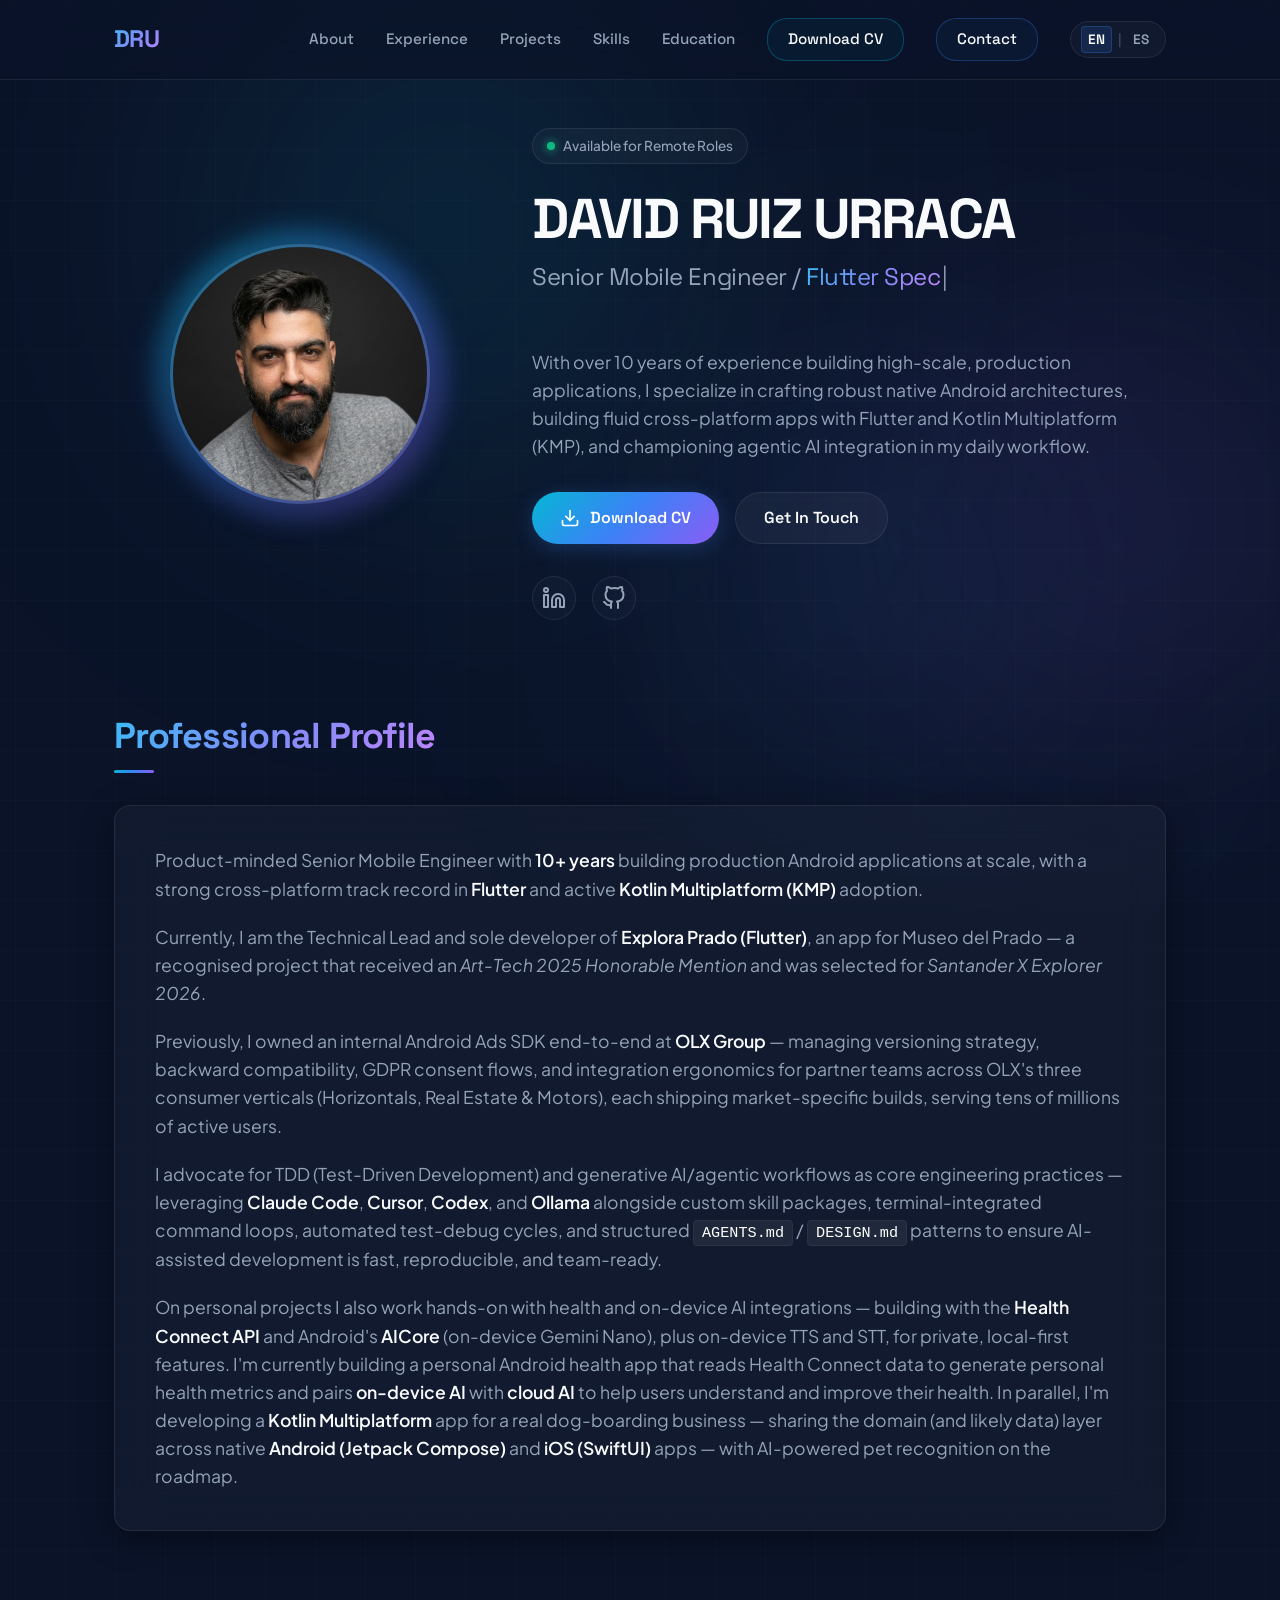
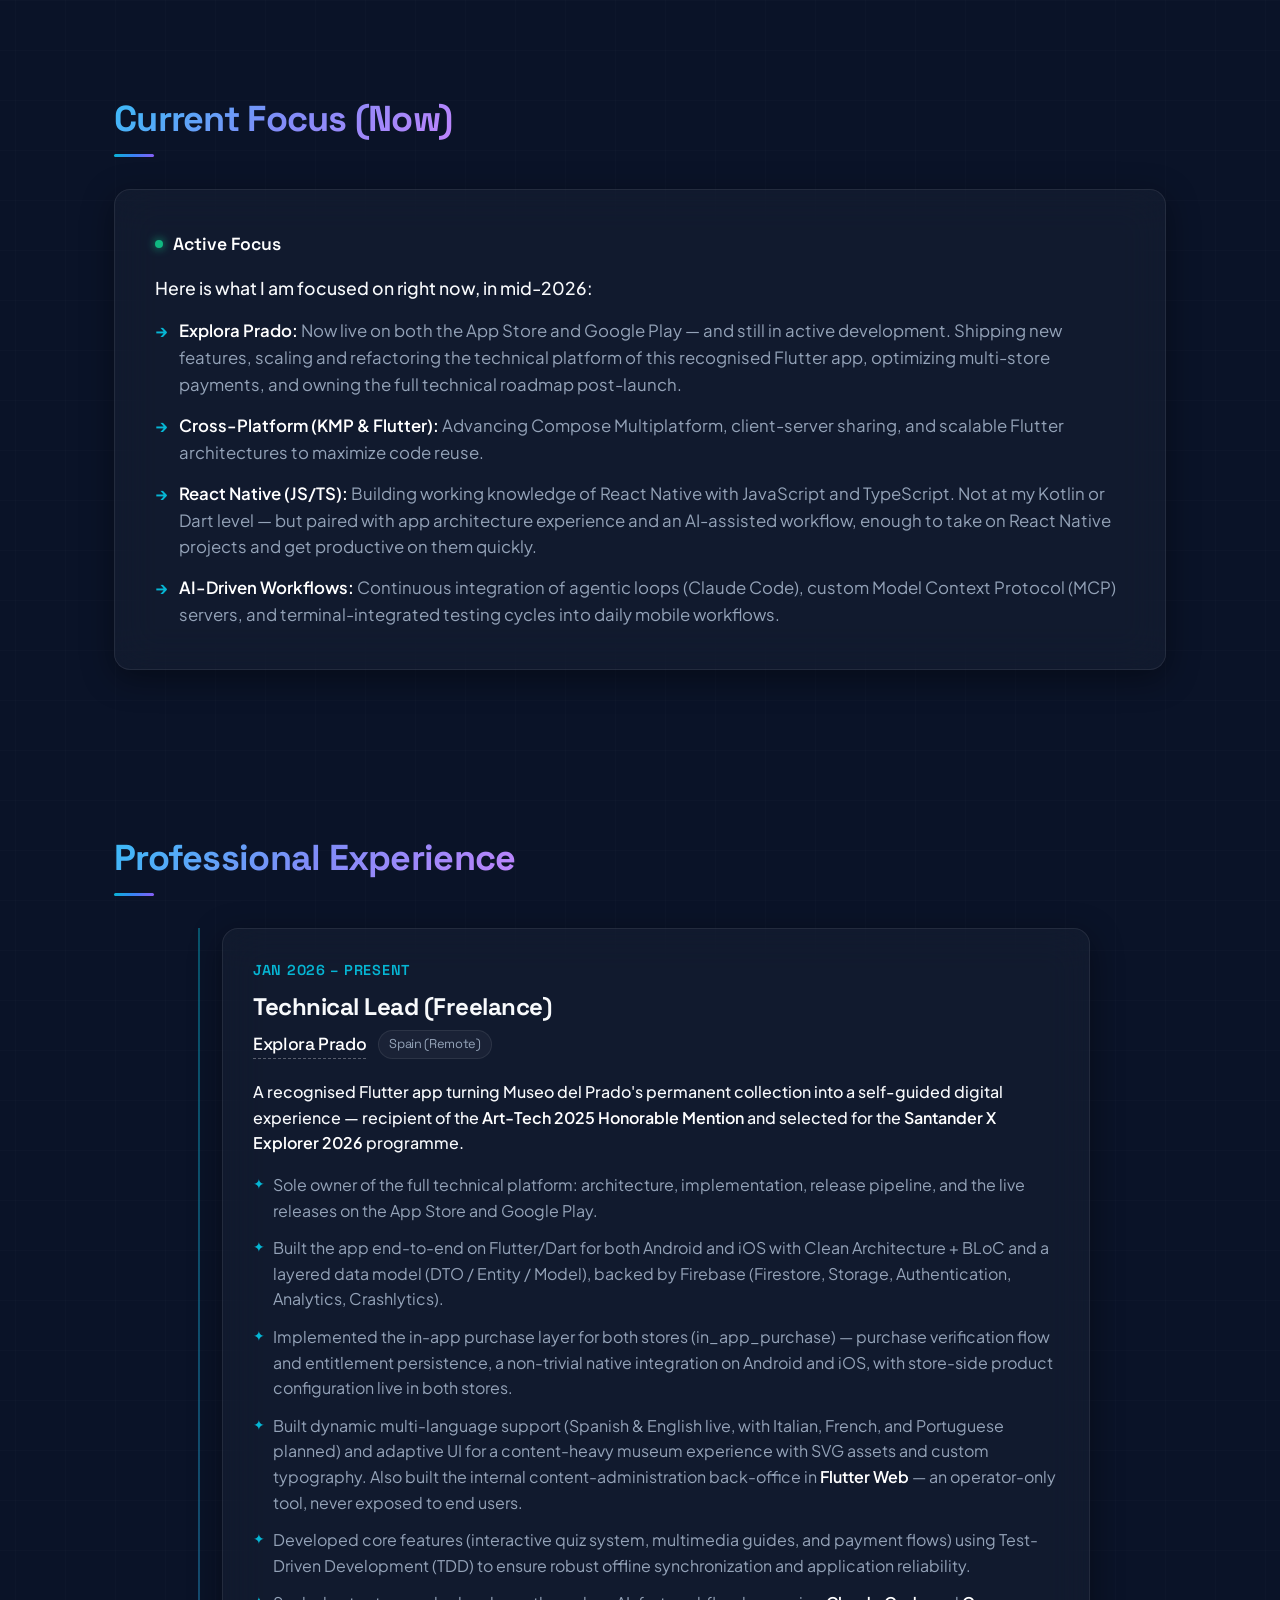
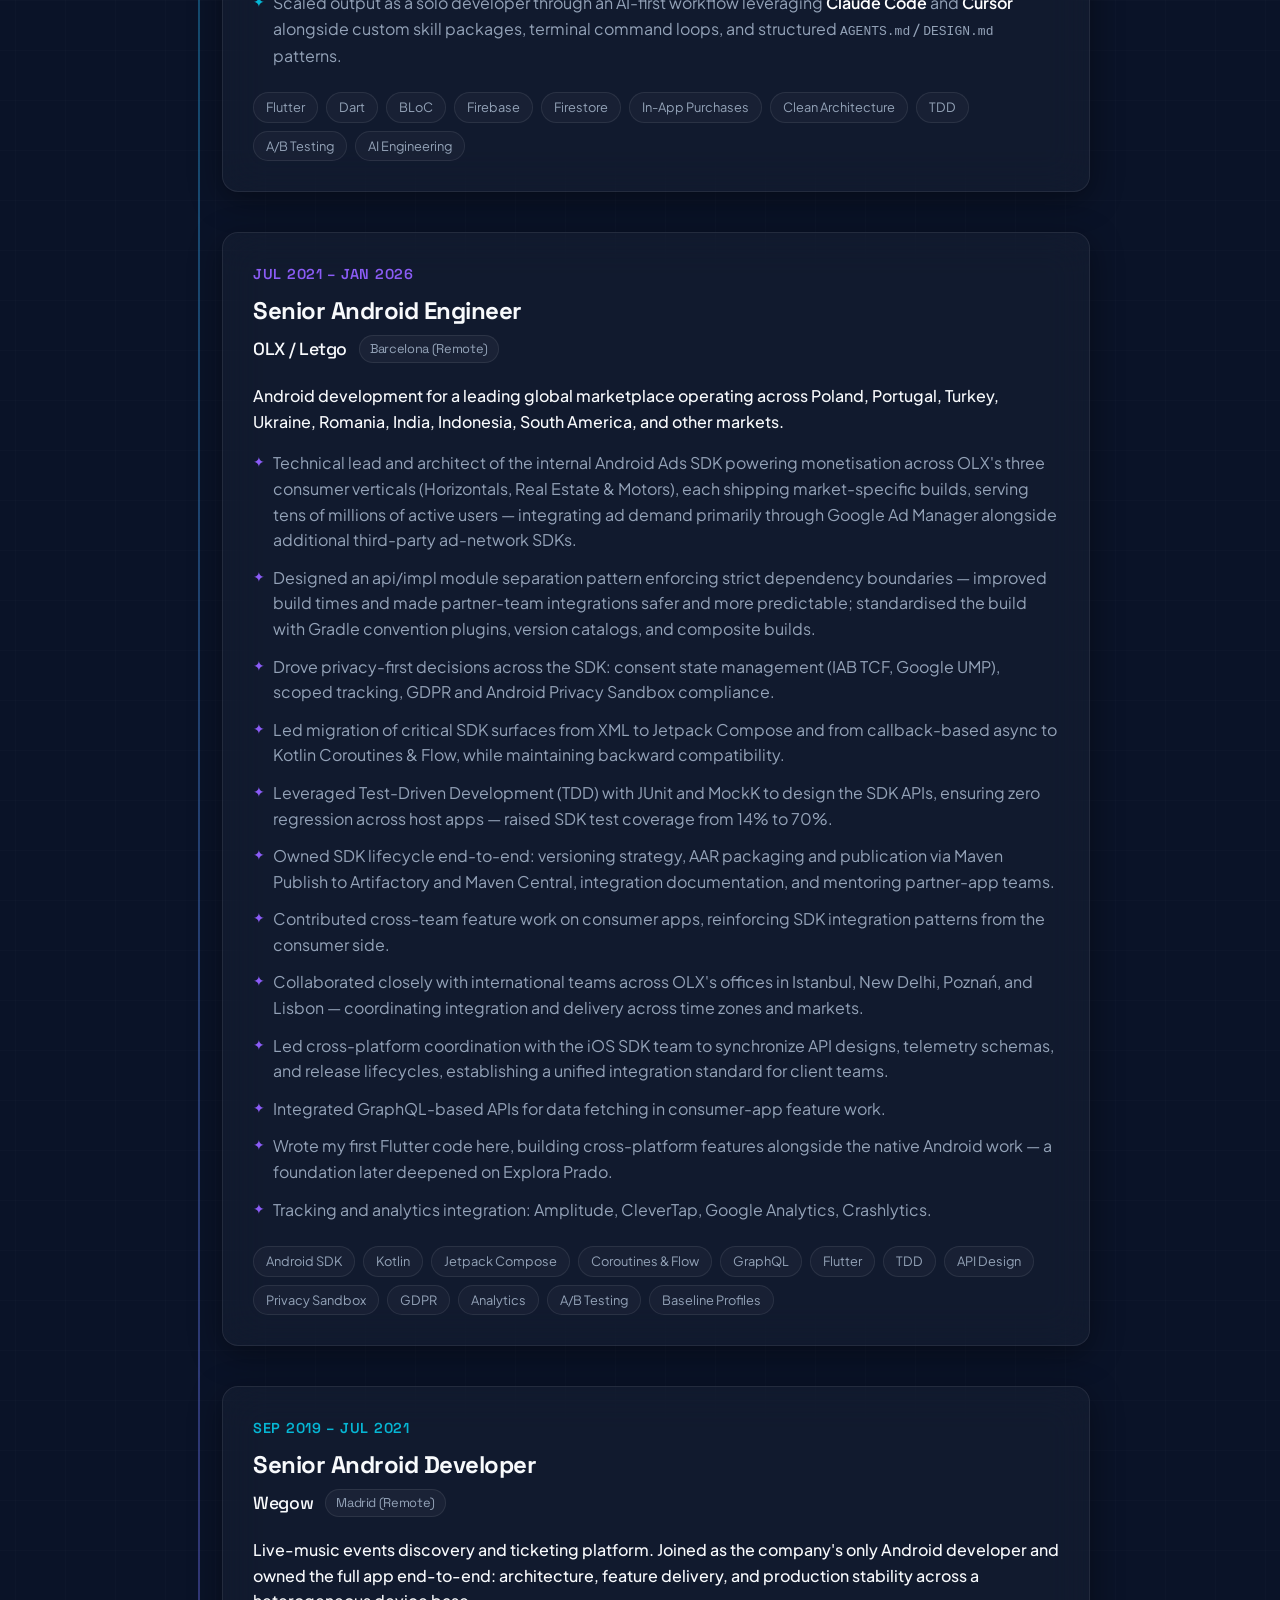
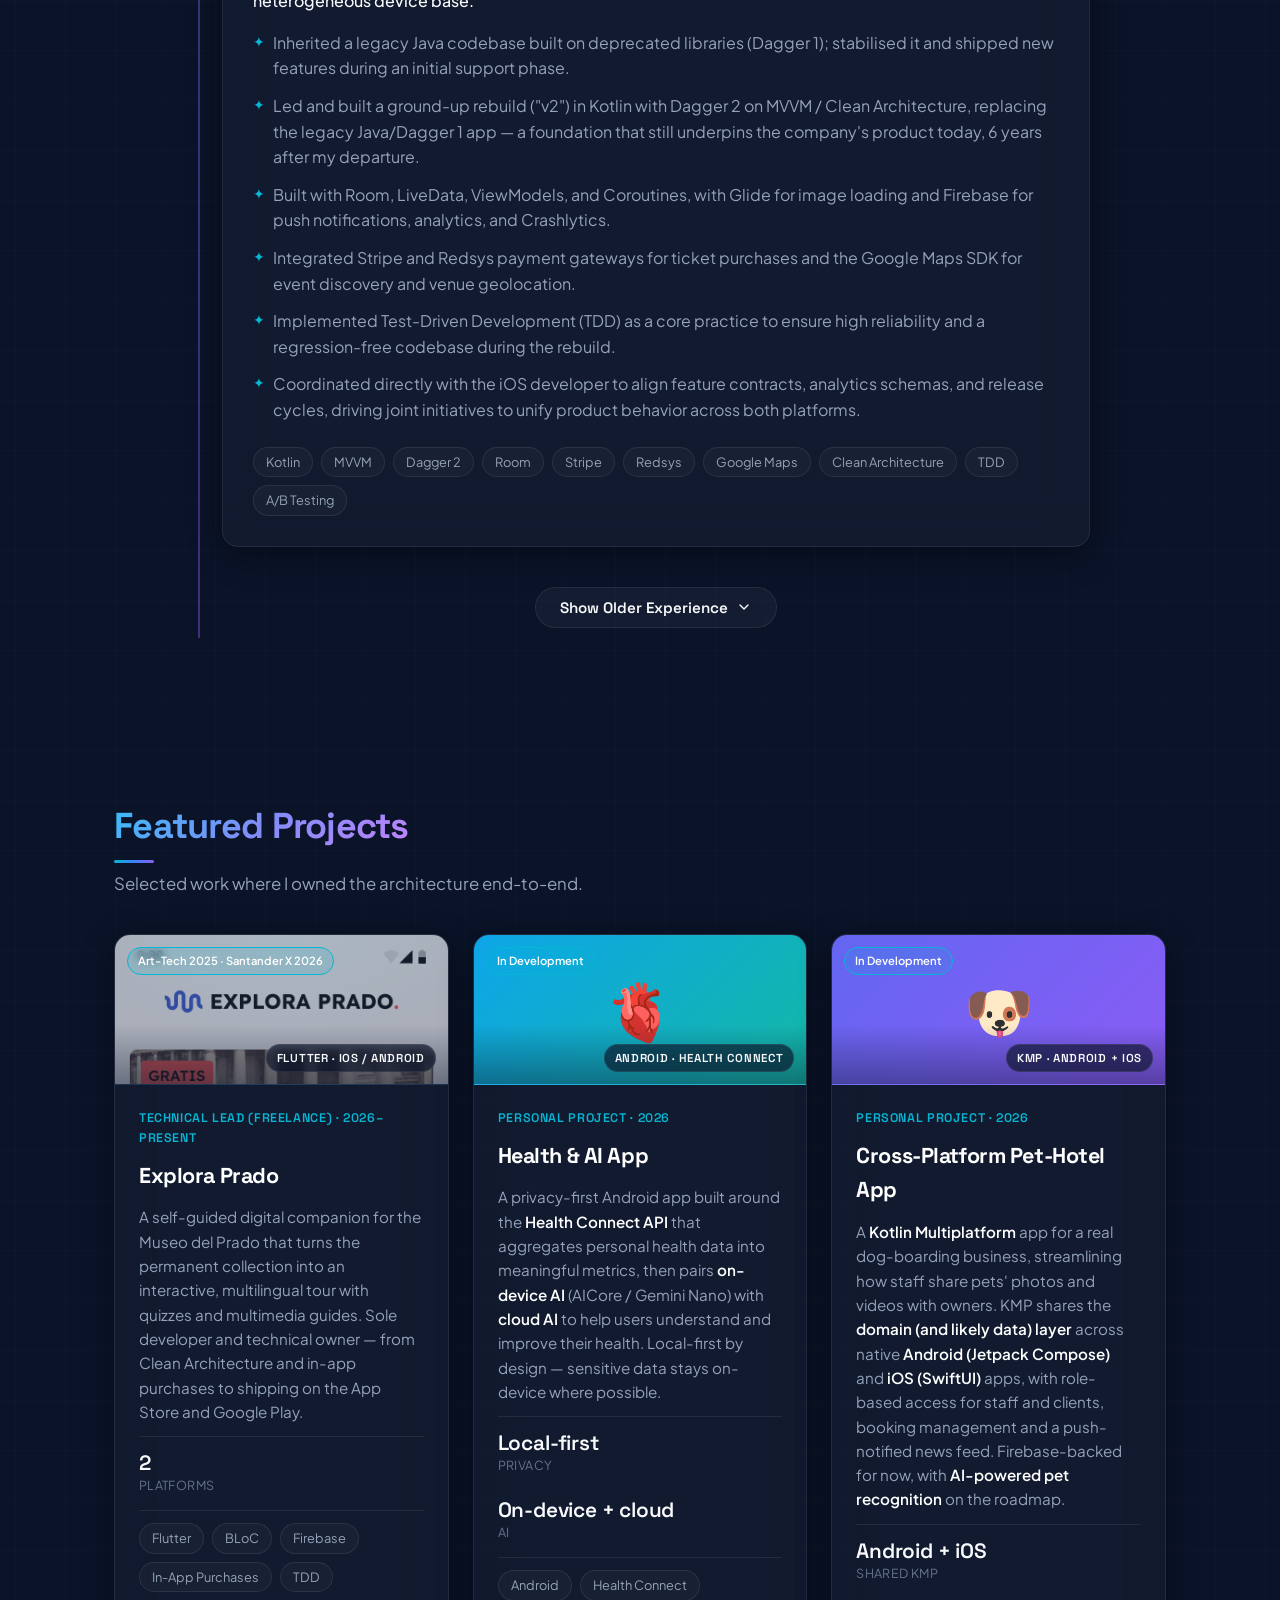
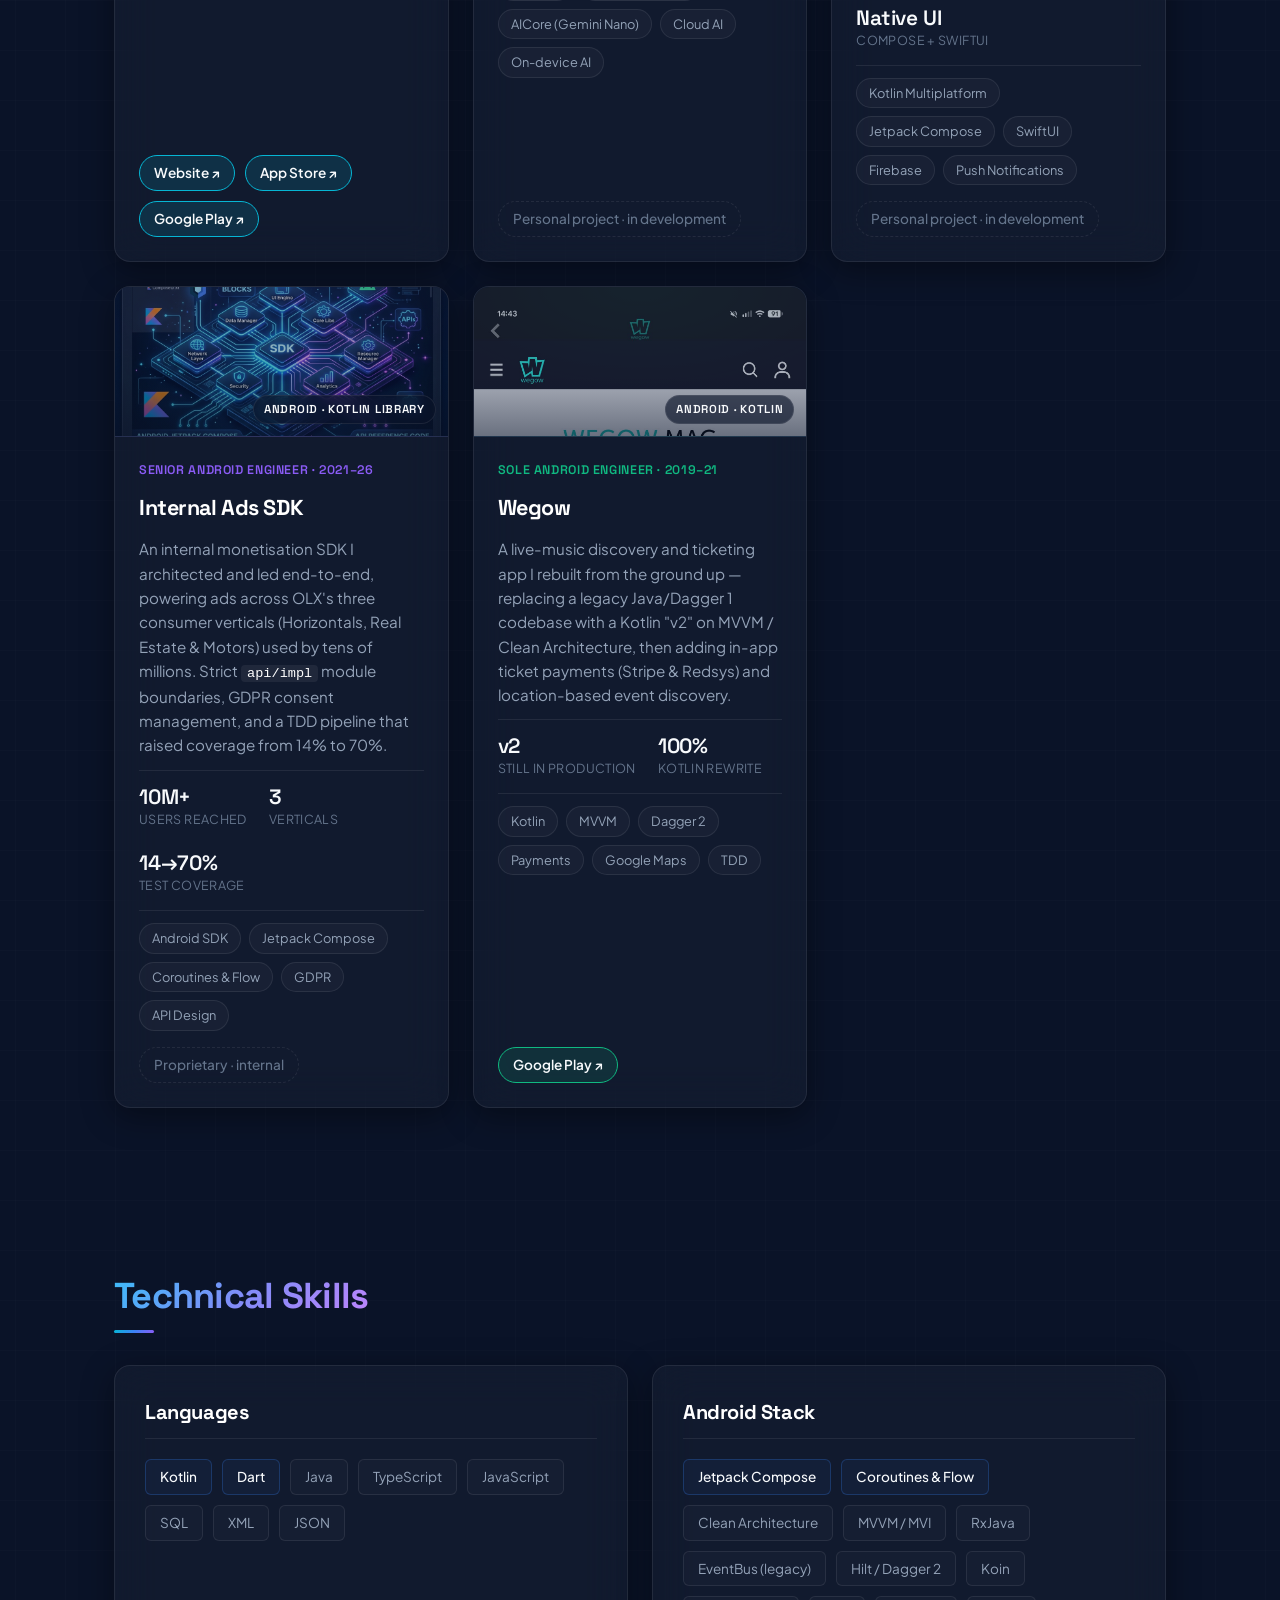
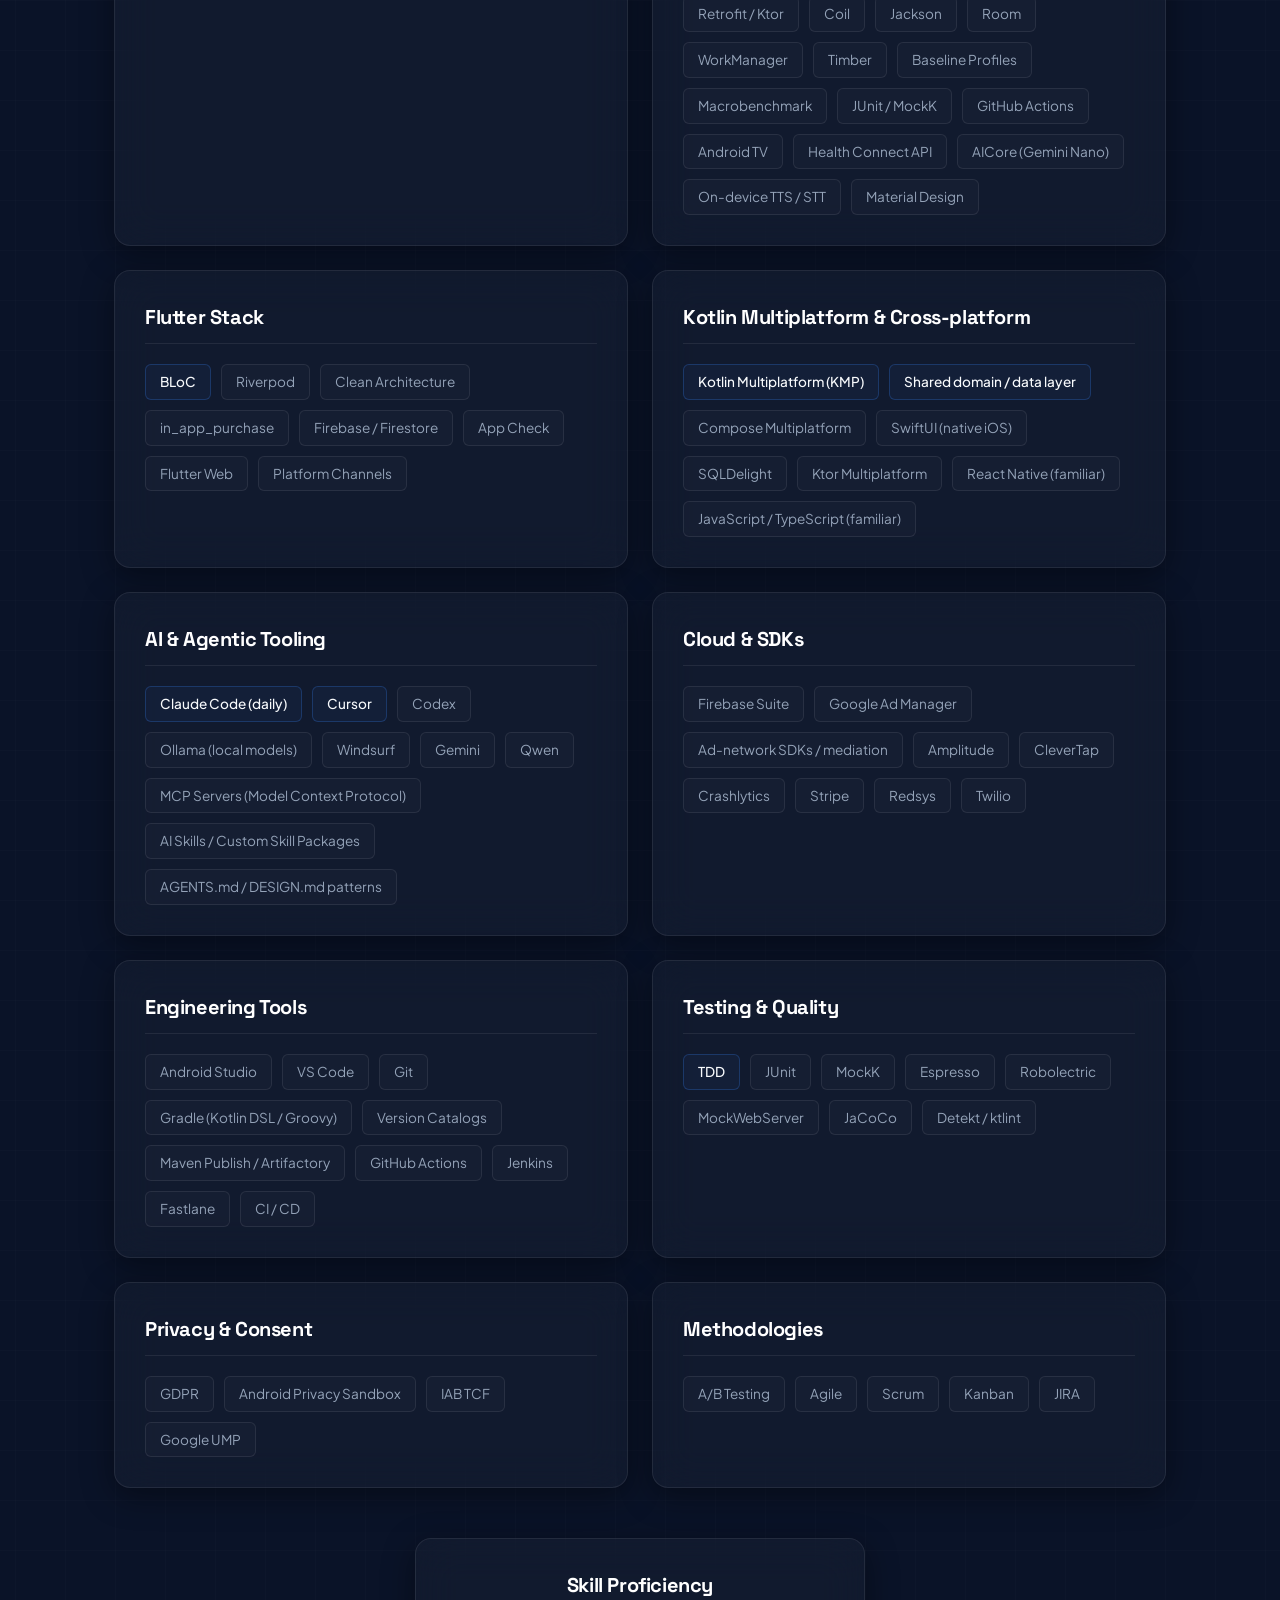
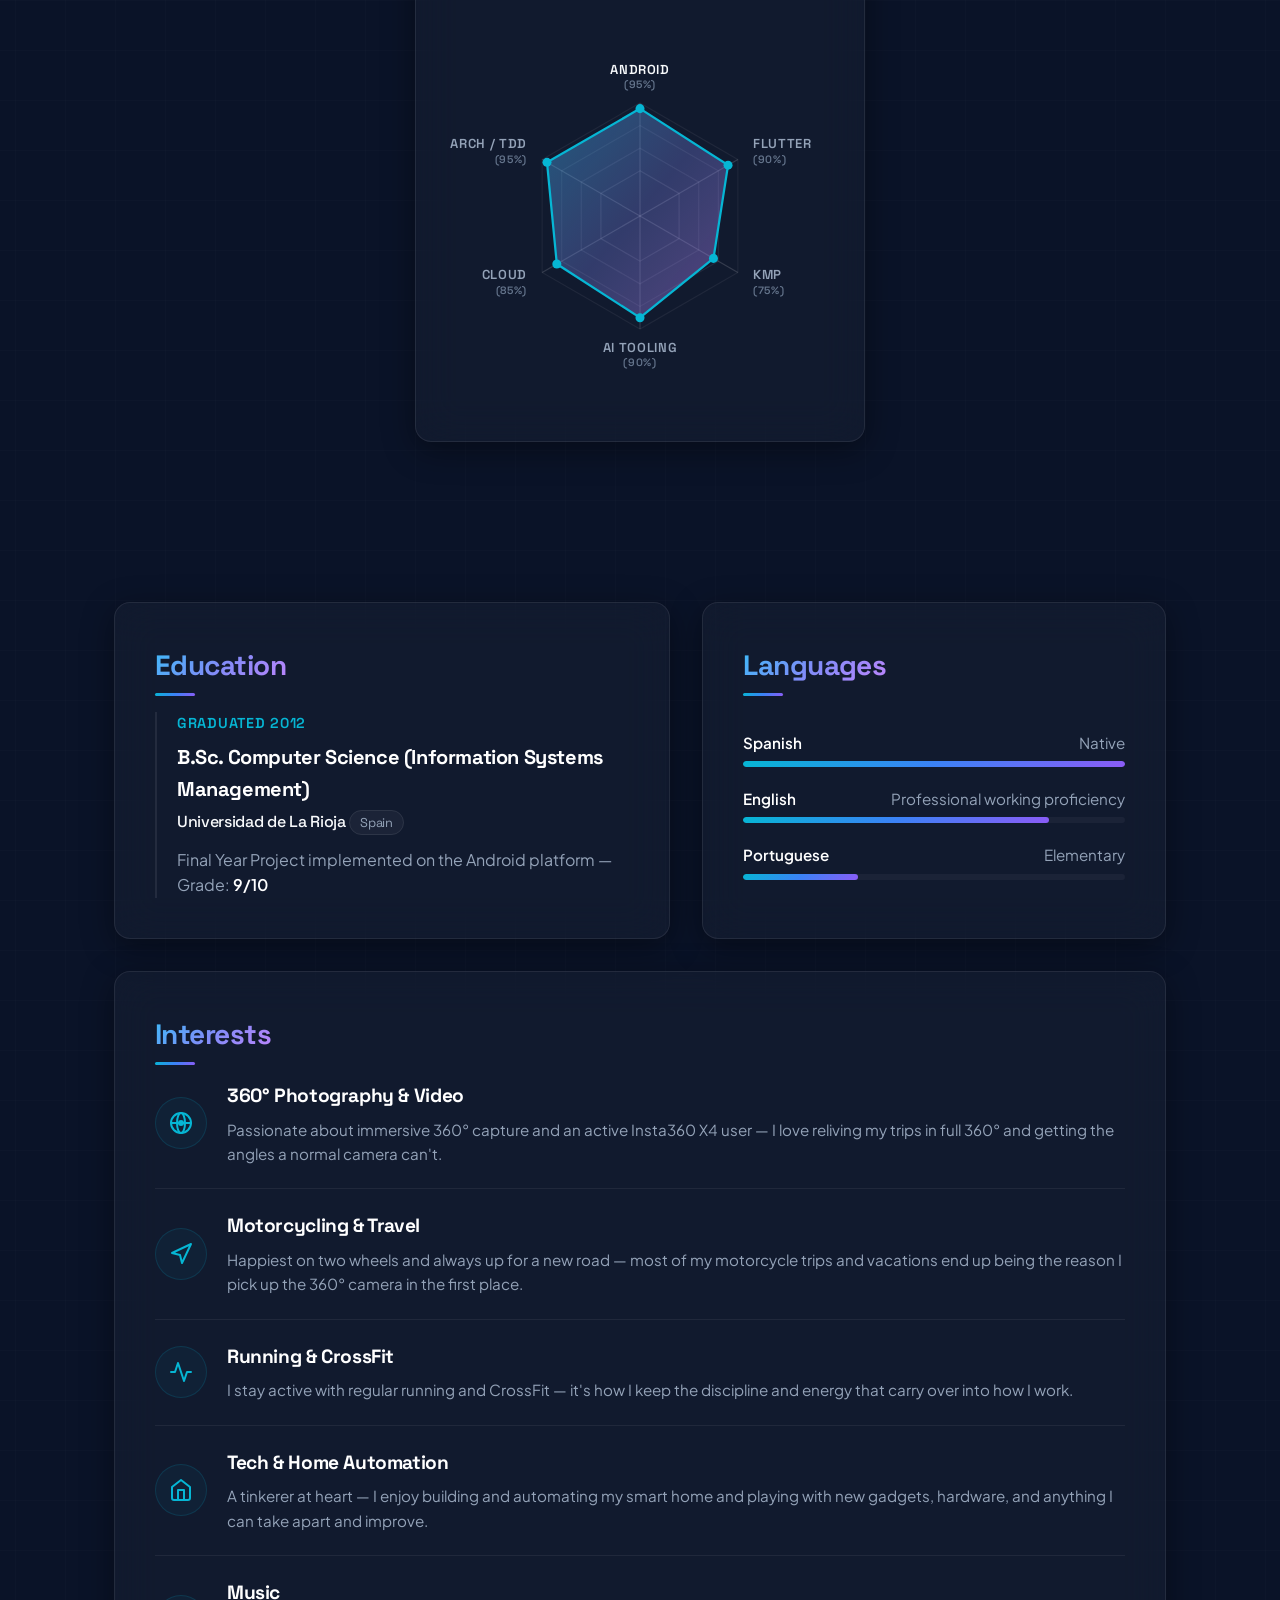
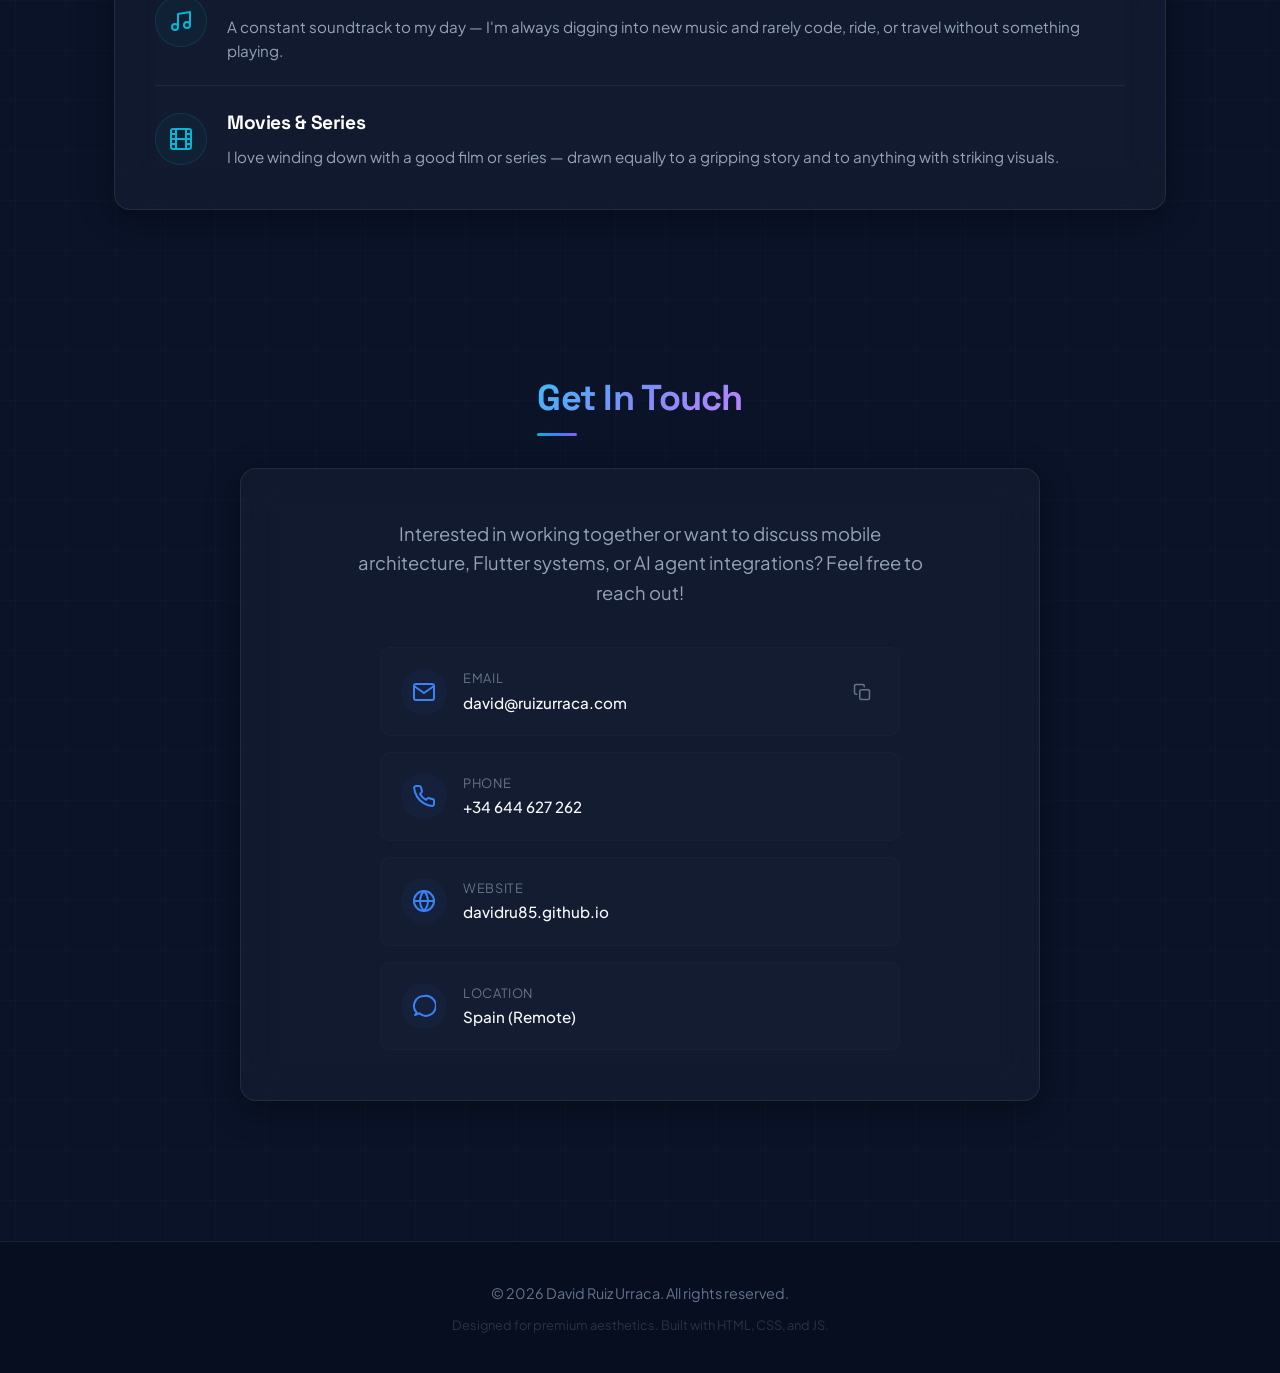
==== index.html @ b8439113 "docs(cv): mark Explora Prado Technical Lead role as freelance Add "(Freelance)" to the Explora Prado" ====
<!DOCTYPE html>
<html lang="en">
<head>
  <meta charset="UTF-8"/>
  <meta name="viewport" content="width=device-width, initial-scale=1.0"/>
  <meta name="theme-color" content="#0A1328"/>
  <meta name="color-scheme" content="dark"/>
  
  <!-- SEO Meta Tags -->
  <title>David Ruiz Urraca | Senior Mobile Engineer &amp; AI Product Builder (Android, Flutter, KMP)</title>
  <meta name="description" content="Professional portfolio and CV of David Ruiz Urraca, Senior Mobile Engineer specializing in Android, Flutter, Kotlin Multiplatform (KMP), and AI-driven development."/>
  <meta name="keywords" content="David Ruiz Urraca, Senior Mobile Engineer, Android Developer, Flutter Developer, Kotlin Multiplatform, KMP, Jetpack Compose, Mobile Architect"/>
  <meta name="author" content="David Ruiz Urraca"/>
  
  <!-- Open Graph / Facebook -->
  <meta property="og:type" content="website"/>
  <meta property="og:url" content="https://davidru85.github.io/"/>
  <meta property="og:title" content="David Ruiz Urraca | Senior Mobile Engineer"/>
  <meta property="og:description" content="10+ years of building production Android and cross-platform applications at scale. Check out my portfolio and professional history."/>
  <meta property="og:image" content="https://davidru85.github.io/assets/og/og_image.png"/>

  <!-- Twitter -->
  <meta property="twitter:card" content="summary_large_image"/>
  <meta property="twitter:url" content="https://davidru85.github.io/"/>
  <meta property="twitter:title" content="David Ruiz Urraca | Senior Mobile Engineer"/>
  <meta property="twitter:description" content="10+ years of building production Android and cross-platform applications at scale."/>
  <meta property="twitter:image" content="https://davidru85.github.io/assets/og/og_image.png"/>

  <!-- Canonical + Favicon -->
  <link rel="canonical" href="https://davidru85.github.io/"/>
  <link rel="icon" href="data:image/svg+xml,%3Csvg xmlns='http://www.w3.org/2000/svg' viewBox='0 0 100 100'%3E%3Cdefs%3E%3ClinearGradient id='g' x1='0' y1='0' x2='1' y2='1'%3E%3Cstop offset='0' stop-color='%2338BDF8'/%3E%3Cstop offset='0.5' stop-color='%23818CF8'/%3E%3Cstop offset='1' stop-color='%23C084FC'/%3E%3C/linearGradient%3E%3C/defs%3E%3Crect width='100' height='100' rx='22' fill='%230A1328'/%3E%3Ctext x='50' y='68' font-family='Space Grotesk, Arial, sans-serif' font-size='44' font-weight='700' text-anchor='middle' fill='url(%23g)'%3EDRU%3C/text%3E%3C/svg%3E"/>

  <!-- Fonts -->
  <link rel="preconnect" href="https://fonts.googleapis.com"/>
  <link rel="preconnect" href="https://fonts.gstatic.com" crossorigin/>
  <link href="https://fonts.googleapis.com/css2?family=Space+Grotesk:wght@300..700&amp;family=Plus+Jakarta+Sans:wght@300..700&amp;display=swap" rel="stylesheet"/>
  
  <!-- Main Stylesheet -->
  <link rel="stylesheet" href="style.css"/>

  <!-- Structured Data (Person) -->
  <script type="application/ld+json">
  {
    "@context": "https://schema.org",
    "@type": "Person",
    "name": "David Ruiz Urraca",
    "givenName": "David",
    "familyName": "Ruiz Urraca",
    "url": "https://davidru85.github.io/",
    "image": "https://davidru85.github.io/profile.png",
    "jobTitle": "Senior Mobile Engineer",
    "description": "Senior Mobile Engineer with 10+ years building production Android applications, with a strong cross-platform track record in Flutter and active Kotlin Multiplatform adoption.",
    "email": "mailto:david@ruizurraca.com",
    "telephone": "+34 644 627 262",
    "address": {
      "@type": "PostalAddress",
      "addressCountry": "ES"
    },
    "knowsLanguage": ["es", "en", "pt"],
    "knowsAbout": [
      "Android", "Kotlin", "Jetpack Compose", "Flutter", "Dart",
      "Kotlin Multiplatform", "Compose Multiplatform", "SwiftUI", "iOS", "Ktor Multiplatform", "SQLDelight", "React Native", "JavaScript", "TypeScript",
      "BLoC", "Riverpod", "Clean Architecture", "MVVM", "MVI", "Coroutines", "Flow",
      "Jetpack Hilt", "Dagger 2", "Retrofit", "Ktor", "GraphQL", "Room", "WorkManager",
      "Android TV", "Health Connect API", "AICore", "Gemini Nano", "On-device AI", "Cloud AI", "On-device TTS", "On-device STT", "Material Design",
      "Baseline Profiles", "Macrobenchmark", "App Startup Optimization",
      "Test-Driven Development", "API Design", "Privacy Sandbox", "GDPR",
      "Firebase", "Firestore", "App Check", "In-App Purchases", "Flutter Web",
      "Claude Code", "Cursor", "Ollama", "Model Context Protocol",
      "GitHub Actions", "Gradle", "CI/CD"
    ],
    "alumniOf": {
      "@type": "CollegeOrUniversity",
      "name": "Universidad de La Rioja",
      "address": {
        "@type": "PostalAddress",
        "addressCountry": "ES"
      }
    },
    "hasOccupation": {
      "@type": "Occupation",
      "name": "Technical Lead",
      "occupationLocation": {
        "@type": "Country",
        "name": "Spain"
      },
      "skills": [
        "Flutter", "Dart", "BLoC", "Clean Architecture", "Firebase", "Firestore",
        "In-App Purchases", "TDD", "A/B Testing", "AI Engineering"
      ]
    },
    "sameAs": [
      "https://linkedin.com/in/davidru85",
      "https://github.com/davidru85",
      "https://exploraprado.com"
    ]
  }
  </script>
</head>
<body>
  <a href="#main-content" class="skip-link">Skip to content</a>
  
  <!-- Background Animated Gradient Orbs -->
  <div class="bg-orb-container" aria-hidden="true">
    <div class="bg-orb orb-1"></div>
    <div class="bg-orb orb-2"></div>
    <div class="bg-orb orb-3"></div>
  </div>

  <!-- Header Section -->
  <header id="main-header" class="glass-header">
    <div class="header-container">
      <a href="#hero" class="logo" id="header-logo">
        <span class="gradient-text">DRU</span>
      </a>
      <nav id="nav-menu" class="nav-links">
        <a href="#about" class="nav-item">About</a>
        <a href="#experience" class="nav-item">Experience</a>
        <a href="#projects" class="nav-item">Projects</a>
        <a href="#skills" class="nav-item">Skills</a>
        <a href="#education" class="nav-item">Education</a>
        <a href="CV David Ruiz Urraca.pdf" download class="nav-item btn-contact btn-cv">Download CV</a>
        <a href="#contact" class="nav-item btn-contact">Contact</a>
        
        <!-- Language Switcher -->
        <div class="lang-switch-container">
          <a href="index.html" class="lang-switch-btn active" aria-label="Switch to English">EN</a>
          <span class="lang-switch-divider">|</span>
          <a href="es.html" class="lang-switch-btn" aria-label="Cambiar a Español">ES</a>
        </div>
      </nav>
      <button type="button" class="mobile-menu-toggle" id="menu-toggle" aria-label="Toggle Navigation Menu">
        <span class="menu-bar"></span>
        <span class="menu-bar"></span>
        <span class="menu-bar"></span>
      </button>
    </div>
  </header>

  <main class="main-content" id="main-content">
    
    <!-- Hero Section -->
    <section id="hero" class="hero-section">
      <div class="hero-container">
        <div class="hero-avatar-wrapper">
          <div class="avatar-glow"></div>
          <img src="profile.png" alt="David Ruiz Urraca profile picture" class="hero-avatar" id="avatar-img"/>
        </div>
        <div class="hero-text">
          <div class="status-badge">
            <span class="status-dot"></span>
            <span>Available for Remote Roles</span>
          </div>
          <h1 id="hero-title">DAVID RUIZ URRACA</h1>
          <h2 class="hero-subtitle">
            Senior Mobile Engineer / <span id="typing-text" class="gradient-text">Android Developer</span><span class="cursor">|</span>
          </h2>
          <p class="hero-lead">
            With over 10 years of experience building high-scale, production applications, I specialize in crafting robust native Android architectures, building fluid cross-platform apps with Flutter and Kotlin Multiplatform (KMP), and championing agentic AI integration in my daily workflow.
          </p>
          <div class="hero-actions">
            <a href="CV David Ruiz Urraca.pdf" download class="btn btn-primary" id="btn-download-pdf">
              <svg width="20" height="20" viewBox="0 0 24 24" fill="none" stroke="currentColor" stroke-width="2" stroke-linecap="round" stroke-linejoin="round" aria-hidden="true">
                <path d="M21 15v4a2 2 0 0 1-2 2H5a2 2 0 0 1-2-2v-4"></path>
                <polyline points="7 10 12 15 17 10"></polyline>
                <line x1="12" y1="15" x2="12" y2="3"></line>
              </svg>
              <span>Download CV</span>
            </a>
            <a href="#contact" class="btn btn-secondary" id="btn-hero-contact">Get In Touch</a>
          </div>
          <div class="social-links">
            <a href="https://linkedin.com/in/davidru85" target="_blank" rel="noopener noreferrer" aria-label="LinkedIn Profile">
              <svg width="24" height="24" viewBox="0 0 24 24" fill="none" stroke="currentColor" stroke-width="2" stroke-linecap="round" stroke-linejoin="round">
                <path d="M16 8a6 6 0 0 1 6 6v7h-4v-7a2 2 0 0 0-2-2 2 2 0 0 0-2 2v7h-4v-7a6 6 0 0 1 6-6z"></path>
                <rect x="2" y="9" width="4" height="12"></rect>
                <circle cx="4" cy="4" r="2"></circle>
              </svg>
            </a>
            <a href="https://github.com/davidru85" target="_blank" rel="noopener noreferrer" aria-label="GitHub Profile">
              <svg width="24" height="24" viewBox="0 0 24 24" fill="none" stroke="currentColor" stroke-width="2" stroke-linecap="round" stroke-linejoin="round">
                <path d="M9 19c-5 1.5-5-2.5-7-3m14 6v-3.87a3.37 3.37 0 0 0-.94-2.61c3.14-.35 6.44-1.54 6.44-7A5.44 5.44 0 0 0 20 4.77 5.07 5.07 0 0 0 19.91 1S18.73.65 16 2.48a13.38 13.38 0 0 0-7 0C6.27.65 5.09 1 5.09 1A5.07 5.07 0 0 0 5 4.77a5.44 5.44 0 0 0-1.5 3.78c0 5.42 3.3 6.61 6.44 7A3.37 3.37 0 0 0 9 18.13V22"></path>
              </svg>
            </a>
          </div>
        </div>
      </div>
    </section>

    <!-- About Section -->
    <section id="about" class="section-container scroll-offset">
      <h2 class="section-title"><span class="gradient-text">Professional Profile</span></h2>
      <div class="glass-card spotlight-card" id="about-card">
        <div class="profile-highlight">
          <p>
            Product-minded Senior Mobile Engineer with <strong>10+ years</strong> building production Android applications at scale, with a strong cross-platform track record in <strong>Flutter</strong> and active <strong>Kotlin Multiplatform (KMP)</strong> adoption.
          </p>
          <p>
            Currently, I am the Technical Lead and sole developer of <strong>Explora Prado (Flutter)</strong>, an app for Museo del Prado — a recognised project that received an <em>Art-Tech 2025 Honorable Mention</em> and was selected for <em>Santander X Explorer 2026</em>.
          </p>
          <p>
            Previously, I owned an internal Android Ads SDK end-to-end at <strong>OLX Group</strong> — managing versioning strategy, backward compatibility, GDPR consent flows, and integration ergonomics for partner teams across OLX's three consumer verticals (Horizontals, Real Estate &amp; Motors), each shipping market-specific builds, serving tens of millions of active users.
          </p>
          <p>
            I advocate for TDD (Test-Driven Development) and generative AI/agentic workflows as core engineering practices — leveraging <strong>Claude Code</strong>, <strong>Cursor</strong>, <strong>Codex</strong>, and <strong>Ollama</strong> alongside custom skill packages, terminal-integrated command loops, automated test-debug cycles, and structured <code>AGENTS.md</code> / <code>DESIGN.md</code> patterns to ensure AI-assisted development is fast, reproducible, and team-ready.
          </p>
          <p>
            On personal projects I also work hands-on with health and on-device AI integrations — building with the <strong>Health Connect API</strong> and Android's <strong>AICore</strong> (on-device Gemini Nano), plus on-device TTS and STT, for private, local-first features. I'm currently building a personal Android health app that reads Health Connect data to generate personal health metrics and pairs <strong>on-device AI</strong> with <strong>cloud AI</strong> to help users understand and improve their health. In parallel, I'm developing a <strong>Kotlin Multiplatform</strong> app for a real dog-boarding business — sharing the domain (and likely data) layer across native <strong>Android (Jetpack Compose)</strong> and <strong>iOS (SwiftUI)</strong> apps — with AI-powered pet recognition on the roadmap.
          </p>
        </div>
      </div>
    </section>

    <!-- Now Section -->
    <section id="now" class="section-container scroll-offset">
      <h2 class="section-title"><span class="gradient-text">Current Focus (Now)</span></h2>
      <div class="glass-card spotlight-card now-card">
        <div class="now-grid">
          <div class="now-status">
            <span class="status-dot"></span>
            <strong>Active Focus</strong>
          </div>
          <p class="now-lead">Here is what I am focused on right now, in mid-2026:</p>
          <ul class="now-list">
            <li>
              <strong>Explora Prado:</strong> Now live on both the App Store and Google Play — and still in active development. Shipping new features, scaling and refactoring the technical platform of this recognised Flutter app, optimizing multi-store payments, and owning the full technical roadmap post-launch.
            </li>
            <li>
              <strong>Cross-Platform (KMP &amp; Flutter):</strong> Advancing Compose Multiplatform, client-server sharing, and scalable Flutter architectures to maximize code reuse.
            </li>
            <li>
              <strong>React Native (JS/TS):</strong> Building working knowledge of React Native with JavaScript and TypeScript. Not at my Kotlin or Dart level — but paired with app architecture experience and an AI-assisted workflow, enough to take on React Native projects and get productive on them quickly.
            </li>
            <li>
              <strong>AI-Driven Workflows:</strong> Continuous integration of agentic loops (Claude Code), custom Model Context Protocol (MCP) servers, and terminal-integrated testing cycles into daily mobile workflows.
            </li>
          </ul>
        </div>
      </div>
    </section>

    <!-- Experience Section -->
    <section id="experience" class="section-container scroll-offset">
      <h2 class="section-title"><span class="gradient-text">Professional Experience</span></h2>
      
      <div class="timeline">
        
        <!-- Experience 1: Explora Prado -->
        <article class="timeline-item glass-card spotlight-card">
          <div class="timeline-header">
            <span class="timeline-duration">Jan 2026 – Present</span>
            <h3 class="role-title">Technical Lead (Freelance)</h3>
            <h4 class="company-name">
              <a href="https://exploraprado.com" target="_blank" rel="noopener noreferrer">Explora Prado</a>
              <span class="location-badge">Spain (Remote)</span>
            </h4>
          </div>
          <div class="timeline-body">
            <p class="role-desc">
              A recognised Flutter app turning Museo del Prado's permanent collection into a self-guided digital experience — recipient of the <strong>Art-Tech 2025 Honorable Mention</strong> and selected for the <strong>Santander X Explorer 2026</strong> programme.
            </p>
            <ul class="role-bullets">
              <li>Sole owner of the full technical platform: architecture, implementation, release pipeline, and the live releases on the <a href="https://apps.apple.com/app/id6758626429" target="_blank" rel="noopener noreferrer">App Store</a> and <a href="https://play.google.com/store/apps/details?id=com.explora.prado" target="_blank" rel="noopener noreferrer">Google Play</a>.</li>
              <li>Built the app end-to-end on Flutter/Dart for both Android and iOS with Clean Architecture + BLoC and a layered data model (DTO / Entity / Model), backed by Firebase (Firestore, Storage, Authentication, Analytics, Crashlytics).</li>
              <li>Implemented the in-app purchase layer for both stores (in_app_purchase) — purchase verification flow and entitlement persistence, a non-trivial native integration on Android and iOS, with store-side product configuration live in both stores.</li>
              <li>Built dynamic multi-language support (Spanish &amp; English live, with Italian, French, and Portuguese planned) and adaptive UI for a content-heavy museum experience with SVG assets and custom typography. Also built the internal content-administration back-office in <strong>Flutter Web</strong> — an operator-only tool, never exposed to end users.</li>
              <li>Developed core features (interactive quiz system, multimedia guides, and payment flows) using Test-Driven Development (TDD) to ensure robust offline synchronization and application reliability.</li>
              <li>Scaled output as a solo developer through an AI-first workflow leveraging <strong>Claude Code</strong> and <strong>Cursor</strong> alongside custom skill packages, terminal command loops, and structured <code>AGENTS.md</code> / <code>DESIGN.md</code> patterns.</li>
            </ul>
            <div class="tech-tags">
              <span>Flutter</span>
              <span>Dart</span>
              <span>BLoC</span>
              <span>Firebase</span>
              <span>Firestore</span>
              <span>In-App Purchases</span>
              <span>Clean Architecture</span>
              <span>TDD</span>
              <span>A/B Testing</span>
              <span>AI Engineering</span>
            </div>
          </div>
        </article>

        <!-- Experience 2: OLX / Letgo -->
        <article class="timeline-item glass-card spotlight-card">
          <div class="timeline-header">
            <span class="timeline-duration">Jul 2021 – Jan 2026</span>
            <h3 class="role-title">Senior Android Engineer</h3>
            <h4 class="company-name">OLX / Letgo <span class="location-badge">Barcelona (Remote)</span></h4>
          </div>
          <div class="timeline-body">
            <p class="role-desc">
              Android development for a leading global marketplace operating across Poland, Portugal, Turkey, Ukraine, Romania, India, Indonesia, South America, and other markets.
            </p>
            <ul class="role-bullets">
              <li>Technical lead and architect of the internal Android Ads SDK powering monetisation across OLX's three consumer verticals (Horizontals, Real Estate &amp; Motors), each shipping market-specific builds, serving tens of millions of active users — integrating ad demand primarily through Google Ad Manager alongside additional third-party ad-network SDKs.</li>
              <li>Designed an api/impl module separation pattern enforcing strict dependency boundaries — improved build times and made partner-team integrations safer and more predictable; standardised the build with Gradle convention plugins, version catalogs, and composite builds.</li>
              <li>Drove privacy-first decisions across the SDK: consent state management (IAB TCF, Google UMP), scoped tracking, GDPR and Android Privacy Sandbox compliance.</li>
              <li>Led migration of critical SDK surfaces from XML to Jetpack Compose and from callback-based async to Kotlin Coroutines &amp; Flow, while maintaining backward compatibility.</li>
              <li>Leveraged Test-Driven Development (TDD) with JUnit and MockK to design the SDK APIs, ensuring zero regression across host apps — raised SDK test coverage from 14% to 70%.</li>
              <li>Owned SDK lifecycle end-to-end: versioning strategy, AAR packaging and publication via Maven Publish to Artifactory and Maven Central, integration documentation, and mentoring partner-app teams.</li>
              <li>Contributed cross-team feature work on consumer apps, reinforcing SDK integration patterns from the consumer side.</li>
              <li>Collaborated closely with international teams across OLX's offices in Istanbul, New Delhi, Poznań, and Lisbon — coordinating integration and delivery across time zones and markets.</li>
              <li>Led cross-platform coordination with the iOS SDK team to synchronize API designs, telemetry schemas, and release lifecycles, establishing a unified integration standard for client teams.</li>
              <li>Integrated GraphQL-based APIs for data fetching in consumer-app feature work.</li>
              <li>Wrote my first Flutter code here, building cross-platform features alongside the native Android work — a foundation later deepened on Explora Prado.</li>
              <li>Tracking and analytics integration: Amplitude, CleverTap, Google Analytics, Crashlytics.</li>
            </ul>
            <div class="tech-tags">
              <span>Android SDK</span>
              <span>Kotlin</span>
              <span>Jetpack Compose</span>
              <span>Coroutines &amp; Flow</span>
              <span>GraphQL</span>
              <span>Flutter</span>
              <span>TDD</span>
              <span>API Design</span>
              <span>Privacy Sandbox</span>
              <span>GDPR</span>
              <span>Analytics</span>
              <span>A/B Testing</span>
              <span>Baseline Profiles</span>
            </div>
          </div>
        </article>

        <!-- Experience 3: Wegow -->
        <article class="timeline-item glass-card spotlight-card">
          <div class="timeline-header">
            <span class="timeline-duration">Sep 2019 – Jul 2021</span>
            <h3 class="role-title">Senior Android Developer</h3>
            <h4 class="company-name">Wegow <span class="location-badge">Madrid (Remote)</span></h4>
          </div>
          <div class="timeline-body">
            <p class="role-desc">
              Live-music events discovery and ticketing platform. Joined as the company's only Android developer and owned the full app end-to-end: architecture, feature delivery, and production stability across a heterogeneous device base.
            </p>
            <ul class="role-bullets">
              <li>Inherited a legacy Java codebase built on deprecated libraries (Dagger 1); stabilised it and shipped new features during an initial support phase.</li>
              <li>Led and built a ground-up rebuild ("v2") in Kotlin with Dagger 2 on MVVM / Clean Architecture, replacing the legacy Java/Dagger 1 app — a foundation that still underpins the company's product today, 6 years after my departure.</li>
              <li>Built with Room, LiveData, ViewModels, and Coroutines, with Glide for image loading and Firebase for push notifications, analytics, and Crashlytics.</li>
              <li>Integrated Stripe and Redsys payment gateways for ticket purchases and the Google Maps SDK for event discovery and venue geolocation.</li>
              <li>Implemented Test-Driven Development (TDD) as a core practice to ensure high reliability and a regression-free codebase during the rebuild.</li>
              <li>Coordinated directly with the iOS developer to align feature contracts, analytics schemas, and release cycles, driving joint initiatives to unify product behavior across both platforms.</li>
            </ul>
            <div class="tech-tags">
              <span>Kotlin</span>
              <span>MVVM</span>
              <span>Dagger 2</span>
              <span>Room</span>
              <span>Stripe</span>
              <span>Redsys</span>
              <span>Google Maps</span>
              <span>Clean Architecture</span>
              <span>TDD</span>
              <span>A/B Testing</span>
            </div>
          </div>
        </article>

        <!-- Collapsible Older Experiences Button -->
        <div class="collapse-trigger-container">
          <button type="button" id="toggle-older-exp" class="btn btn-secondary btn-collapse">
            <span>Show Older Experience</span>
            <svg width="16" height="16" viewBox="0 0 24 24" fill="none" stroke="currentColor" stroke-width="2" stroke-linecap="round" stroke-linejoin="round" class="arrow-icon">
              <polyline points="6 9 12 15 18 9"></polyline>
            </svg>
          </button>
        </div>

        <div id="older-experiences" class="collapsed-experience">
          
          <!-- Experience 4: Instantgo -->
          <article class="timeline-item glass-card spotlight-card older-exp-item">
            <div class="timeline-header">
              <span class="timeline-duration">Jul 2018 – Sep 2019</span>
              <h3 class="role-title">Android Developer</h3>
              <h4 class="company-name">Instantgo <span class="location-badge">Madrid (Remote)</span></h4>
            </div>
            <div class="timeline-body">
              <p class="role-desc">
                On-demand services marketplace where independent professionals offered paid sessions at an hourly rate — most delivered online via 1:1 video call, with support for in-person services too. User base concentrated in California, available across many countries.
              </p>
              <ul class="role-bullets">
                <li>Built the Android app from scratch and brought it to feature parity with the existing iOS app.</li>
                <li>Integrated paid 1:1 video calls with Twilio, managing session and connection lifecycle.</li>
                <li>Implemented the in-app payment flow with Stripe for booking paid sessions.</li>
                <li>Integrated the Firebase ecosystem (Authentication, push notifications, analytics, Crashlytics, Realtime Database, Storage, Cloud Functions, and App Distribution for build delivery) with Dagger 2 for dependency injection.</li>
                <li>Sole Android developer — built the app from scratch with full technical autonomy in a fast-paced startup, using Kotlin + MVVM / Clean Architecture with Retrofit, Room, LiveData, and Glide.</li>
              </ul>
              <div class="tech-tags">
                <span>Kotlin</span>
                <span>MVVM</span>
                <span>Clean Architecture</span>
                <span>Dagger 2</span>
                <span>Firebase</span>
                <span>Twilio</span>
                <span>Stripe</span>
                <span>Retrofit</span>
                <span>Room</span>
                <span>A/B Testing</span>
              </div>
            </div>
          </article>

          <!-- Experience 5: Telefónica -->
          <article class="timeline-item glass-card spotlight-card older-exp-item">
            <div class="timeline-header">
              <span class="timeline-duration">Mar 2018 – Jul 2018</span>
              <h3 class="role-title">Android Developer</h3>
              <h4 class="company-name">Telefónica <span class="location-badge">Madrid</span></h4>
            </div>
            <div class="timeline-body">
              <p class="role-desc">
                Android TV development for Movistar TV, Telefónica's IPTV / streaming platform.
              </p>
              <ul class="role-bullets">
                <li>Developed features for the Movistar TV Android TV surface with D-pad navigation and Leanback UI components.</li>
                <li>Worked with ExoPlayer for video playback and integrated custom JavaScript components into the Android TV surface.</li>
                <li>Worked in a Scrum team applying MVP and Kotlin within a large-organization delivery process.</li>
              </ul>
              <div class="tech-tags">
                <span>Android TV</span>
                <span>Leanback UI</span>
                <span>D-pad Navigation</span>
                <span>ExoPlayer</span>
                <span>Kotlin</span>
                <span>MVP</span>
                <span>Scrum</span>
                <span>A/B Testing</span>
              </div>
            </div>
          </article>

          <!-- Experience 6: UXSmobile -->
          <article class="timeline-item glass-card spotlight-card older-exp-item">
            <div class="timeline-header">
              <span class="timeline-duration">Dec 2017 – Mar 2018</span>
              <h3 class="role-title">Android Developer</h3>
              <h4 class="company-name">UXSmobile <span class="location-badge">Madrid</span></h4>
            </div>
            <div class="timeline-body">
              <ul class="role-bullets">
                <li>Built new modules for the BMI – Evo Banco app with Clean Architecture + MVP in Kotlin.</li>
                <li>Implemented secure REST integrations with Retrofit and local persistence with Room.</li>
                <li>Worked under banking-sector quality and security standards.</li>
              </ul>
              <div class="tech-tags">
                <span>Kotlin</span>
                <span>MVP</span>
                <span>Retrofit</span>
                <span>Room</span>
                <span>Fintech</span>
              </div>
            </div>
          </article>

          <!-- Experience 7: Mobile One2One -->
          <article class="timeline-item glass-card spotlight-card older-exp-item">
            <div class="timeline-header">
              <span class="timeline-duration">Nov 2016 – Dec 2017</span>
              <h3 class="role-title">Android Developer</h3>
              <h4 class="company-name">Mobile One2One <span class="location-badge">Madrid</span></h4>
            </div>
            <div class="timeline-body">
              <ul class="role-bullets">
                <li>Delivered native Android apps for enterprise clients in retail, transport, and hospitality (Carrefour, Alsa, Iberostar, Baleària, Meliá).</li>
                <li>Built features end-to-end with MVP / Clean Architecture, primarily in Java while taking my first steps with Kotlin.</li>
                <li>Integrated REST APIs (Retrofit) and offline persistence (Realm), implementing custom UI designs.</li>
                <li>Adapted to differing requirements and codebases per client within an agency delivery model.</li>
              </ul>
              <div class="tech-tags">
                <span>Java</span>
                <span>Kotlin</span>
                <span>Custom UI</span>
                <span>MVP</span>
                <span>Clean Architecture</span>
                <span>Retrofit</span>
                <span>Realm</span>
                <span>Enterprise Apps</span>
              </div>
            </div>
          </article>

          <!-- Experience 8: AvantGarde IT Services -->
          <article class="timeline-item glass-card spotlight-card older-exp-item">
            <div class="timeline-header">
              <span class="timeline-duration">Sep 2015 – Nov 2016</span>
              <h3 class="role-title">Android Developer</h3>
              <h4 class="company-name">AvantGarde IT Services <span class="location-badge">Madrid</span></h4>
            </div>
            <div class="timeline-body">
              <ul class="role-bullets">
                <li>Built and shipped client-facing Android apps in Java for public-sector and enterprise clients (Indra, DGT, Atenzia, Brightstar).</li>
                <li>Developed in Java using mainly AsyncTasks, starting to incorporate libraries such as Retrofit, ButterKnife, EventBus, and an early version of Dagger.</li>
                <li>Built UIs in XML and contributed across the full feature lifecycle.</li>
              </ul>
              <div class="tech-tags">
                <span>Java</span>
                <span>XML</span>
                <span>AsyncTasks</span>
                <span>Retrofit</span>
                <span>ButterKnife</span>
                <span>EventBus</span>
                <span>Dagger</span>
              </div>
            </div>
          </article>
        </div>

      </div>
    </section>

    <!-- Projects / Apps Section -->
    <!--
      ============================================================
      NOTE (David): the two in-development side projects still use gradient
      placeholder thumbs. To give one a real screenshot, drop an image in
      screenshots/ and replace its <div class="project-thumb">…</div> block with:
        <img src="screenshots/your-app.png" alt="App name" class="project-thumb-img"/>
      Shipped apps (Explora Prado, Wegow) link straight to their live store
      listings — never add download or rating figures unless they are real.
      Per-card accent is set by the project-card--{cyan,purple,green} class.
      ============================================================
    -->
    <section id="projects" class="section-container scroll-offset">
      <h2 class="section-title"><span class="gradient-text">Featured Projects</span></h2>
      <p class="section-lead">Selected work where I owned the architecture end-to-end.</p>
      <div class="projects-grid">

        <!-- Explora Prado -->
        <article class="glass-card spotlight-card project-card project-card--cyan">
          <div class="project-thumb" aria-hidden="true">
            <img src="screenshots/explora_prado.png" alt="Explora Prado App Screen" class="project-thumb-img"/>
            <span class="project-ribbon">Art-Tech 2025 · Santander X 2026</span>
            <span class="project-thumb-platform">Flutter · iOS / Android</span>
          </div>
          <div class="project-body">
            <span class="project-meta">Technical Lead (Freelance) · 2026–present</span>
            <h3 class="project-title">Explora Prado</h3>
            <p class="project-desc">
              A self-guided digital companion for the Museo del Prado that turns the permanent collection into an
              interactive, multilingual tour with quizzes and multimedia guides. Sole developer and technical
              owner — from Clean Architecture and in-app purchases to shipping on the App Store and Google Play.
            </p>
            <div class="project-metrics">
              <span class="project-metric"><strong>2</strong>platforms</span>
            </div>
            <div class="tech-tags">
              <span>Flutter</span>
              <span>BLoC</span>
              <span>Firebase</span>
              <span>In-App Purchases</span>
              <span>TDD</span>
            </div>
            <div class="project-links">
              <a href="https://exploraprado.com" target="_blank" rel="noopener noreferrer" class="project-link">Website ↗</a>
              <a href="https://apps.apple.com/app/id6758626429" target="_blank" rel="noopener noreferrer" class="project-link">App Store ↗</a>
              <a href="https://play.google.com/store/apps/details?id=com.explora.prado" target="_blank" rel="noopener noreferrer" class="project-link" title="Android app on Google Play">Google Play ↗</a>
            </div>
          </div>
        </article>

        <!-- Personal Health App -->
        <article class="glass-card spotlight-card project-card project-card--cyan">
          <div class="project-thumb project-thumb--placeholder" aria-hidden="true" style="background:linear-gradient(135deg,#0ea5e9,#14b8a6);display:flex;align-items:center;justify-content:center;font-size:3.5rem;">
            🫀
            <span class="project-ribbon">In Development</span>
            <span class="project-thumb-platform">Android · Health Connect</span>
          </div>
          <div class="project-body">
            <span class="project-meta">Personal Project · 2026</span>
            <h3 class="project-title">Health &amp; AI App</h3>
            <p class="project-desc">
              A privacy-first Android app built around the <strong>Health Connect API</strong> that aggregates personal
              health data into meaningful metrics, then pairs <strong>on-device AI</strong> (AICore / Gemini Nano) with
              <strong>cloud AI</strong> to help users understand and improve their health. Local-first by design — sensitive
              data stays on-device where possible.
            </p>
            <div class="project-metrics">
              <span class="project-metric"><strong>Local-first</strong>privacy</span>
              <span class="project-metric"><strong>On-device + cloud</strong>AI</span>
            </div>
            <div class="tech-tags">
              <span>Android</span>
              <span>Health Connect</span>
              <span>AICore (Gemini Nano)</span>
              <span>Cloud AI</span>
              <span>On-device AI</span>
            </div>
            <div class="project-links">
              <span class="project-link project-link--note">Personal project · in development</span>
            </div>
          </div>
        </article>

        <!-- Pet-Hotel App (KMP) -->
        <article class="glass-card spotlight-card project-card project-card--cyan">
          <div class="project-thumb project-thumb--placeholder" aria-hidden="true" style="background:linear-gradient(135deg,#6366f1,#8b5cf6);display:flex;align-items:center;justify-content:center;font-size:3.5rem;">
            🐶
            <span class="project-ribbon">In Development</span>
            <span class="project-thumb-platform">KMP · Android + iOS</span>
          </div>
          <div class="project-body">
            <span class="project-meta">Personal Project · 2026</span>
            <h3 class="project-title">Cross-Platform Pet-Hotel App</h3>
            <p class="project-desc">
              A <strong>Kotlin Multiplatform</strong> app for a real dog-boarding business, streamlining how staff share
              pets' photos and videos with owners. KMP shares the <strong>domain (and likely data) layer</strong> across
              native <strong>Android (Jetpack Compose)</strong> and <strong>iOS (SwiftUI)</strong> apps, with role-based
              access for staff and clients, booking management and a push-notified news feed. Firebase-backed for now,
              with <strong>AI-powered pet recognition</strong> on the roadmap.
            </p>
            <div class="project-metrics">
              <span class="project-metric"><strong>Android + iOS</strong>shared KMP</span>
              <span class="project-metric"><strong>Native UI</strong>Compose + SwiftUI</span>
            </div>
            <div class="tech-tags">
              <span>Kotlin Multiplatform</span>
              <span>Jetpack Compose</span>
              <span>SwiftUI</span>
              <span>Firebase</span>
              <span>Push Notifications</span>
            </div>
            <div class="project-links">
              <span class="project-link project-link--note">Personal project · in development</span>
            </div>
          </div>
        </article>

        <!-- OLX Ads SDK -->
        <article class="glass-card spotlight-card project-card project-card--purple">
          <div class="project-thumb" aria-hidden="true">
            <img src="screenshots/olx_ads_sdk.png" alt="OLX Ads SDK Diagram" class="project-thumb-img"/>
            <span class="project-thumb-platform">Android · Kotlin Library</span>
          </div>
          <div class="project-body">
            <span class="project-meta">Senior Android Engineer · 2021–26</span>
            <h3 class="project-title">Internal Ads SDK</h3>
            <p class="project-desc">
              An internal monetisation SDK I architected and led end-to-end, powering ads across OLX's three
              consumer verticals (Horizontals, Real Estate &amp; Motors) used by tens of millions. Strict <code>api/impl</code>
              module boundaries, GDPR consent management, and a TDD pipeline that raised coverage from 14% to 70%.
            </p>
            <div class="project-metrics">
              <span class="project-metric"><strong>10M+</strong>users reached</span>
              <span class="project-metric"><strong>3</strong>verticals</span>
              <span class="project-metric"><strong>14→70%</strong>test coverage</span>
            </div>
            <div class="tech-tags">
              <span>Android SDK</span>
              <span>Jetpack Compose</span>
              <span>Coroutines &amp; Flow</span>
              <span>GDPR</span>
              <span>API Design</span>
            </div>
            <div class="project-links">
              <span class="project-link project-link--note">Proprietary · internal</span>
            </div>
          </div>
        </article>

        <!-- Wegow -->
        <article class="glass-card spotlight-card project-card project-card--green">
          <div class="project-thumb" aria-hidden="true">
            <img src="screenshots/wegow.jpg" alt="Wegow App Screenshot" class="project-thumb-img"/>
            <span class="project-thumb-platform">Android · Kotlin</span>
          </div>
          <div class="project-body">
            <span class="project-meta">Sole Android Engineer · 2019–21</span>
            <h3 class="project-title">Wegow</h3>
            <p class="project-desc">
              A live-music discovery and ticketing app I rebuilt from the ground up — replacing a legacy Java/Dagger 1
              codebase with a Kotlin "v2" on MVVM / Clean Architecture, then adding in-app ticket payments
              (Stripe &amp; Redsys) and location-based event discovery.
            </p>
            <div class="project-metrics">
              <span class="project-metric"><strong>v2</strong>still in production</span>
              <span class="project-metric"><strong>100%</strong>Kotlin rewrite</span>
            </div>
            <div class="tech-tags">
              <span>Kotlin</span>
              <span>MVVM</span>
              <span>Dagger 2</span>
              <span>Payments</span>
              <span>Google Maps</span>
              <span>TDD</span>
            </div>
            <div class="project-links">
              <a href="https://play.google.com/store/apps/details?id=com.wegow.wegow" target="_blank" rel="noopener noreferrer" class="project-link">Google Play ↗</a>
            </div>
          </div>
        </article>

      </div>
    </section>

    <!-- Testimonials Section -->
    <section id="testimonials" class="section-container scroll-offset" style="display: none;">
      <h2 class="section-title"><span class="gradient-text">Kind Words</span></h2>
      <p class="section-lead">Testimonials from tech leads, product managers, and advisors.</p>
      <div class="testimonials-grid">
        
        <!-- Testimonial 1 (OLX/Letgo) -->
        <article class="glass-card spotlight-card testimonial-card">
          <div class="testimonial-stars" aria-label="5 stars rating">★★★★★</div>
          <blockquote class="testimonial-quote">
            "David is an outstanding engineer who single-handedly brought structure to our internal Android Ads SDK. His commitment to Clean Architecture and Test-Driven Development meant we shipped SDK updates to tens of millions of users with zero integration regressions. A true advocate for developer ergonomics."
          </blockquote>
          <div class="testimonial-author">
            <div class="author-info">
              <strong class="author-name">Technical Lead</strong>
              <span class="author-company">OLX Group</span>
            </div>
          </div>
        </article>

        <!-- Testimonial 2 (Explora Prado) -->
        <article class="glass-card spotlight-card testimonial-card">
          <div class="testimonial-stars" aria-label="5 stars rating">★★★★★</div>
          <blockquote class="testimonial-quote">
            "Working with David on Explora Prado has been eye-opening. As a solo mobile developer, his productivity is unmatched. By mastering modern AI agentic workflows alongside a strict TDD structure, he designed, built, and published an award-winning multi-platform app in record time. Excellent communication and architecture skills."
          </blockquote>
          <div class="testimonial-author">
            <div class="author-info">
              <strong class="author-name">Product Manager</strong>
              <span class="author-company">Explora Prado</span>
            </div>
          </div>
        </article>

      </div>
    </section>

    <!-- Skills Section -->
    <section id="skills" class="section-container scroll-offset">
      <h2 class="section-title"><span class="gradient-text">Technical Skills</span></h2>

      <!-- Skills Grid (Categories) -->
      <div class="skills-grid-wrapper">
          <div class="skills-grid">
            
            <!-- Languages -->
            <div class="glass-card spotlight-card skill-category-card">
              <h3 class="skill-category-title">Languages</h3>
              <div class="skill-tags">
                <span class="skill-badge highlight">Kotlin</span>
                <span class="skill-badge highlight">Dart</span>
                <span class="skill-badge">Java</span>
                <span class="skill-badge">TypeScript</span>
                <span class="skill-badge">JavaScript</span>
                <span class="skill-badge">SQL</span>
                <span class="skill-badge">XML</span>
                <span class="skill-badge">JSON</span>
              </div>
            </div>

            <!-- Android -->
            <div class="glass-card spotlight-card skill-category-card">
              <h3 class="skill-category-title">Android Stack</h3>
              <div class="skill-tags">
                <span class="skill-badge highlight">Jetpack Compose</span>
                <span class="skill-badge highlight">Coroutines &amp; Flow</span>
                <span class="skill-badge">Clean Architecture</span>
                <span class="skill-badge">MVVM / MVI</span>
                <span class="skill-badge">RxJava</span>
                <span class="skill-badge">EventBus (legacy)</span>
                <span class="skill-badge">Hilt / Dagger 2</span>
                <span class="skill-badge">Koin</span>
                <span class="skill-badge">Retrofit / Ktor</span>
                <span class="skill-badge">Coil</span>
                <span class="skill-badge">Jackson</span>
                <span class="skill-badge">Room</span>
                <span class="skill-badge">WorkManager</span>
                <span class="skill-badge">Timber</span>
                <span class="skill-badge">Baseline Profiles</span>
                <span class="skill-badge">Macrobenchmark</span>
                <span class="skill-badge">JUnit / MockK</span>
                <span class="skill-badge">GitHub Actions</span>
                <span class="skill-badge">Android TV</span>
                <span class="skill-badge">Health Connect API</span>
                <span class="skill-badge">AICore (Gemini Nano)</span>
                <span class="skill-badge">On-device TTS / STT</span>
                <span class="skill-badge">Material Design</span>
              </div>
            </div>

            <!-- Flutter -->
            <div class="glass-card spotlight-card skill-category-card">
              <h3 class="skill-category-title">Flutter Stack</h3>
              <div class="skill-tags">
                <span class="skill-badge highlight">BLoC</span>
                <span class="skill-badge">Riverpod</span>
                <span class="skill-badge">Clean Architecture</span>
                <span class="skill-badge">in_app_purchase</span>
                <span class="skill-badge">Firebase / Firestore</span>
                <span class="skill-badge">App Check</span>
                <span class="skill-badge">Flutter Web</span>
                <span class="skill-badge">Platform Channels</span>
              </div>
            </div>

            <!-- Exploring -->
            <div class="glass-card spotlight-card skill-category-card">
              <h3 class="skill-category-title">Kotlin Multiplatform &amp; Cross-platform</h3>
              <div class="skill-tags">
                <span class="skill-badge highlight">Kotlin Multiplatform (KMP)</span>
                <span class="skill-badge highlight">Shared domain / data layer</span>
                <span class="skill-badge">Compose Multiplatform</span>
                <span class="skill-badge">SwiftUI (native iOS)</span>
                <span class="skill-badge">SQLDelight</span>
                <span class="skill-badge">Ktor Multiplatform</span>
                <span class="skill-badge">React Native (familiar)</span>
                <span class="skill-badge">JavaScript / TypeScript (familiar)</span>
              </div>
            </div>

            <!-- AI Tooling -->
            <div class="glass-card spotlight-card skill-category-card">
              <h3 class="skill-category-title">AI &amp; Agentic Tooling</h3>
              <div class="skill-tags">
                <span class="skill-badge highlight">Claude Code (daily)</span>
                <span class="skill-badge highlight">Cursor</span>
                <span class="skill-badge">Codex</span>
                <span class="skill-badge">Ollama (local models)</span>
                <span class="skill-badge">Windsurf</span>
                <span class="skill-badge">Gemini</span>
                <span class="skill-badge">Qwen</span>
                <span class="skill-badge">MCP Servers (Model Context Protocol)</span>
                <span class="skill-badge">AI Skills / Custom Skill Packages</span>
                <span class="skill-badge">AGENTS.md / DESIGN.md patterns</span>
              </div>
            </div>

            <!-- Cloud &amp; Analytics -->
            <div class="glass-card spotlight-card skill-category-card">
              <h3 class="skill-category-title">Cloud &amp; SDKs</h3>
              <div class="skill-tags">
                <span class="skill-badge">Firebase Suite</span>
                <span class="skill-badge">Google Ad Manager</span>
                <span class="skill-badge">Ad-network SDKs / mediation</span>
                <span class="skill-badge">Amplitude</span>
                <span class="skill-badge">CleverTap</span>
                <span class="skill-badge">Crashlytics</span>
                <span class="skill-badge">Stripe</span>
                <span class="skill-badge">Redsys</span>
                <span class="skill-badge">Twilio</span>
              </div>
            </div>

            <!-- Tooling -->
            <div class="glass-card spotlight-card skill-category-card">
              <h3 class="skill-category-title">Engineering Tools</h3>
              <div class="skill-tags">
                <span class="skill-badge">Android Studio</span>
                <span class="skill-badge">VS Code</span>
                <span class="skill-badge">Git</span>
                <span class="skill-badge">Gradle (Kotlin DSL / Groovy)</span>
                <span class="skill-badge">Version Catalogs</span>
                <span class="skill-badge">Maven Publish / Artifactory</span>
                <span class="skill-badge">GitHub Actions</span>
                <span class="skill-badge">Jenkins</span>
                <span class="skill-badge">Fastlane</span>
                <span class="skill-badge">CI / CD</span>
              </div>
            </div>

            <!-- Testing & Quality -->
            <div class="glass-card spotlight-card skill-category-card">
              <h3 class="skill-category-title">Testing &amp; Quality</h3>
              <div class="skill-tags">
                <span class="skill-badge highlight">TDD</span>
                <span class="skill-badge">JUnit</span>
                <span class="skill-badge">MockK</span>
                <span class="skill-badge">Espresso</span>
                <span class="skill-badge">Robolectric</span>
                <span class="skill-badge">MockWebServer</span>
                <span class="skill-badge">JaCoCo</span>
                <span class="skill-badge">Detekt / ktlint</span>
              </div>
            </div>

            <!-- Privacy & Consent -->
            <div class="glass-card spotlight-card skill-category-card">
              <h3 class="skill-category-title">Privacy &amp; Consent</h3>
              <div class="skill-tags">
                <span class="skill-badge">GDPR</span>
                <span class="skill-badge">Android Privacy Sandbox</span>
                <span class="skill-badge">IAB TCF</span>
                <span class="skill-badge">Google UMP</span>
              </div>
            </div>

            <!-- Methodologies -->
            <div class="glass-card spotlight-card skill-category-card">
              <h3 class="skill-category-title">Methodologies</h3>
              <div class="skill-tags">
                <span class="skill-badge">A/B Testing</span>
                <span class="skill-badge">Agile</span>
                <span class="skill-badge">Scrum</span>
                <span class="skill-badge">Kanban</span>
                <span class="skill-badge">JIRA</span>
              </div>
            </div>
            
          </div>
        </div>

      <!-- Radar Chart Card -->
      <div class="glass-card spotlight-card radar-chart-container">
        <h3 class="skill-category-title text-center" style="border-bottom: none; margin-bottom: 10px; width: 100%; text-align: center;">Skill Proficiency</h3>
        <div class="radar-chart-wrapper">
          <svg viewBox="-11.67 -11.67 343.33 343.33" class="radar-chart-svg" aria-label="David's Core Skills Radar Chart" role="img">
            <defs>
              <radialGradient id="radar-glow" cx="50%" cy="50%" r="50%">
                <stop offset="0%" stop-color="var(--accent-cyan)" stop-opacity="0.3"/>
                <stop offset="70%" stop-color="var(--accent-color)" stop-opacity="0.15"/>
                <stop offset="100%" stop-color="transparent" stop-opacity="0"/>
              </radialGradient>
              <linearGradient id="radar-area" x1="0" y1="0" x2="1" y2="1">
                <stop offset="0%" stop-color="#38BDF8" stop-opacity="0.4"/>
                <stop offset="50%" stop-color="#818CF8" stop-opacity="0.3"/>
                <stop offset="100%" stop-color="#C084FC" stop-opacity="0.4"/>
              </linearGradient>
            </defs>
            
            <!-- Web grid lines (concentric hexagons) -->
            <polygon points="160,60 246.6,110 246.6,210 160,260 73.4,210 73.4,110" fill="none" stroke="rgba(255,255,255,0.06)" stroke-width="1"/>
            <polygon points="160,80 229.3,120 229.3,200 160,240 90.7,200 90.7,120" fill="none" stroke="rgba(255,255,255,0.07)" stroke-width="1"/>
            <polygon points="160,100 212,130 212,190 160,220 108,190 108,130" fill="none" stroke="rgba(255,255,255,0.08)" stroke-width="1"/>
            <polygon points="160,120 194.6,140 194.6,180 160,200 125.4,180 125.4,140" fill="none" stroke="rgba(255,255,255,0.1)" stroke-width="1"/>
            
            <!-- Axis lines -->
            <line x1="160" y1="160" x2="160" y2="60" stroke="rgba(255,255,255,0.15)" stroke-width="1"/>
            <line x1="160" y1="160" x2="246.6" y2="110" stroke="rgba(255,255,255,0.15)" stroke-width="1"/>
            <line x1="160" y1="160" x2="246.6" y2="210" stroke="rgba(255,255,255,0.15)" stroke-width="1"/>
            <line x1="160" y1="160" x2="160" y2="260" stroke="rgba(255,255,255,0.15)" stroke-width="1"/>
            <line x1="160" y1="160" x2="73.4" y2="210" stroke="rgba(255,255,255,0.15)" stroke-width="1"/>
            <line x1="160" y1="160" x2="73.4" y2="110" stroke="rgba(255,255,255,0.15)" stroke-width="1"/>
            
            <!-- Area Glow and Path -->
            <polygon points="160,65 237.9,115 225.0,197.5 160,250 86.4,202.5 77.7,112.5" fill="url(#radar-area)" stroke="var(--accent-cyan)" stroke-width="2" class="radar-polygon"/>
            
            <!-- Markers / Dots -->
            <circle cx="160" cy="65" r="4" fill="var(--accent-cyan)"/>
            <circle cx="237.9" cy="115" r="4" fill="var(--accent-cyan)"/>
            <circle cx="225.0" cy="197.5" r="4" fill="var(--accent-cyan)"/>
            <circle cx="160" cy="250" r="4" fill="var(--accent-cyan)"/>
            <circle cx="86.4" cy="202.5" r="4" fill="var(--accent-cyan)"/>
            <circle cx="77.7" cy="112.5" r="4" fill="var(--accent-cyan)"/>
            
            <!-- Labels (two-line: name + percentage, keeps the chart large within the same card) -->
            <text x="160" y="34" text-anchor="middle" class="radar-label radar-label--top">Android<tspan x="160" dy="13" class="radar-pct">(95%)</tspan></text>
            <text x="260" y="100" text-anchor="start" class="radar-label">Flutter<tspan x="260" dy="13" class="radar-pct">(90%)</tspan></text>
            <text x="260" y="216" text-anchor="start" class="radar-label">KMP<tspan x="260" dy="13" class="radar-pct">(75%)</tspan></text>
            <text x="160" y="280" text-anchor="middle" class="radar-label">AI Tooling<tspan x="160" dy="13" class="radar-pct">(90%)</tspan></text>
            <text x="60" y="216" text-anchor="end" class="radar-label">Cloud<tspan x="60" dy="13" class="radar-pct">(85%)</tspan></text>
            <text x="60" y="100" text-anchor="end" class="radar-label">Arch / TDD<tspan x="60" dy="13" class="radar-pct">(95%)</tspan></text>
          </svg>
        </div>
      </div>
    </section>

    <!-- Education &amp; Languages -->
    <section id="education" class="section-container scroll-offset">
      <div class="edu-lang-grid">
        
        <!-- Education Card -->
        <div class="glass-card spotlight-card edu-card">
          <h2 class="section-title compact"><span class="gradient-text">Education</span></h2>
          <div class="edu-item">
            <span class="timeline-duration">Graduated 2012</span>
            <h3 class="edu-degree">B.Sc. Computer Science (Information Systems Management)</h3>
            <h4 class="edu-school">Universidad de La Rioja <span class="location-badge">Spain</span></h4>
            <p class="edu-details">
              Final Year Project implemented on the Android platform — Grade: <strong>9/10</strong>
            </p>
          </div>
        </div>

        <!-- Languages Card -->
        <div class="glass-card spotlight-card lang-card">
          <h2 class="section-title compact"><span class="gradient-text">Languages</span></h2>
          <div class="lang-list">
            <div class="lang-item">
              <div class="lang-header">
                <span class="lang-name">Spanish</span>
                <span class="lang-level">Native</span>
              </div>
              <div class="lang-bar-container"><div class="lang-bar" style="width: 100%;"></div></div>
            </div>
            <div class="lang-item">
              <div class="lang-header">
                <span class="lang-name">English</span>
                <span class="lang-level">Professional working proficiency</span>
              </div>
              <div class="lang-bar-container"><div class="lang-bar" style="width: 80%;"></div></div>
            </div>
            <div class="lang-item">
              <div class="lang-header">
                <span class="lang-name">Portuguese</span>
                <span class="lang-level">Elementary</span>
              </div>
              <div class="lang-bar-container"><div class="lang-bar" style="width: 30%;"></div></div>
            </div>
          </div>
        </div>

      </div>

      <!-- Interests Card -->
      <div class="glass-card spotlight-card interests-card">
        <h2 class="section-title compact"><span class="gradient-text">Interests</span></h2>
        <div class="interests-list">

          <div class="interest-item">
            <div class="interest-icon">
              <svg width="24" height="24" viewBox="0 0 24 24" fill="none" stroke="currentColor" stroke-width="2" stroke-linecap="round" stroke-linejoin="round" aria-hidden="true">
                <circle cx="12" cy="12" r="10"></circle>
                <ellipse cx="12" cy="12" rx="4" ry="10"></ellipse>
                <path d="M2 12h20"></path>
                <circle cx="12" cy="12" r="3" fill="currentColor" stroke="none"></circle>
              </svg>
            </div>
            <div class="interest-body">
              <h3 class="interest-title">360° Photography &amp; Video</h3>
              <p class="interest-desc">
                Passionate about immersive 360° capture and an active Insta360 X4 user — I love reliving my trips in full 360° and getting the angles a normal camera can't.
              </p>
            </div>
          </div>

          <div class="interest-item">
            <div class="interest-icon">
              <svg width="24" height="24" viewBox="0 0 24 24" fill="none" stroke="currentColor" stroke-width="2" stroke-linecap="round" stroke-linejoin="round" aria-hidden="true">
                <polygon points="3 11 22 2 13 21 11 13 3 11"></polygon>
              </svg>
            </div>
            <div class="interest-body">
              <h3 class="interest-title">Motorcycling &amp; Travel</h3>
              <p class="interest-desc">
                Happiest on two wheels and always up for a new road — most of my motorcycle trips and vacations end up being the reason I pick up the 360° camera in the first place.
              </p>
            </div>
          </div>

          <div class="interest-item">
            <div class="interest-icon">
              <svg width="24" height="24" viewBox="0 0 24 24" fill="none" stroke="currentColor" stroke-width="2" stroke-linecap="round" stroke-linejoin="round" aria-hidden="true">
                <polyline points="22 12 18 12 15 21 9 3 6 12 2 12"></polyline>
              </svg>
            </div>
            <div class="interest-body">
              <h3 class="interest-title">Running &amp; CrossFit</h3>
              <p class="interest-desc">
                I stay active with regular running and CrossFit — it's how I keep the discipline and energy that carry over into how I work.
              </p>
            </div>
          </div>

          <div class="interest-item">
            <div class="interest-icon">
              <svg width="24" height="24" viewBox="0 0 24 24" fill="none" stroke="currentColor" stroke-width="2" stroke-linecap="round" stroke-linejoin="round" aria-hidden="true">
                <path d="M3 9l9-7 9 7v11a2 2 0 0 1-2 2H5a2 2 0 0 1-2-2z"></path>
                <polyline points="9 22 9 12 15 12 15 22"></polyline>
              </svg>
            </div>
            <div class="interest-body">
              <h3 class="interest-title">Tech &amp; Home Automation</h3>
              <p class="interest-desc">
                A tinkerer at heart — I enjoy building and automating my smart home and playing with new gadgets, hardware, and anything I can take apart and improve.
              </p>
            </div>
          </div>

          <div class="interest-item">
            <div class="interest-icon">
              <svg width="24" height="24" viewBox="0 0 24 24" fill="none" stroke="currentColor" stroke-width="2" stroke-linecap="round" stroke-linejoin="round" aria-hidden="true">
                <path d="M9 18V5l12-2v13"></path>
                <circle cx="6" cy="18" r="3"></circle>
                <circle cx="18" cy="16" r="3"></circle>
              </svg>
            </div>
            <div class="interest-body">
              <h3 class="interest-title">Music</h3>
              <p class="interest-desc">
                A constant soundtrack to my day — I'm always digging into new music and rarely code, ride, or travel without something playing.
              </p>
            </div>
          </div>

          <div class="interest-item">
            <div class="interest-icon">
              <svg width="24" height="24" viewBox="0 0 24 24" fill="none" stroke="currentColor" stroke-width="2" stroke-linecap="round" stroke-linejoin="round" aria-hidden="true">
                <rect x="2" y="2" width="20" height="20" rx="2.18" ry="2.18"></rect>
                <line x1="7" y1="2" x2="7" y2="22"></line>
                <line x1="17" y1="2" x2="17" y2="22"></line>
                <line x1="2" y1="12" x2="22" y2="12"></line>
                <line x1="2" y1="7" x2="7" y2="7"></line>
                <line x1="2" y1="17" x2="7" y2="17"></line>
                <line x1="17" y1="17" x2="22" y2="17"></line>
                <line x1="17" y1="7" x2="22" y2="7"></line>
              </svg>
            </div>
            <div class="interest-body">
              <h3 class="interest-title">Movies &amp; Series</h3>
              <p class="interest-desc">
                I love winding down with a good film or series — drawn equally to a gripping story and to anything with striking visuals.
              </p>
            </div>
          </div>

        </div>
      </div>
    </section>

    <!-- Speaking & Open Source Section -->
    <section id="contributions" class="section-container scroll-offset" style="display: none;">
      <h2 class="section-title"><span class="gradient-text">Speaking &amp; Open Source</span></h2>
      <p class="section-lead">Sharing knowledge and contributing back to the community.</p>
      <div class="contributions-grid">
        
        <!-- Item 1: Teaching -->
        <article class="glass-card spotlight-card contribution-card">
          <div class="contribution-icon">
            <svg width="24" height="24" viewBox="0 0 24 24" fill="none" stroke="currentColor" stroke-width="2" stroke-linecap="round" stroke-linejoin="round" aria-hidden="true">
              <path d="M4 19.5A2.5 2.5 0 0 1 6.5 17H20"></path>
              <path d="M6.5 2H20v20H6.5A2.5 2.5 0 0 1 4 19.5v-15A2.5 2.5 0 0 1 6.5 2z"></path>
            </svg>
          </div>
          <h3 class="contribution-title">Internal Talks &amp; Training</h3>
          <p class="contribution-desc">
            Delivered internal talks and hands-on training sessions at several companies I've worked for, sharing knowledge with engineering colleagues on Kotlin adoption, clean architecture, and modern Jetpack libraries.
          </p>
        </article>

        <!-- Item 2: Open Source -->
        <article class="glass-card spotlight-card contribution-card">
          <div class="contribution-icon">
            <svg width="24" height="24" viewBox="0 0 24 24" fill="none" stroke="currentColor" stroke-width="2" stroke-linecap="round" stroke-linejoin="round" aria-hidden="true">
              <path d="M9 19c-5 1.5-5-2.5-7-3m14 6v-3.87a3.37 3.37 0 0 0-.94-2.61c3.14-.35 6.44-1.54 6.44-7A5.44 5.44 0 0 0 20 4.77 5.07 5.07 0 0 0 19.91 1S18.73.65 16 2.48a13.38 13.38 0 0 0-7 0C6.27.65 5.09 1 5.09 1A5.07 5.07 0 0 0 5 4.77a5.44 5.44 0 0 0-1.5 3.78c0 5.42 3.3 6.61 6.44 7A3.37 3.37 0 0 0 9 18.13V22"></path>
            </svg>
          </div>
          <h3 class="contribution-title">Open Source Work</h3>
          <p class="contribution-desc">
            Small contributions to open-source projects — reviewing pull requests, helping with translations, and acting as a tester.
          </p>
        </article>

        <!-- Item 3: Writing -->
        <article class="glass-card spotlight-card contribution-card">
          <div class="contribution-icon">
            <svg width="24" height="24" viewBox="0 0 24 24" fill="none" stroke="currentColor" stroke-width="2" stroke-linecap="round" stroke-linejoin="round" aria-hidden="true">
              <path d="M12 20h9"></path>
              <path d="M16.5 3.5a2.121 2.121 0 0 1 3 3L7 19l-4 1 1-4L16.5 3.5z"></path>
            </svg>
          </div>
          <h3 class="contribution-title">Internal SDK Guidelines &amp; Documentation</h3>
          <p class="contribution-desc">
            Authored internal company playbooks for SDK integration, GDPR consent management, and modular library architecture, used by partner teams within the organisation.
          </p>
        </article>

      </div>
    </section>

    <!-- Contact Section -->
    <section id="contact" class="section-container scroll-offset contact-section">
      <h2 class="section-title"><span class="gradient-text">Get In Touch</span></h2>
      <div class="glass-card spotlight-card contact-card">
        <p class="contact-prompt">
          Interested in working together or want to discuss mobile architecture, Flutter systems, or AI agent integrations? Feel free to reach out!
        </p>
        
        <div class="contact-details">
          
          <div class="contact-item">
            <div class="contact-icon">
              <svg width="24" height="24" viewBox="0 0 24 24" fill="none" stroke="currentColor" stroke-width="2" stroke-linecap="round" stroke-linejoin="round">
                <path d="M4 4h16c1.1 0 2 .9 2 2v12c0 1.1-.9 2-2 2H4c-1.1 0-2-.9-2-2V6c0-1.1.9-2 2-2z"></path>
                <polyline points="22,6 12,13 2,6"></polyline>
              </svg>
            </div>
            <div class="contact-info">
              <span class="contact-label">Email</span>
              <a href="mailto:david@ruizurraca.com" class="contact-value" id="email-link">david@ruizurraca.com</a>
            </div>
            <button type="button" class="btn-copy" id="btn-copy-email" aria-label="Copy email to clipboard">
              <span id="copy-tooltip">Copy</span>
              <svg width="18" height="18" viewBox="0 0 24 24" fill="none" stroke="currentColor" stroke-width="2" stroke-linecap="round" stroke-linejoin="round">
                <rect x="9" y="9" width="13" height="13" rx="2" ry="2"></rect>
                <path d="M5 15H4a2 2 0 0 1-2-2V4a2 2 0 0 1 2-2h9a2 2 0 0 1 2 2v1"></path>
              </svg>
            </button>
          </div>

          <div class="contact-item">
            <div class="contact-icon">
              <svg width="24" height="24" viewBox="0 0 24 24" fill="none" stroke="currentColor" stroke-width="2" stroke-linecap="round" stroke-linejoin="round">
                <path d="M22 16.92v3a2 2 0 0 1-2.18 2 19.79 19.79 0 0 1-8.63-3.07 19.5 19.5 0 0 1-6-6 19.79 19.79 0 0 1-3.07-8.67A2 2 0 0 1 4.11 2h3a2 2 0 0 1 2 1.72 12.84 12.84 0 0 0 .7 2.81 2 2 0 0 1-.45 2.11L8.09 9.91a16 16 0 0 0 6 6l1.27-1.27a2 2 0 0 1 2.11-.45 12.84 12.84 0 0 0 2.81.7A2 2 0 0 1 22 16.92z"></path>
              </svg>
            </div>
            <div class="contact-info">
              <span class="contact-label">Phone</span>
              <a href="tel:+34644627262" class="contact-value">+34&nbsp;644&nbsp;627&nbsp;262</a>
            </div>
          </div>

          <div class="contact-item">
            <div class="contact-icon">
              <svg width="24" height="24" viewBox="0 0 24 24" fill="none" stroke="currentColor" stroke-width="2" stroke-linecap="round" stroke-linejoin="round">
                <circle cx="12" cy="12" r="10"></circle>
                <line x1="2" y1="12" x2="22" y2="12"></line>
                <path d="M12 2a15.3 15.3 0 0 1 4 10 15.3 15.3 0 0 1-4 10 15.3 15.3 0 0 1-4-10 15.3 15.3 0 0 1 4-10z"></path>
              </svg>
            </div>
            <div class="contact-info">
              <span class="contact-label">Website</span>
              <a href="https://davidru85.github.io/" target="_blank" rel="noopener noreferrer" class="contact-value">davidru85.github.io</a>
            </div>
          </div>

          <div class="contact-item">
            <div class="contact-icon">
              <svg width="24" height="24" viewBox="0 0 24 24" fill="none" stroke="currentColor" stroke-width="2" stroke-linecap="round" stroke-linejoin="round">
                <path d="M12 2a10 10 0 0 0-7.36 16.76L3 21l4.24-1.64A10 10 0 1 0 12 2z"></path>
              </svg>
            </div>
            <div class="contact-info">
              <span class="contact-label">Location</span>
              <span class="contact-value text-muted">Spain (Remote)</span>
            </div>
          </div>
          
        </div>
      </div>
    </section>

  </main>

  <footer class="footer">
    <div class="footer-container">
      <p>&copy; 2026 David Ruiz Urraca. All rights reserved.</p>
      <p class="footer-meta">Designed for premium aesthetics. Built with HTML, CSS, and JS.</p>
    </div>
  </footer>

  <!-- Main JavaScript File -->
  <script src="script.js"></script>
</body>
</html>
---- style.css ----
/* CSS Design System for David Ruiz Urraca CV website */

/* -----------------------------------------
   1. Theme Variables & Reset
   ----------------------------------------- */
:root {
  /* Colors */
  --bg-primary: #0A1328;
  --bg-secondary: #0D1A39;
  --text-primary: #F8FAFC;
  --text-secondary: #94A3B8;
  --text-muted: #64748B;
  
  /* Accents & Gradients */
  --accent-color: #3B82F6; /* Electric Blue */
  --accent-secondary: #8B5CF6; /* Kotlin Purple */
  --accent-green: #10B981; /* Android Green */
  --accent-cyan: #06B6D4; /* Flutter Cyan */
  
  /* Gradient Blends (Flutter + Kotlin / Android) */
  --gradient-primary: linear-gradient(135deg, var(--accent-cyan) 0%, var(--accent-color) 50%, var(--accent-secondary) 100%);
  --gradient-text: linear-gradient(135deg, #38BDF8 0%, #818CF8 50%, #C084FC 100%);
  --gradient-glow: radial-gradient(circle, rgba(59, 130, 246, 0.15) 0%, transparent 70%);

  /* Glassmorphism Configuration */
  --bg-glass: rgba(255, 255, 255, 0.03);
  --bg-glass-hover: rgba(255, 255, 255, 0.05);
  --border-glass: rgba(255, 255, 255, 0.08);
  --border-glass-hover: rgba(255, 255, 255, 0.18);
  --glass-shadow: 0 8px 32px 0 rgba(0, 0, 0, 0.4);
  --glass-blur: blur(20px);
  
  /* Typography */
  --font-title: 'Space Grotesk', sans-serif;
  --font-body: 'Plus Jakarta Sans', sans-serif;
  
  /* Transitions */
  --transition-smooth: all 0.35s cubic-bezier(0.25, 0.8, 0.25, 1);
  --transition-fast: all 0.15s ease;
  
  /* Spacing & Sizes */
  --header-height: 80px;
  --border-radius-lg: 16px;
  --border-radius-md: 10px;
  --max-width: 1100px;
}

* {
  box-sizing: border-box;
  margin: 0;
  padding: 0;
}

html {
  scroll-behavior: smooth;
  scroll-padding-top: calc(var(--header-height) + 20px);
  overflow-x: hidden;
}

body {
  background-color: var(--bg-primary);
  background-image: 
    linear-gradient(rgba(255, 255, 255, 0.012) 1px, transparent 1px),
    linear-gradient(90deg, rgba(255, 255, 255, 0.012) 1px, transparent 1px);
  background-size: 50px 50px;
  background-position: center top;
  color: var(--text-primary);
  font-family: var(--font-body);
  line-height: 1.6;
  overflow-x: hidden;
  -webkit-font-smoothing: antialiased;
  -moz-osx-font-smoothing: grayscale;
}

/* Custom Scrollbar */
::-webkit-scrollbar {
  width: 10px;
}

::-webkit-scrollbar-track {
  background: var(--bg-primary);
}

::-webkit-scrollbar-thumb {
  background: rgba(255, 255, 255, 0.1);
  border-radius: 5px;
  border: 2px solid var(--bg-primary);
}

::-webkit-scrollbar-thumb:hover {
  background: var(--accent-color);
}

/* -----------------------------------------
   2. Background Animated Orbs
   ----------------------------------------- */
.bg-orb-container {
  position: fixed;
  top: 0;
  left: 0;
  width: 100vw;
  height: 100vh;
  z-index: -100;
  overflow: hidden;
  pointer-events: none;
}

.bg-orb {
  position: absolute;
  border-radius: 50%;
  filter: blur(120px);
  opacity: 0.15;
  mix-blend-mode: screen;
}

.orb-1 {
  top: -10%;
  left: 10%;
  width: 50vw;
  height: 50vw;
  background: radial-gradient(circle, var(--accent-cyan) 0%, transparent 80%);
  animation: floatOrb 25s infinite alternate ease-in-out;
}

.orb-2 {
  bottom: 10%;
  right: -10%;
  width: 45vw;
  height: 45vw;
  background: radial-gradient(circle, var(--accent-secondary) 0%, transparent 80%);
  animation: floatOrb 30s infinite alternate-reverse ease-in-out 2s;
}

.orb-3 {
  top: 40%;
  left: 50%;
  width: 35vw;
  height: 35vw;
  background: radial-gradient(circle, var(--accent-color) 0%, transparent 80%);
  animation: floatOrb 20s infinite alternate ease-in-out 4s;
}

@keyframes floatOrb {
  0% {
    transform: translate(0, 0) scale(1);
  }
  50% {
    transform: translate(5%, 10%) scale(1.1);
  }
  100% {
    transform: translate(-5%, -5%) scale(0.95);
  }
}

/* -----------------------------------------
   3. Typography & Utility Styles
   ----------------------------------------- */
h1, h2, h3, h4 {
  font-family: var(--font-title);
  font-weight: 700;
  letter-spacing: -0.02em;
}

a {
  color: inherit;
  text-decoration: none;
  transition: var(--transition-fast);
}

strong {
  color: #fff;
  font-weight: 600;
}

.gradient-text {
  background: var(--gradient-text);
  -webkit-background-clip: text;
  background-clip: text;
  -webkit-text-fill-color: transparent;
  color: transparent;
  display: inline-block;
}

.text-muted {
  color: var(--text-secondary);
}

.section-container {
  max-width: var(--max-width);
  margin: 0 auto;
  padding: 80px 24px;
}

.section-title {
  font-size: 2.25rem;
  margin-bottom: 40px;
  position: relative;
  display: inline-block;
}

.section-title::after {
  content: '';
  position: absolute;
  left: 0;
  bottom: -8px;
  width: 40px;
  height: 3px;
  background: var(--gradient-primary);
  border-radius: 2px;
}

.section-title.compact {
  font-size: 1.75rem;
  margin-bottom: 24px;
}

.scroll-offset {
  scroll-margin-top: var(--header-height);
}

/* -----------------------------------------
   4. Glassmorphism System & Cards
   ----------------------------------------- */
.glass-card {
  background: var(--bg-glass);
  backdrop-filter: var(--glass-blur);
  -webkit-backdrop-filter: var(--glass-blur);
  border: 1px solid var(--border-glass);
  border-radius: var(--border-radius-lg);
  box-shadow: var(--glass-shadow);
  transition: var(--transition-smooth);
  position: relative;
  overflow: hidden;
}

.glass-card:hover {
  background: var(--bg-glass-hover);
  border-color: var(--border-glass-hover);
  transform: translateY(-2px);
}

/* Spotlight Hover Effect */
.spotlight-card::before {
  content: '';
  position: absolute;
  top: 0;
  left: 0;
  right: 0;
  bottom: 0;
  border-radius: inherit;
  padding: 1px;
  background: radial-gradient(
    600px circle at var(--mouse-x, 0px) var(--mouse-y, 0px),
    rgba(255, 255, 255, 0.12),
    transparent 40%
  );
  -webkit-mask: linear-gradient(#fff 0 0) content-box, linear-gradient(#fff 0 0);
  mask: linear-gradient(#fff 0 0) content-box, linear-gradient(#fff 0 0);
  -webkit-mask-composite: xor;
  mask-composite: exclude;
  pointer-events: none;
  opacity: 0;
  transition: opacity 0.5s ease;
  z-index: 2;
}

/* Background Card Glow */
.spotlight-card::after {
  content: '';
  position: absolute;
  top: 0;
  left: 0;
  right: 0;
  bottom: 0;
  border-radius: inherit;
  background: radial-gradient(
    400px circle at var(--mouse-x, 0px) var(--mouse-y, 0px),
    rgba(59, 130, 246, 0.04),
    transparent 50%
  );
  pointer-events: none;
  opacity: 0;
  transition: opacity 0.5s ease;
  z-index: 1;
}

@media (hover: hover) {
  .spotlight-card:hover::before {
    opacity: 1;
  }
  .spotlight-card:hover::after {
    opacity: 1;
  }
}

/* -----------------------------------------
   5. Buttons & Controls
   ----------------------------------------- */
.btn {
  display: inline-flex;
  align-items: center;
  justify-content: center;
  gap: 10px;
  padding: 12px 28px;
  font-family: var(--font-title);
  font-size: 1rem;
  font-weight: 600;
  border-radius: 30px;
  cursor: pointer;
  transition: var(--transition-smooth);
}

.btn-primary {
  background: var(--gradient-primary);
  color: #fff;
  border: none;
  box-shadow: 0 4px 20px rgba(59, 130, 246, 0.25);
}

.btn-primary:hover {
  transform: translateY(-2px) scale(1.02);
  box-shadow: 0 8px 25px rgba(59, 130, 246, 0.4);
}

.btn-secondary {
  background: rgba(255, 255, 255, 0.04);
  color: var(--text-primary);
  border: 1px solid var(--border-glass);
}

.btn-secondary:hover {
  background: rgba(255, 255, 255, 0.08);
  border-color: rgba(255, 255, 255, 0.2);
  transform: translateY(-2px);
}

/* Skip Link (Accessibility) */
.skip-link {
  position: absolute;
  top: -100px;
  left: 20px;
  background: var(--gradient-primary);
  color: #fff;
  padding: 12px 24px;
  border-radius: 0 0 var(--border-radius-md) var(--border-radius-md);
  font-family: var(--font-title);
  font-weight: 600;
  z-index: 9999;
  transition: top 0.3s ease;
  box-shadow: var(--glass-shadow);
}

.skip-link:focus {
  top: 0;
  outline: none;
}

/* Focus Visible Styles (Keyboard Navigation) */
a:focus, button:focus, [tabindex]:focus {
  outline: none;
}

a:focus-visible, button:focus-visible, [tabindex]:focus-visible {
  outline: 2px solid var(--accent-cyan);
  outline-offset: 4px;
  box-shadow: 0 0 15px rgba(6, 182, 212, 0.5);
}

/* Language Switcher Styles */
.lang-switch-container {
  display: flex;
  align-items: center;
  gap: 6px;
  font-family: var(--font-title);
  font-size: 0.85rem;
  font-weight: 600;
  color: var(--text-secondary);
  background: rgba(255, 255, 255, 0.03);
  border: 1px solid var(--border-glass);
  padding: 4px 10px;
  border-radius: 20px;
}

.lang-switch-btn {
  color: var(--text-secondary);
  transition: var(--transition-fast);
  padding: 2px 6px;
  border-radius: 4px;
}

.lang-switch-btn:hover {
  color: var(--text-primary);
}

.lang-switch-btn.active {
  color: var(--text-primary);
  background: rgba(59, 130, 246, 0.15);
  border: 1px solid rgba(59, 130, 246, 0.25);
}

.lang-switch-divider {
  opacity: 0.3;
}

/* -----------------------------------------
   6. Header & Navbar
   ----------------------------------------- */
.glass-header {
  position: fixed;
  top: 0;
  left: 0;
  width: 100%;
  height: var(--header-height);
  z-index: 1000;
  background: rgba(10, 19, 40, 0.7);
  backdrop-filter: var(--glass-blur);
  -webkit-backdrop-filter: var(--glass-blur);
  border-bottom: 1px solid var(--border-glass);
  transition: var(--transition-smooth);
}

.glass-header.scrolled {
  height: 65px;
  background: rgba(10, 19, 40, 0.85);
  box-shadow: 0 4px 30px rgba(0, 0, 0, 0.1);
}

.header-container {
  max-width: var(--max-width);
  height: 100%;
  margin: 0 auto;
  padding: 0 24px;
  display: flex;
  justify-content: space-between;
  align-items: center;
}

.logo {
  font-family: var(--font-title);
  font-weight: 700;
  font-size: 1.5rem;
  letter-spacing: -0.03em;
  display: flex;
  align-items: center;
  gap: 8px;
}

.logo .gradient-text {
  font-weight: 800;
}

.nav-links {
  display: flex;
  align-items: center;
  gap: 32px;
}

.nav-item {
  font-family: var(--font-title);
  font-size: 0.95rem;
  font-weight: 500;
  color: var(--text-secondary);
  position: relative;
  padding: 6px 0;
}

.nav-item:hover, .nav-item.active {
  color: var(--text-primary);
}

.nav-item::after {
  content: '';
  position: absolute;
  bottom: 0;
  left: 0;
  width: 0;
  height: 2px;
  background: var(--gradient-primary);
  transition: var(--transition-fast);
  border-radius: 1px;
}

.nav-item:hover::after, .nav-item.active::after {
  width: 100%;
}

.btn-contact {
  padding: 8px 20px;
  border-radius: 20px;
  border: 1px solid rgba(59, 130, 246, 0.3);
  color: var(--text-primary);
  background: rgba(59, 130, 246, 0.05);
}

.btn-contact:hover {
  background: rgba(59, 130, 246, 0.15);
  border-color: rgba(59, 130, 246, 0.6);
}

.btn-contact::after {
  display: none;
}

.btn-cv {
  border-color: rgba(6, 182, 212, 0.3) !important;
  background: rgba(6, 182, 212, 0.05) !important;
}

.btn-cv:hover {
  background: rgba(6, 182, 212, 0.15) !important;
  border-color: rgba(6, 182, 212, 0.6) !important;
}

/* Mobile Menu Button */
.mobile-menu-toggle {
  display: none;
  flex-direction: column;
  justify-content: space-between;
  width: 24px;
  height: 18px;
  background: transparent;
  border: none;
  cursor: pointer;
  z-index: 1001;
}

.menu-bar {
  width: 100%;
  height: 2px;
  background-color: var(--text-primary);
  border-radius: 2px;
  transition: var(--transition-fast);
}

/* -----------------------------------------
   7. Hero Section
   ----------------------------------------- */
.hero-section {
  min-height: auto;
  display: flex;
  align-items: center;
  padding-top: calc(var(--header-height) + 48px);
  padding-bottom: 56px;
  position: relative;
}

/* First section after the hero sits closer to it */
#about.section-container {
  padding-top: 32px;
}

.hero-container {
  max-width: var(--max-width);
  margin: 0 auto;
  padding: 0 24px;
  display: grid;
  grid-template-columns: 1fr 1.8fr;
  gap: 60px;
  align-items: center;
}

.hero-avatar-wrapper {
  position: relative;
  width: 260px;
  height: 260px;
  margin: 0 auto;
}

.hero-avatar {
  width: 100%;
  height: 100%;
  border-radius: 50%;
  object-fit: cover;
  border: 3px solid rgba(255, 255, 255, 0.1);
  box-shadow: var(--glass-shadow);
  z-index: 2;
  position: relative;
}

.avatar-glow {
  position: absolute;
  top: -10px;
  left: -10px;
  right: -10px;
  bottom: -10px;
  background: var(--gradient-primary);
  border-radius: 50%;
  z-index: 1;
  filter: blur(15px);
  opacity: 0.6;
  animation: pulseGlow 8s infinite alternate ease-in-out;
}

@keyframes pulseGlow {
  0% {
    transform: scale(0.98);
    opacity: 0.4;
  }
  100% {
    transform: scale(1.02);
    opacity: 0.7;
  }
}

.hero-text {
  display: flex;
  flex-direction: column;
  align-items: flex-start;
}

.status-badge {
  display: inline-flex;
  align-items: center;
  gap: 8px;
  padding: 6px 14px;
  border-radius: 20px;
  background: rgba(255, 255, 255, 0.03);
  border: 1px solid var(--border-glass);
  font-size: 0.85rem;
  font-weight: 500;
  margin-bottom: 24px;
  color: var(--text-secondary);
}

.status-dot {
  width: 8px;
  height: 8px;
  background-color: var(--accent-green);
  border-radius: 50%;
  box-shadow: 0 0 10px var(--accent-green);
  animation: pulseDot 2s infinite;
}

@keyframes pulseDot {
  0% {
    transform: scale(0.95);
    box-shadow: 0 0 0 0 rgba(16, 185, 129, 0.7);
  }
  70% {
    transform: scale(1);
    box-shadow: 0 0 0 6px rgba(16, 185, 129, 0);
  }
  100% {
    transform: scale(0.95);
    box-shadow: 0 0 0 0 rgba(16, 185, 129, 0);
  }
}

#hero-title {
  font-size: 3.5rem;
  line-height: 1.1;
  margin-bottom: 12px;
  letter-spacing: -0.04em;
}

.hero-subtitle {
  font-size: 1.5rem;
  font-weight: 400;
  color: var(--text-secondary);
  margin-bottom: 24px;
  line-height: 1.3;
  /* Reserve space for up to 2 lines so a long dynamic role wrapping
     to a second line never shifts the rest of the page down. */
  min-height: calc(2 * 1.5rem * 1.3);
}

.cursor {
  animation: blinkCursor 0.8s infinite;
  font-weight: 300;
  margin-left: 2px;
}

@keyframes blinkCursor {
  0%, 100% { opacity: 1; }
  50% { opacity: 0; }
}

.hero-lead {
  font-size: 1.1rem;
  color: var(--text-secondary);
  margin-bottom: 32px;
  max-width: 620px;
}

.hero-actions {
  display: flex;
  gap: 16px;
  margin-bottom: 32px;
  flex-wrap: wrap;
}

.social-links {
  display: flex;
  gap: 16px;
}

.social-links a {
  display: flex;
  align-items: center;
  justify-content: center;
  width: 44px;
  height: 44px;
  border-radius: 50%;
  background: rgba(255, 255, 255, 0.02);
  border: 1px solid var(--border-glass);
  color: var(--text-secondary);
}

.social-links a:hover {
  color: var(--text-primary);
  background: rgba(255, 255, 255, 0.08);
  border-color: rgba(255, 255, 255, 0.2);
  transform: translateY(-3px);
  box-shadow: 0 5px 15px rgba(0, 0, 0, 0.2);
}

/* -----------------------------------------
   8. About / Professional Profile
   ----------------------------------------- */
#about-card {
  padding: 40px;
}

.profile-highlight {
  display: flex;
  flex-direction: column;
  gap: 20px;
  font-size: 1.1rem;
  color: var(--text-secondary);
}

.profile-highlight p strong {
  color: var(--text-primary);
}

.profile-highlight code {
  background: rgba(255, 255, 255, 0.06);
  padding: 3px 8px;
  border-radius: 4px;
  font-family: monospace;
  font-size: 0.95rem;
  color: #fff;
  border: 1px solid rgba(255, 255, 255, 0.05);
}

/* -----------------------------------------
   9. Experience Timeline
   ----------------------------------------- */
.timeline {
  position: relative;
  max-width: 900px;
  margin: 0 auto;
  padding-left: 32px;
}

/* Vertical timeline line */
.timeline::before {
  content: '';
  position: absolute;
  top: 0;
  bottom: 0;
  left: 8px;
  width: 2px;
  background: linear-gradient(to bottom, var(--accent-cyan) 0%, var(--accent-secondary) 100%);
  opacity: 0.4;
}

.timeline-item {
  margin-bottom: 40px;
  padding: 30px;
  position: relative;
}

/* Timeline dot indicator */
.timeline-item::before {
  content: '';
  position: absolute;
  top: 36px;
  left: -32px;
  width: 16px;
  height: 16px;
  border-radius: 50%;
  background: var(--bg-primary);
  border: 3px solid var(--accent-cyan);
  z-index: 5;
  box-shadow: 0 0 0 4px rgba(6, 182, 212, 0.15);
  transition: var(--transition-smooth);
}

.timeline-item:hover::before {
  background: var(--accent-cyan);
  box-shadow: 0 0 12px var(--accent-cyan);
  transform: scale(1.15);
}

/* Specific accent matching on timeline items */
.timeline-item:nth-child(even)::before {
  border-color: var(--accent-secondary);
}
.timeline-item:nth-child(even):hover::before {
  background: var(--accent-secondary);
  box-shadow: 0 0 12px var(--accent-secondary);
}

.timeline-header {
  margin-bottom: 20px;
}

.timeline-duration {
  font-family: var(--font-title);
  font-size: 0.9rem;
  font-weight: 600;
  color: var(--accent-cyan);
  text-transform: uppercase;
  letter-spacing: 0.05em;
  display: block;
  margin-bottom: 6px;
}

.timeline-item:nth-child(even) .timeline-duration {
  color: var(--accent-secondary);
}

.role-title {
  font-size: 1.5rem;
  margin-bottom: 4px;
}

.company-name {
  font-size: 1.1rem;
  font-weight: 500;
  color: var(--text-primary);
  display: flex;
  align-items: center;
  gap: 12px;
  flex-wrap: wrap;
}

.company-name a {
  color: #fff;
  border-bottom: 1px dashed rgba(255,255,255,0.3);
}

.company-name a:hover {
  color: var(--accent-cyan);
  border-color: var(--accent-cyan);
}

.location-badge {
  font-size: 0.8rem;
  font-weight: 400;
  color: var(--text-secondary);
  padding: 3px 10px;
  border-radius: 20px;
  background: rgba(255, 255, 255, 0.04);
  border: 1px solid var(--border-glass);
}

.role-desc {
  color: var(--text-primary);
  margin-bottom: 16px;
  font-weight: 500;
}

.role-bullets {
  list-style: none;
  padding: 0;
  margin-bottom: 24px;
}

.role-bullets li {
  position: relative;
  padding-left: 20px;
  margin-bottom: 12px;
  color: var(--text-secondary);
}

.role-bullets li::before {
  content: '✦';
  position: absolute;
  left: 0;
  top: 1px;
  color: var(--accent-cyan);
  font-size: 0.85rem;
}

.timeline-item:nth-child(even) .role-bullets li::before {
  color: var(--accent-secondary);
}

.tech-tags {
  display: flex;
  flex-wrap: wrap;
  gap: 8px;
}

.tech-tags span {
  font-size: 0.8rem;
  padding: 4px 12px;
  border-radius: 20px;
  background: rgba(255, 255, 255, 0.03);
  border: 1px solid var(--border-glass);
  color: var(--text-secondary);
  transition: var(--transition-fast);
}

.tech-tags span:hover {
  background: rgba(255, 255, 255, 0.06);
  color: var(--text-primary);
  border-color: rgba(255, 255, 255, 0.15);
}

/* Older Experiences Collapsible styles */
.collapse-trigger-container {
  display: flex;
  justify-content: center;
  margin: 30px 0 10px 0;
}

.btn-collapse {
  display: inline-flex;
  align-items: center;
  gap: 8px;
  padding: 10px 24px;
  font-size: 0.95rem;
}

.arrow-icon {
  transition: transform 0.35s ease;
}

.btn-collapse.active .arrow-icon {
  transform: rotate(180deg);
}

.collapsed-experience {
  max-height: 0;
  overflow: hidden;
  transition: max-height 0.5s cubic-bezier(0, 1, 0, 1);
}

.collapsed-experience.expanded {
  max-height: 2000px; /* arbitrary large value */
  transition: max-height 0.8s cubic-bezier(1, 0, 1, 0);
}

/* -----------------------------------------
   10. Projects Section
   ----------------------------------------- */
.section-lead {
  color: var(--text-secondary);
  font-size: 1.05rem;
  margin: -24px 0 36px 0;
  max-width: 620px;
}

.projects-grid {
  display: grid;
  grid-template-columns: repeat(auto-fit, minmax(300px, 1fr));
  gap: 24px;
  align-items: stretch;
}

.project-card {
  /* Per-card accent, overridden by modifier classes below */
  --proj-accent: var(--accent-color);
  --proj-accent-soft: rgba(59, 130, 246, 0.12);
  display: flex;
  flex-direction: column;
  overflow: hidden;
  padding: 0;
}

.project-card--cyan {
  --proj-accent: var(--accent-cyan);
  --proj-accent-soft: rgba(6, 182, 212, 0.14);
}

.project-card--purple {
  --proj-accent: var(--accent-secondary);
  --proj-accent-soft: rgba(139, 92, 246, 0.14);
}

.project-card--green {
  --proj-accent: var(--accent-green);
  --proj-accent-soft: rgba(16, 185, 129, 0.14);
}

/* Branded thumbnail (placeholder until a real screenshot is dropped in) */
.project-thumb {
  position: relative;
  height: 150px;
  display: flex;
  flex-direction: column;
  align-items: center;
  justify-content: center;
  gap: 6px;
  background:
    radial-gradient(120% 120% at 50% 0%, var(--proj-accent-soft) 0%, transparent 60%),
    var(--bg-secondary);
  border-bottom: 1px solid var(--border-glass);
  overflow: hidden;
}

.project-thumb::after {
  content: '';
  position: absolute;
  inset: 0;
  background: linear-gradient(180deg, transparent 60%, rgba(10, 19, 40, 0.4) 100%);
  pointer-events: none;
}

img.project-thumb {
  display: block;
  width: 100%;
  height: 180px;
  object-fit: cover;
}

.project-monogram {
  font-family: var(--font-title);
  font-size: 2.6rem;
  font-weight: 800;
  letter-spacing: -0.03em;
  color: var(--proj-accent);
  text-shadow: 0 0 24px var(--proj-accent-soft);
  line-height: 1;
}

.project-thumb-platform {
  position: absolute;
  bottom: 12px;
  right: 12px;
  font-family: var(--font-title);
  font-size: 0.72rem;
  font-weight: 600;
  text-transform: uppercase;
  letter-spacing: 0.06em;
  color: var(--text-primary);
  background: rgba(10, 19, 40, 0.65);
  backdrop-filter: blur(4px);
  -webkit-backdrop-filter: blur(4px);
  padding: 4px 10px;
  border-radius: 20px;
  border: 1px solid var(--border-glass);
  z-index: 2;
  transition: var(--transition-fast);
}

.project-thumb-img {
  position: absolute;
  inset: 0;
  width: 100%;
  height: 100%;
  object-fit: cover;
  opacity: 0.65;
  transition: var(--transition-smooth);
}

.project-card--cyan .project-thumb-img,
.project-card--green .project-thumb-img {
  object-position: top;
}

.project-card:hover .project-thumb-img {
  opacity: 0.85;
  transform: scale(1.03);
}

.project-ribbon {
  position: absolute;
  top: 12px;
  left: 12px;
  z-index: 2;
  font-size: 0.7rem;
  font-weight: 600;
  padding: 4px 10px;
  border-radius: 20px;
  color: #fff;
  background: var(--proj-accent-soft);
  border: 1px solid var(--proj-accent);
  backdrop-filter: blur(4px);
  -webkit-backdrop-filter: blur(4px);
}

.project-body {
  padding: 24px;
  display: flex;
  flex-direction: column;
  gap: 12px;
  flex: 1;
}

.project-meta {
  font-family: var(--font-title);
  font-size: 0.78rem;
  font-weight: 600;
  text-transform: uppercase;
  letter-spacing: 0.05em;
  color: var(--proj-accent);
}

.project-title {
  font-size: 1.35rem;
  color: #fff;
  margin-top: -2px;
}

.project-desc {
  color: var(--text-secondary);
  font-size: 0.95rem;
}

.project-desc code {
  background: rgba(255, 255, 255, 0.06);
  padding: 1px 6px;
  border-radius: 4px;
  font-family: monospace;
  font-size: 0.85rem;
  color: #fff;
}

.project-metrics {
  display: flex;
  flex-wrap: wrap;
  gap: 22px;
  padding: 4px 0;
  border-top: 1px solid var(--border-glass);
  border-bottom: 1px solid var(--border-glass);
  padding: 14px 0;
}

.project-metric {
  font-size: 0.78rem;
  color: var(--text-muted);
  text-transform: uppercase;
  letter-spacing: 0.03em;
}

.project-metric strong {
  display: block;
  font-family: var(--font-title);
  font-size: 1.3rem;
  color: var(--text-primary);
  line-height: 1.2;
  text-transform: none;
  letter-spacing: -0.01em;
}

.project-links {
  display: flex;
  flex-wrap: wrap;
  gap: 10px;
  margin-top: auto;
  padding-top: 4px;
}

.project-link {
  font-size: 0.85rem;
  font-weight: 600;
  padding: 6px 14px;
  border-radius: 20px;
  background: var(--proj-accent-soft);
  border: 1px solid var(--proj-accent);
  color: var(--text-primary);
}

.project-link:hover {
  filter: brightness(1.25);
  transform: translateY(-1px);
}

.project-link[aria-disabled="true"] {
  opacity: 0.4;
  pointer-events: none;
  background: rgba(255, 255, 255, 0.03);
  border-color: var(--border-glass);
  border-style: dashed;
}

.project-link--note {
  background: transparent;
  border: 1px dashed var(--border-glass);
  color: var(--text-muted);
  font-weight: 500;
}

/* -----------------------------------------
   11. Skills Section
   ----------------------------------------- */
.skills-grid {
  display: grid;
  grid-template-columns: repeat(2, 1fr);
  gap: 24px;
}

@media (max-width: 600px) {
  .skills-grid {
    grid-template-columns: 1fr;
  }
}


.skill-category-card {
  padding: 30px;
}

.skill-category-title {
  font-size: 1.25rem;
  margin-bottom: 20px;
  border-bottom: 1px solid var(--border-glass);
  padding-bottom: 10px;
  color: #fff;
}

.skill-tags {
  display: flex;
  flex-wrap: wrap;
  gap: 10px;
}

.skill-badge {
  font-size: 0.85rem;
  padding: 6px 14px;
  border-radius: 6px;
  background: rgba(255, 255, 255, 0.02);
  border: 1px solid var(--border-glass);
  color: var(--text-secondary);
  transition: var(--transition-fast);
}

.skill-badge:hover {
  background: rgba(255, 255, 255, 0.06);
  border-color: rgba(255, 255, 255, 0.15);
  color: var(--text-primary);
  transform: translateY(-2px);
}

.skill-badge.highlight {
  background: rgba(59, 130, 246, 0.05);
  border-color: rgba(59, 130, 246, 0.25);
  color: var(--text-primary);
  font-weight: 500;
}

.skill-badge.highlight:hover {
  background: rgba(59, 130, 246, 0.12);
  border-color: rgba(59, 130, 246, 0.5);
  box-shadow: 0 0 10px rgba(59, 130, 246, 0.15);
}

/* -----------------------------------------
   12. Education & Languages Section
   ----------------------------------------- */
.edu-lang-grid {
  display: grid;
  grid-template-columns: 1.2fr 1fr;
  gap: 32px;
}

.edu-card, .lang-card {
  padding: 40px;
  display: flex;
  flex-direction: column;
}

.edu-item {
  position: relative;
  padding-left: 20px;
  border-left: 2px solid rgba(255, 255, 255, 0.08);
}

.edu-degree {
  font-size: 1.25rem;
  margin: 6px 0 4px 0;
  color: #fff;
}

.edu-school {
  font-size: 1rem;
  font-weight: 500;
  color: var(--text-primary);
  margin-bottom: 12px;
}

.edu-details {
  color: var(--text-secondary);
}

/* Languages List & Level Indicators */
.lang-list {
  display: flex;
  flex-direction: column;
  gap: 20px;
  justify-content: center;
  height: 100%;
}

.lang-item {
  display: flex;
  flex-direction: column;
  gap: 6px;
}

.lang-header {
  display: flex;
  justify-content: space-between;
  font-size: 0.95rem;
}

.lang-name {
  font-weight: 600;
  color: #fff;
}

.lang-level {
  color: var(--text-secondary);
}

.lang-bar-container {
  width: 100%;
  height: 6px;
  background: rgba(255, 255, 255, 0.04);
  border-radius: 3px;
  overflow: hidden;
}

.lang-bar {
  height: 100%;
  background: var(--gradient-primary);
  border-radius: 3px;
}

/* -----------------------------------------
   Now Section Styles
   ----------------------------------------- */
.now-card {
  padding: 40px;
}

.now-grid {
  display: flex;
  flex-direction: column;
  gap: 16px;
}

.now-status {
  display: inline-flex;
  align-items: center;
  gap: 10px;
  color: var(--text-primary);
  font-family: var(--font-title);
  font-size: 1.1rem;
}

.now-lead {
  font-size: 1.1rem;
  color: var(--text-primary);
  font-weight: 500;
}

.now-list {
  list-style: none;
  padding: 0;
  display: flex;
  flex-direction: column;
  gap: 14px;
}

.now-list li {
  position: relative;
  padding-left: 24px;
  color: var(--text-secondary);
  font-size: 1.05rem;
}

.now-list li::before {
  content: '→';
  position: absolute;
  left: 0;
  top: 0;
  color: var(--accent-cyan);
  font-weight: bold;
}

/* -----------------------------------------
   Testimonials Section Styles
   ----------------------------------------- */
.testimonials-grid {
  display: grid;
  grid-template-columns: repeat(auto-fit, minmax(320px, 1fr));
  gap: 24px;
}

.testimonial-card {
  padding: 36px;
  display: flex;
  flex-direction: column;
  gap: 20px;
}

.testimonial-stars {
  color: #FBBF24;
  font-size: 1.1rem;
  letter-spacing: 2px;
}

.testimonial-quote {
  font-size: 1.05rem;
  line-height: 1.6;
  color: var(--text-secondary);
  font-style: italic;
  position: relative;
}

.testimonial-author {
  margin-top: auto;
  display: flex;
  align-items: center;
  gap: 12px;
  border-top: 1px solid var(--border-glass);
  padding-top: 16px;
}

.author-name {
  color: #fff;
  display: block;
}

.author-company {
  font-size: 0.85rem;
  color: var(--text-muted);
}

/* -----------------------------------------
   Speaking, Writing & Open Source Section Styles
   ----------------------------------------- */
.contributions-grid {
  display: grid;
  grid-template-columns: repeat(auto-fit, minmax(280px, 1fr));
  gap: 24px;
}

.contribution-card {
  padding: 30px;
  display: flex;
  flex-direction: column;
  gap: 16px;
}

.contribution-icon {
  width: 44px;
  height: 44px;
  border-radius: 50%;
  background: rgba(6, 182, 212, 0.05);
  color: var(--accent-cyan);
  display: flex;
  align-items: center;
  justify-content: center;
  border: 1px solid rgba(6, 182, 212, 0.15);
  flex-shrink: 0;
}

.contribution-card:nth-child(2) .contribution-icon {
  background: rgba(139, 92, 246, 0.05);
  color: var(--accent-secondary);
  border-color: rgba(139, 92, 246, 0.15);
}

.contribution-card:nth-child(3) .contribution-icon {
  background: rgba(16, 185, 129, 0.05);
  color: var(--accent-green);
  border-color: rgba(16, 185, 129, 0.15);
}

.contribution-title {
  font-size: 1.2rem;
  color: #fff;
}

.contribution-desc {
  color: var(--text-secondary);
  font-size: 0.95rem;
}

/* -----------------------------------------
   Interests Card
   ----------------------------------------- */
.interests-card {
  margin-top: 32px;
  padding: 40px;
}

.interests-list {
  display: flex;
  flex-direction: column;
}

.interest-item {
  display: flex;
  align-items: center;
  gap: 20px;
}

.interests-list .interest-item + .interest-item {
  margin-top: 22px;
  padding-top: 22px;
  border-top: 1px solid rgba(255, 255, 255, 0.06);
}

.interest-icon {
  width: 52px;
  height: 52px;
  border-radius: 50%;
  background: rgba(6, 182, 212, 0.05);
  color: var(--accent-cyan);
  display: flex;
  align-items: center;
  justify-content: center;
  border: 1px solid rgba(6, 182, 212, 0.15);
  flex-shrink: 0;
}

.interest-body {
  flex: 1;
}

.interest-title {
  font-size: 1.2rem;
  color: #fff;
  margin: 0 0 6px 0;
}

.interest-desc {
  color: var(--text-secondary);
  font-size: 0.95rem;
  margin: 0;
}

@media (max-width: 600px) {
  .interest-item {
    flex-direction: column;
    align-items: flex-start;
    gap: 14px;
  }
}

/* -----------------------------------------
   Skills Radar Chart Layout Styles
   ----------------------------------------- */
.radar-chart-container {
  padding: 30px;
  display: flex;
  flex-direction: column;
  align-items: center;
  max-width: 450px;
  margin: 50px auto 0 auto;
  width: 100%;
}

.radar-chart-wrapper {
  width: 100%;
  max-width: 390px;
  aspect-ratio: 1;
}

.radar-chart-svg {
  width: 100%;
  height: 100%;
  overflow: visible;
}

.radar-label {
  fill: var(--text-secondary);
  font-family: var(--font-title);
  font-size: 0.72rem;
  font-weight: 600;
  text-transform: uppercase;
  letter-spacing: 0.05em;
}

.radar-label--top {
  fill: var(--text-primary);
}

.radar-pct {
  font-size: 0.82em;
  fill: var(--text-muted);
}

.radar-polygon {
  animation: radarPulse 6s infinite ease-in-out;
  transform-origin: 160px 160px;
}

@keyframes radarPulse {
  0%, 100% {
    filter: drop-shadow(0 0 2px rgba(6, 182, 212, 0.2));
  }
  50% {
    filter: drop-shadow(0 0 10px rgba(6, 182, 212, 0.5));
  }
}


/* -----------------------------------------
   13. Contact Section
   ----------------------------------------- */
.contact-section {
  text-align: center;
}

.contact-card {
  padding: 50px 40px;
  max-width: 800px;
  margin: 0 auto;
}

.contact-prompt {
  font-size: 1.15rem;
  color: var(--text-secondary);
  margin-bottom: 40px;
  max-width: 580px;
  margin-left: auto;
  margin-right: auto;
}

.contact-details {
  display: grid;
  grid-template-columns: 1fr;
  gap: 16px;
  text-align: left;
  max-width: 520px;
  margin: 0 auto;
}

.contact-item {
  display: flex;
  align-items: center;
  gap: 16px;
  padding: 20px;
  border-radius: var(--border-radius-md);
  background: rgba(255, 255, 255, 0.01);
  border: 1px solid rgba(255, 255, 255, 0.02);
  transition: var(--transition-smooth);
  position: relative;
}

.contact-item:hover {
  background: rgba(255, 255, 255, 0.03);
  border-color: var(--border-glass);
}

.contact-icon {
  display: flex;
  align-items: center;
  justify-content: center;
  width: 46px;
  height: 46px;
  border-radius: 50%;
  background: rgba(59, 130, 246, 0.05);
  color: var(--accent-color);
  flex-shrink: 0;
}

.contact-info {
  display: flex;
  flex-direction: column;
  gap: 2px;
  min-width: 0;
}

.contact-label {
  font-size: 0.8rem;
  color: var(--text-muted);
  text-transform: uppercase;
  letter-spacing: 0.05em;
}

.contact-value {
  font-size: 0.95rem;
  font-weight: 500;
  color: var(--text-primary);
  white-space: nowrap;
}

.contact-value:hover {
  color: var(--accent-color);
}

.btn-copy {
  background: transparent;
  border: none;
  color: var(--text-muted);
  cursor: pointer;
  padding: 8px;
  border-radius: 4px;
  display: flex;
  align-items: center;
  justify-content: center;
  transition: var(--transition-fast);
  margin-left: auto;
}

.btn-copy:hover {
  color: var(--text-primary);
  background: rgba(255, 255, 255, 0.05);
}

.btn-copy.copied {
  color: var(--accent-green);
}

#copy-tooltip {
  position: absolute;
  top: -30px;
  right: 15px;
  background: var(--bg-secondary);
  border: 1px solid var(--border-glass);
  color: #fff;
  font-size: 0.75rem;
  padding: 4px 8px;
  border-radius: 4px;
  opacity: 0;
  pointer-events: none;
  transition: opacity 0.2s ease;
}

.btn-copy:hover #copy-tooltip {
  opacity: 1;
}

/* -----------------------------------------
   14. Footer Section
   ----------------------------------------- */
.footer {
  border-top: 1px solid var(--border-glass);
  padding: 40px 24px;
  margin-top: 60px;
  text-align: center;
  background: rgba(5, 10, 25, 0.5);
  backdrop-filter: var(--glass-blur);
  -webkit-backdrop-filter: var(--glass-blur);
}

.footer-container {
  max-width: var(--max-width);
  margin: 0 auto;
  display: flex;
  flex-direction: column;
  gap: 10px;
  font-size: 0.9rem;
  color: var(--text-muted);
}

.footer-meta {
  font-size: 0.8rem;
  color: rgba(255, 255, 255, 0.15);
}

/* -----------------------------------------
   15. Responsive Layouts
   ----------------------------------------- */
@media (max-width: 900px) {
  .hero-container {
    grid-template-columns: 1fr;
    gap: 40px;
    text-align: center;
  }
  
  .hero-text {
    align-items: center;
  }
  
  .hero-actions {
    justify-content: center;
  }
  
  .edu-lang-grid {
    grid-template-columns: 1fr;
    gap: 24px;
  }
  
  #hero-title {
    font-size: 2.75rem;
  }
  
  .section-title {
    font-size: 1.85rem;
  }
}

@media (max-width: 768px) {
  :root {
    --header-height: 70px;
  }
  
  .section-container {
    padding: 60px 20px;
  }
  
  /* Mobile Hamburger Nav Menu */
  .mobile-menu-toggle {
    display: flex;
  }
  
  .nav-links {
    position: fixed;
    top: var(--header-height);
    left: 0;
    width: 100%;
    height: calc(100vh - var(--header-height));
    background: rgba(10, 19, 40, 0.95);
    backdrop-filter: blur(20px);
    -webkit-backdrop-filter: blur(20px);
    border-top: 1px solid var(--border-glass);
    flex-direction: column;
    padding: 50px 24px;
    gap: 30px;
    transform: translateY(-100%);
    opacity: 0;
    transition: transform 0.4s ease, opacity 0.3s ease;
    pointer-events: none;
    z-index: 999;
  }
  
  .nav-links.mobile-open {
    transform: translateY(0);
    opacity: 1;
    pointer-events: auto;
  }
  
  .nav-item {
    font-size: 1.25rem;
    width: 100%;
    text-align: center;
    padding: 10px 0;
  }
  
  .btn-contact {
    width: 80%;
    margin: 0 auto;
  }
  
  /* Hamburger menu animations */
  .mobile-menu-toggle.active .menu-bar:nth-child(1) {
    transform: translateY(8px) rotate(45deg);
  }
  
  .mobile-menu-toggle.active .menu-bar:nth-child(2) {
    opacity: 0;
  }
  
  .mobile-menu-toggle.active .menu-bar:nth-child(3) {
    transform: translateY(-8px) rotate(-45deg);
  }
  
  /* Timeline lines modifications */
  .timeline {
    padding-left: 20px;
  }
  
  .timeline::before {
    left: 4px;
  }
  
  .timeline-item {
    padding: 20px;
  }
  
  .timeline-item::before {
    left: -24px;
    width: 12px;
    height: 12px;
    top: 24px;
  }
  
  .contact-details {
    grid-template-columns: 1fr;
    gap: 15px;
  }
  
  #about-card, .edu-card, .lang-card {
    padding: 24px;
  }
}

@media (max-width: 480px) {
  #hero-title {
    font-size: 2.25rem;
  }

  .hero-subtitle {
    font-size: 1.15rem;
    min-height: 64px; /* Accommodates 2-line wraps without pushing content */
  }

  .hero-actions .btn {
    width: 100%;
  }
}

/* -----------------------------------------
   16. Reduced Motion Preferences
   ----------------------------------------- */
@media (prefers-reduced-motion: reduce) {
  *,
  *::before,
  *::after {
    animation-duration: 0.001ms !important;
    animation-iteration-count: 1 !important;
    transition-duration: 0.001ms !important;
    scroll-behavior: auto !important;
  }

  .bg-orb,
  .avatar-glow,
  .status-dot,
  .cursor {
    animation: none !important;
  }

  .cursor {
    opacity: 1;
  }
}

/* -----------------------------------------
   16b. Reduced Data Preferences
   ----------------------------------------- */
@media (prefers-reduced-data: reduce) {
  .bg-orb-container,
  .avatar-glow,
  .bg-orb {
    display: none !important;
    animation: none !important;
  }
}

/* -----------------------------------------
   17. Print Stylesheet
   ----------------------------------------- */
@media print {
  :root {
    --text-primary: #111827;
    --text-secondary: #374151;
    --text-muted: #4b5563;
  }

  body {
    background: #ffffff !important;
    color: #111827 !important;
    -webkit-print-color-adjust: exact;
    print-color-adjust: exact;
  }

  /* Hide chrome and decoration */
  .bg-orb-container,
  .glass-header,
  .mobile-menu-toggle,
  .avatar-glow,
  .hero-actions,
  .social-links,
  .status-badge,
  .collapse-trigger-container,
  .btn-copy,
  .footer-meta {
    display: none !important;
  }

  main.main-content,
  .section-container,
  .hero-section {
    padding: 12px 0 !important;
    min-height: auto !important;
  }

  .hero-section {
    padding-top: 0 !important;
  }

  .hero-container {
    grid-template-columns: 200px 1fr !important;
    gap: 24px !important;
  }

  .hero-avatar-wrapper {
    width: 160px;
    height: 160px;
  }

  /* Flatten glass effects for ink-friendly output */
  .glass-card,
  .glass-header,
  .contact-item {
    background: #ffffff !important;
    border: 1px solid #d1d5db !important;
    box-shadow: none !important;
    backdrop-filter: none !important;
    -webkit-backdrop-filter: none !important;
    break-inside: avoid;
  }

  .gradient-text {
    -webkit-text-fill-color: #1d4ed8 !important;
    color: #1d4ed8 !important;
  }

  .skill-badge,
  .tech-tags span,
  .location-badge {
    background: #f3f4f6 !important;
    border: 1px solid #d1d5db !important;
    color: #374151 !important;
  }

  /* Always show older experience when printing */
  .collapsed-experience {
    max-height: none !important;
    overflow: visible !important;
  }

  a {
    color: #1d4ed8 !important;
  }

  .timeline-item {
    break-inside: avoid;
  }
}
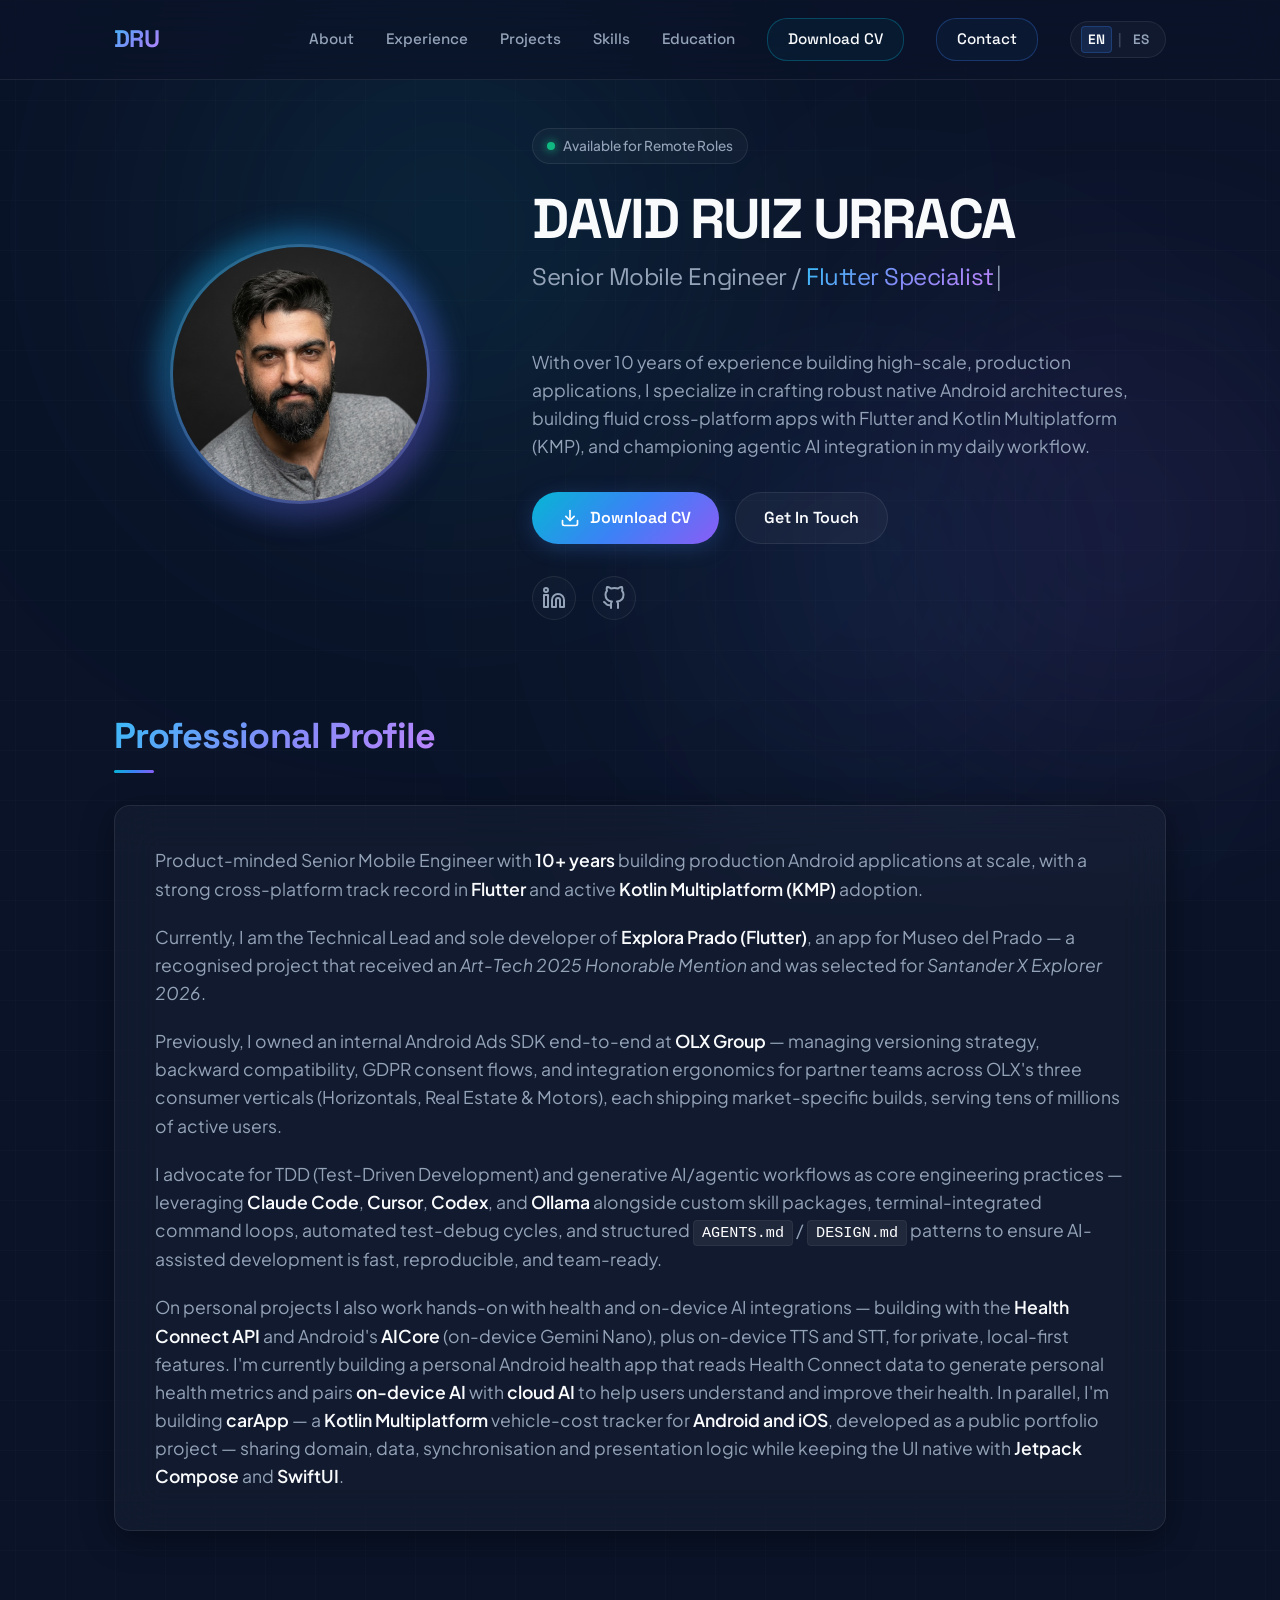
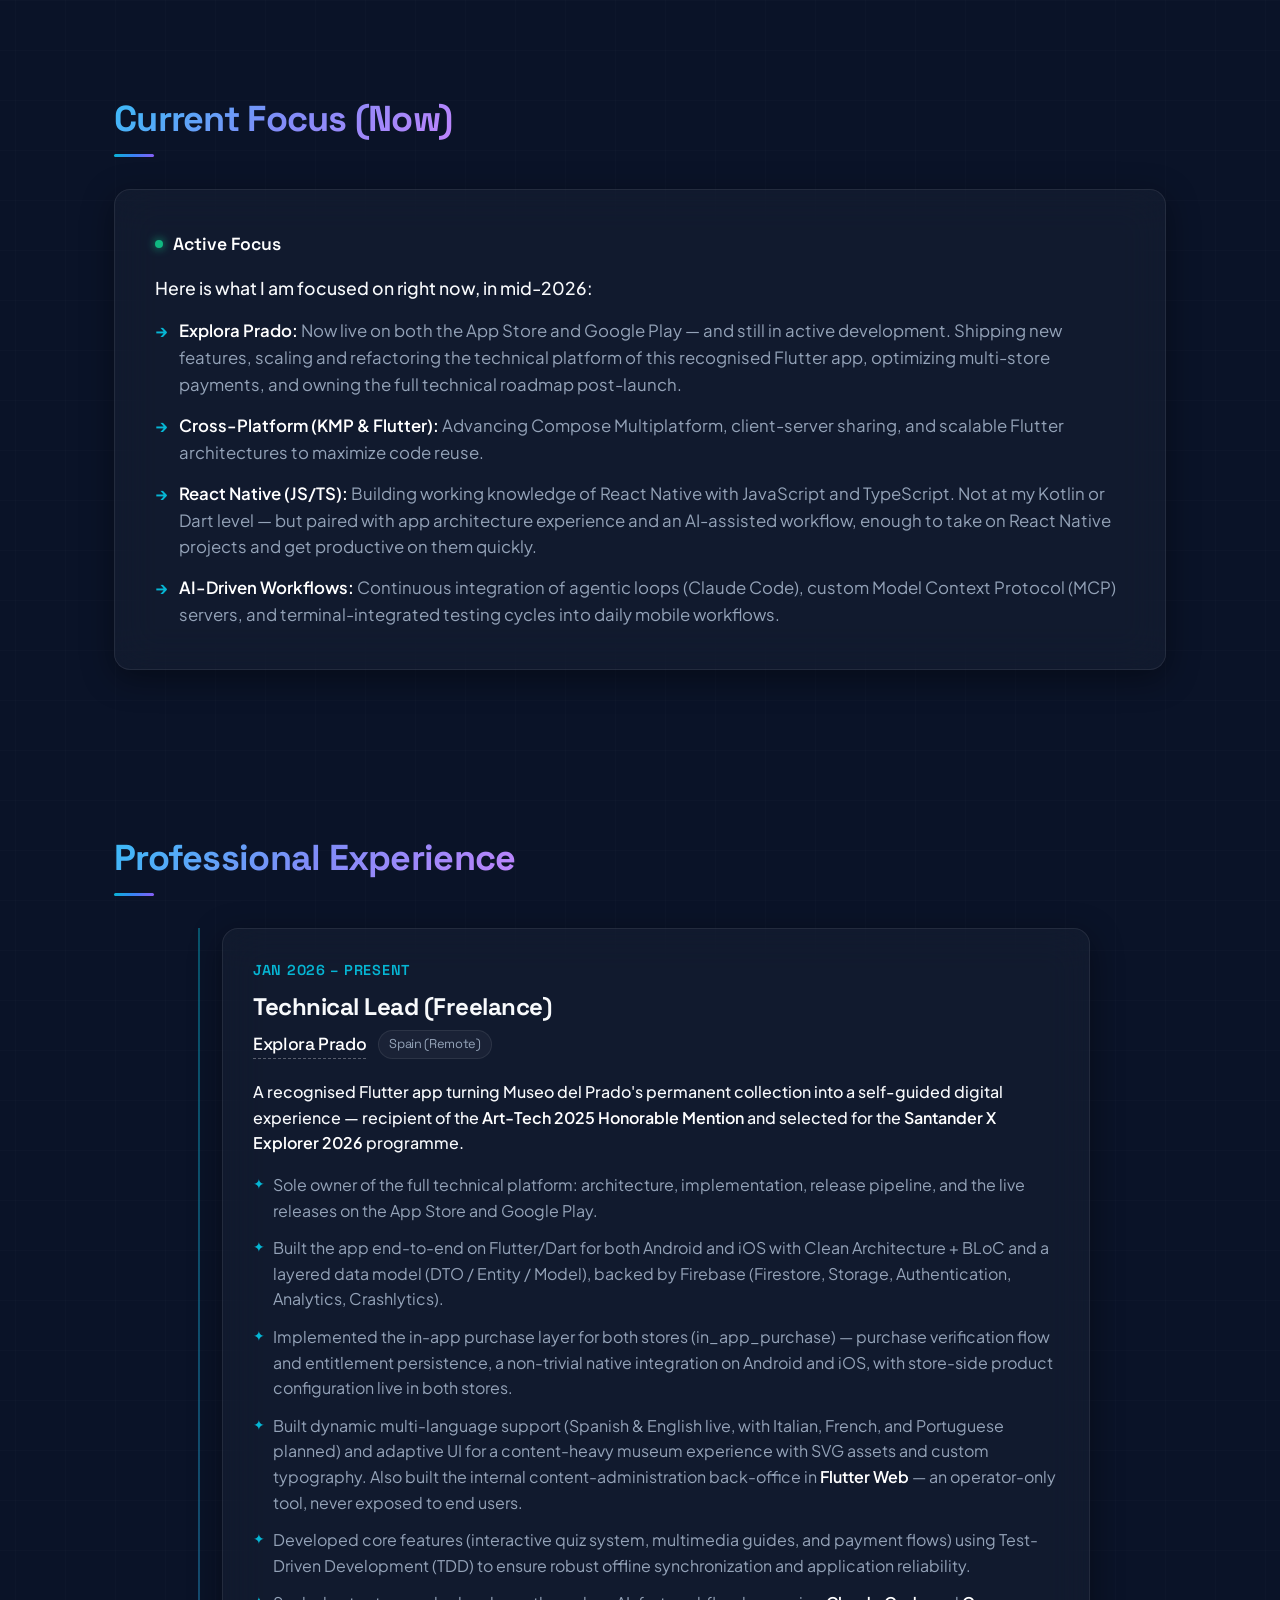
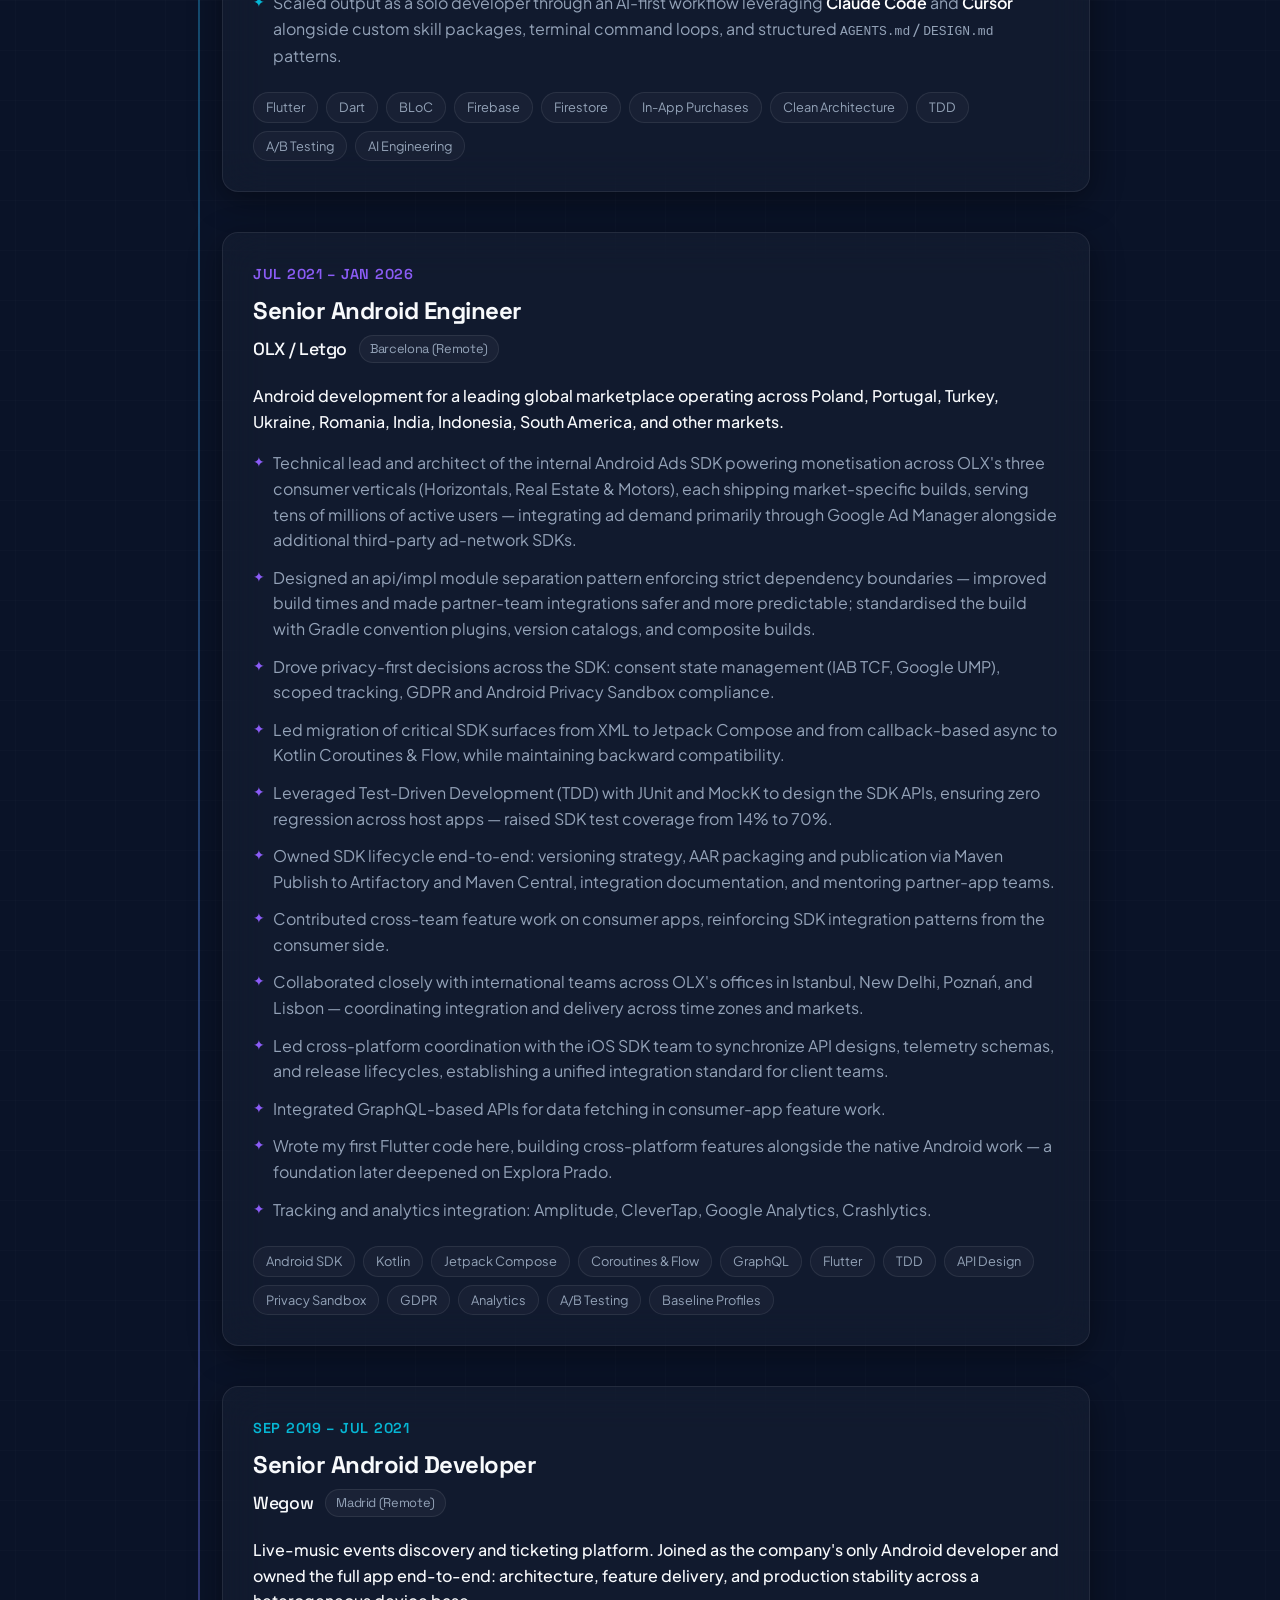
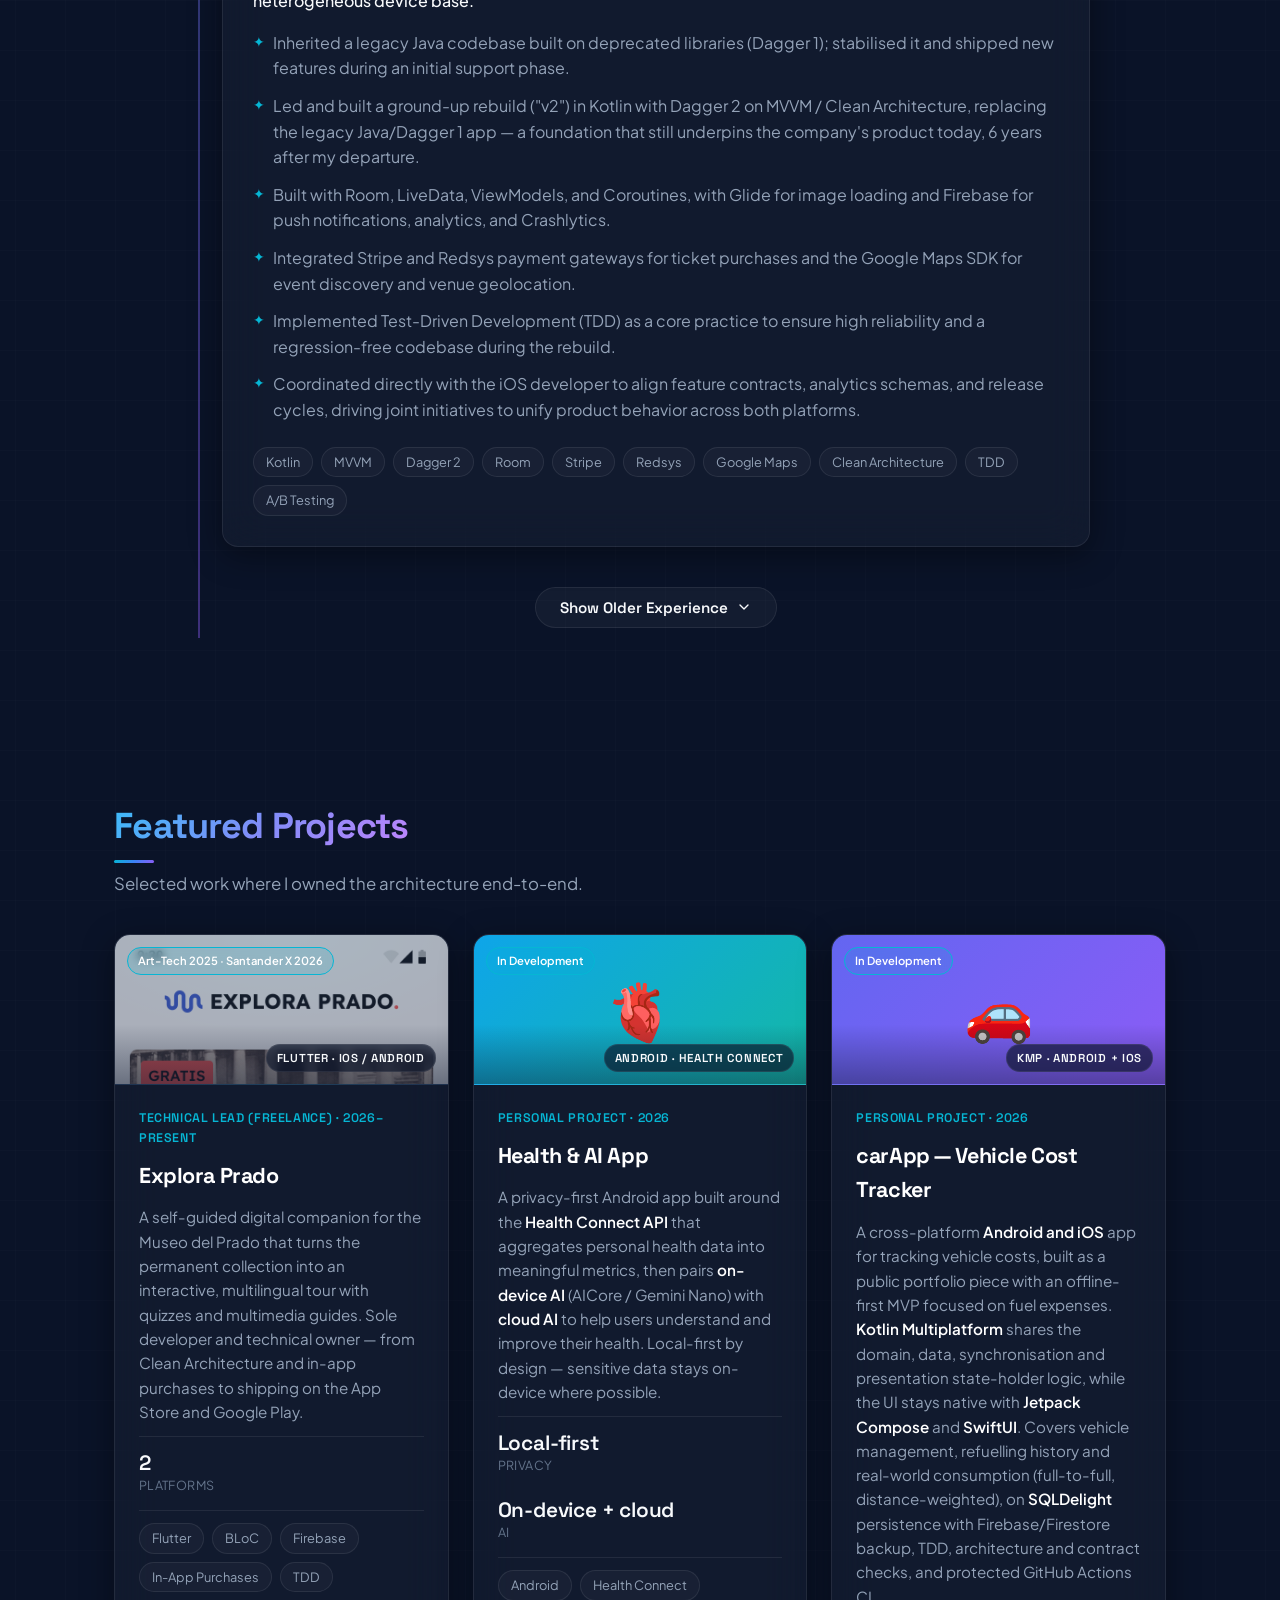
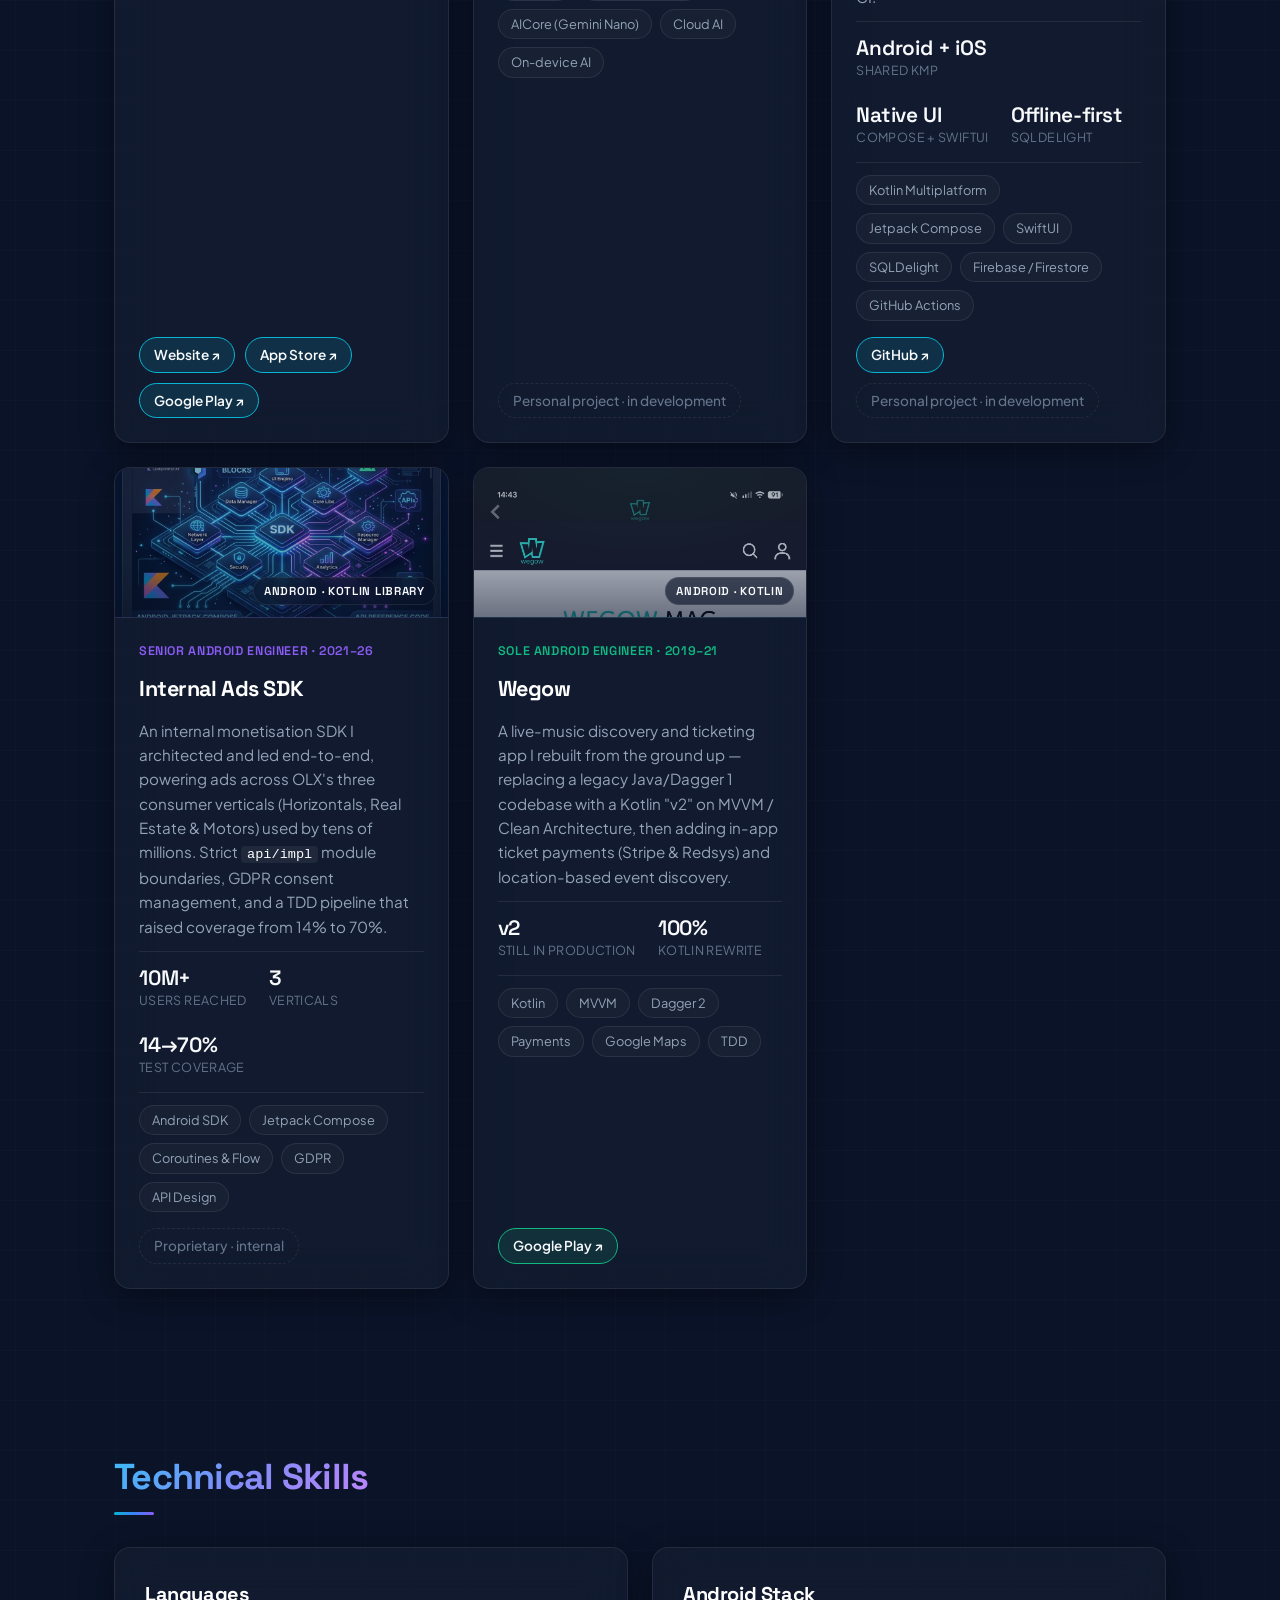
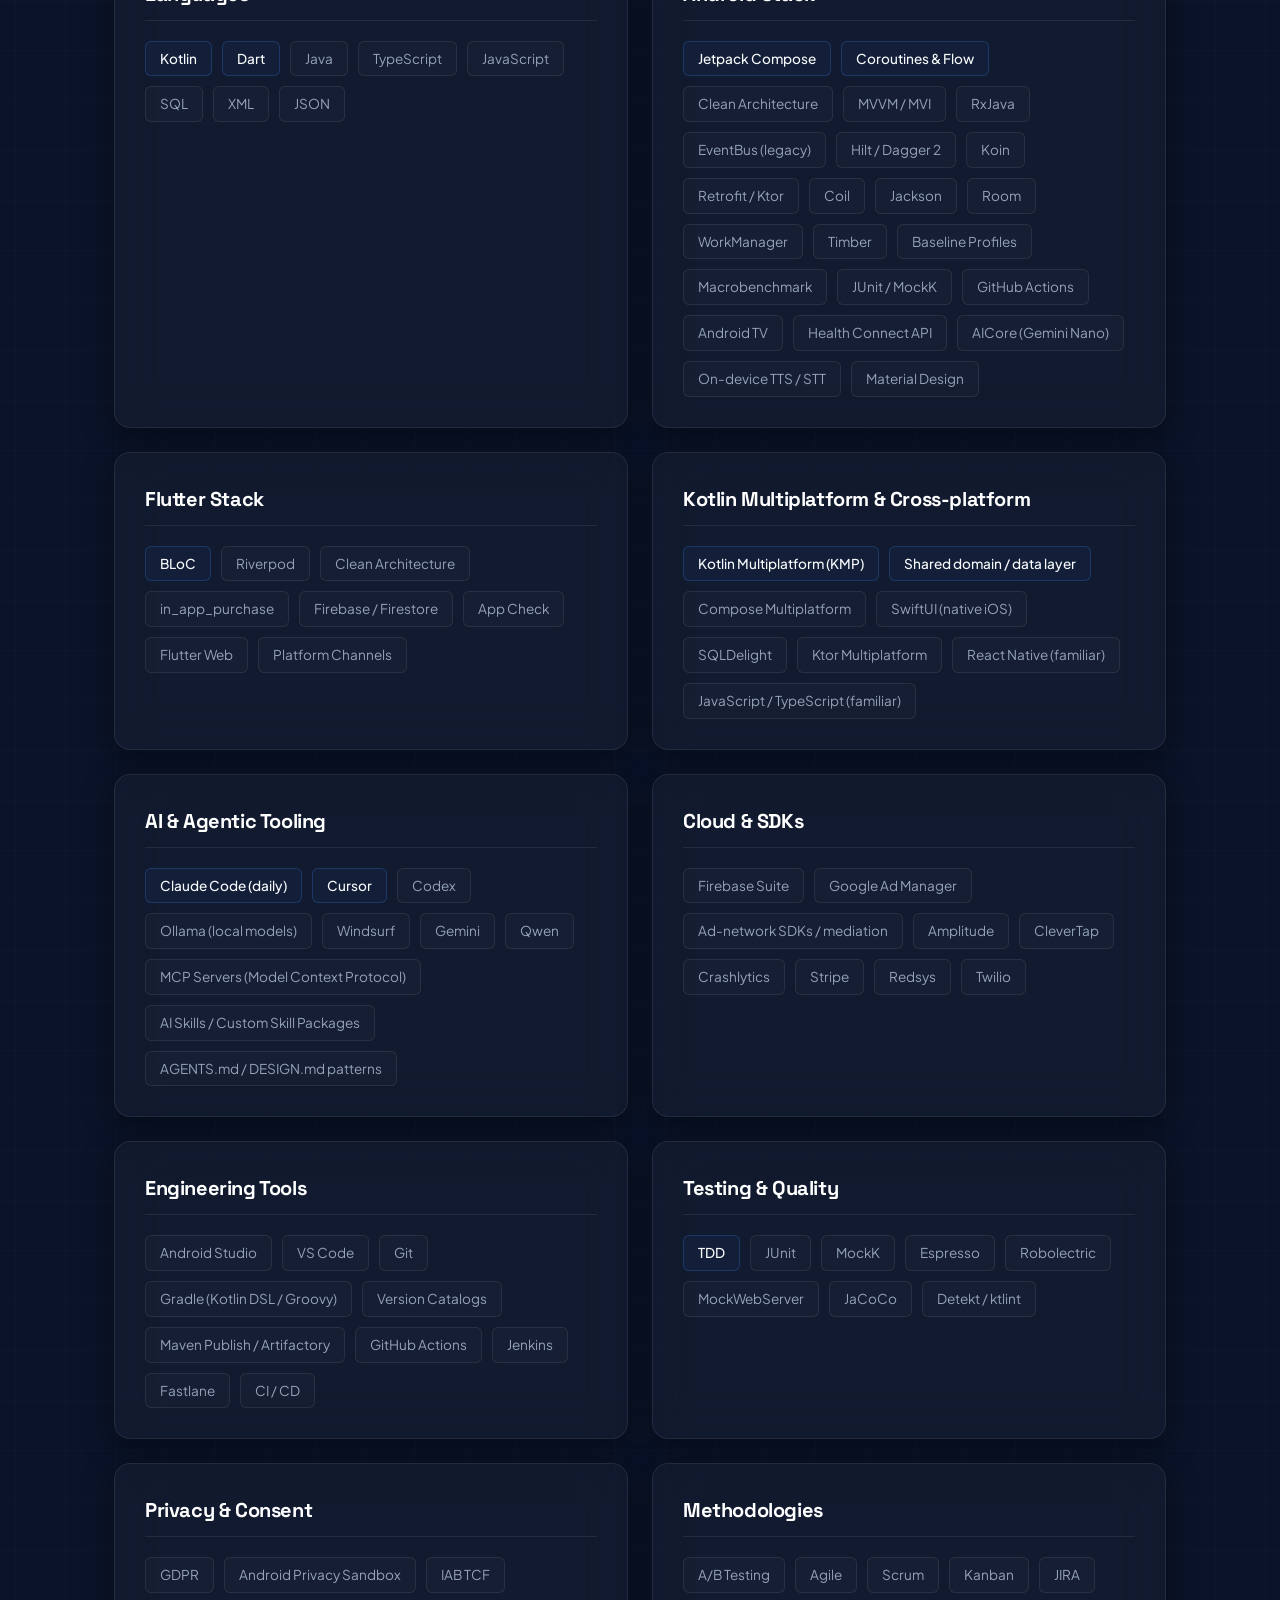
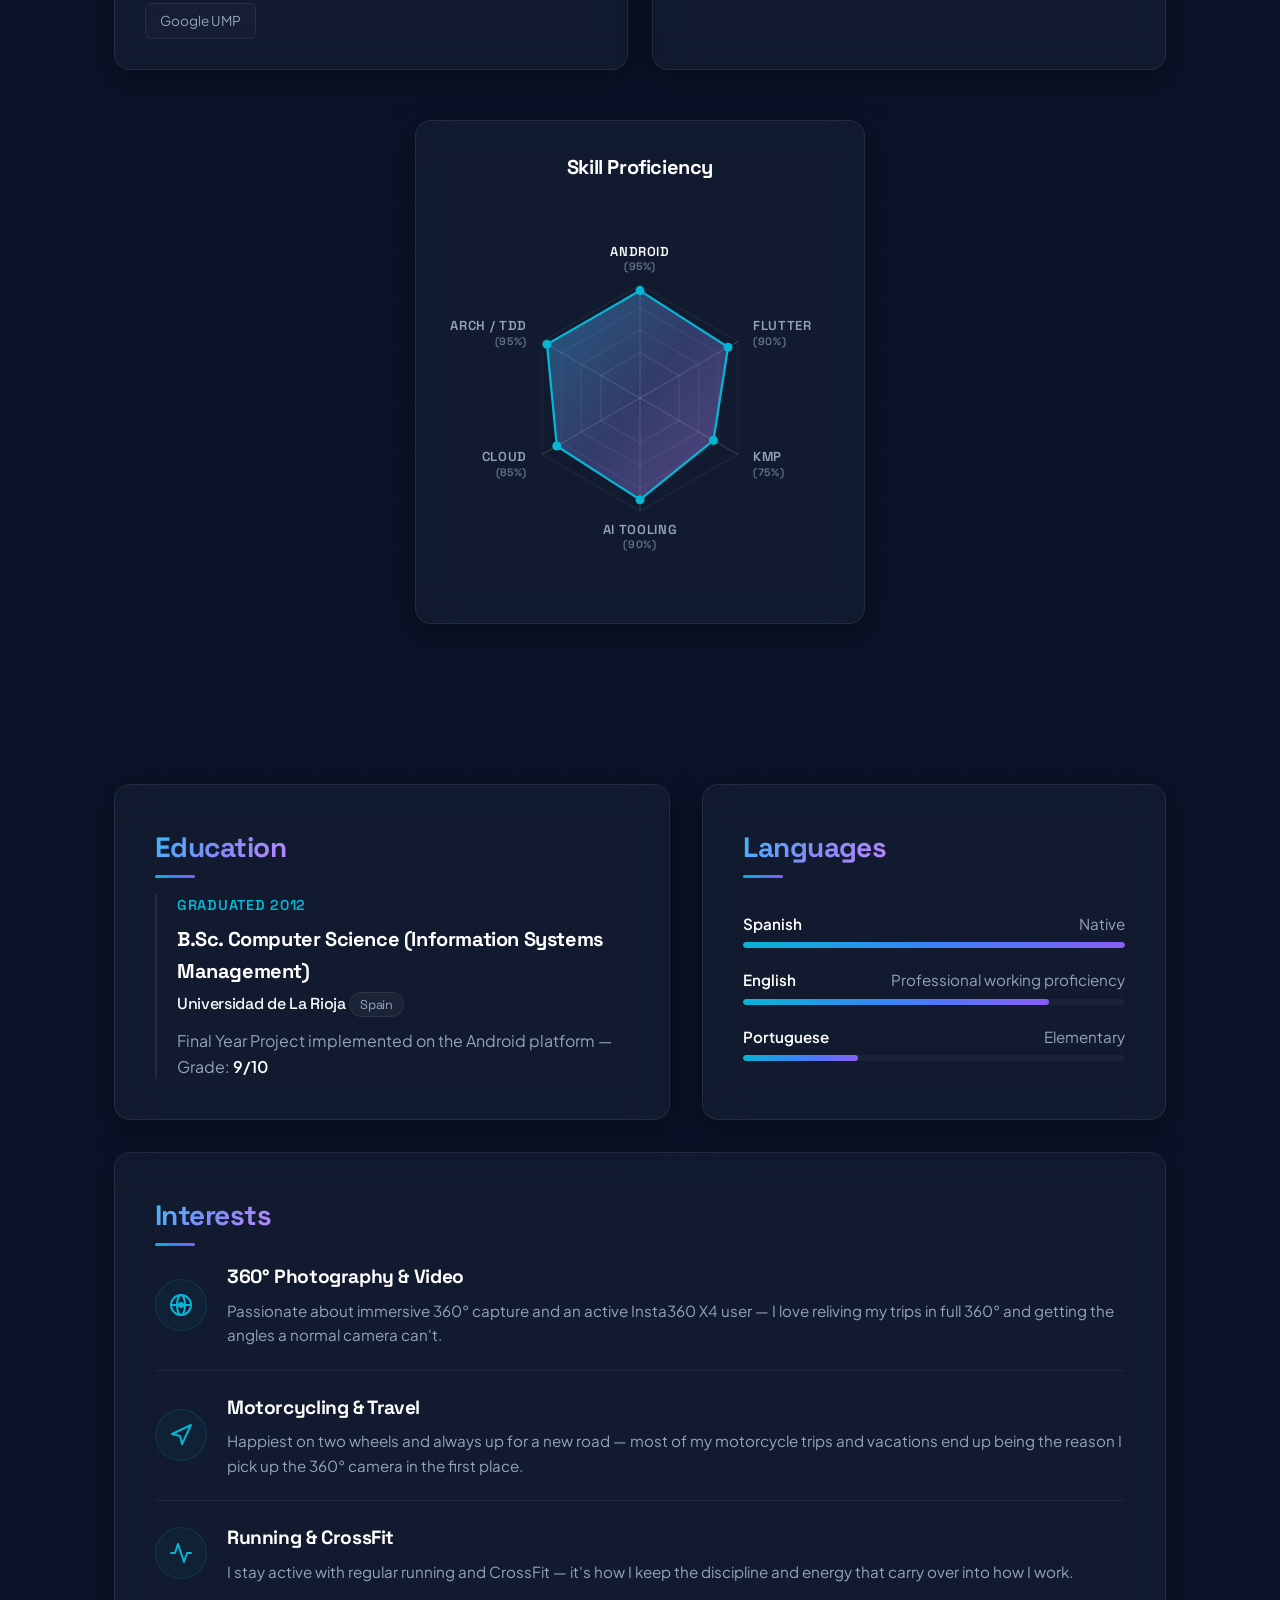
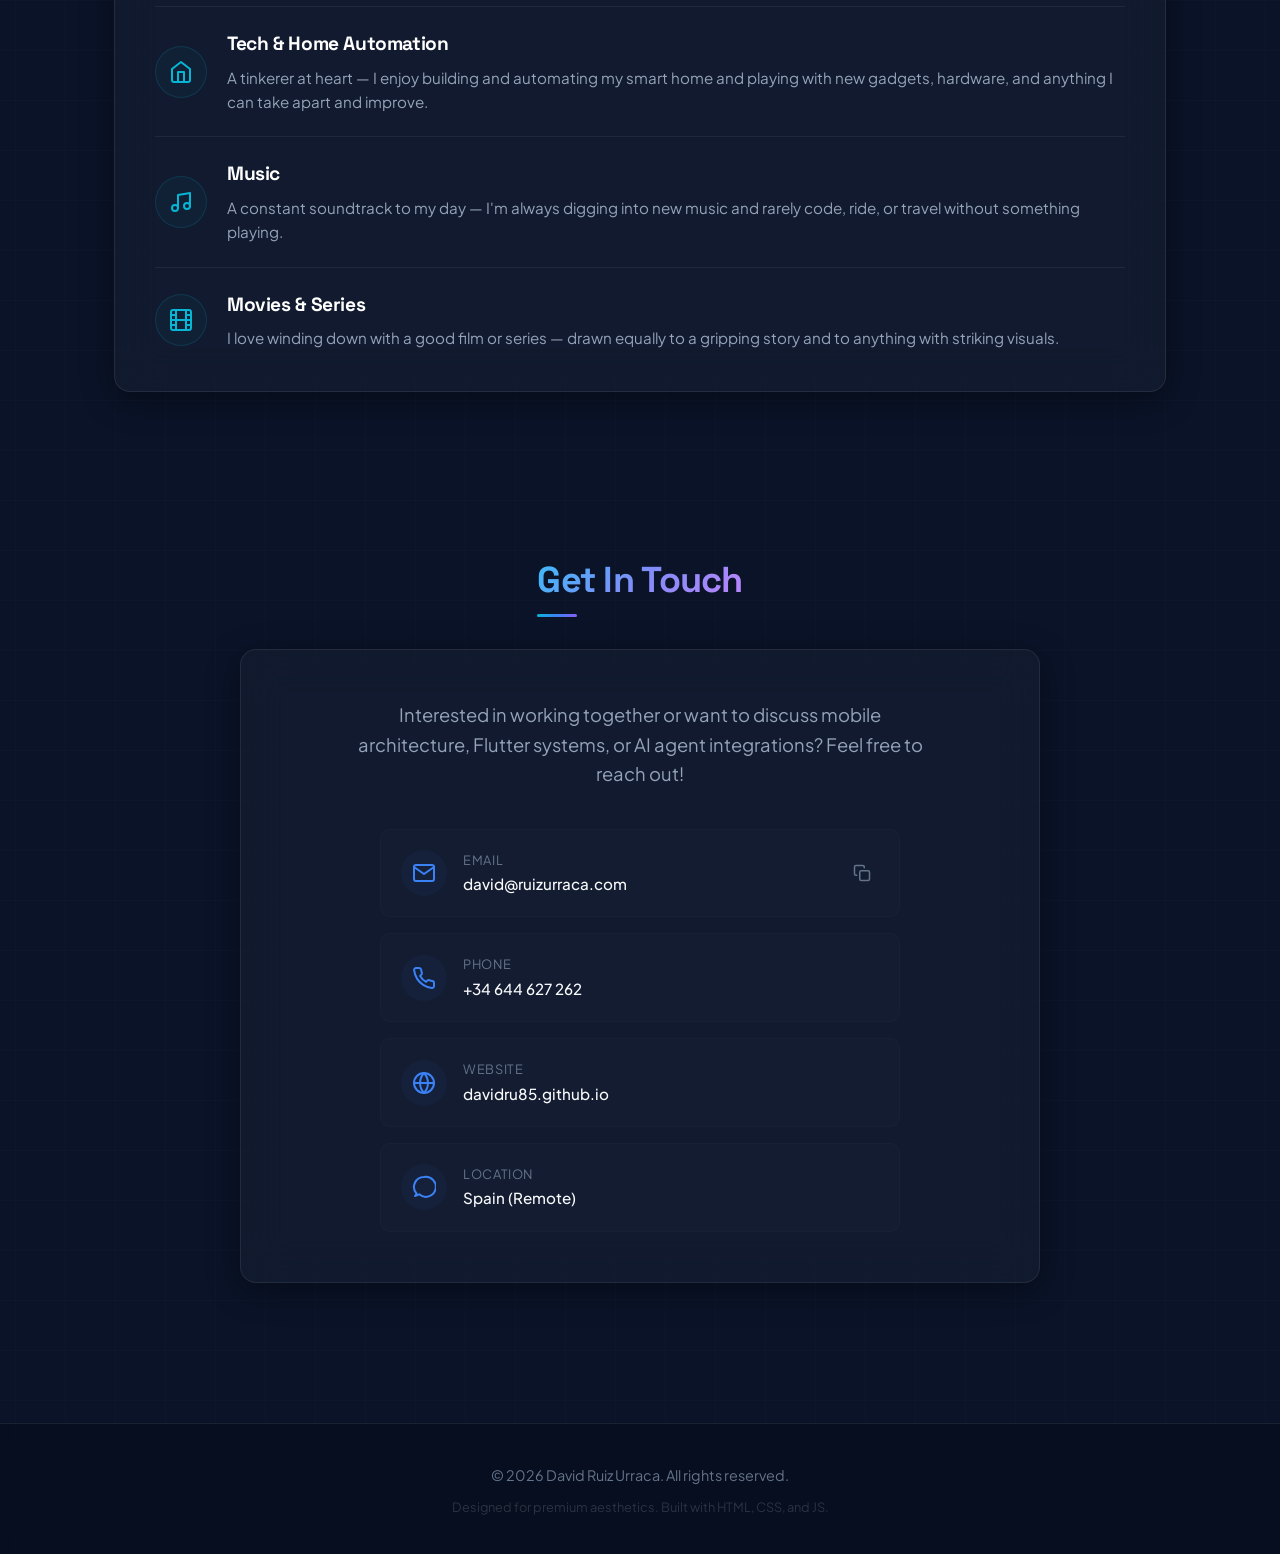
==== commit bee94bd2: "docs(cv): update project details and rename pet-hotel app to carApp" ====
--- a/index.html
+++ b/index.html
@@ -205,7 +205,7 @@
             I advocate for TDD (Test-Driven Development) and generative AI/agentic workflows as core engineering practices — leveraging <strong>Claude Code</strong>, <strong>Cursor</strong>, <strong>Codex</strong>, and <strong>Ollama</strong> alongside custom skill packages, terminal-integrated command loops, automated test-debug cycles, and structured <code>AGENTS.md</code> / <code>DESIGN.md</code> patterns to ensure AI-assisted development is fast, reproducible, and team-ready.
           </p>
           <p>
-            On personal projects I also work hands-on with health and on-device AI integrations — building with the <strong>Health Connect API</strong> and Android's <strong>AICore</strong> (on-device Gemini Nano), plus on-device TTS and STT, for private, local-first features. I'm currently building a personal Android health app that reads Health Connect data to generate personal health metrics and pairs <strong>on-device AI</strong> with <strong>cloud AI</strong> to help users understand and improve their health. In parallel, I'm developing a <strong>Kotlin Multiplatform</strong> app for a real dog-boarding business — sharing the domain (and likely data) layer across native <strong>Android (Jetpack Compose)</strong> and <strong>iOS (SwiftUI)</strong> apps — with AI-powered pet recognition on the roadmap.
+            On personal projects I also work hands-on with health and on-device AI integrations — building with the <strong>Health Connect API</strong> and Android's <strong>AICore</strong> (on-device Gemini Nano), plus on-device TTS and STT, for private, local-first features. I'm currently building a personal Android health app that reads Health Connect data to generate personal health metrics and pairs <strong>on-device AI</strong> with <strong>cloud AI</strong> to help users understand and improve their health. In parallel, I'm building <strong>carApp</strong> — a <strong>Kotlin Multiplatform</strong> vehicle-cost tracker for <strong>Android and iOS</strong>, developed as a public portfolio project — sharing domain, data, synchronisation and presentation logic while keeping the UI native with <strong>Jetpack Compose</strong> and <strong>SwiftUI</strong>.
           </p>
         </div>
       </div>
@@ -595,35 +595,39 @@
           </div>
         </article>
 
-        <!-- Pet-Hotel App (KMP) -->
+        <!-- carApp (KMP) -->
         <article class="glass-card spotlight-card project-card project-card--cyan">
           <div class="project-thumb project-thumb--placeholder" aria-hidden="true" style="background:linear-gradient(135deg,#6366f1,#8b5cf6);display:flex;align-items:center;justify-content:center;font-size:3.5rem;">
-            🐶
+            🚗
             <span class="project-ribbon">In Development</span>
             <span class="project-thumb-platform">KMP · Android + iOS</span>
           </div>
           <div class="project-body">
             <span class="project-meta">Personal Project · 2026</span>
-            <h3 class="project-title">Cross-Platform Pet-Hotel App</h3>
+            <h3 class="project-title">carApp — Vehicle Cost Tracker</h3>
             <p class="project-desc">
-              A <strong>Kotlin Multiplatform</strong> app for a real dog-boarding business, streamlining how staff share
-              pets' photos and videos with owners. KMP shares the <strong>domain (and likely data) layer</strong> across
-              native <strong>Android (Jetpack Compose)</strong> and <strong>iOS (SwiftUI)</strong> apps, with role-based
-              access for staff and clients, booking management and a push-notified news feed. Firebase-backed for now,
-              with <strong>AI-powered pet recognition</strong> on the roadmap.
+              A cross-platform <strong>Android and iOS</strong> app for tracking vehicle costs, built as a public
+              portfolio piece with an offline-first MVP focused on fuel expenses. <strong>Kotlin Multiplatform</strong>
+              shares the domain, data, synchronisation and presentation state-holder logic, while the UI stays native with
+              <strong>Jetpack Compose</strong> and <strong>SwiftUI</strong>. Covers vehicle management, refuelling history
+              and real-world consumption (full-to-full, distance-weighted), on <strong>SQLDelight</strong> persistence with
+              Firebase/Firestore backup, TDD, architecture and contract checks, and protected GitHub Actions CI.
             </p>
             <div class="project-metrics">
               <span class="project-metric"><strong>Android + iOS</strong>shared KMP</span>
               <span class="project-metric"><strong>Native UI</strong>Compose + SwiftUI</span>
+              <span class="project-metric"><strong>Offline-first</strong>SQLDelight</span>
             </div>
             <div class="tech-tags">
               <span>Kotlin Multiplatform</span>
               <span>Jetpack Compose</span>
               <span>SwiftUI</span>
-              <span>Firebase</span>
-              <span>Push Notifications</span>
+              <span>SQLDelight</span>
+              <span>Firebase / Firestore</span>
+              <span>GitHub Actions</span>
             </div>
             <div class="project-links">
+              <a href="https://github.com/davidru85/carApp" target="_blank" rel="noopener noreferrer" class="project-link" title="carApp source code on GitHub">GitHub ↗</a>
               <span class="project-link project-link--note">Personal project · in development</span>
             </div>
           </div>
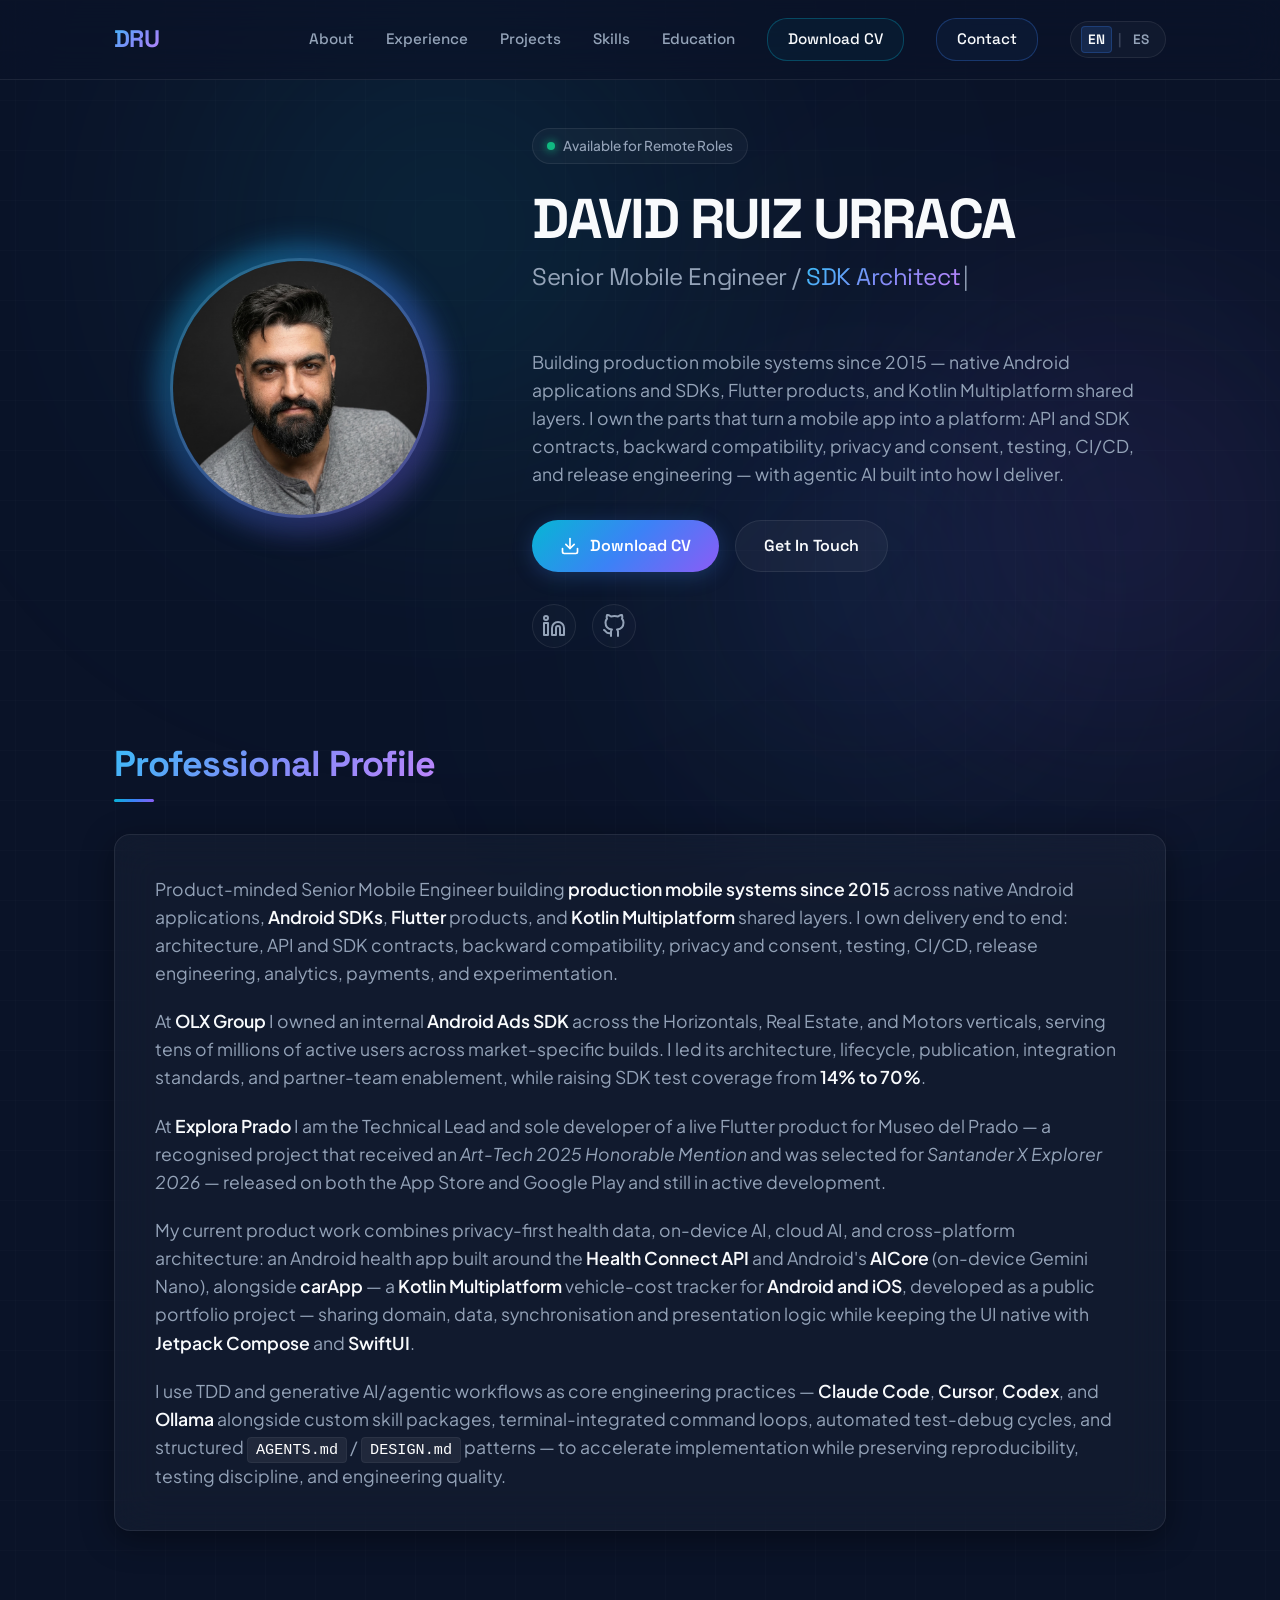
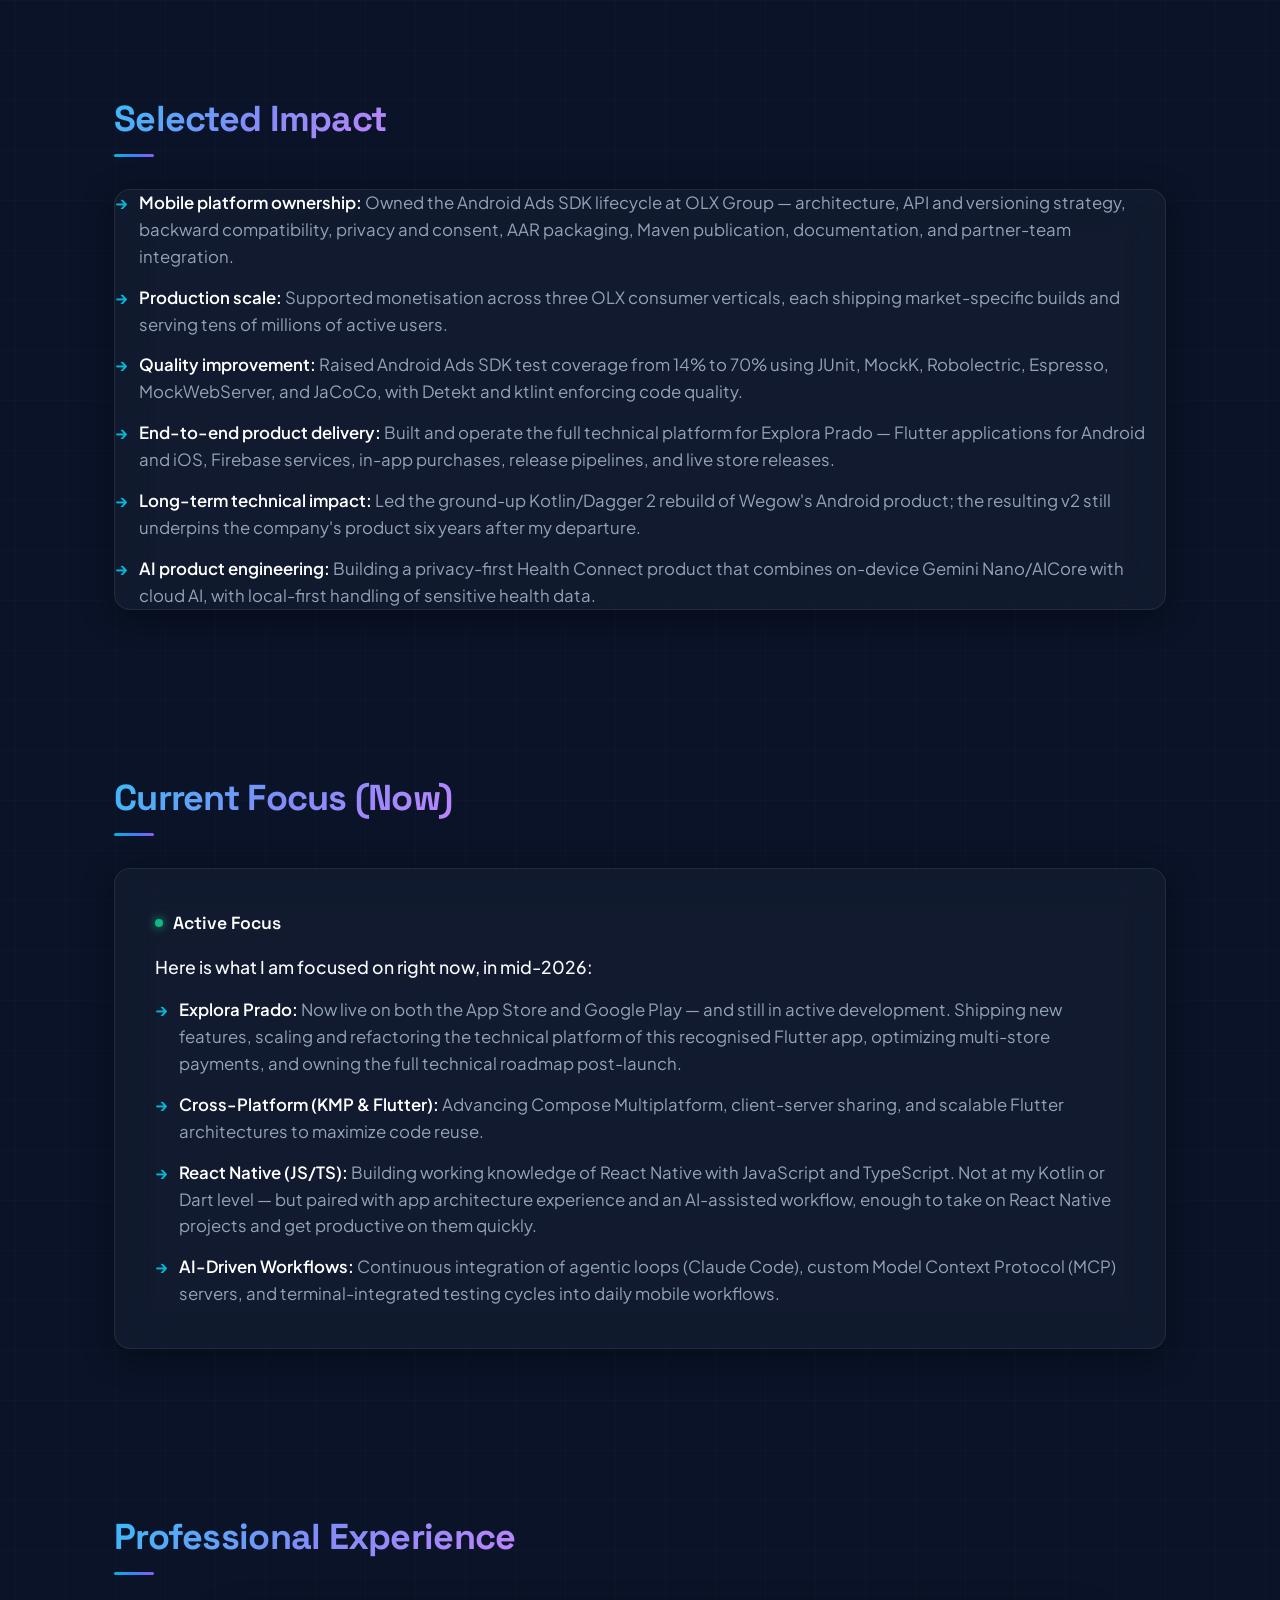
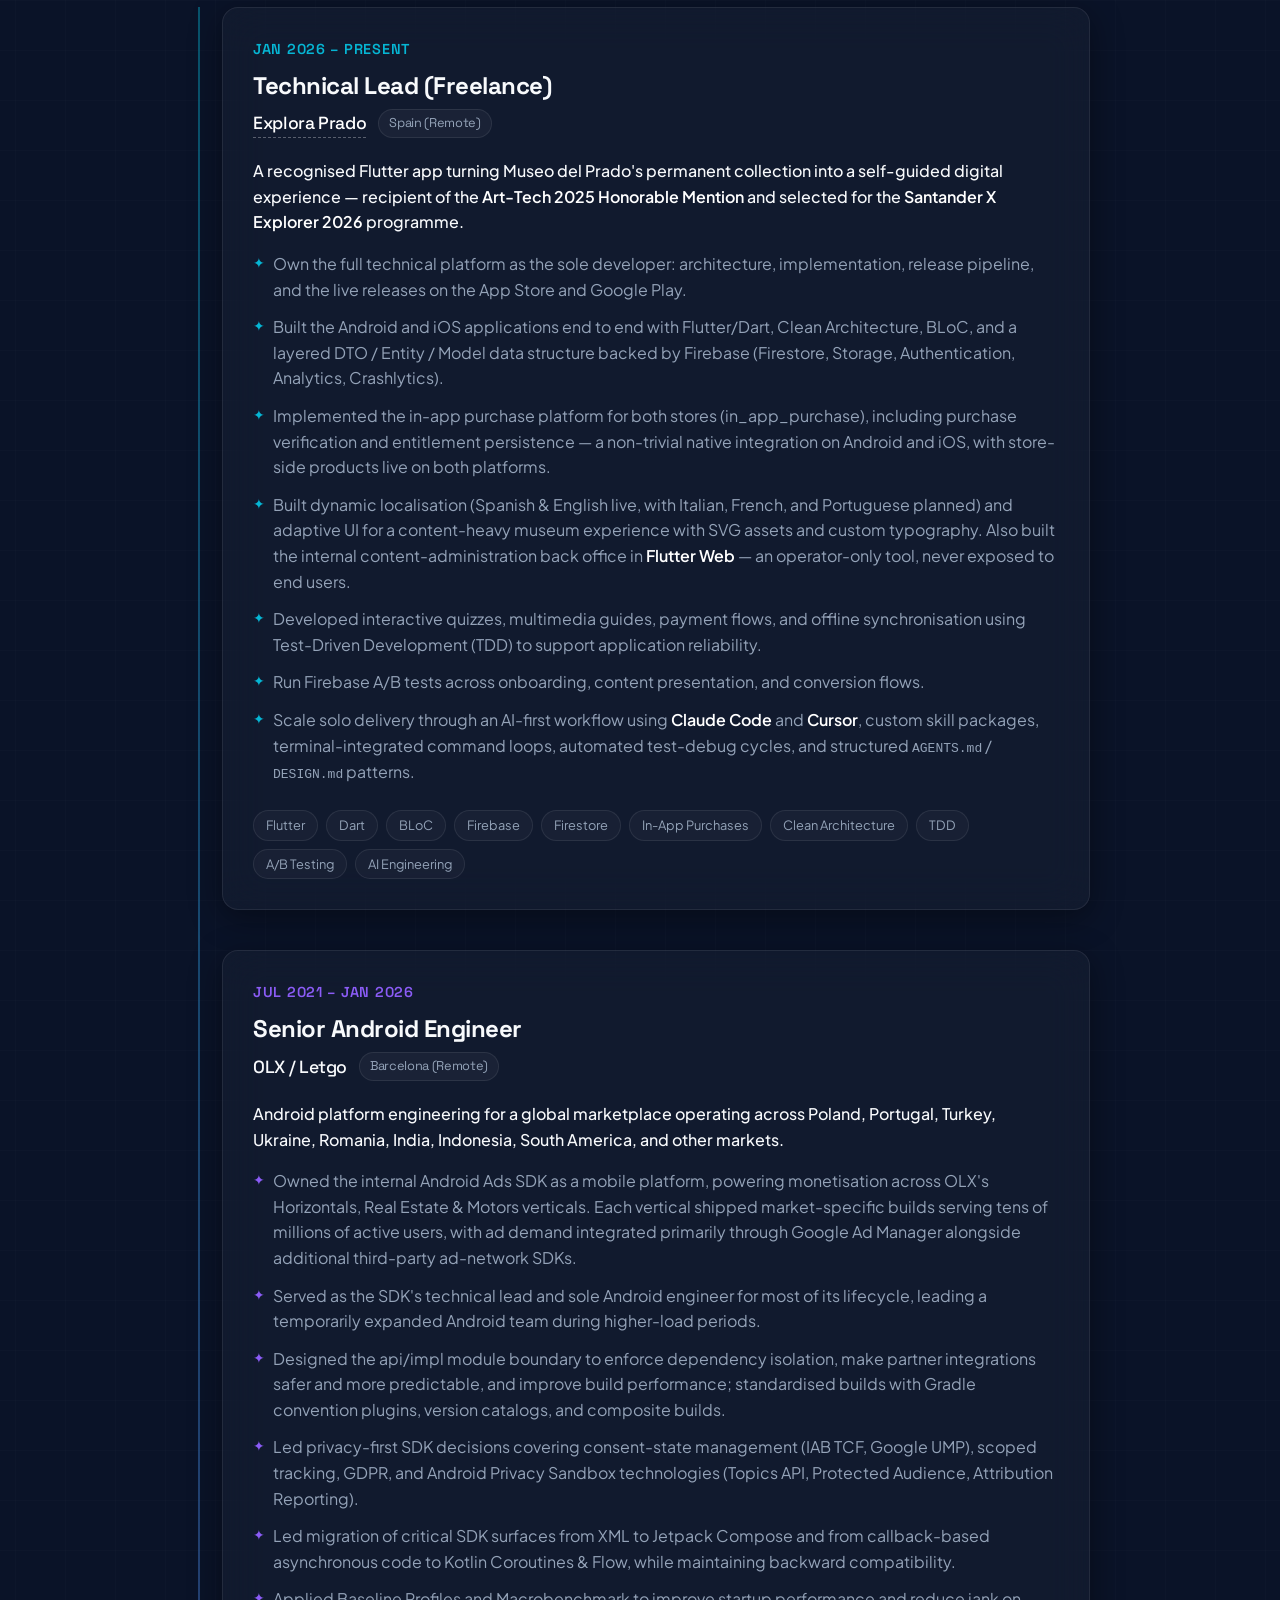
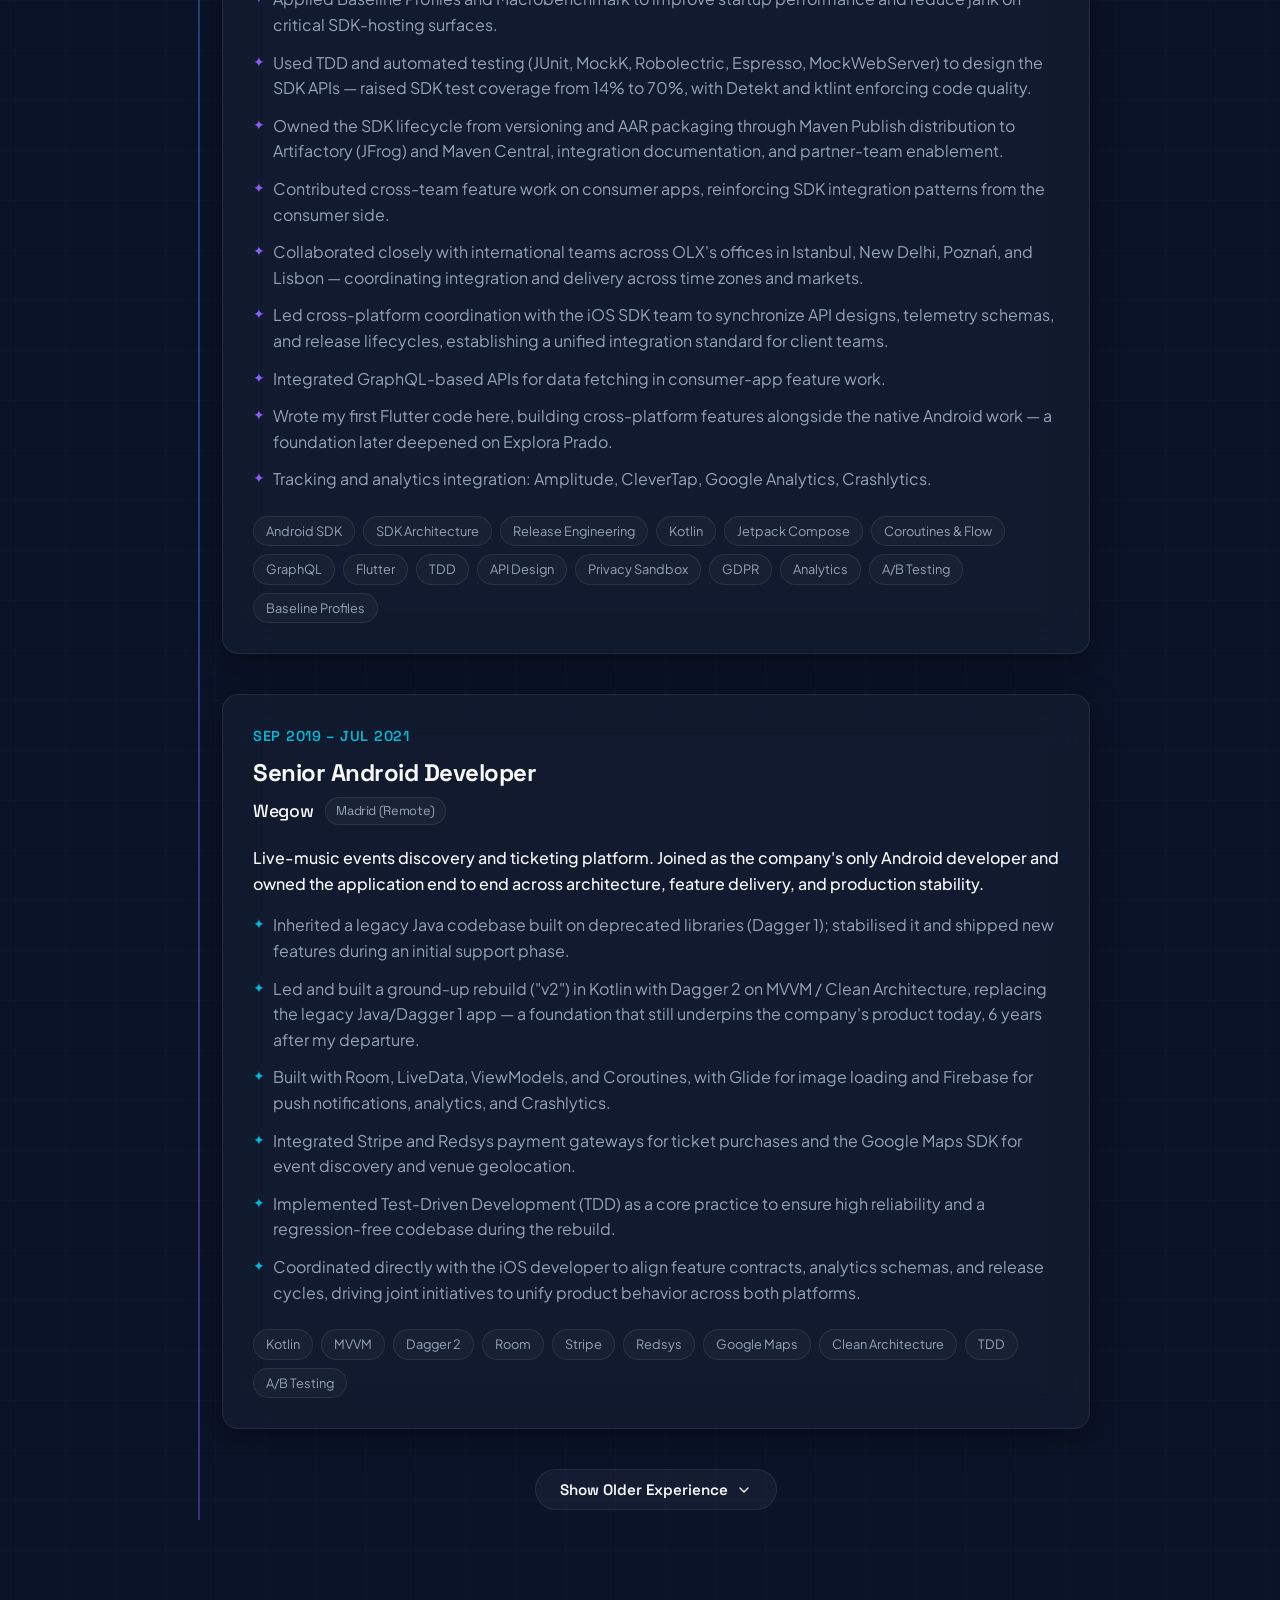
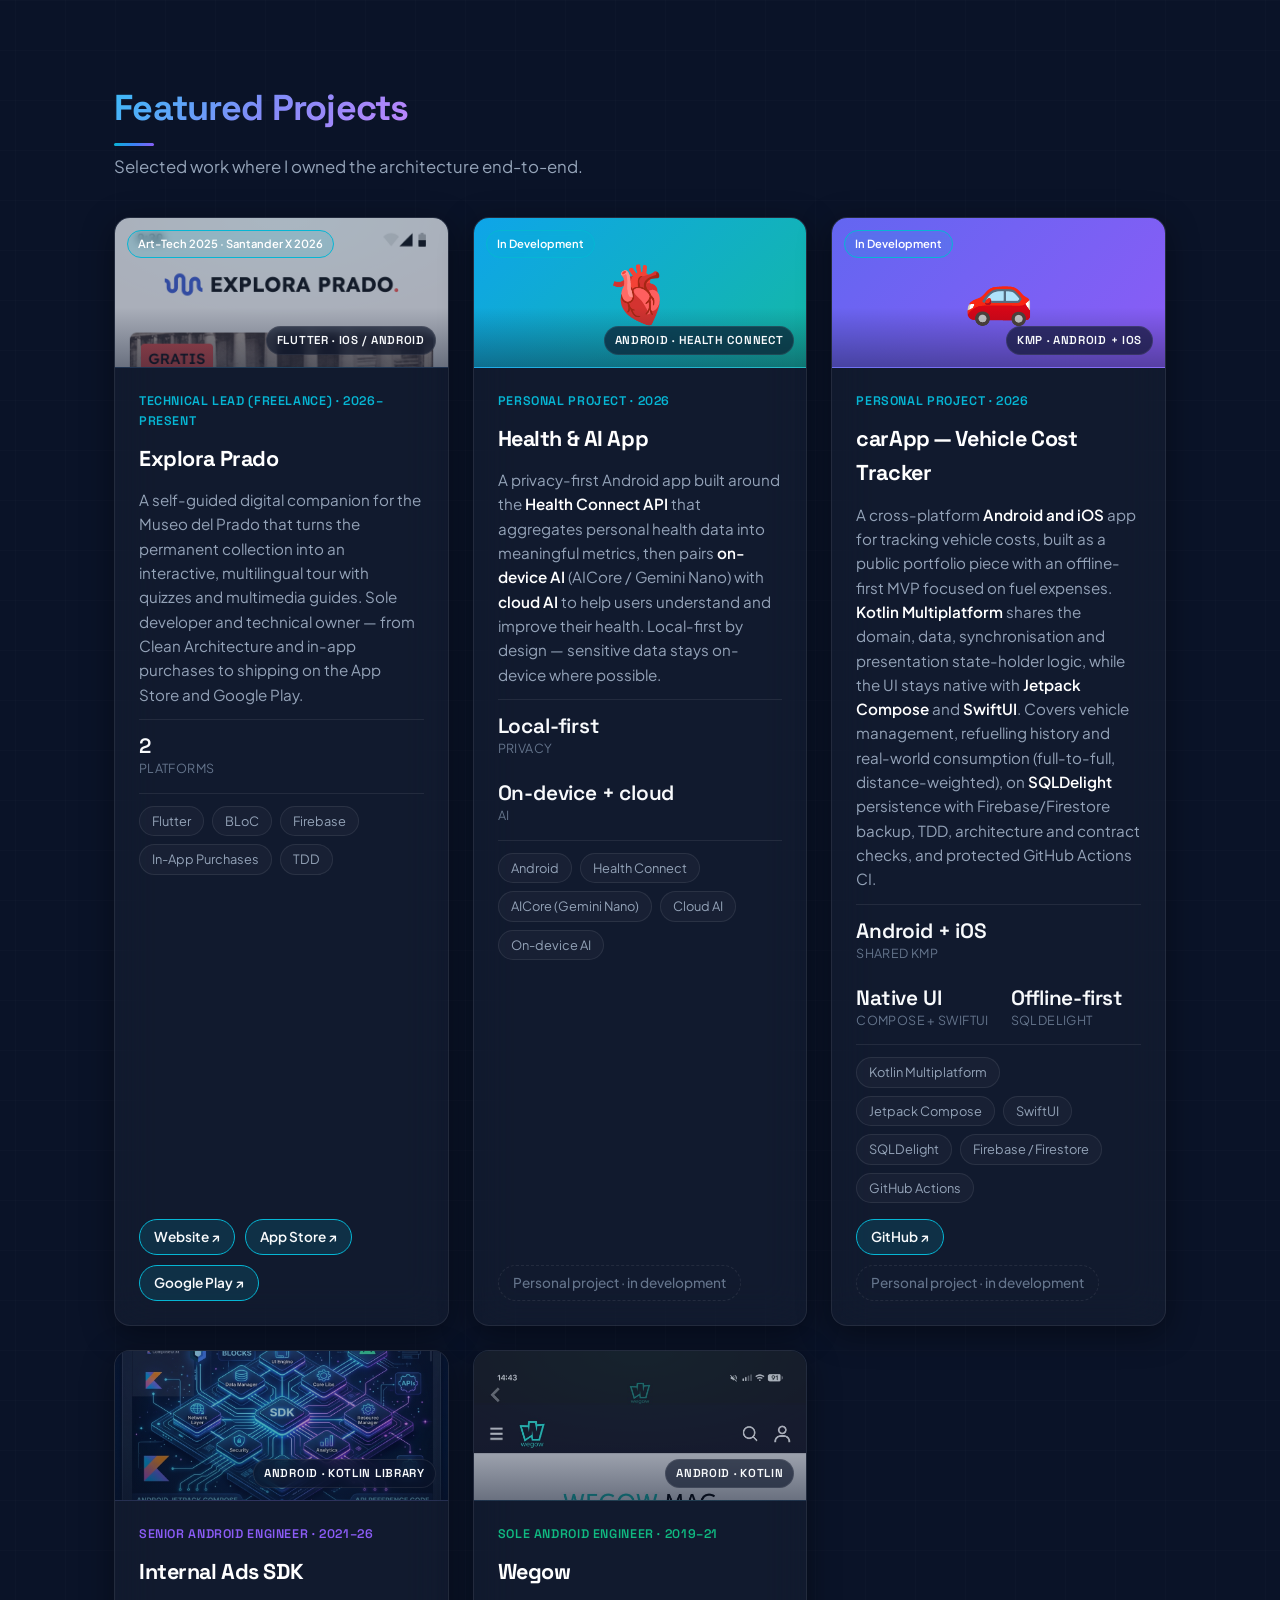
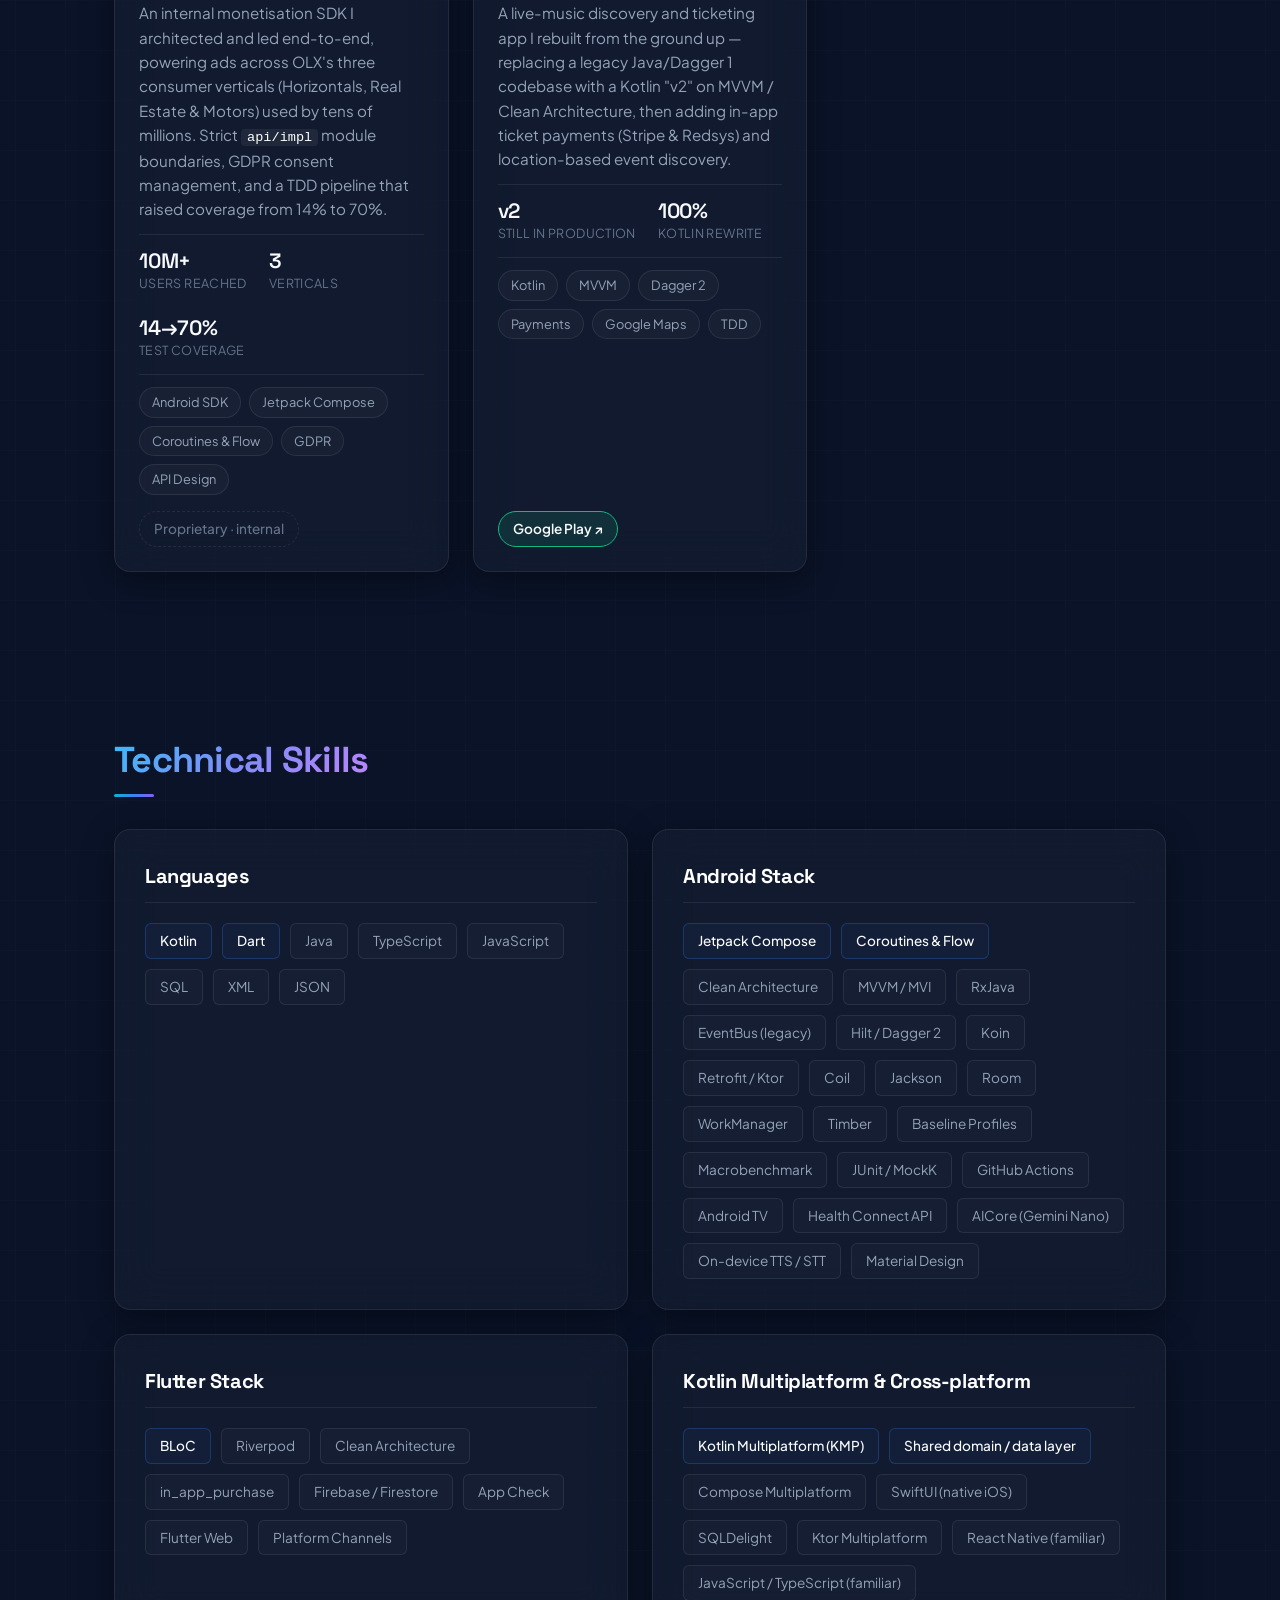
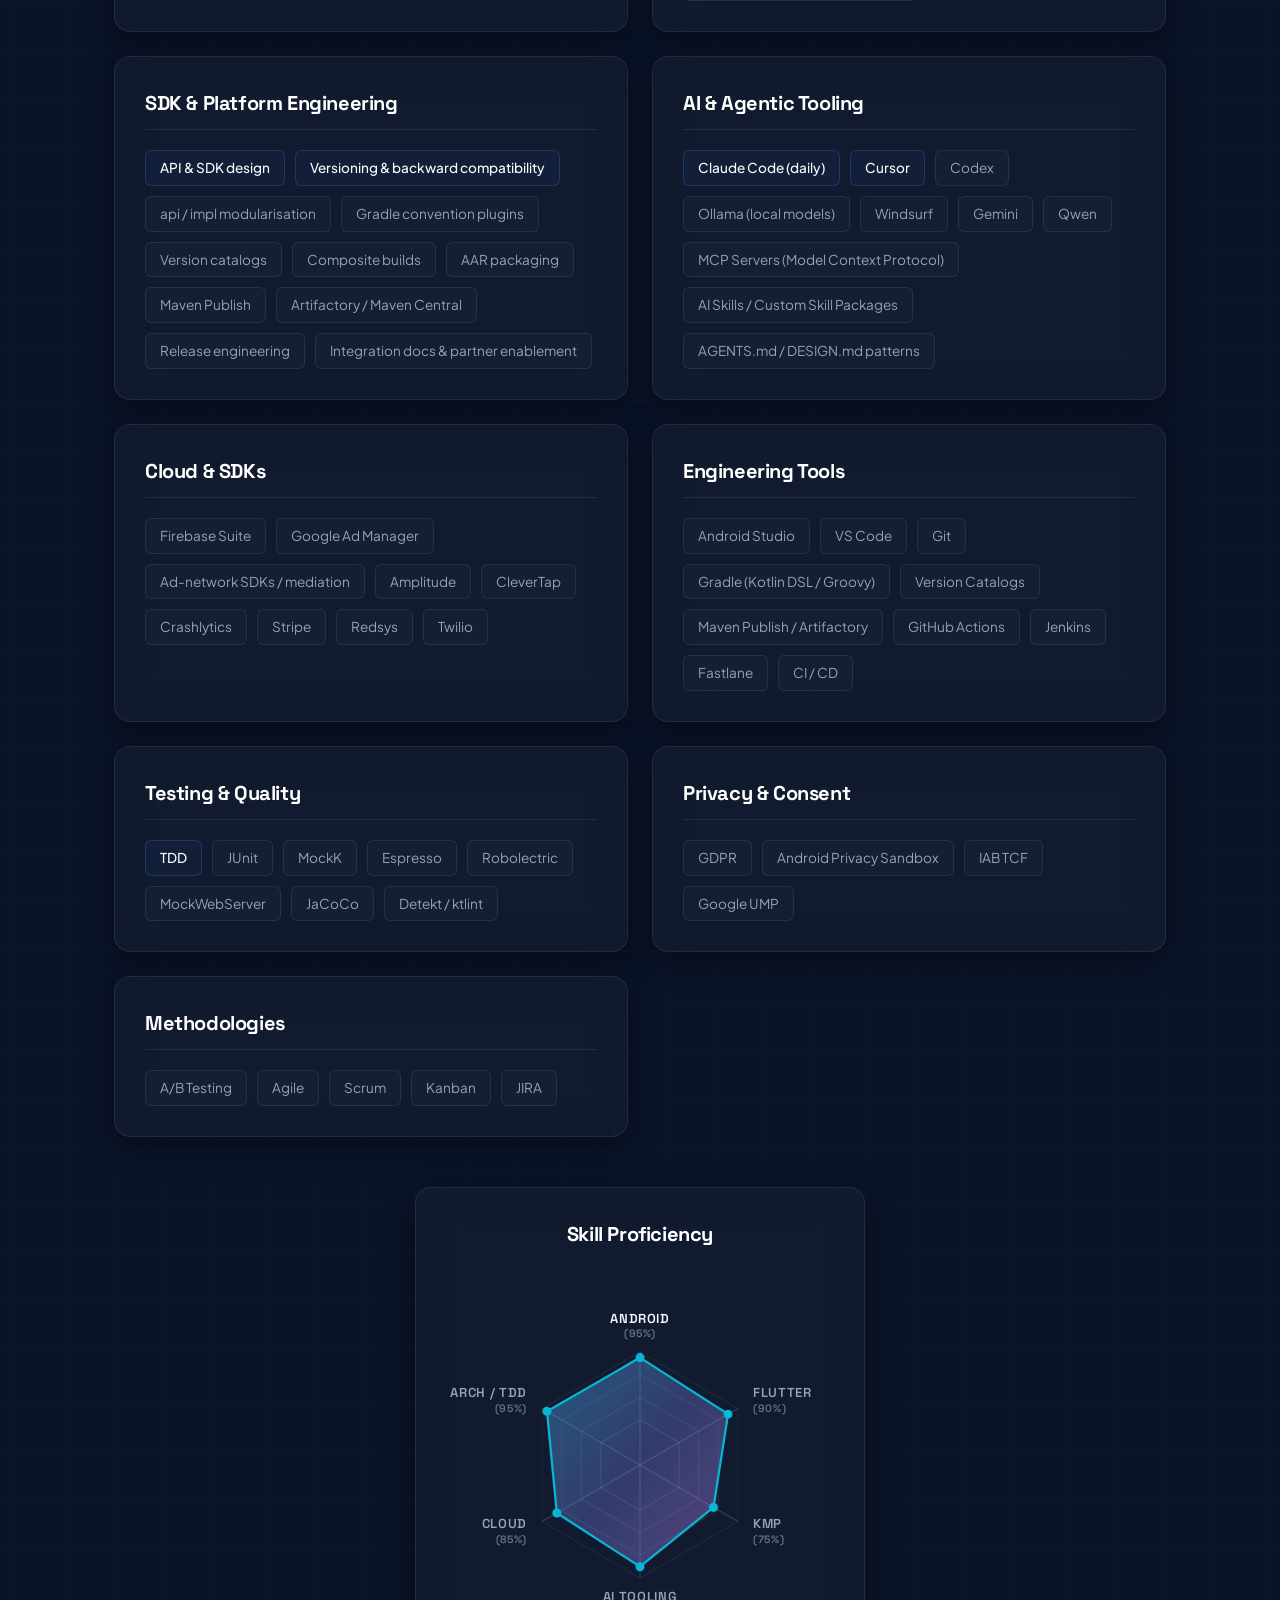
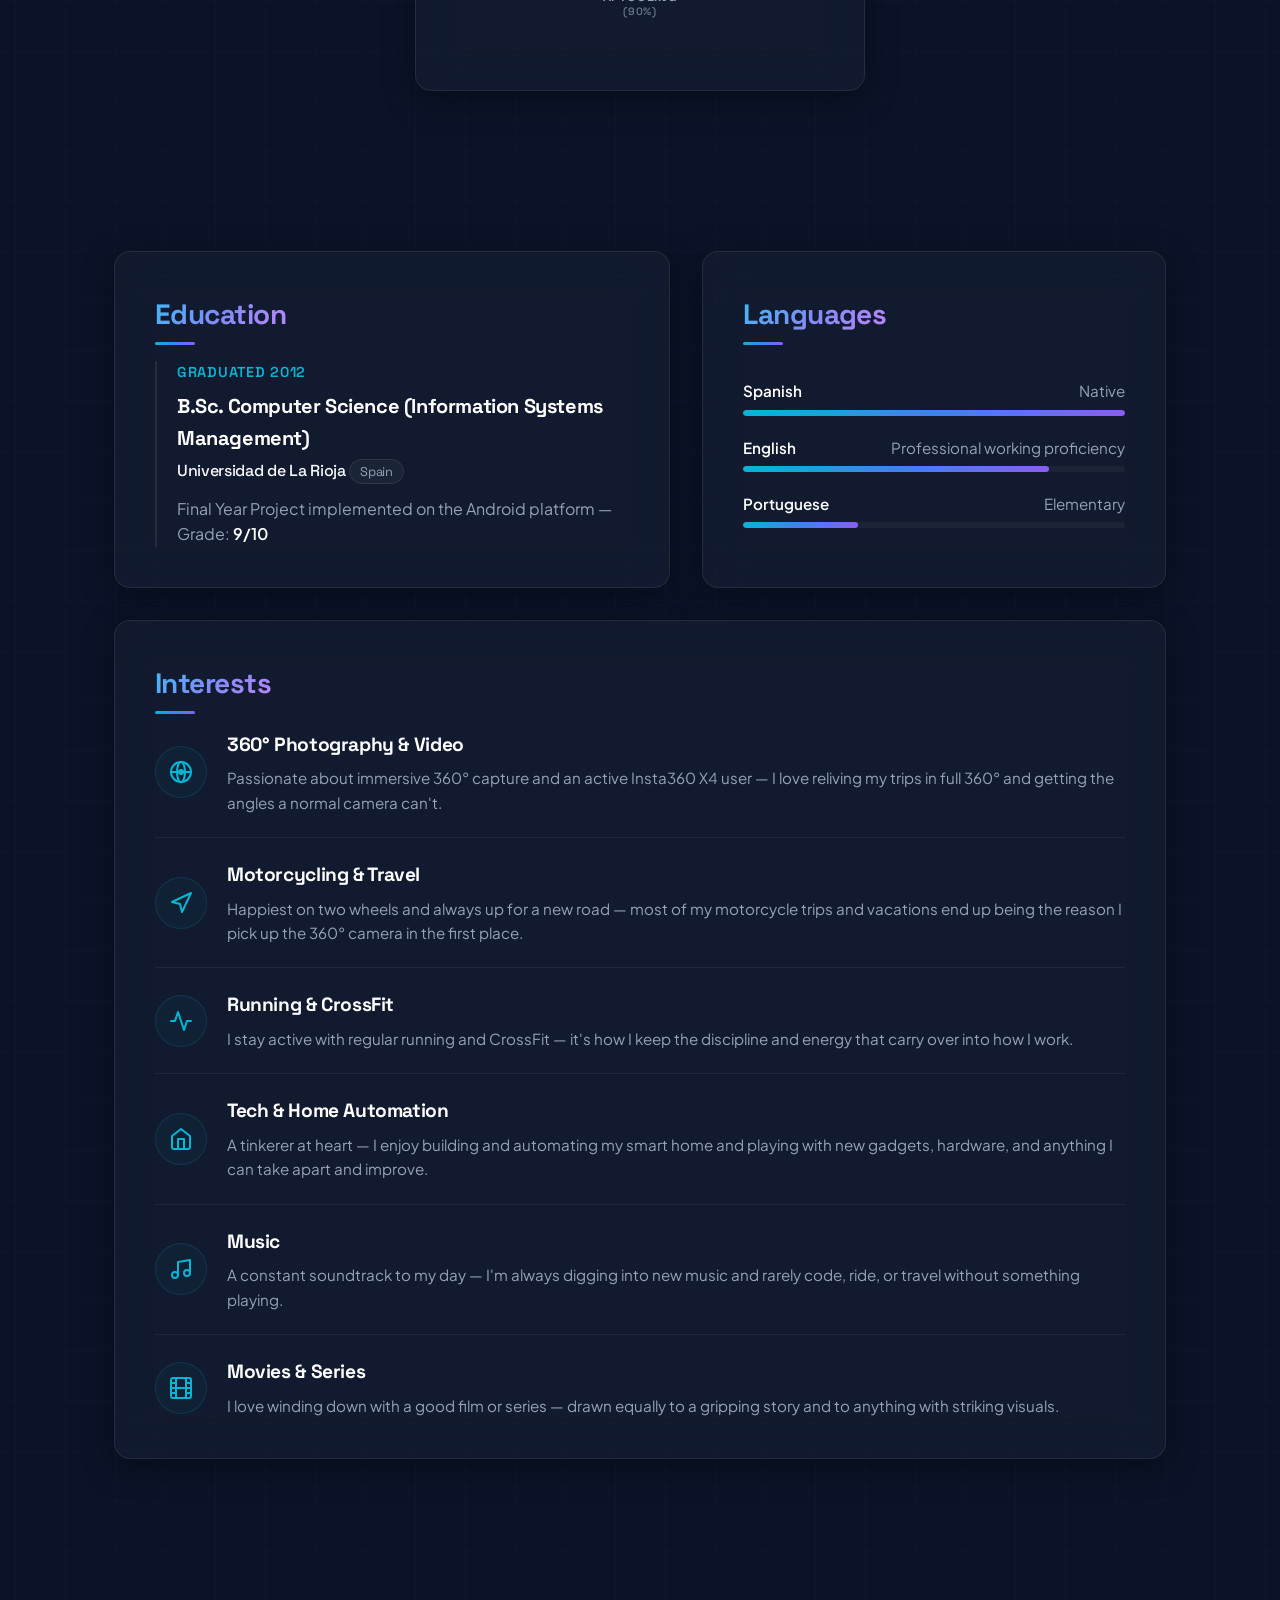
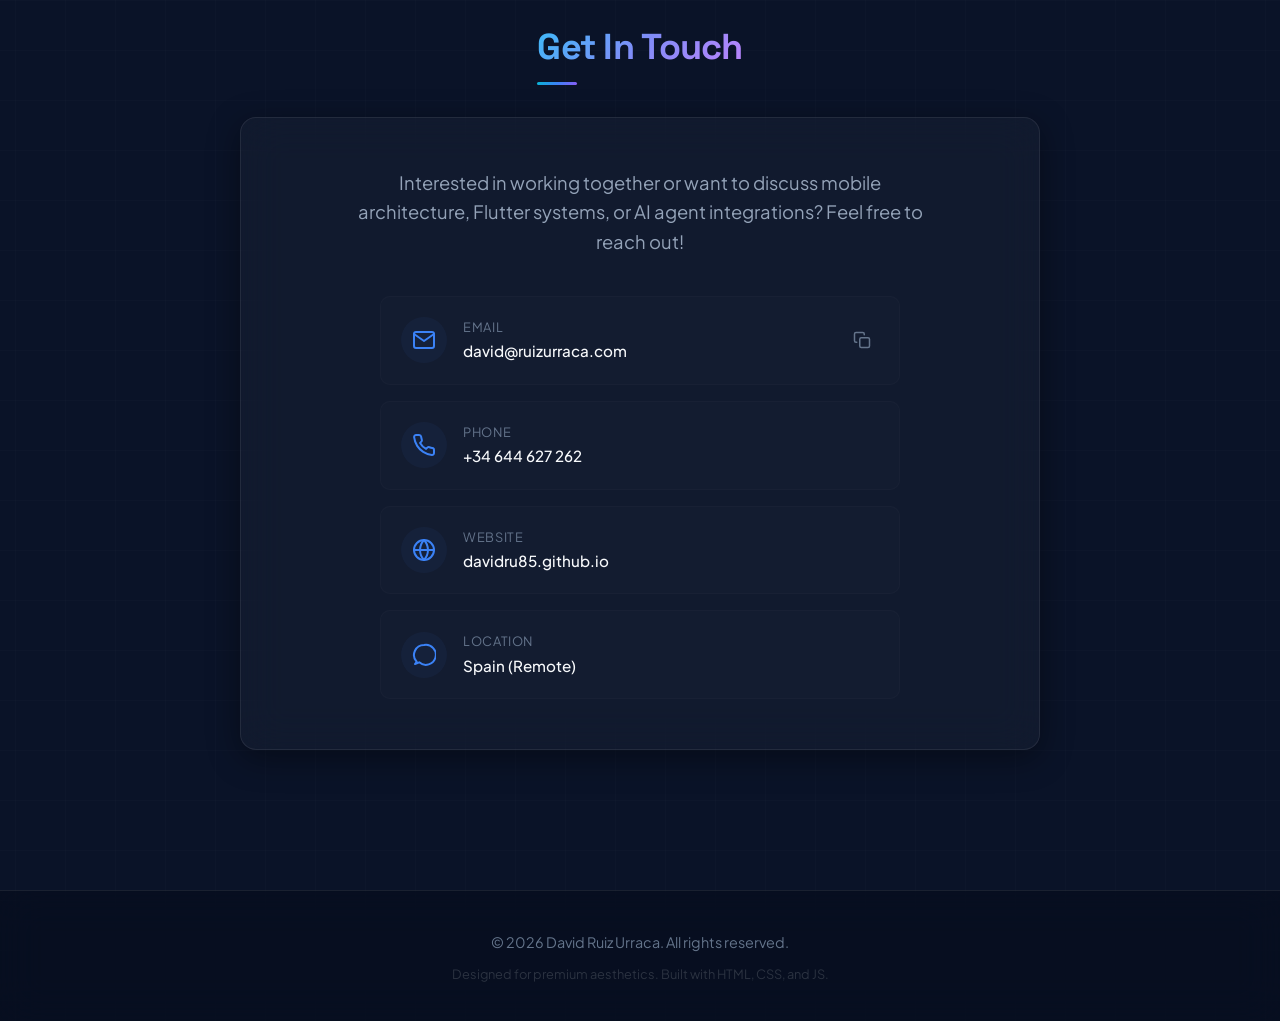
==== commit 22ee9fcb: "Refactor SEO and content for portfolio site; update meta tags, descriptions, and keywords for enhanc" ====
--- a/index.html
+++ b/index.html
@@ -7,23 +7,23 @@
   <meta name="color-scheme" content="dark"/>
   
   <!-- SEO Meta Tags -->
-  <title>David Ruiz Urraca | Senior Mobile Engineer &amp; AI Product Builder (Android, Flutter, KMP)</title>
-  <meta name="description" content="Professional portfolio and CV of David Ruiz Urraca, Senior Mobile Engineer specializing in Android, Flutter, Kotlin Multiplatform (KMP), and AI-driven development."/>
-  <meta name="keywords" content="David Ruiz Urraca, Senior Mobile Engineer, Android Developer, Flutter Developer, Kotlin Multiplatform, KMP, Jetpack Compose, Mobile Architect"/>
+  <title>David Ruiz Urraca | Senior Mobile Engineer — SDK &amp; Platform Architecture</title>
+  <meta name="description" content="Portfolio and CV of David Ruiz Urraca, Senior Mobile Engineer building production mobile systems since 2015: native Android applications and SDKs, Flutter products, and Kotlin Multiplatform shared layers — from API contracts to release engineering."/>
+  <meta name="keywords" content="David Ruiz Urraca, Senior Mobile Engineer, Mobile Platform Engineer, Android SDK, SDK Architecture, API Design, Release Engineering, Android Developer, Flutter Developer, Kotlin Multiplatform, KMP, Jetpack Compose, Mobile Architect"/>
   <meta name="author" content="David Ruiz Urraca"/>
   
   <!-- Open Graph / Facebook -->
   <meta property="og:type" content="website"/>
   <meta property="og:url" content="https://davidru85.github.io/"/>
-  <meta property="og:title" content="David Ruiz Urraca | Senior Mobile Engineer"/>
-  <meta property="og:description" content="10+ years of building production Android and cross-platform applications at scale. Check out my portfolio and professional history."/>
+  <meta property="og:title" content="David Ruiz Urraca | Senior Mobile Engineer — SDK &amp; Platform Architecture"/>
+  <meta property="og:description" content="Production mobile systems since 2015 — Android applications and SDKs, Flutter, and Kotlin Multiplatform. Platform ownership from API contracts to release engineering."/>
   <meta property="og:image" content="https://davidru85.github.io/assets/og/og_image.png"/>
 
   <!-- Twitter -->
   <meta property="twitter:card" content="summary_large_image"/>
   <meta property="twitter:url" content="https://davidru85.github.io/"/>
-  <meta property="twitter:title" content="David Ruiz Urraca | Senior Mobile Engineer"/>
-  <meta property="twitter:description" content="10+ years of building production Android and cross-platform applications at scale."/>
+  <meta property="twitter:title" content="David Ruiz Urraca | Senior Mobile Engineer — SDK &amp; Platform Architecture"/>
+  <meta property="twitter:description" content="Production mobile systems since 2015 — Android applications and SDKs, Flutter, and Kotlin Multiplatform."/>
   <meta property="twitter:image" content="https://davidru85.github.io/assets/og/og_image.png"/>
 
   <!-- Canonical + Favicon -->
@@ -49,7 +49,7 @@
     "url": "https://davidru85.github.io/",
     "image": "https://davidru85.github.io/profile.png",
     "jobTitle": "Senior Mobile Engineer",
-    "description": "Senior Mobile Engineer with 10+ years building production Android applications, with a strong cross-platform track record in Flutter and active Kotlin Multiplatform adoption.",
+    "description": "Senior Mobile Engineer building production mobile systems since 2015 across native Android applications, Android SDKs, Flutter products, and Kotlin Multiplatform shared layers — owning architecture, API and SDK contracts, privacy and consent, testing, CI/CD, and release engineering.",
     "email": "mailto:david@ruizurraca.com",
     "telephone": "+34 644 627 262",
     "address": {
@@ -58,6 +58,7 @@
     },
     "knowsLanguage": ["es", "en", "pt"],
     "knowsAbout": [
+      "Mobile Platform Engineering", "SDK Architecture", "Android SDK Development", "API Design", "Backward Compatibility", "Release Engineering", "Maven Publish", "Gradle Convention Plugins",
       "Android", "Kotlin", "Jetpack Compose", "Flutter", "Dart",
       "Kotlin Multiplatform", "Compose Multiplatform", "SwiftUI", "iOS", "Ktor Multiplatform", "SQLDelight", "React Native", "JavaScript", "TypeScript",
       "BLoC", "Riverpod", "Clean Architecture", "MVVM", "MVI", "Coroutines", "Flow",
@@ -156,7 +157,7 @@
             Senior Mobile Engineer / <span id="typing-text" class="gradient-text">Android Developer</span><span class="cursor">|</span>
           </h2>
           <p class="hero-lead">
-            With over 10 years of experience building high-scale, production applications, I specialize in crafting robust native Android architectures, building fluid cross-platform apps with Flutter and Kotlin Multiplatform (KMP), and championing agentic AI integration in my daily workflow.
+            Building production mobile systems since 2015 — native Android applications and SDKs, Flutter products, and Kotlin Multiplatform shared layers. I own the parts that turn a mobile app into a platform: API and SDK contracts, backward compatibility, privacy and consent, testing, CI/CD, and release engineering — with agentic AI built into how I deliver.
           </p>
           <div class="hero-actions">
             <a href="CV David Ruiz Urraca.pdf" download class="btn btn-primary" id="btn-download-pdf">
@@ -193,21 +194,36 @@
       <div class="glass-card spotlight-card" id="about-card">
         <div class="profile-highlight">
           <p>
-            Product-minded Senior Mobile Engineer with <strong>10+ years</strong> building production Android applications at scale, with a strong cross-platform track record in <strong>Flutter</strong> and active <strong>Kotlin Multiplatform (KMP)</strong> adoption.
+            Product-minded Senior Mobile Engineer building <strong>production mobile systems since 2015</strong> across native Android applications, <strong>Android SDKs</strong>, <strong>Flutter</strong> products, and <strong>Kotlin Multiplatform</strong> shared layers. I own delivery end to end: architecture, API and SDK contracts, backward compatibility, privacy and consent, testing, CI/CD, release engineering, analytics, payments, and experimentation.
           </p>
           <p>
-            Currently, I am the Technical Lead and sole developer of <strong>Explora Prado (Flutter)</strong>, an app for Museo del Prado — a recognised project that received an <em>Art-Tech 2025 Honorable Mention</em> and was selected for <em>Santander X Explorer 2026</em>.
+            At <strong>OLX Group</strong> I owned an internal <strong>Android Ads SDK</strong> across the Horizontals, Real Estate, and Motors verticals, serving tens of millions of active users across market-specific builds. I led its architecture, lifecycle, publication, integration standards, and partner-team enablement, while raising SDK test coverage from <strong>14% to 70%</strong>.
           </p>
           <p>
-            Previously, I owned an internal Android Ads SDK end-to-end at <strong>OLX Group</strong> — managing versioning strategy, backward compatibility, GDPR consent flows, and integration ergonomics for partner teams across OLX's three consumer verticals (Horizontals, Real Estate &amp; Motors), each shipping market-specific builds, serving tens of millions of active users.
+            At <strong>Explora Prado</strong> I am the Technical Lead and sole developer of a live Flutter product for Museo del Prado — a recognised project that received an <em>Art-Tech 2025 Honorable Mention</em> and was selected for <em>Santander X Explorer 2026</em> — released on both the App Store and Google Play and still in active development.
           </p>
           <p>
-            I advocate for TDD (Test-Driven Development) and generative AI/agentic workflows as core engineering practices — leveraging <strong>Claude Code</strong>, <strong>Cursor</strong>, <strong>Codex</strong>, and <strong>Ollama</strong> alongside custom skill packages, terminal-integrated command loops, automated test-debug cycles, and structured <code>AGENTS.md</code> / <code>DESIGN.md</code> patterns to ensure AI-assisted development is fast, reproducible, and team-ready.
+            My current product work combines privacy-first health data, on-device AI, cloud AI, and cross-platform architecture: an Android health app built around the <strong>Health Connect API</strong> and Android's <strong>AICore</strong> (on-device Gemini Nano), alongside <strong>carApp</strong> — a <strong>Kotlin Multiplatform</strong> vehicle-cost tracker for <strong>Android and iOS</strong>, developed as a public portfolio project — sharing domain, data, synchronisation and presentation logic while keeping the UI native with <strong>Jetpack Compose</strong> and <strong>SwiftUI</strong>.
           </p>
           <p>
-            On personal projects I also work hands-on with health and on-device AI integrations — building with the <strong>Health Connect API</strong> and Android's <strong>AICore</strong> (on-device Gemini Nano), plus on-device TTS and STT, for private, local-first features. I'm currently building a personal Android health app that reads Health Connect data to generate personal health metrics and pairs <strong>on-device AI</strong> with <strong>cloud AI</strong> to help users understand and improve their health. In parallel, I'm building <strong>carApp</strong> — a <strong>Kotlin Multiplatform</strong> vehicle-cost tracker for <strong>Android and iOS</strong>, developed as a public portfolio project — sharing domain, data, synchronisation and presentation logic while keeping the UI native with <strong>Jetpack Compose</strong> and <strong>SwiftUI</strong>.
+            I use TDD and generative AI/agentic workflows as core engineering practices — <strong>Claude Code</strong>, <strong>Cursor</strong>, <strong>Codex</strong>, and <strong>Ollama</strong> alongside custom skill packages, terminal-integrated command loops, automated test-debug cycles, and structured <code>AGENTS.md</code> / <code>DESIGN.md</code> patterns — to accelerate implementation while preserving reproducibility, testing discipline, and engineering quality.
           </p>
         </div>
+      </div>
+    </section>
+
+    <!-- Selected Impact Section -->
+    <section id="impact" class="section-container scroll-offset">
+      <h2 class="section-title"><span class="gradient-text">Selected Impact</span></h2>
+      <div class="glass-card spotlight-card">
+        <ul class="now-list">
+          <li><strong>Mobile platform ownership:</strong> Owned the Android Ads SDK lifecycle at OLX Group — architecture, API and versioning strategy, backward compatibility, privacy and consent, AAR packaging, Maven publication, documentation, and partner-team integration.</li>
+          <li><strong>Production scale:</strong> Supported monetisation across three OLX consumer verticals, each shipping market-specific builds and serving tens of millions of active users.</li>
+          <li><strong>Quality improvement:</strong> Raised Android Ads SDK test coverage from 14% to 70% using JUnit, MockK, Robolectric, Espresso, MockWebServer, and JaCoCo, with Detekt and ktlint enforcing code quality.</li>
+          <li><strong>End-to-end product delivery:</strong> Built and operate the full technical platform for Explora Prado — Flutter applications for Android and iOS, Firebase services, in-app purchases, release pipelines, and live store releases.</li>
+          <li><strong>Long-term technical impact:</strong> Led the ground-up Kotlin/Dagger 2 rebuild of Wegow's Android product; the resulting v2 still underpins the company's product six years after my departure.</li>
+          <li><strong>AI product engineering:</strong> Building a privacy-first Health Connect product that combines on-device Gemini Nano/AICore with cloud AI, with local-first handling of sensitive health data.</li>
+        </ul>
       </div>
     </section>
 
@@ -260,12 +276,13 @@
               A recognised Flutter app turning Museo del Prado's permanent collection into a self-guided digital experience — recipient of the <strong>Art-Tech 2025 Honorable Mention</strong> and selected for the <strong>Santander X Explorer 2026</strong> programme.
             </p>
             <ul class="role-bullets">
-              <li>Sole owner of the full technical platform: architecture, implementation, release pipeline, and the live releases on the <a href="https://apps.apple.com/app/id6758626429" target="_blank" rel="noopener noreferrer">App Store</a> and <a href="https://play.google.com/store/apps/details?id=com.explora.prado" target="_blank" rel="noopener noreferrer">Google Play</a>.</li>
-              <li>Built the app end-to-end on Flutter/Dart for both Android and iOS with Clean Architecture + BLoC and a layered data model (DTO / Entity / Model), backed by Firebase (Firestore, Storage, Authentication, Analytics, Crashlytics).</li>
-              <li>Implemented the in-app purchase layer for both stores (in_app_purchase) — purchase verification flow and entitlement persistence, a non-trivial native integration on Android and iOS, with store-side product configuration live in both stores.</li>
-              <li>Built dynamic multi-language support (Spanish &amp; English live, with Italian, French, and Portuguese planned) and adaptive UI for a content-heavy museum experience with SVG assets and custom typography. Also built the internal content-administration back-office in <strong>Flutter Web</strong> — an operator-only tool, never exposed to end users.</li>
-              <li>Developed core features (interactive quiz system, multimedia guides, and payment flows) using Test-Driven Development (TDD) to ensure robust offline synchronization and application reliability.</li>
-              <li>Scaled output as a solo developer through an AI-first workflow leveraging <strong>Claude Code</strong> and <strong>Cursor</strong> alongside custom skill packages, terminal command loops, and structured <code>AGENTS.md</code> / <code>DESIGN.md</code> patterns.</li>
+              <li>Own the full technical platform as the sole developer: architecture, implementation, release pipeline, and the live releases on the <a href="https://apps.apple.com/app/id6758626429" target="_blank" rel="noopener noreferrer">App Store</a> and <a href="https://play.google.com/store/apps/details?id=com.explora.prado" target="_blank" rel="noopener noreferrer">Google Play</a>.</li>
+              <li>Built the Android and iOS applications end to end with Flutter/Dart, Clean Architecture, BLoC, and a layered DTO / Entity / Model data structure backed by Firebase (Firestore, Storage, Authentication, Analytics, Crashlytics).</li>
+              <li>Implemented the in-app purchase platform for both stores (in_app_purchase), including purchase verification and entitlement persistence — a non-trivial native integration on Android and iOS, with store-side products live on both platforms.</li>
+              <li>Built dynamic localisation (Spanish &amp; English live, with Italian, French, and Portuguese planned) and adaptive UI for a content-heavy museum experience with SVG assets and custom typography. Also built the internal content-administration back office in <strong>Flutter Web</strong> — an operator-only tool, never exposed to end users.</li>
+              <li>Developed interactive quizzes, multimedia guides, payment flows, and offline synchronisation using Test-Driven Development (TDD) to support application reliability.</li>
+              <li>Run Firebase A/B tests across onboarding, content presentation, and conversion flows.</li>
+              <li>Scale solo delivery through an AI-first workflow using <strong>Claude Code</strong> and <strong>Cursor</strong>, custom skill packages, terminal-integrated command loops, automated test-debug cycles, and structured <code>AGENTS.md</code> / <code>DESIGN.md</code> patterns.</li>
             </ul>
             <div class="tech-tags">
               <span>Flutter</span>
@@ -291,15 +308,17 @@
           </div>
           <div class="timeline-body">
             <p class="role-desc">
-              Android development for a leading global marketplace operating across Poland, Portugal, Turkey, Ukraine, Romania, India, Indonesia, South America, and other markets.
+              Android platform engineering for a global marketplace operating across Poland, Portugal, Turkey, Ukraine, Romania, India, Indonesia, South America, and other markets.
             </p>
             <ul class="role-bullets">
-              <li>Technical lead and architect of the internal Android Ads SDK powering monetisation across OLX's three consumer verticals (Horizontals, Real Estate &amp; Motors), each shipping market-specific builds, serving tens of millions of active users — integrating ad demand primarily through Google Ad Manager alongside additional third-party ad-network SDKs.</li>
-              <li>Designed an api/impl module separation pattern enforcing strict dependency boundaries — improved build times and made partner-team integrations safer and more predictable; standardised the build with Gradle convention plugins, version catalogs, and composite builds.</li>
-              <li>Drove privacy-first decisions across the SDK: consent state management (IAB TCF, Google UMP), scoped tracking, GDPR and Android Privacy Sandbox compliance.</li>
-              <li>Led migration of critical SDK surfaces from XML to Jetpack Compose and from callback-based async to Kotlin Coroutines &amp; Flow, while maintaining backward compatibility.</li>
-              <li>Leveraged Test-Driven Development (TDD) with JUnit and MockK to design the SDK APIs, ensuring zero regression across host apps — raised SDK test coverage from 14% to 70%.</li>
-              <li>Owned SDK lifecycle end-to-end: versioning strategy, AAR packaging and publication via Maven Publish to Artifactory and Maven Central, integration documentation, and mentoring partner-app teams.</li>
+              <li>Owned the internal Android Ads SDK as a mobile platform, powering monetisation across OLX's Horizontals, Real Estate &amp; Motors verticals. Each vertical shipped market-specific builds serving tens of millions of active users, with ad demand integrated primarily through Google Ad Manager alongside additional third-party ad-network SDKs.</li>
+              <li>Served as the SDK's technical lead and sole Android engineer for most of its lifecycle, leading a temporarily expanded Android team during higher-load periods.</li>
+              <li>Designed the api/impl module boundary to enforce dependency isolation, make partner integrations safer and more predictable, and improve build performance; standardised builds with Gradle convention plugins, version catalogs, and composite builds.</li>
+              <li>Led privacy-first SDK decisions covering consent-state management (IAB TCF, Google UMP), scoped tracking, GDPR, and Android Privacy Sandbox technologies (Topics API, Protected Audience, Attribution Reporting).</li>
+              <li>Led migration of critical SDK surfaces from XML to Jetpack Compose and from callback-based asynchronous code to Kotlin Coroutines &amp; Flow, while maintaining backward compatibility.</li>
+              <li>Applied Baseline Profiles and Macrobenchmark to improve startup performance and reduce jank on critical SDK-hosting surfaces.</li>
+              <li>Used TDD and automated testing (JUnit, MockK, Robolectric, Espresso, MockWebServer) to design the SDK APIs — raised SDK test coverage from 14% to 70%, with Detekt and ktlint enforcing code quality.</li>
+              <li>Owned the SDK lifecycle from versioning and AAR packaging through Maven Publish distribution to Artifactory (JFrog) and Maven Central, integration documentation, and partner-team enablement.</li>
               <li>Contributed cross-team feature work on consumer apps, reinforcing SDK integration patterns from the consumer side.</li>
               <li>Collaborated closely with international teams across OLX's offices in Istanbul, New Delhi, Poznań, and Lisbon — coordinating integration and delivery across time zones and markets.</li>
               <li>Led cross-platform coordination with the iOS SDK team to synchronize API designs, telemetry schemas, and release lifecycles, establishing a unified integration standard for client teams.</li>
@@ -309,6 +328,8 @@
             </ul>
             <div class="tech-tags">
               <span>Android SDK</span>
+              <span>SDK Architecture</span>
+              <span>Release Engineering</span>
               <span>Kotlin</span>
               <span>Jetpack Compose</span>
               <span>Coroutines &amp; Flow</span>
@@ -334,7 +355,7 @@
           </div>
           <div class="timeline-body">
             <p class="role-desc">
-              Live-music events discovery and ticketing platform. Joined as the company's only Android developer and owned the full app end-to-end: architecture, feature delivery, and production stability across a heterogeneous device base.
+              Live-music events discovery and ticketing platform. Joined as the company's only Android developer and owned the application end to end across architecture, feature delivery, and production stability.
             </p>
             <ul class="role-bullets">
               <li>Inherited a legacy Java codebase built on deprecated libraries (Dagger 1); stabilised it and shipped new features during an initial support phase.</li>
@@ -817,6 +838,24 @@
                 <span class="skill-badge">Ktor Multiplatform</span>
                 <span class="skill-badge">React Native (familiar)</span>
                 <span class="skill-badge">JavaScript / TypeScript (familiar)</span>
+              </div>
+            </div>
+
+            <!-- SDK &amp; Platform Engineering -->
+            <div class="glass-card spotlight-card skill-category-card">
+              <h3 class="skill-category-title">SDK &amp; Platform Engineering</h3>
+              <div class="skill-tags">
+                <span class="skill-badge highlight">API &amp; SDK design</span>
+                <span class="skill-badge highlight">Versioning &amp; backward compatibility</span>
+                <span class="skill-badge">api / impl modularisation</span>
+                <span class="skill-badge">Gradle convention plugins</span>
+                <span class="skill-badge">Version catalogs</span>
+                <span class="skill-badge">Composite builds</span>
+                <span class="skill-badge">AAR packaging</span>
+                <span class="skill-badge">Maven Publish</span>
+                <span class="skill-badge">Artifactory / Maven Central</span>
+                <span class="skill-badge">Release engineering</span>
+                <span class="skill-badge">Integration docs &amp; partner enablement</span>
               </div>
             </div>
 
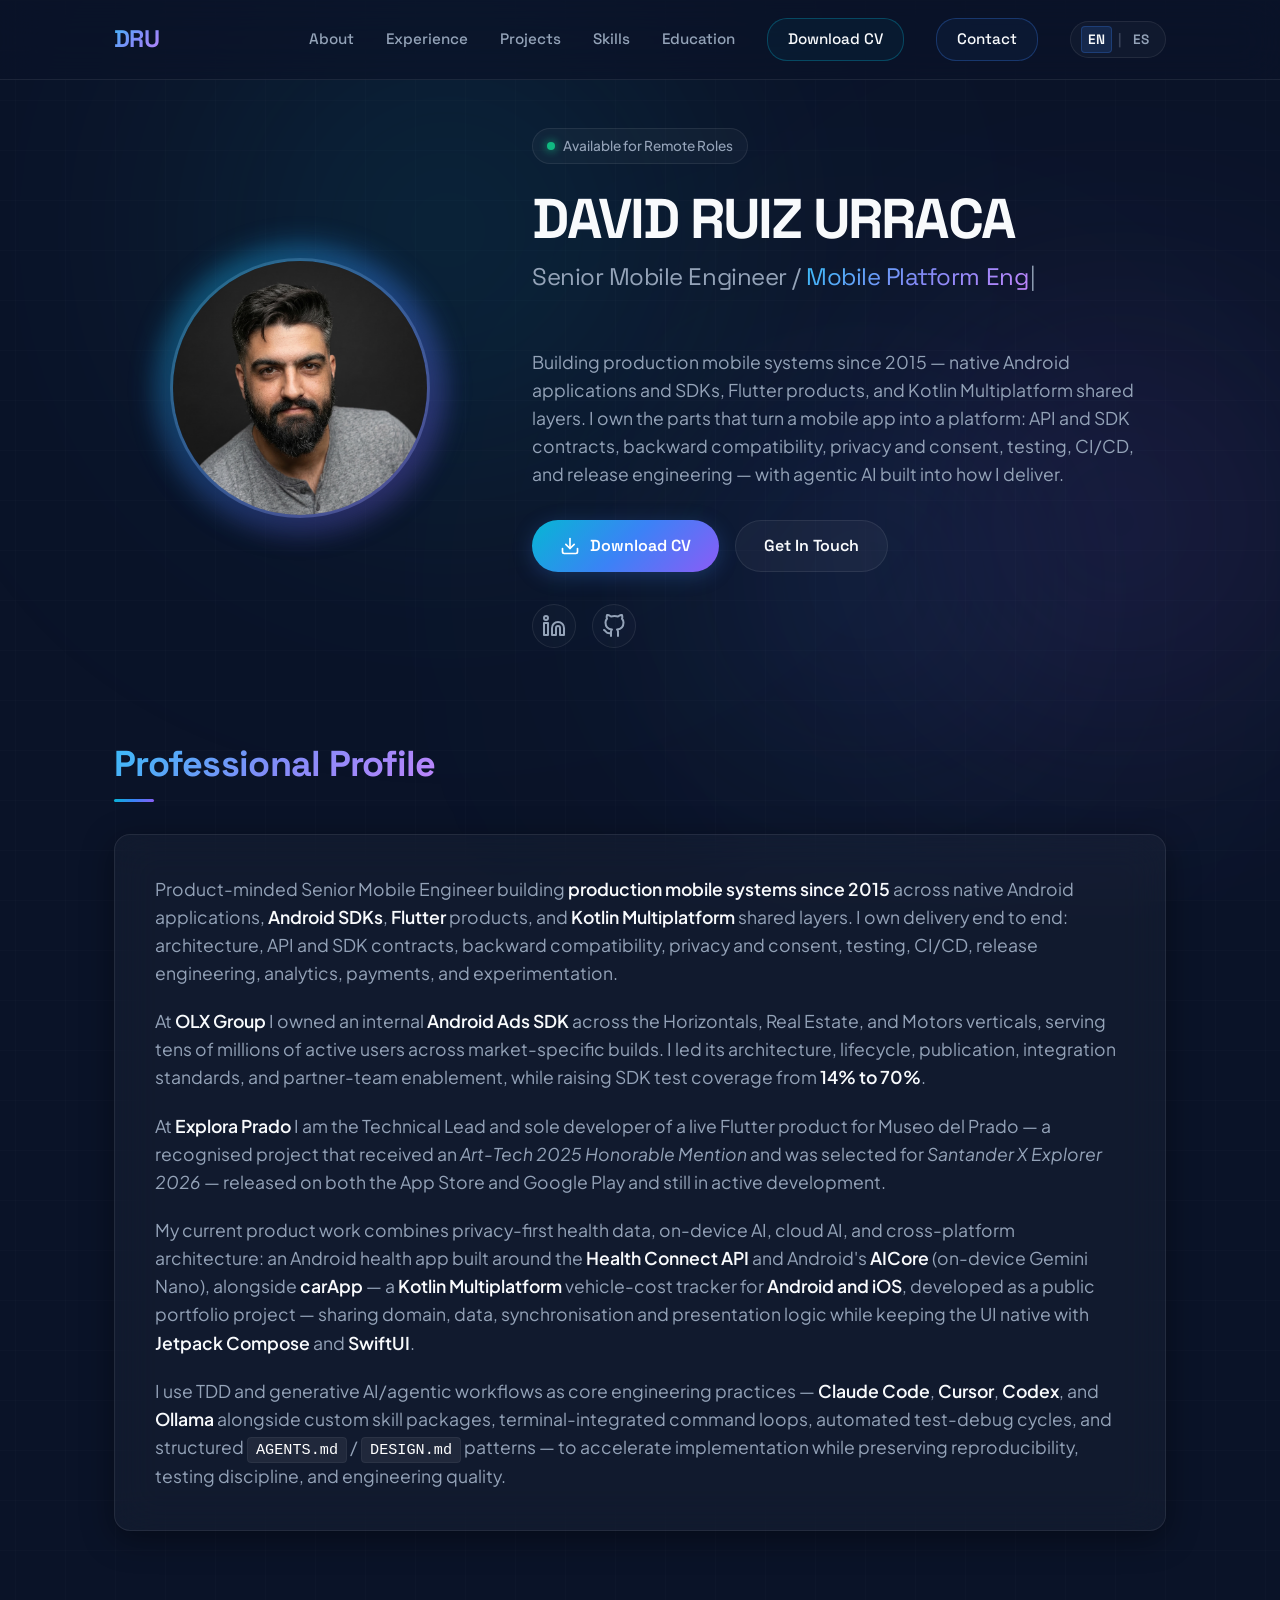
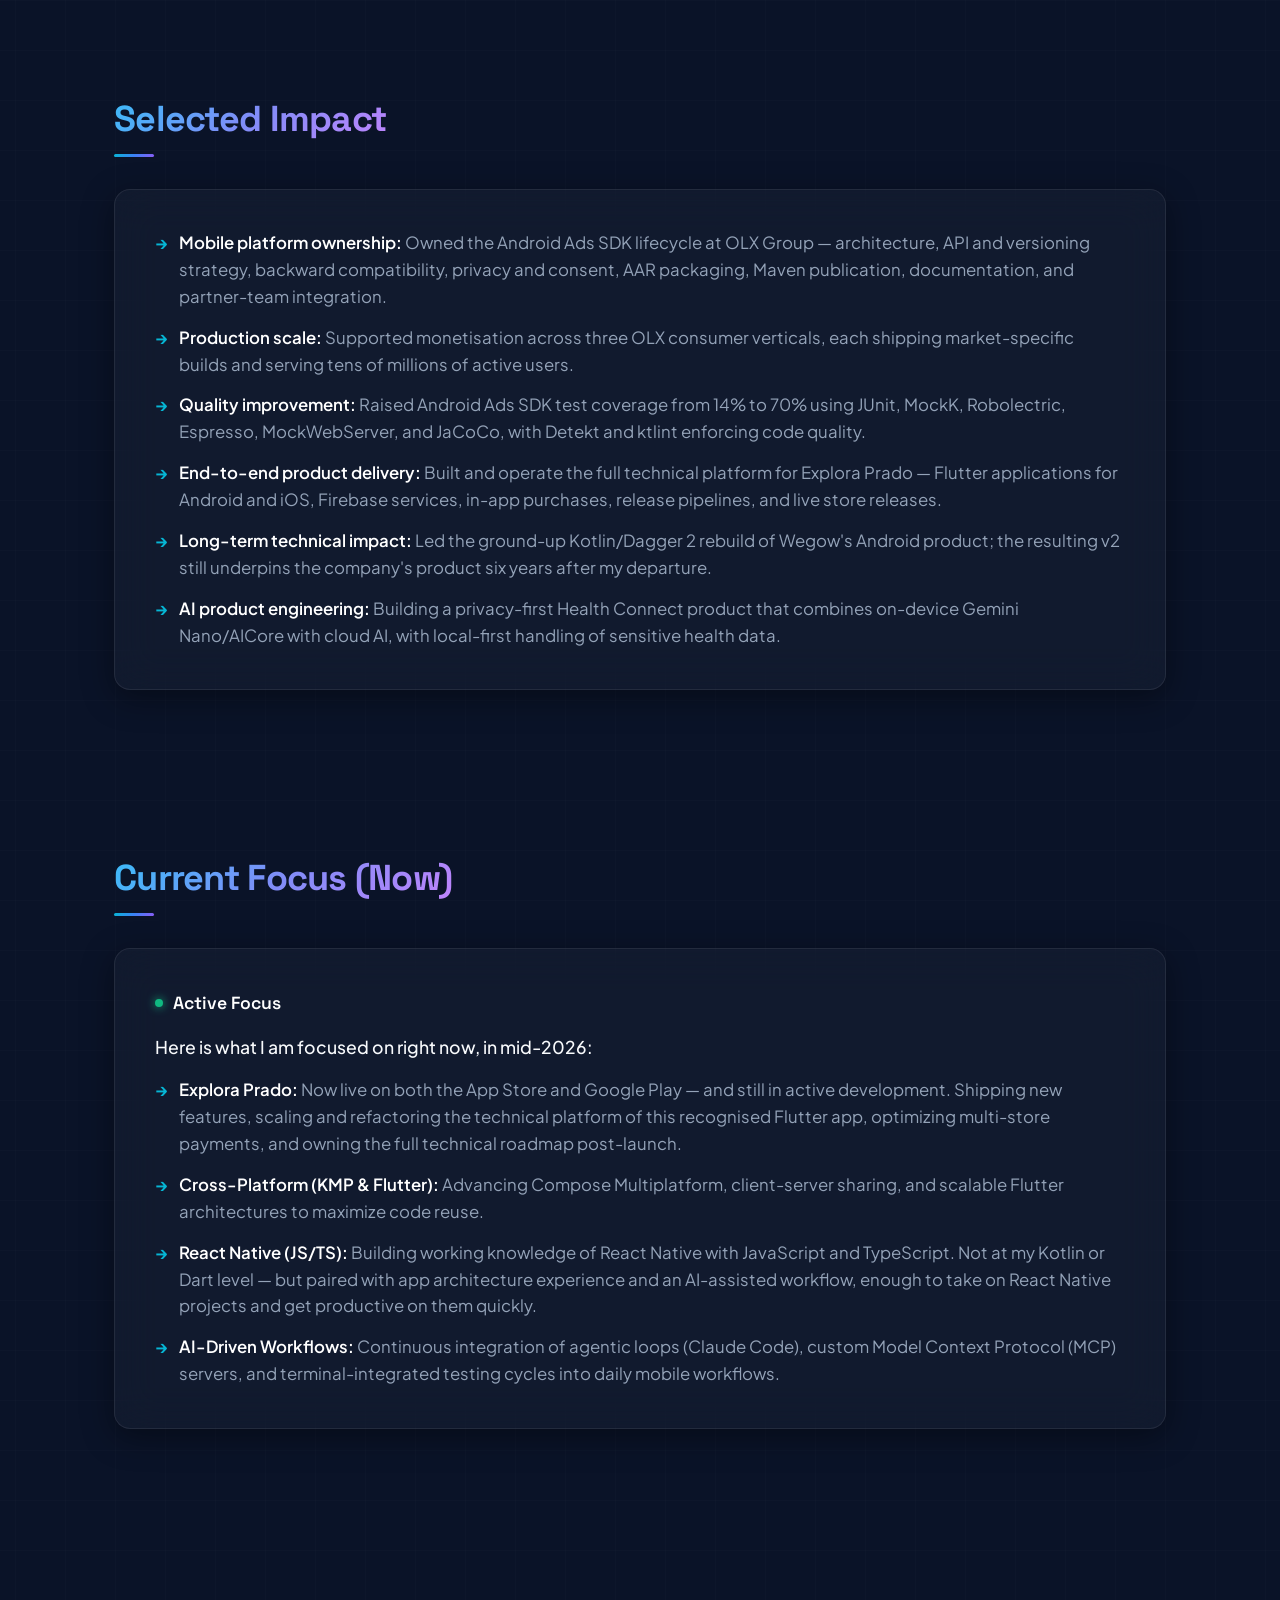
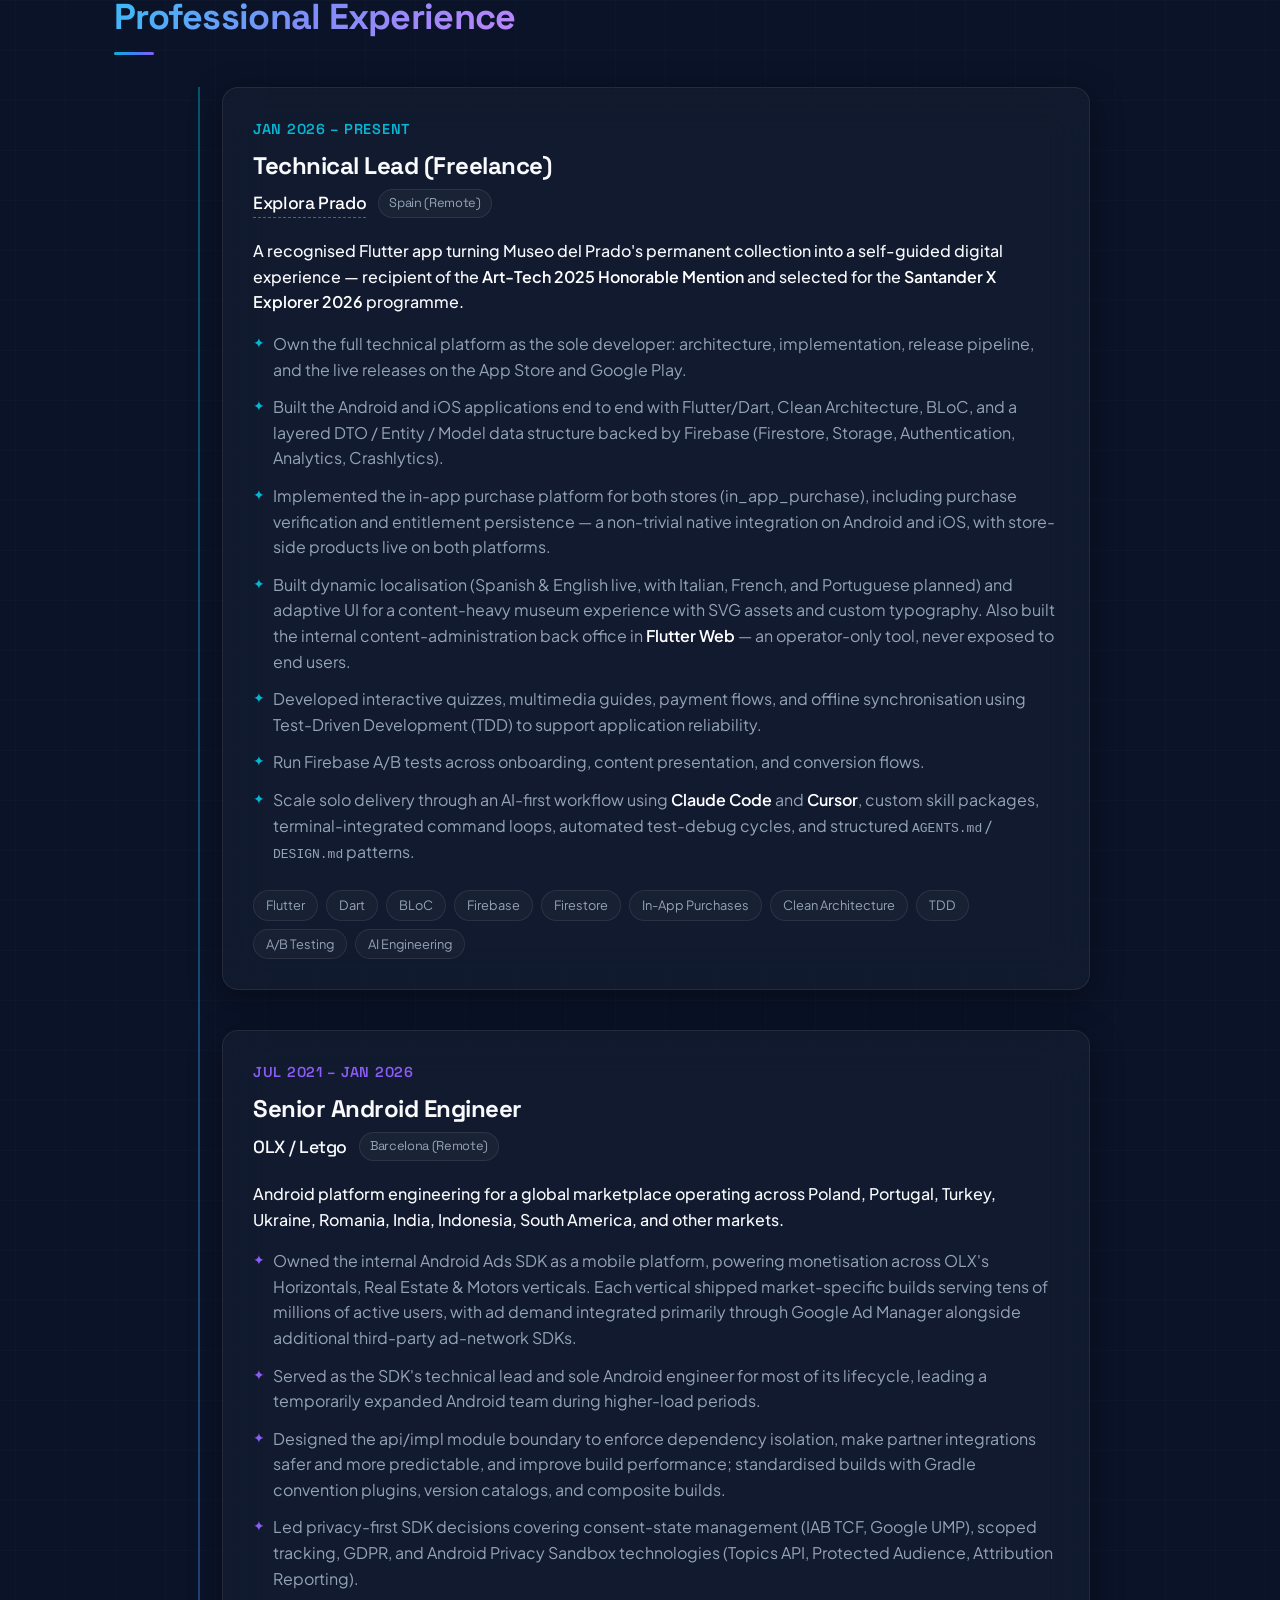
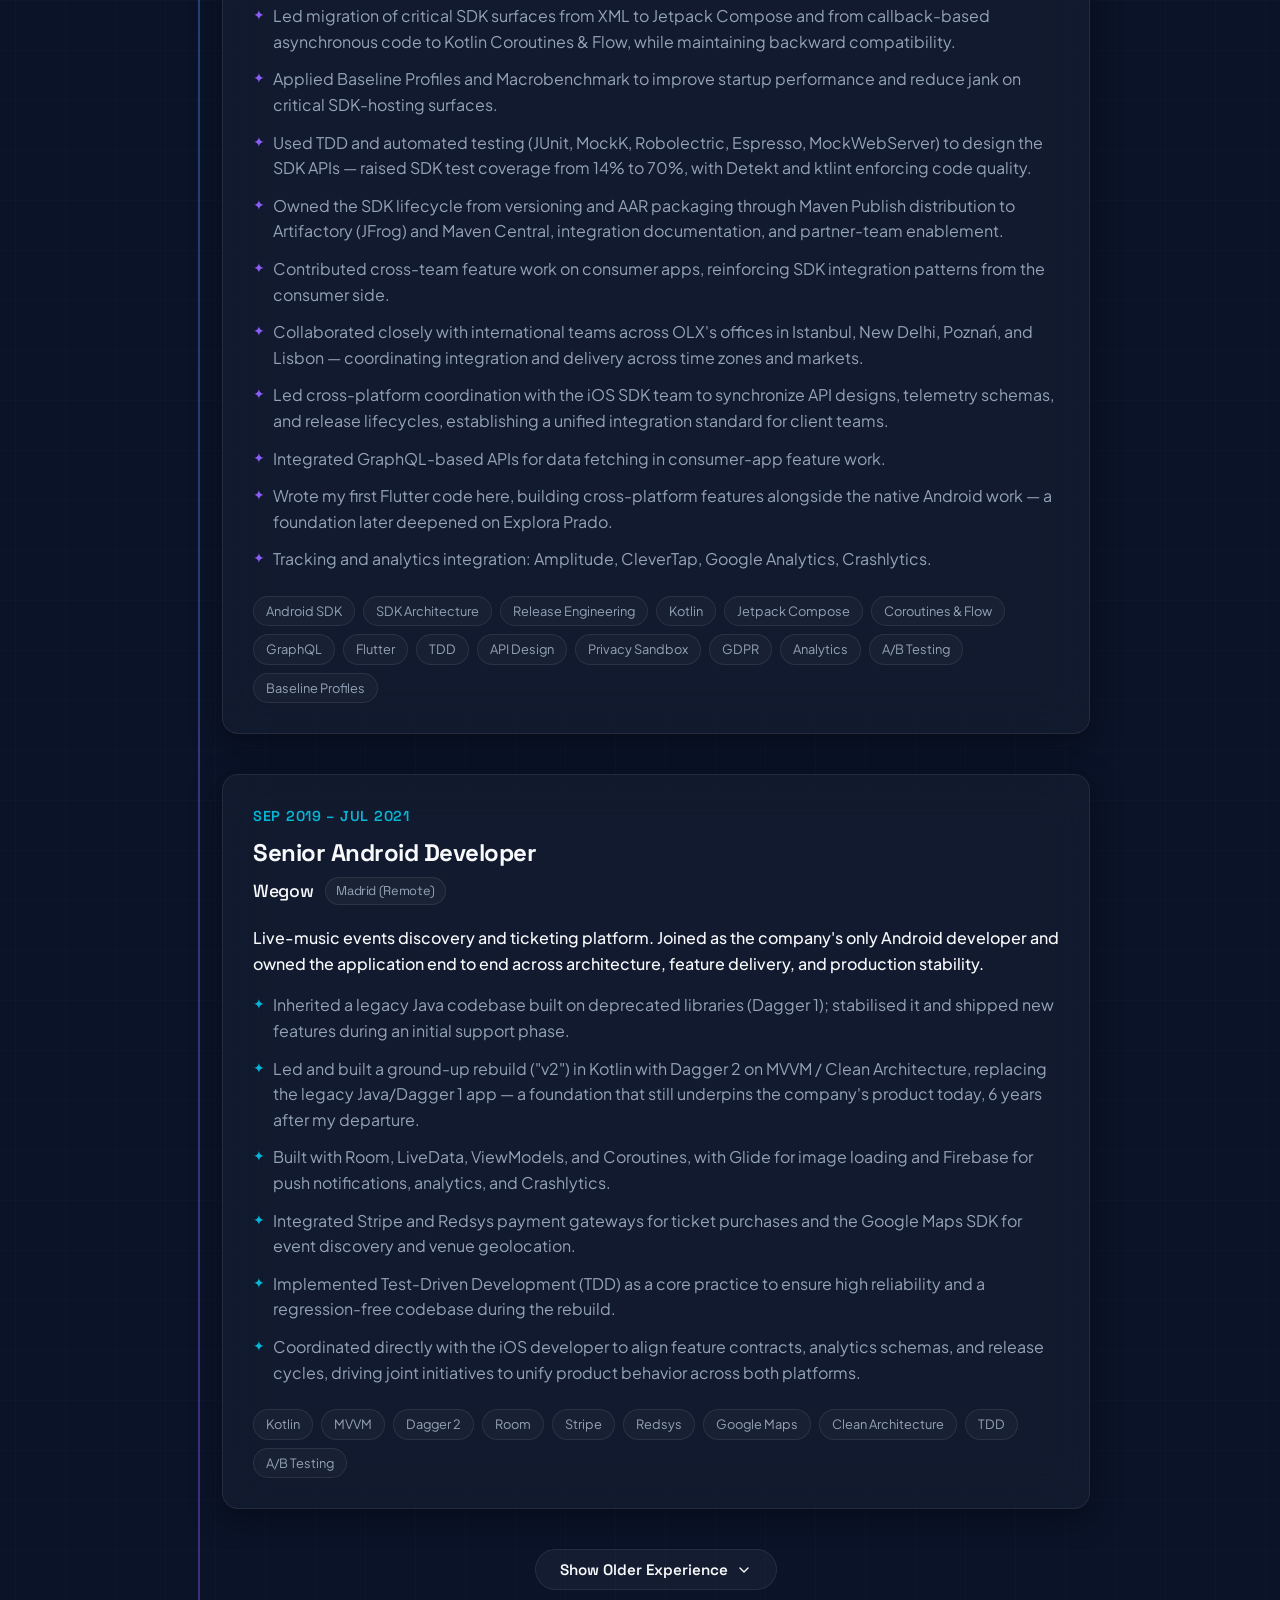
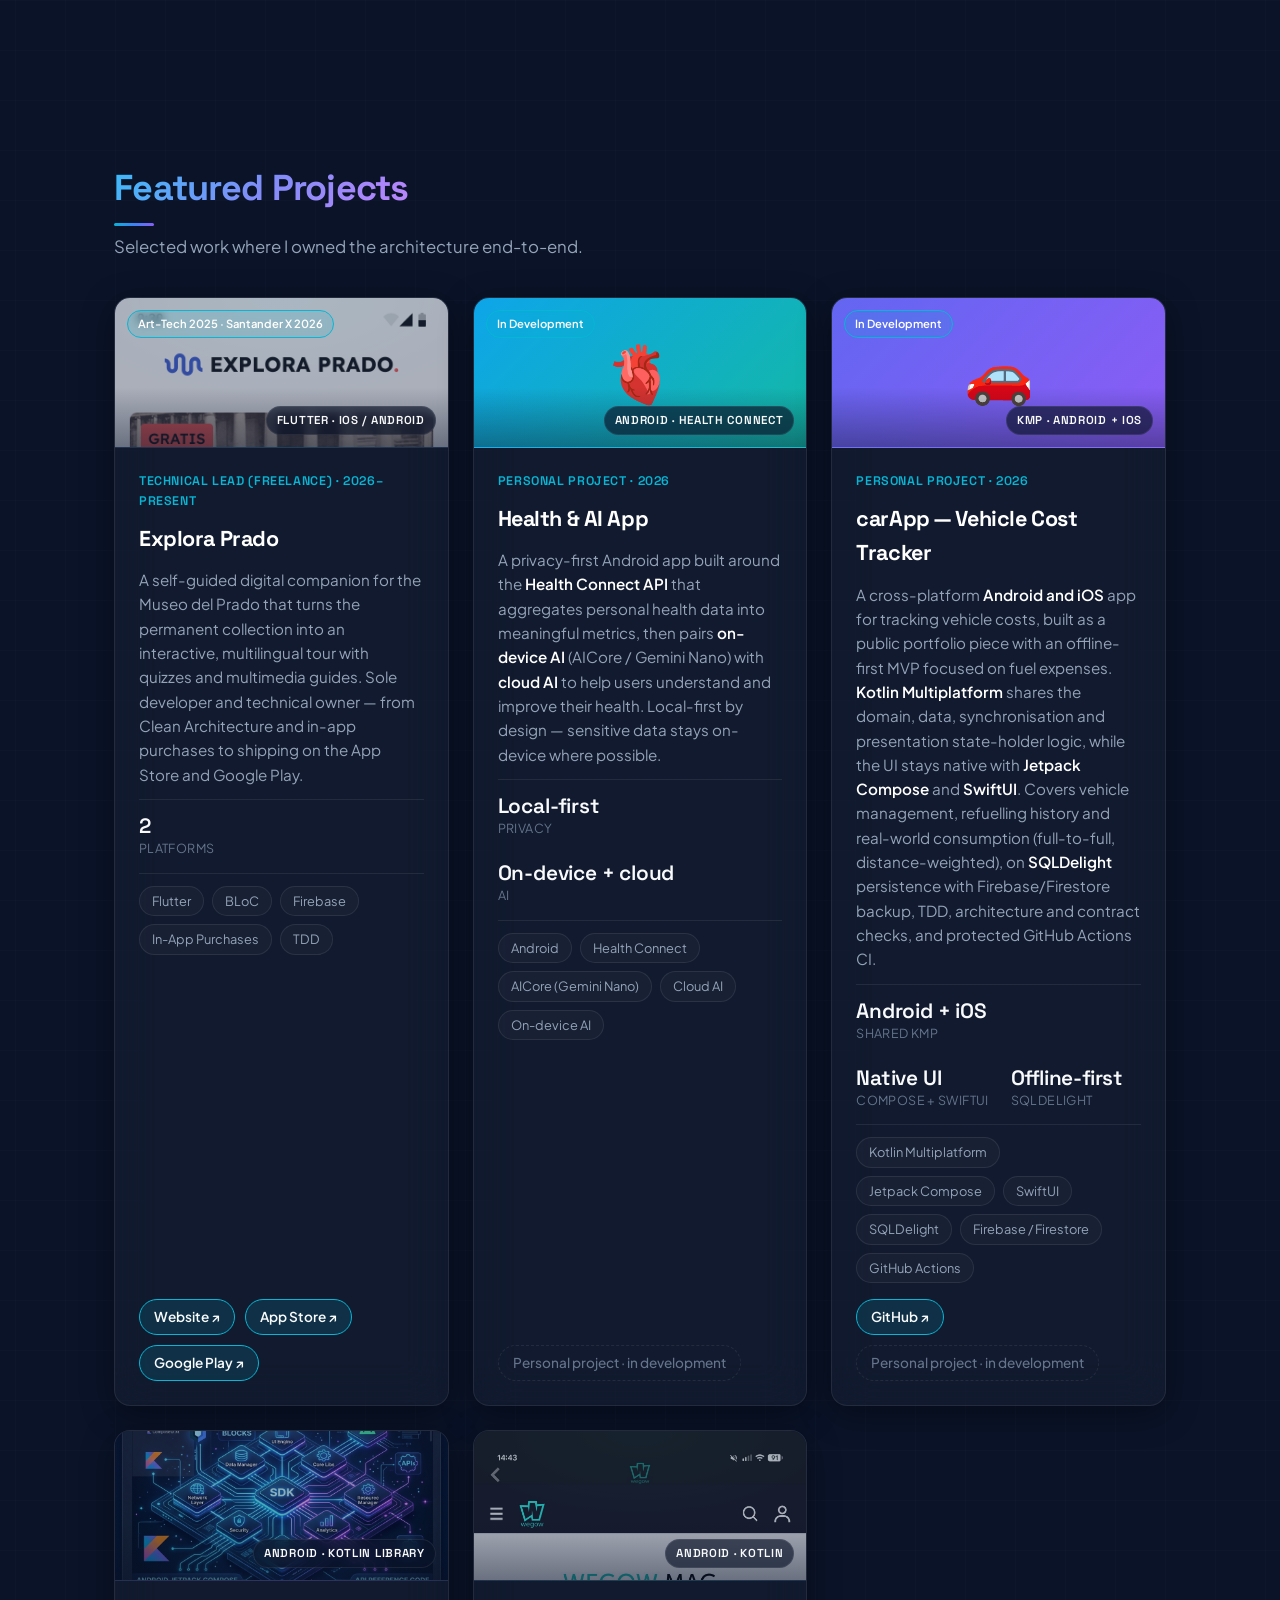
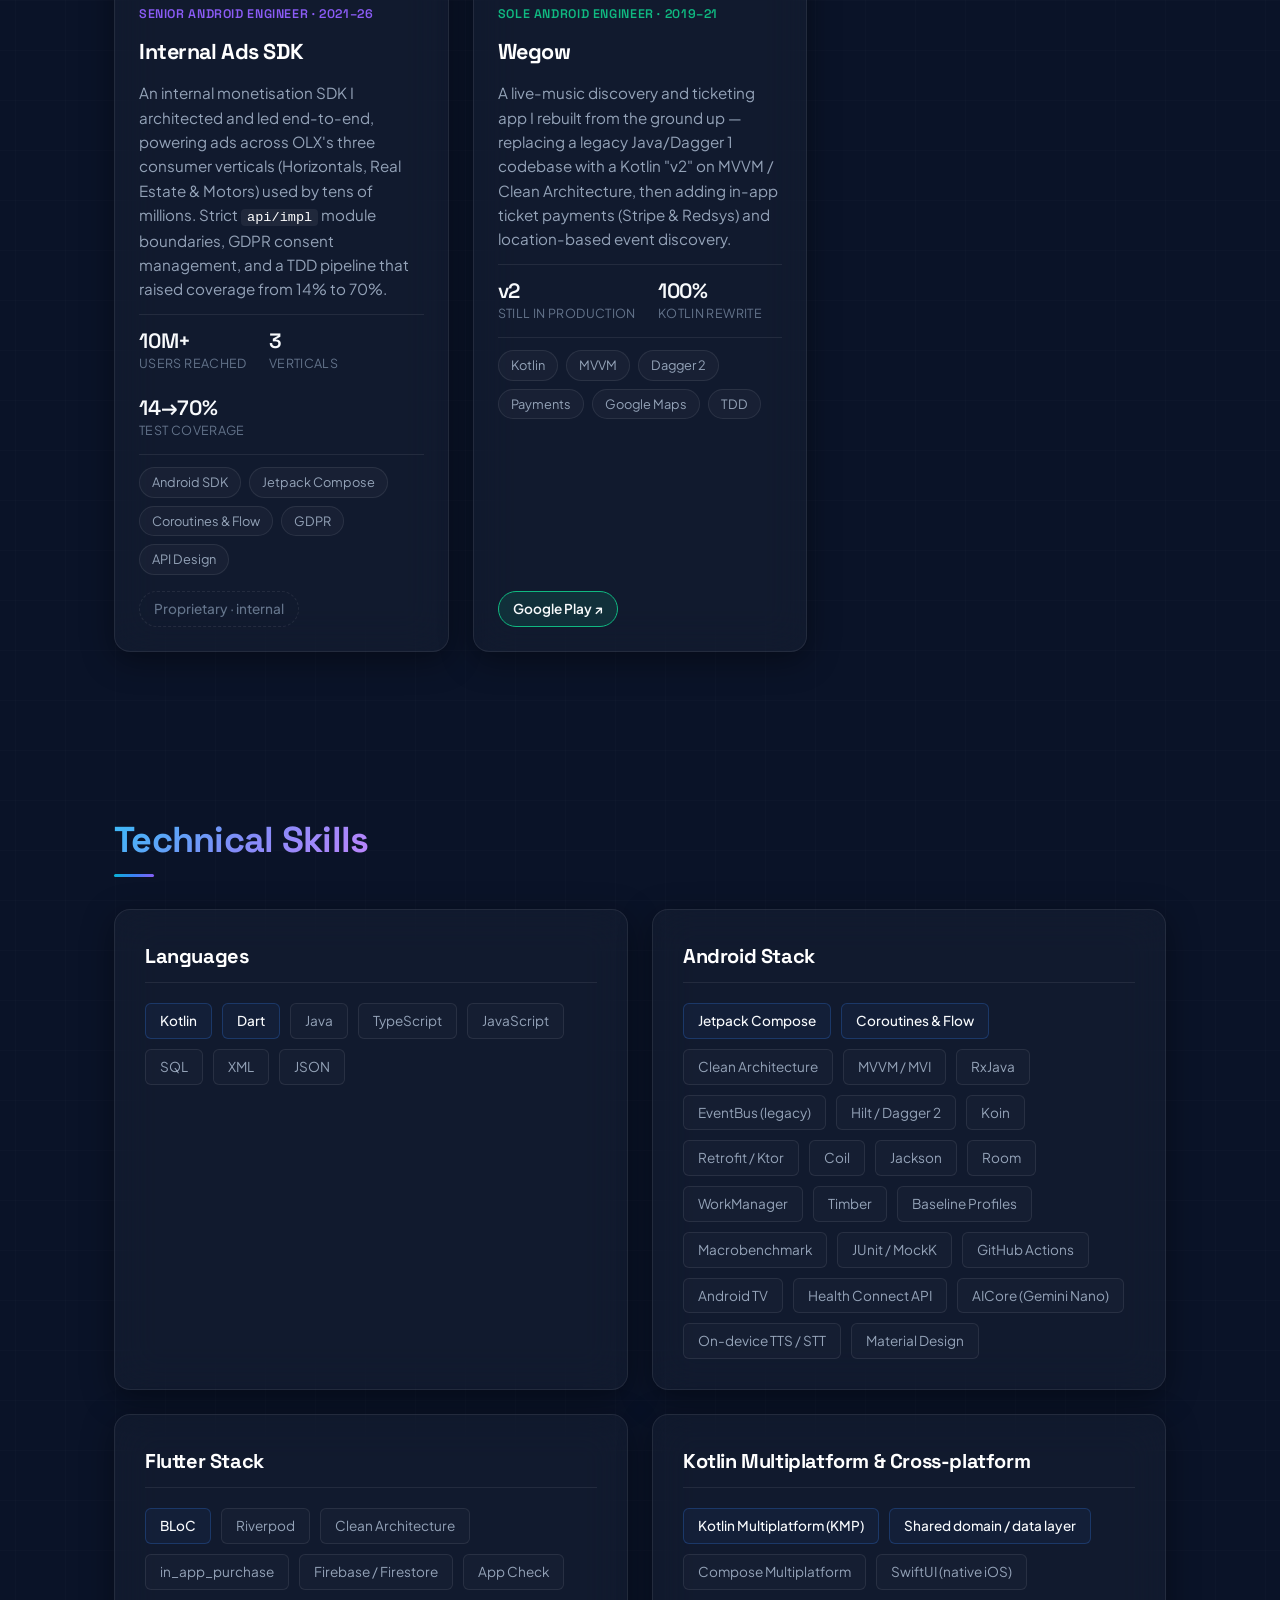
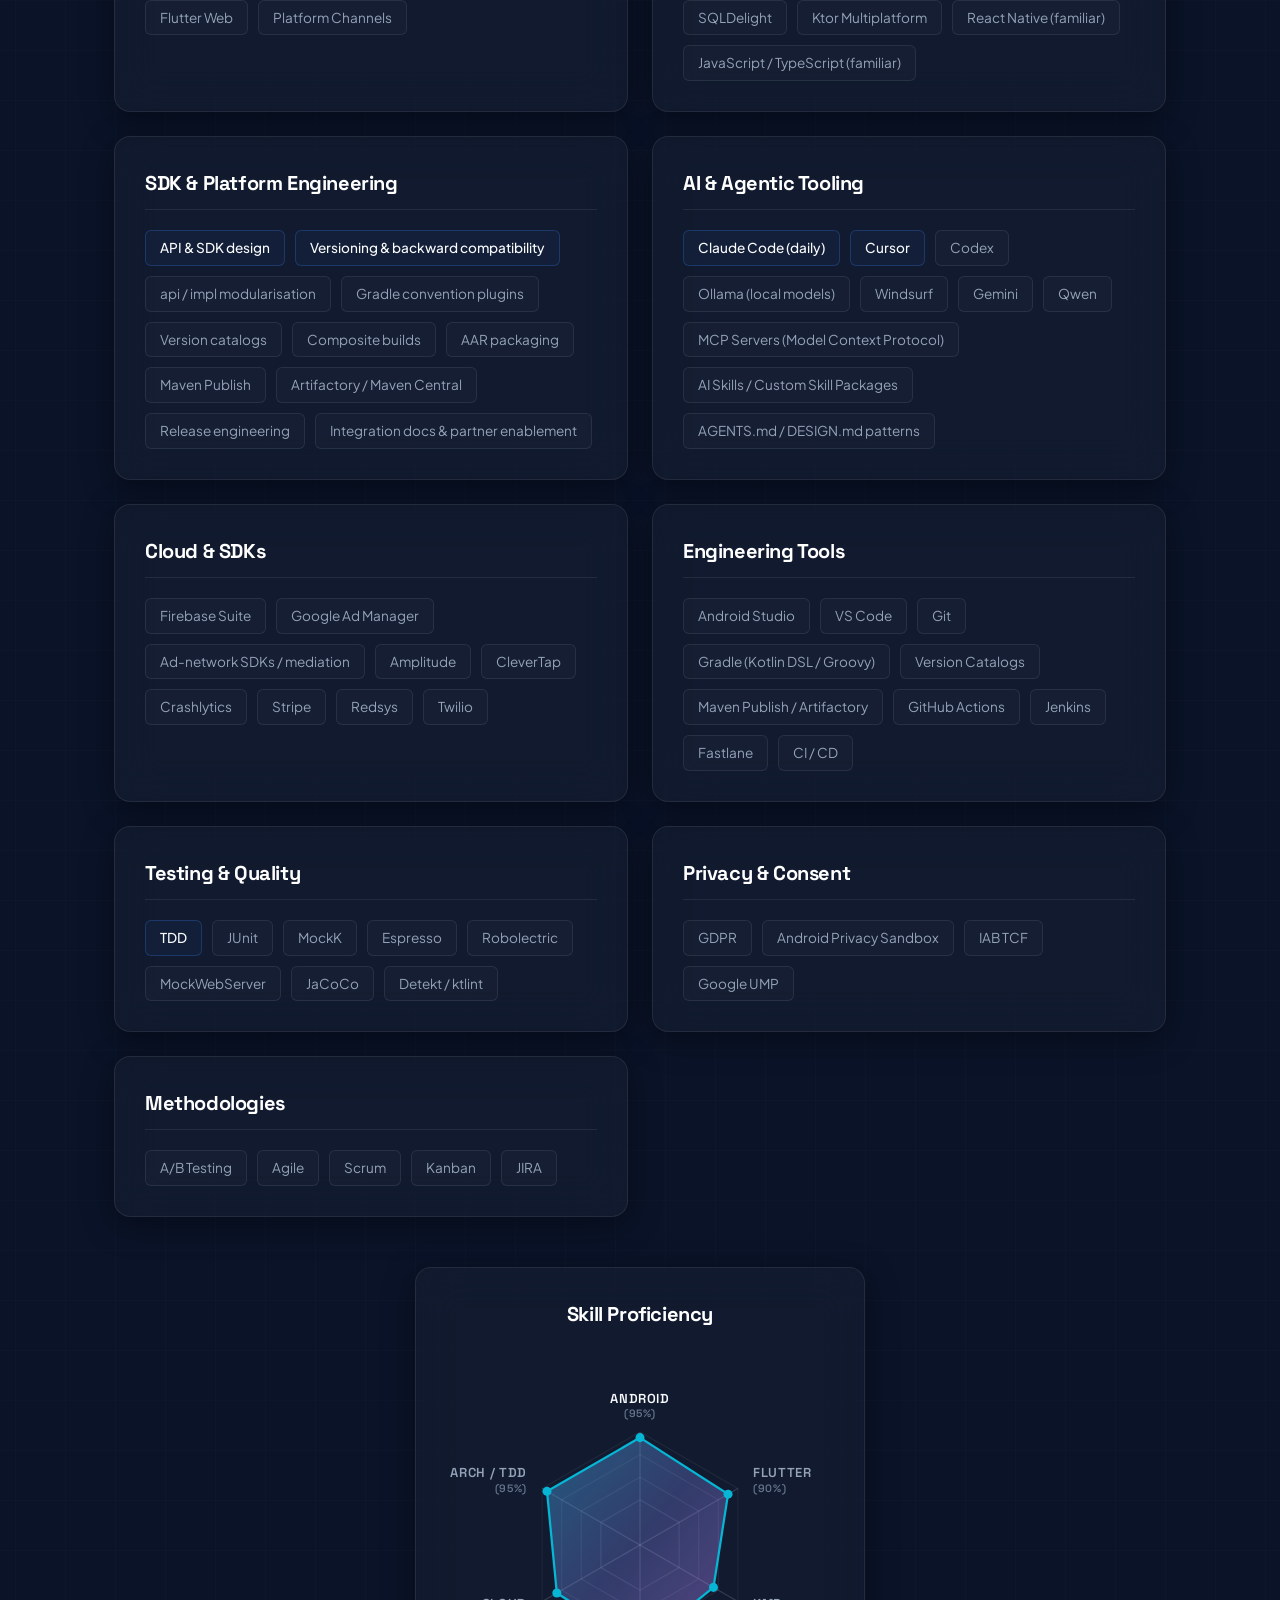
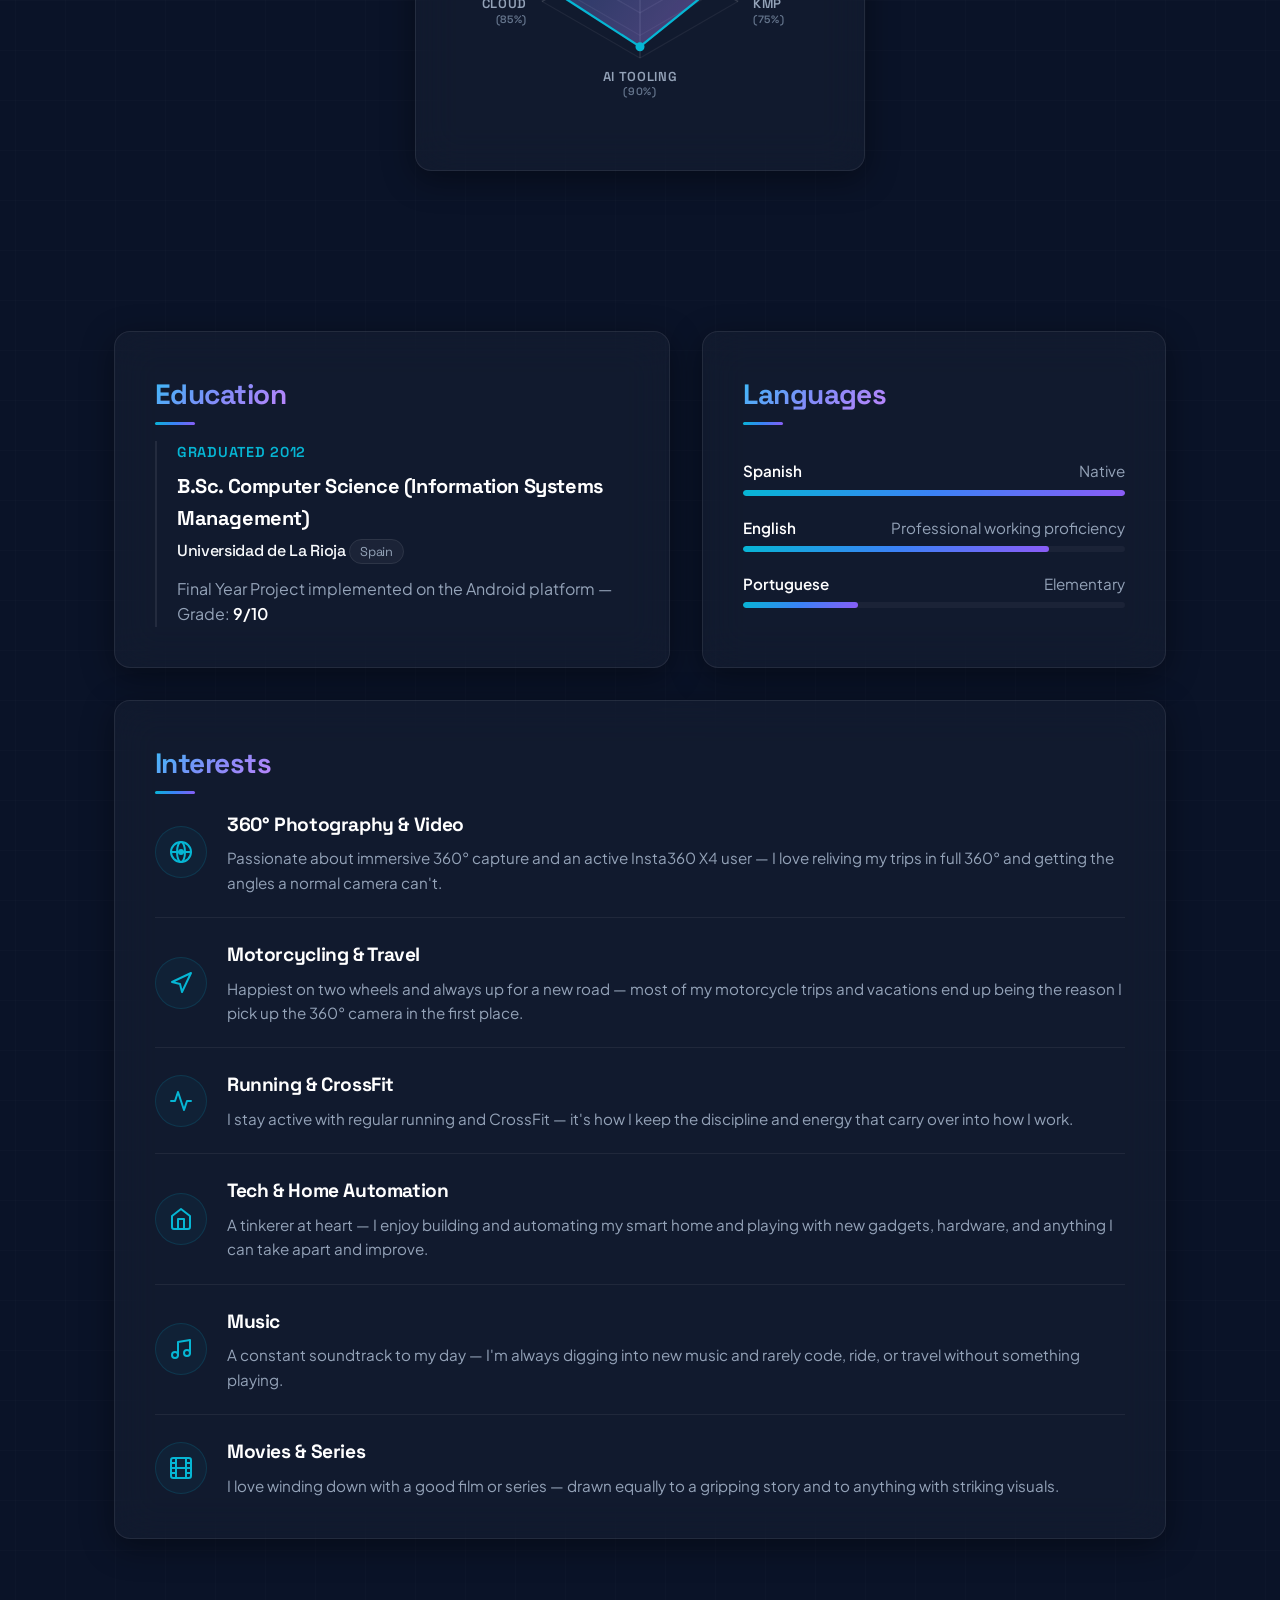
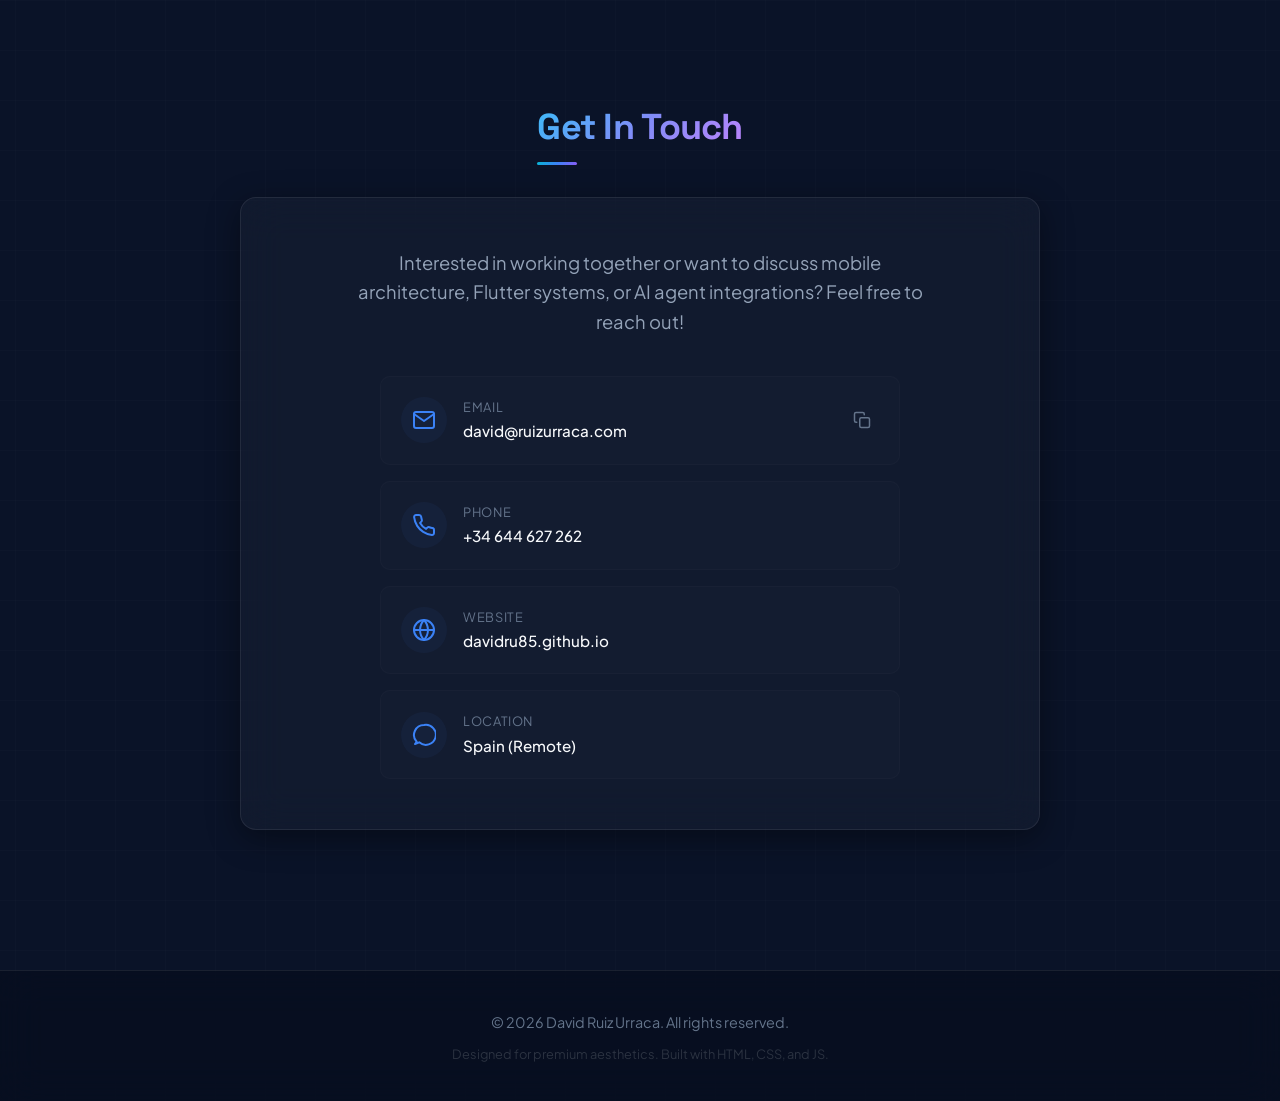
==== commit f8e1138f: "style(cv): enhance Selected Impact section with new styles and class naming" ====
--- a/index.html
+++ b/index.html
@@ -215,7 +215,7 @@
     <!-- Selected Impact Section -->
     <section id="impact" class="section-container scroll-offset">
       <h2 class="section-title"><span class="gradient-text">Selected Impact</span></h2>
-      <div class="glass-card spotlight-card">
+      <div class="glass-card spotlight-card impact-card">
         <ul class="now-list">
           <li><strong>Mobile platform ownership:</strong> Owned the Android Ads SDK lifecycle at OLX Group — architecture, API and versioning strategy, backward compatibility, privacy and consent, AAR packaging, Maven publication, documentation, and partner-team integration.</li>
           <li><strong>Production scale:</strong> Supported monetisation across three OLX consumer verticals, each shipping market-specific builds and serving tens of millions of active users.</li>
--- a/style.css
+++ b/style.css
@@ -1384,6 +1384,13 @@
 }
 
 /* -----------------------------------------
+   Selected Impact Section Styles
+   ----------------------------------------- */
+.impact-card {
+  padding: 40px;
+}
+
+/* -----------------------------------------
    Testimonials Section Styles
    ----------------------------------------- */
 .testimonials-grid {
@@ -1880,7 +1887,7 @@
     gap: 15px;
   }
   
-  #about-card, .edu-card, .lang-card {
+  #about-card, .edu-card, .lang-card, .now-card, .impact-card {
     padding: 24px;
   }
 }
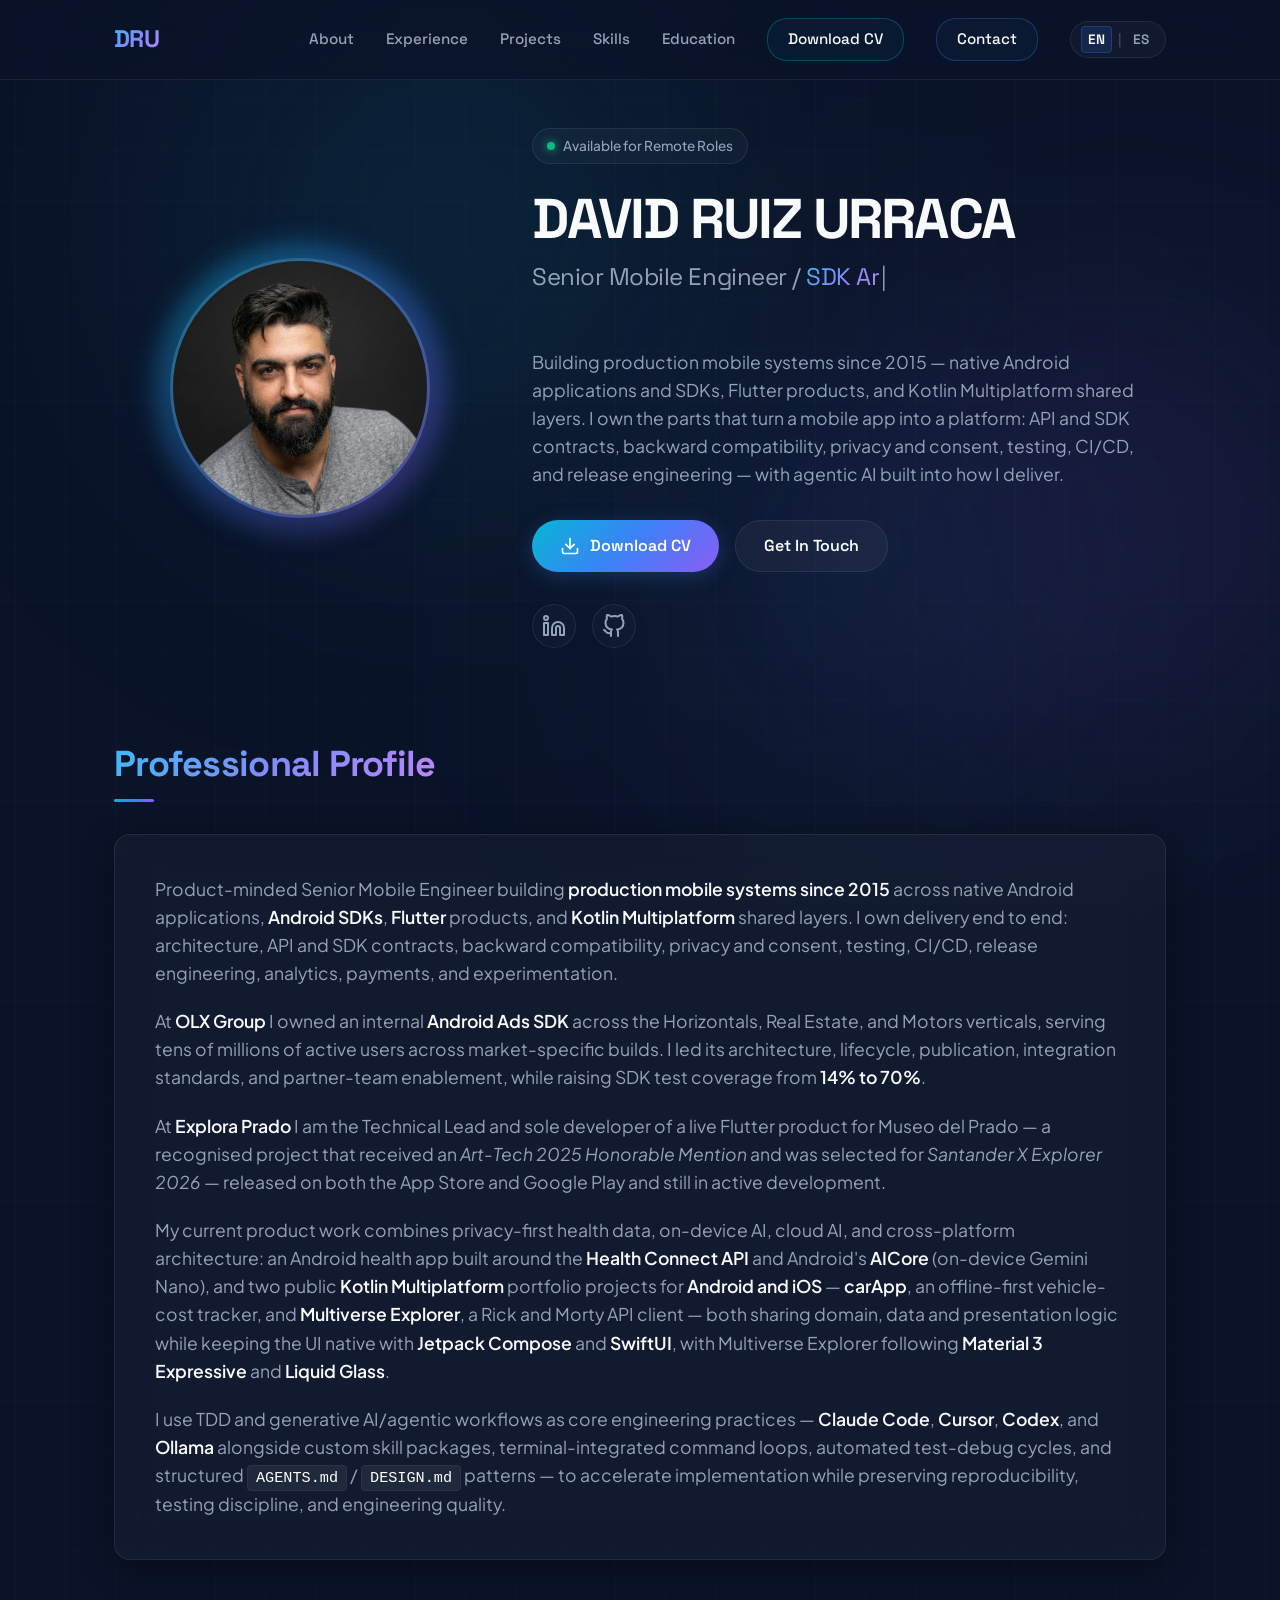
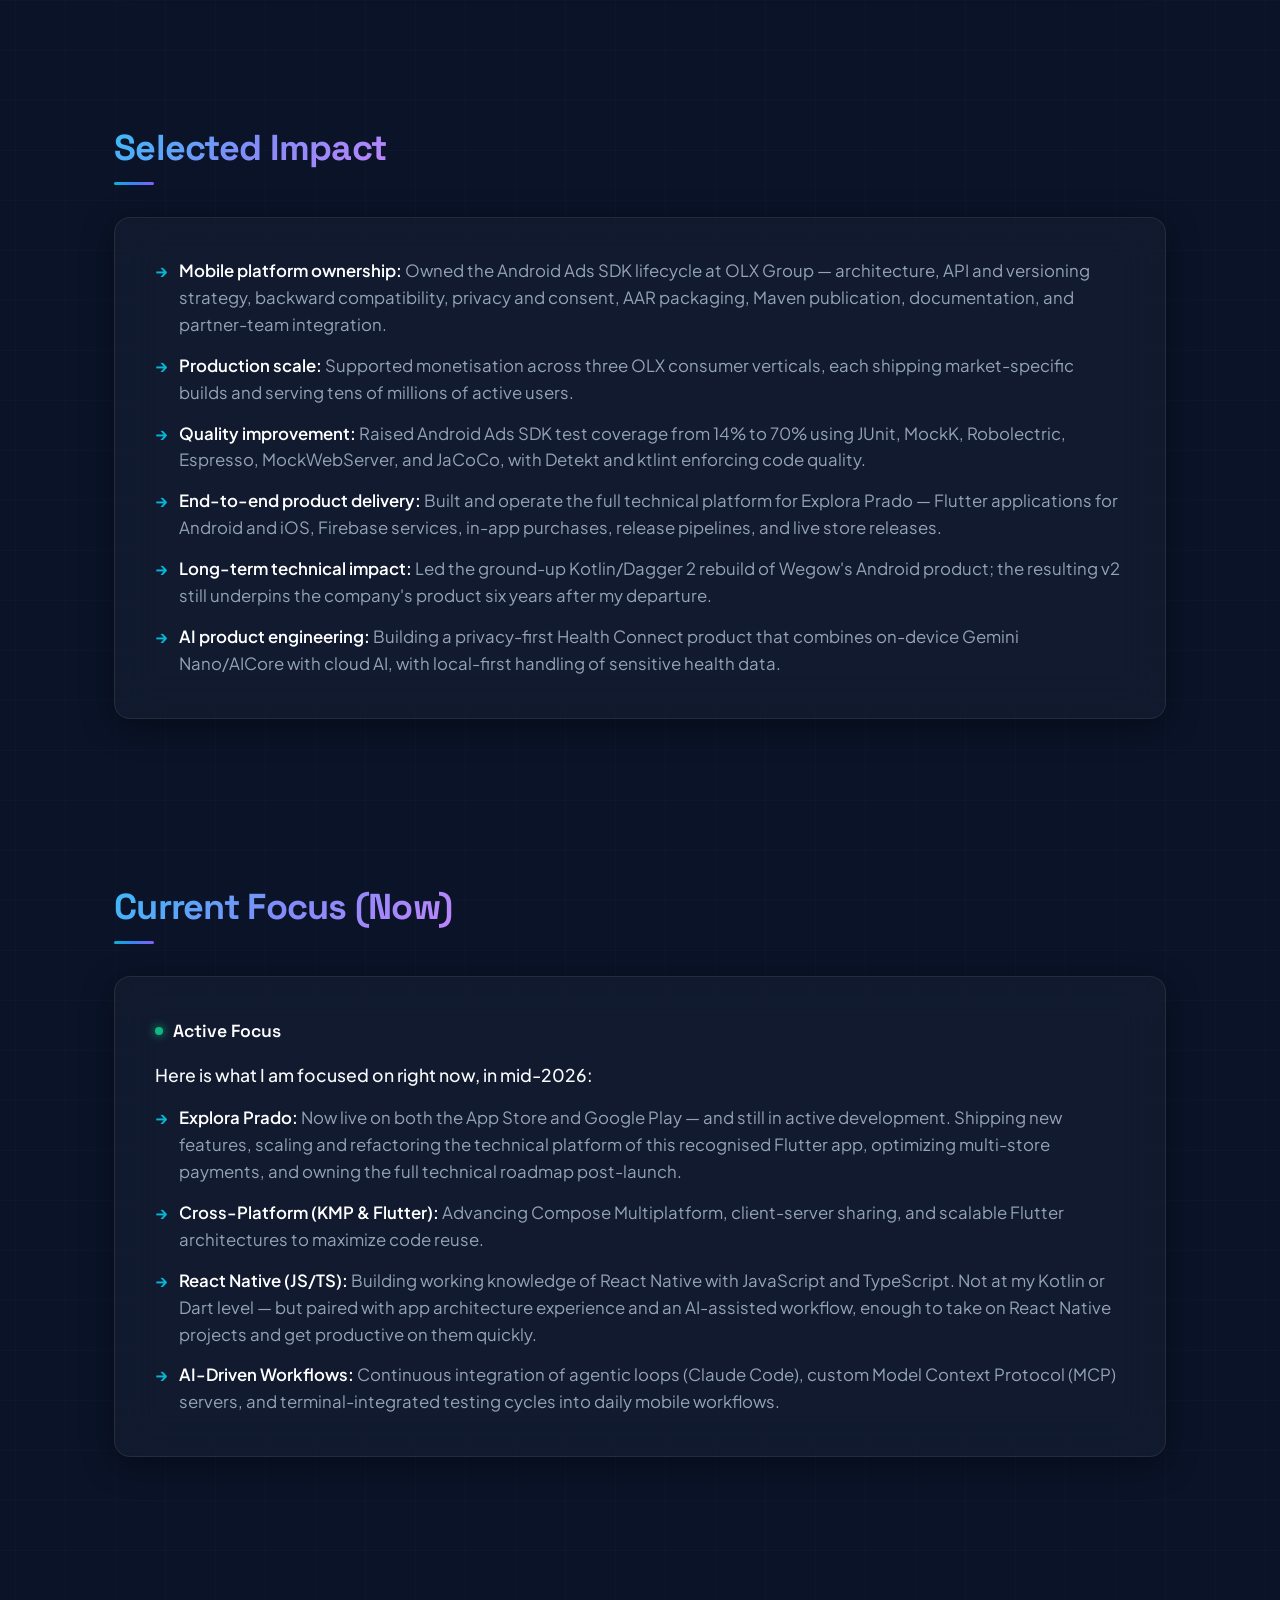
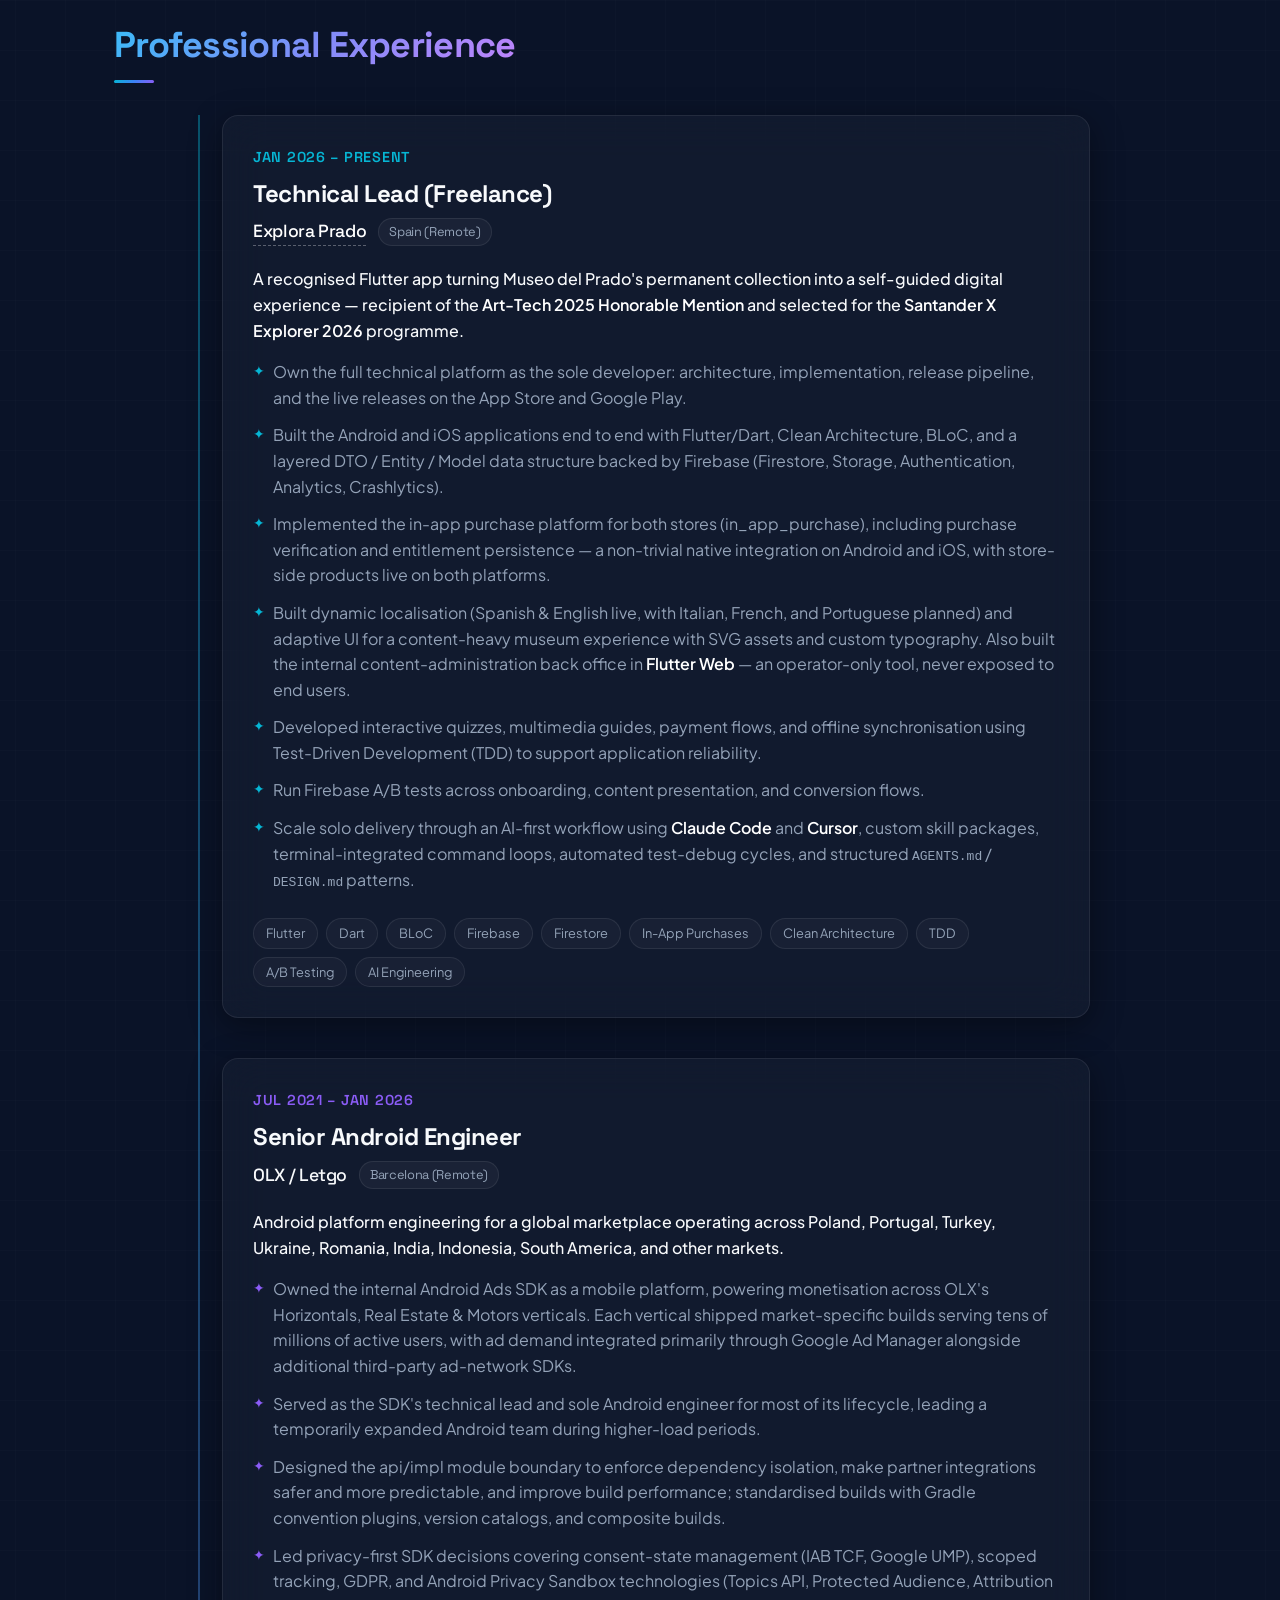
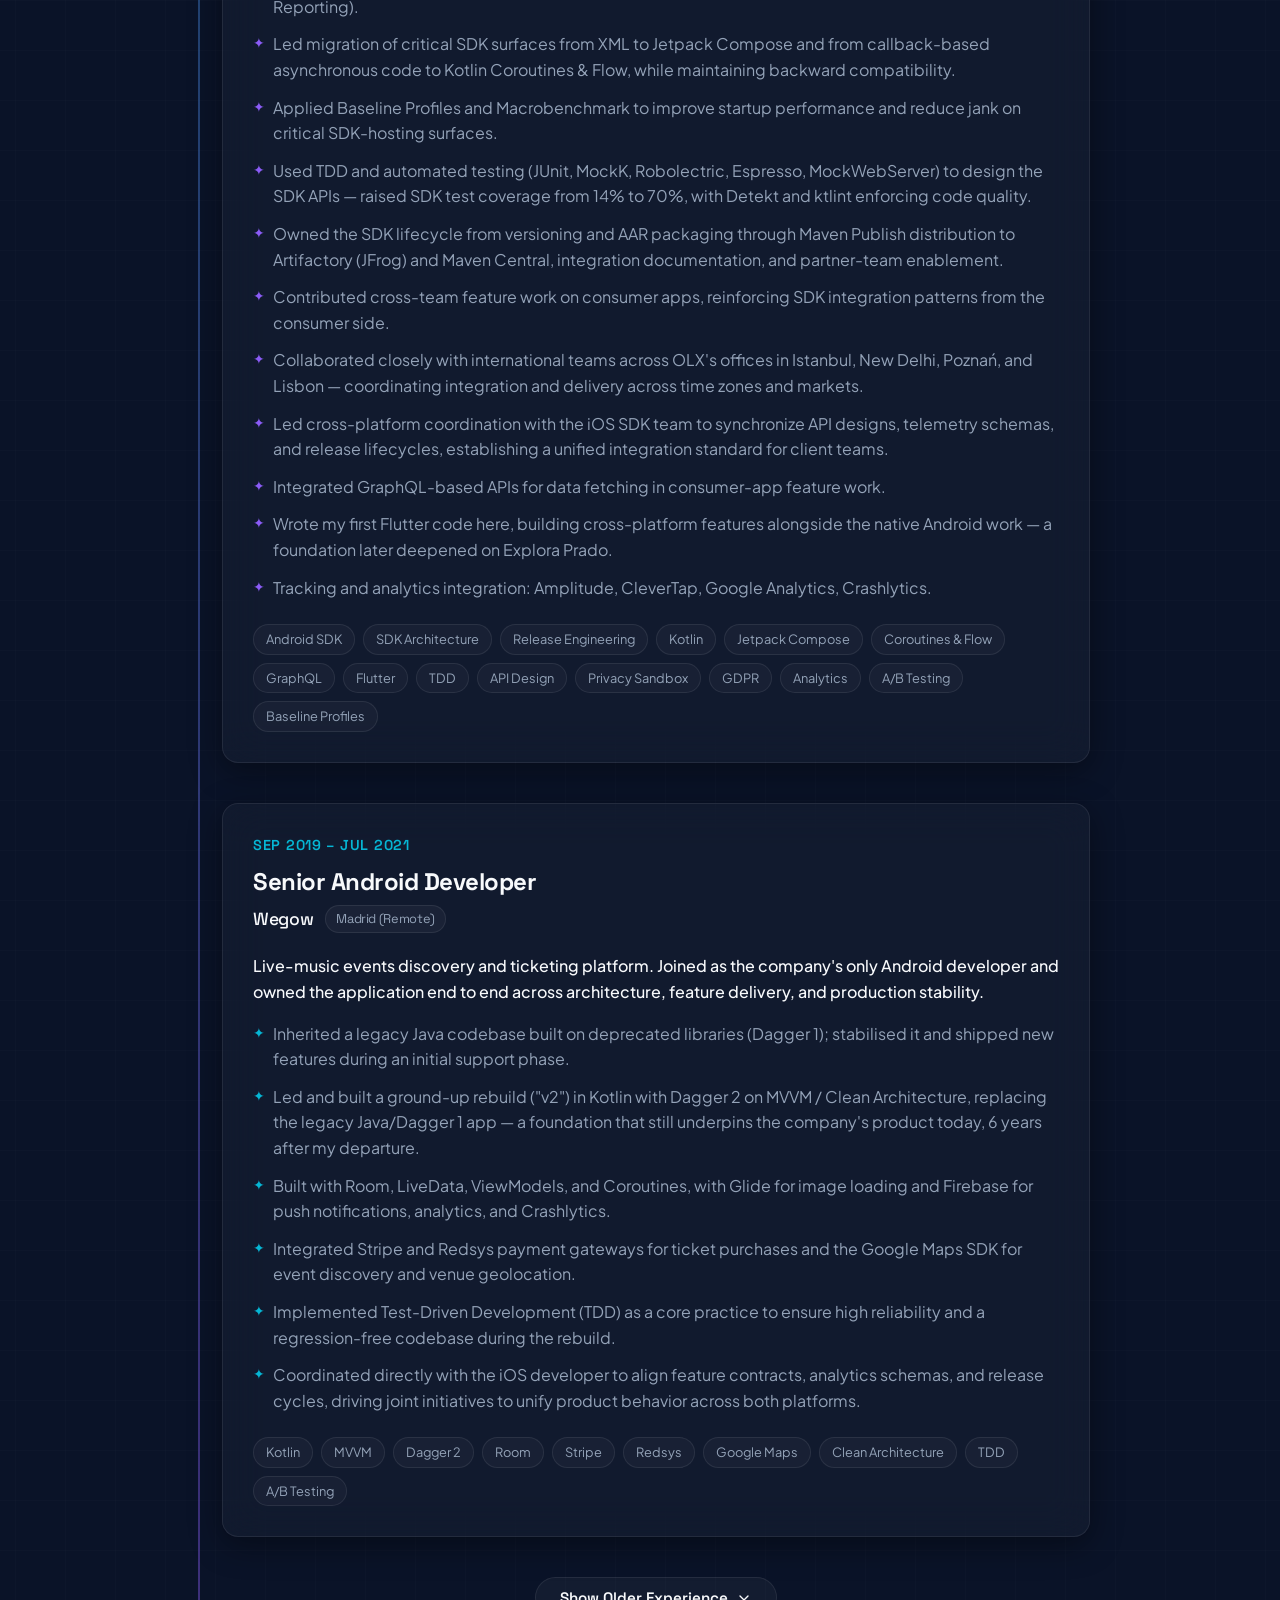
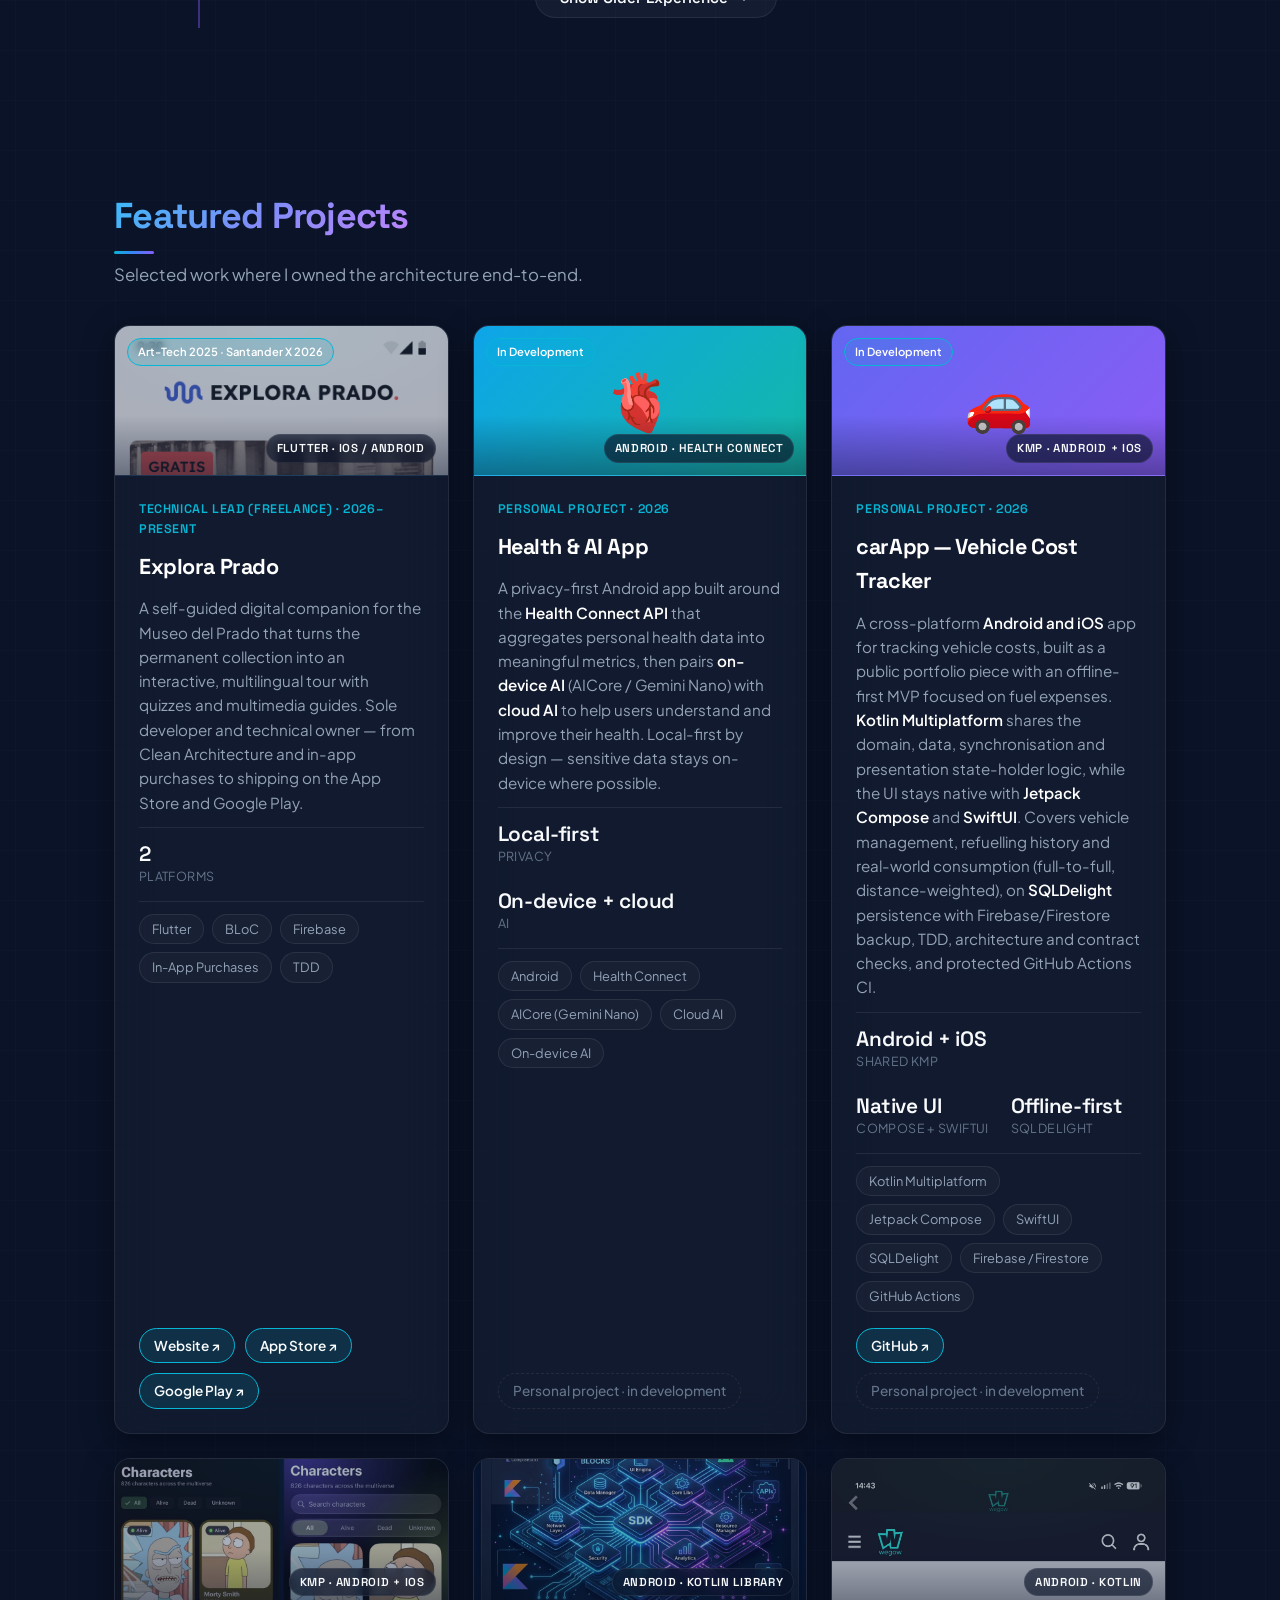
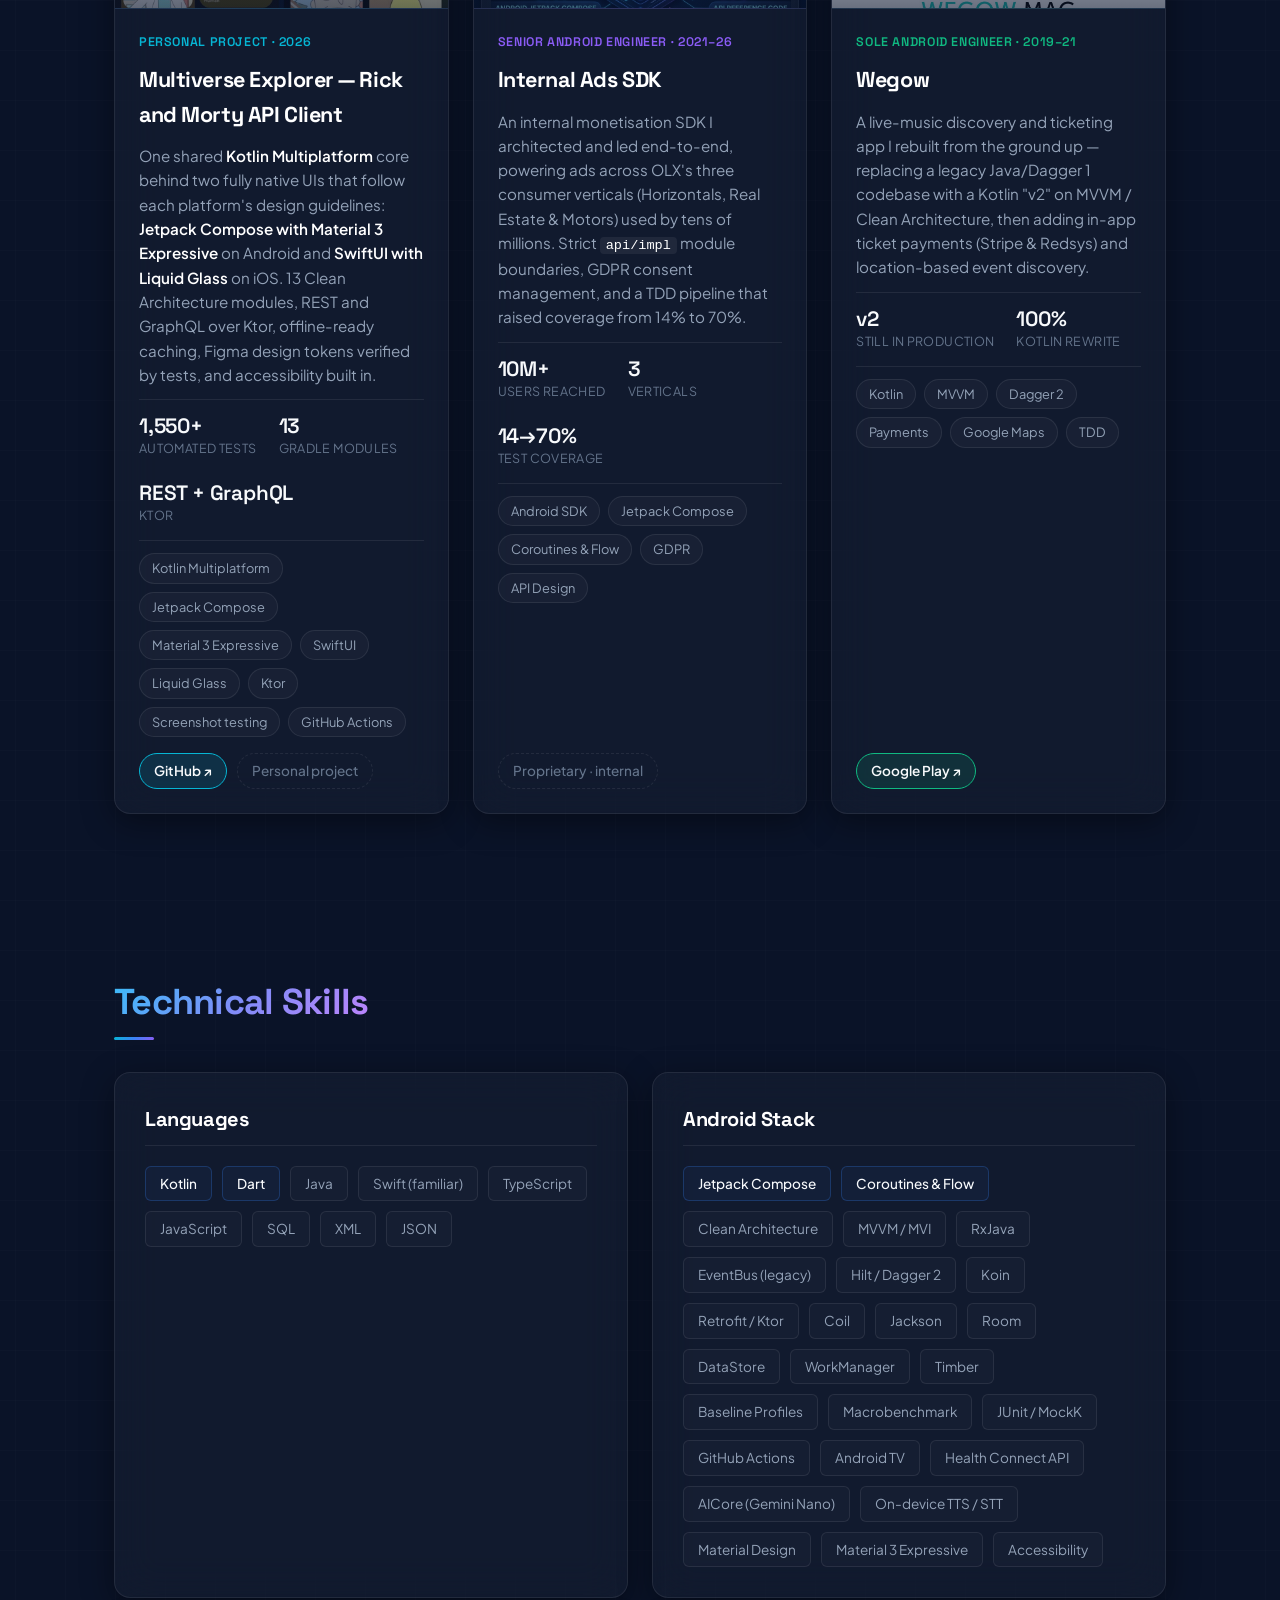
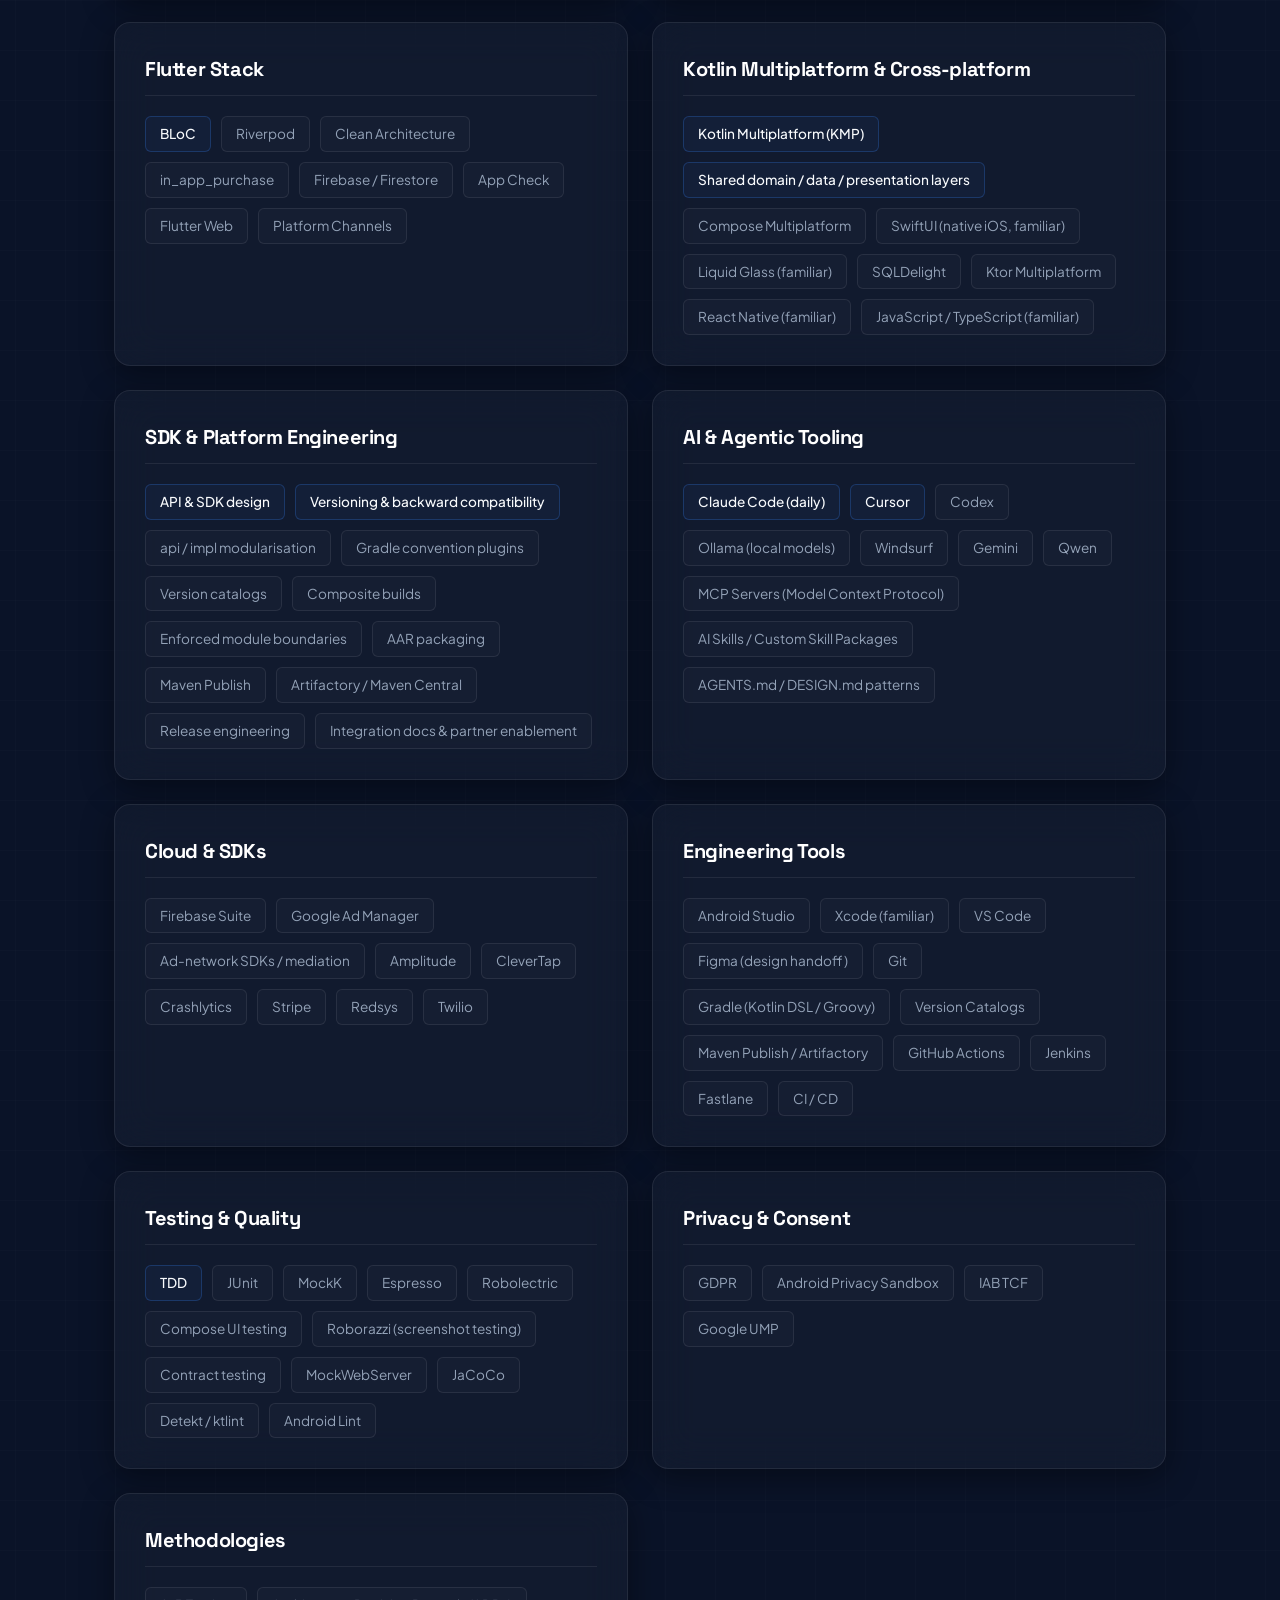
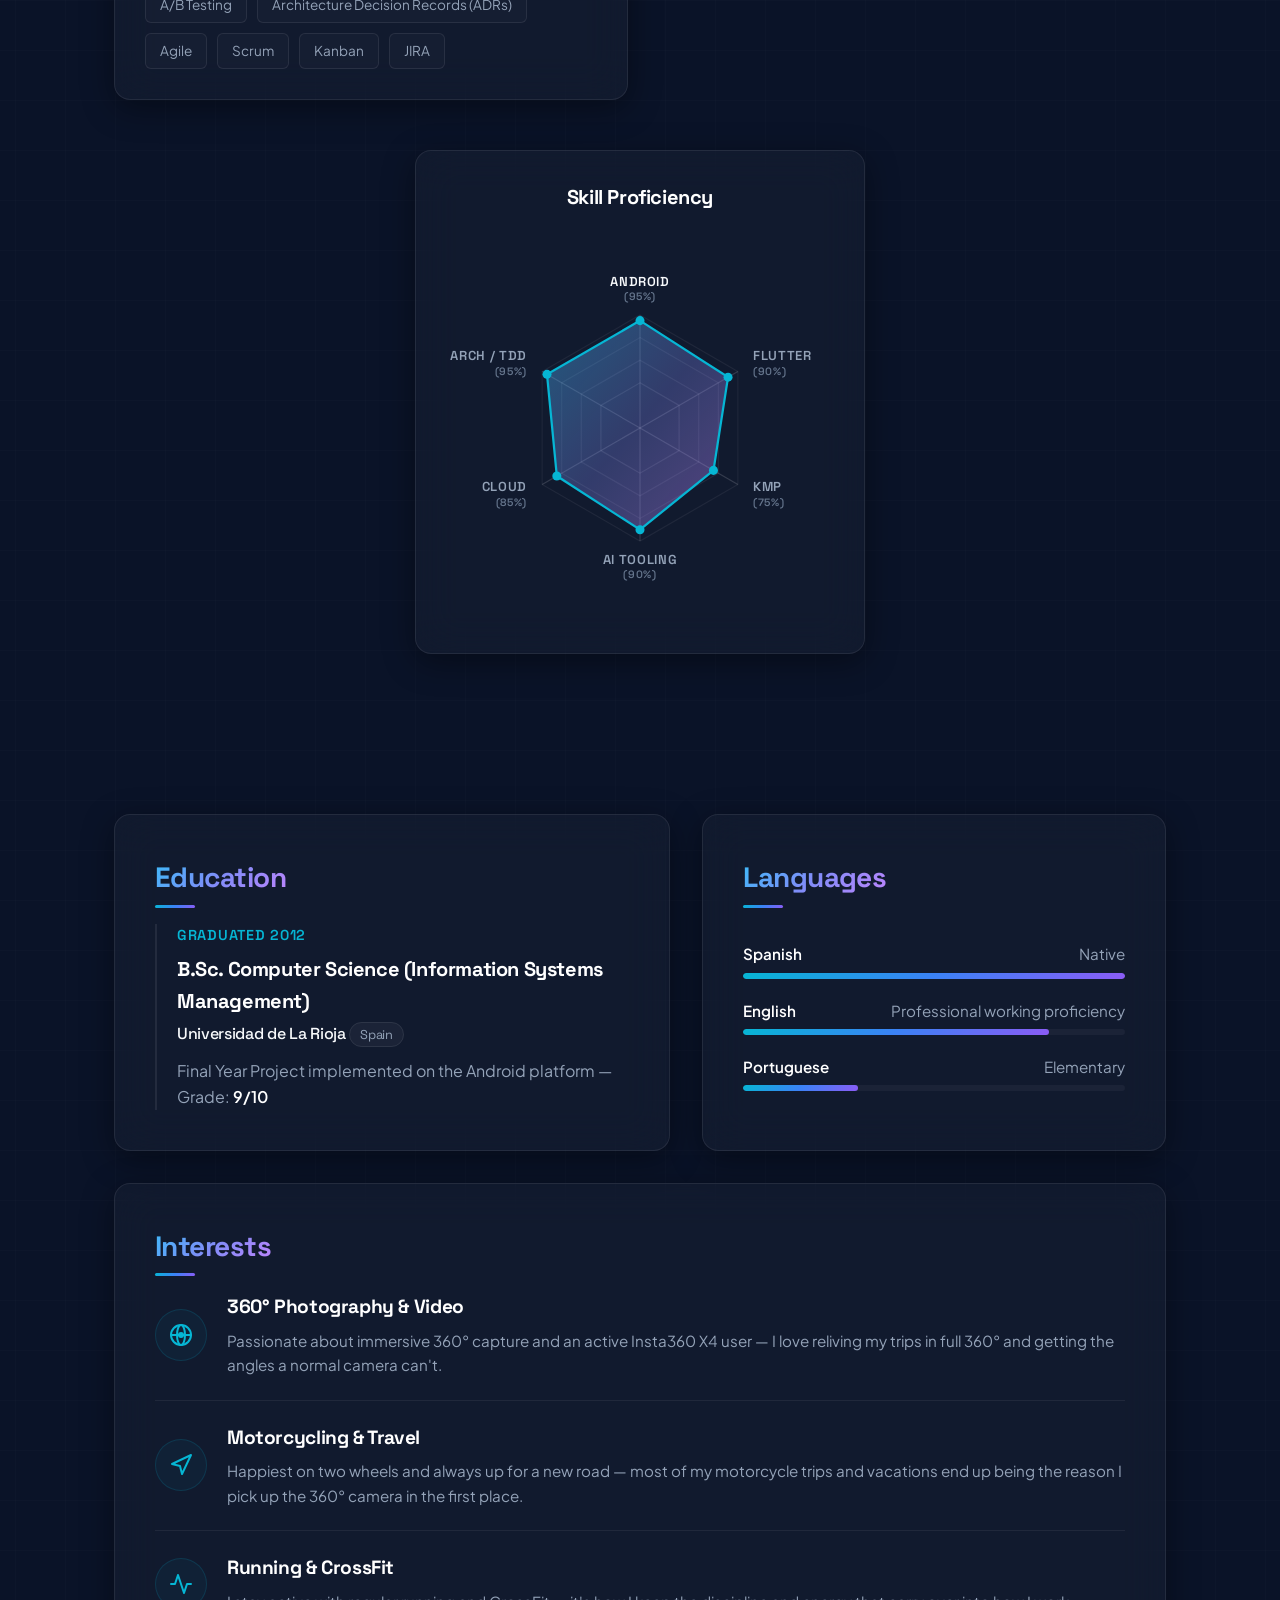
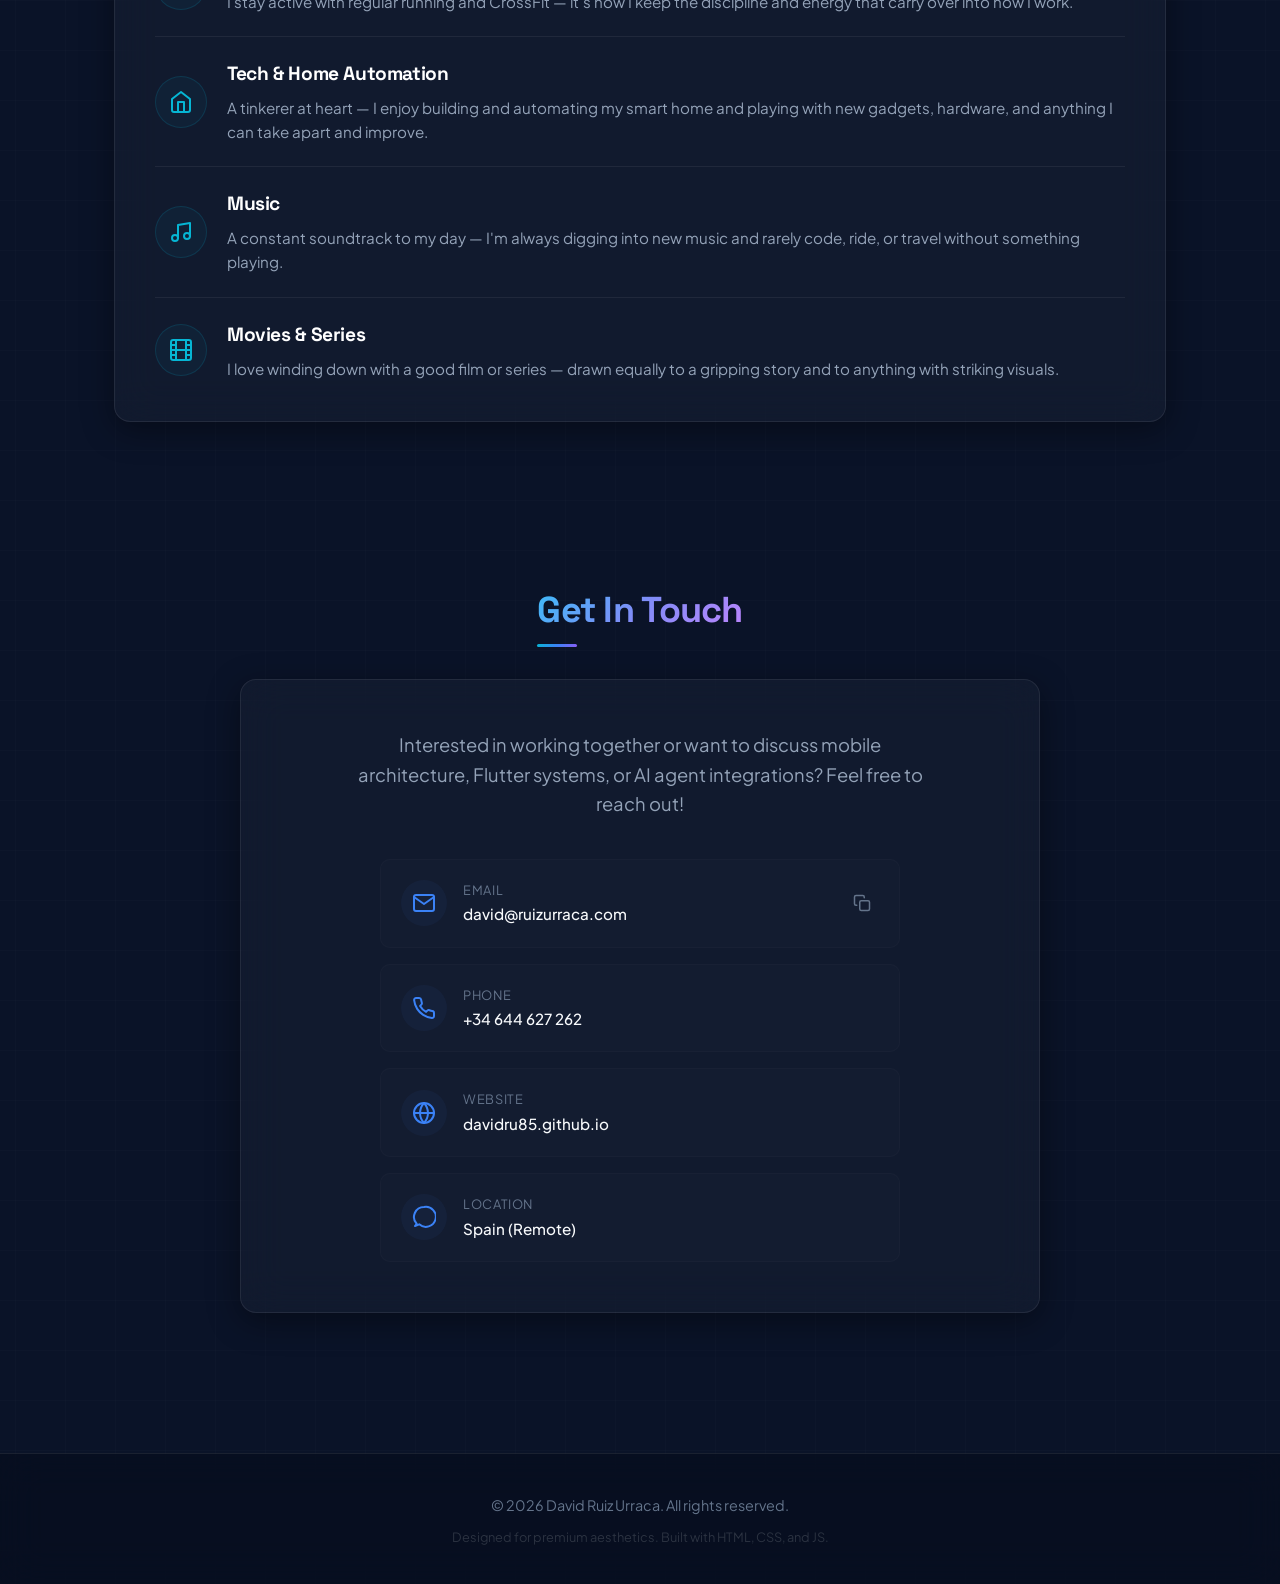
==== commit 18e9950b: "feat(web): add Multiverse Explorer to the web CV, README and PDF - index.html / es.html: new Feature" ====
--- a/index.html
+++ b/index.html
@@ -60,12 +60,12 @@
     "knowsAbout": [
       "Mobile Platform Engineering", "SDK Architecture", "Android SDK Development", "API Design", "Backward Compatibility", "Release Engineering", "Maven Publish", "Gradle Convention Plugins",
       "Android", "Kotlin", "Jetpack Compose", "Flutter", "Dart",
-      "Kotlin Multiplatform", "Compose Multiplatform", "SwiftUI", "iOS", "Ktor Multiplatform", "SQLDelight", "React Native", "JavaScript", "TypeScript",
+      "Kotlin Multiplatform", "Compose Multiplatform", "SwiftUI", "Swift", "iOS", "Liquid Glass", "Ktor Multiplatform", "SQLDelight", "React Native", "JavaScript", "TypeScript",
       "BLoC", "Riverpod", "Clean Architecture", "MVVM", "MVI", "Coroutines", "Flow",
       "Jetpack Hilt", "Dagger 2", "Retrofit", "Ktor", "GraphQL", "Room", "WorkManager",
-      "Android TV", "Health Connect API", "AICore", "Gemini Nano", "On-device AI", "Cloud AI", "On-device TTS", "On-device STT", "Material Design",
+      "Android TV", "Health Connect API", "AICore", "Gemini Nano", "On-device AI", "Cloud AI", "On-device TTS", "On-device STT", "Material Design", "Material 3 Expressive", "Accessibility",
       "Baseline Profiles", "Macrobenchmark", "App Startup Optimization",
-      "Test-Driven Development", "API Design", "Privacy Sandbox", "GDPR",
+      "Test-Driven Development", "Screenshot Testing", "API Design", "Privacy Sandbox", "GDPR",
       "Firebase", "Firestore", "App Check", "In-App Purchases", "Flutter Web",
       "Claude Code", "Cursor", "Ollama", "Model Context Protocol",
       "GitHub Actions", "Gradle", "CI/CD"
@@ -203,7 +203,7 @@
             At <strong>Explora Prado</strong> I am the Technical Lead and sole developer of a live Flutter product for Museo del Prado — a recognised project that received an <em>Art-Tech 2025 Honorable Mention</em> and was selected for <em>Santander X Explorer 2026</em> — released on both the App Store and Google Play and still in active development.
           </p>
           <p>
-            My current product work combines privacy-first health data, on-device AI, cloud AI, and cross-platform architecture: an Android health app built around the <strong>Health Connect API</strong> and Android's <strong>AICore</strong> (on-device Gemini Nano), alongside <strong>carApp</strong> — a <strong>Kotlin Multiplatform</strong> vehicle-cost tracker for <strong>Android and iOS</strong>, developed as a public portfolio project — sharing domain, data, synchronisation and presentation logic while keeping the UI native with <strong>Jetpack Compose</strong> and <strong>SwiftUI</strong>.
+            My current product work combines privacy-first health data, on-device AI, cloud AI, and cross-platform architecture: an Android health app built around the <strong>Health Connect API</strong> and Android's <strong>AICore</strong> (on-device Gemini Nano), and two public <strong>Kotlin Multiplatform</strong> portfolio projects for <strong>Android and iOS</strong> — <strong>carApp</strong>, an offline-first vehicle-cost tracker, and <strong>Multiverse Explorer</strong>, a Rick and Morty API client — both sharing domain, data and presentation logic while keeping the UI native with <strong>Jetpack Compose</strong> and <strong>SwiftUI</strong>, with Multiverse Explorer following <strong>Material 3 Expressive</strong> and <strong>Liquid Glass</strong>.
           </p>
           <p>
             I use TDD and generative AI/agentic workflows as core engineering practices — <strong>Claude Code</strong>, <strong>Cursor</strong>, <strong>Codex</strong>, and <strong>Ollama</strong> alongside custom skill packages, terminal-integrated command loops, automated test-debug cycles, and structured <code>AGENTS.md</code> / <code>DESIGN.md</code> patterns — to accelerate implementation while preserving reproducibility, testing discipline, and engineering quality.
@@ -654,6 +654,43 @@
           </div>
         </article>
 
+        <!-- Multiverse Explorer (KMP) -->
+        <article class="glass-card spotlight-card project-card project-card--cyan">
+          <div class="project-thumb" aria-hidden="true">
+            <img src="screenshots/multiverse_explorer.jpg" alt="Multiverse Explorer on Android (Material 3 Expressive) and iOS (Liquid Glass)" class="project-thumb-img"/>
+            <span class="project-thumb-platform">KMP · Android + iOS</span>
+          </div>
+          <div class="project-body">
+            <span class="project-meta">Personal Project · 2026</span>
+            <h3 class="project-title">Multiverse Explorer — Rick and Morty API Client</h3>
+            <p class="project-desc">
+              One shared <strong>Kotlin Multiplatform</strong> core behind two fully native UIs that follow each
+              platform's design guidelines: <strong>Jetpack Compose with Material 3 Expressive</strong> on Android and
+              <strong>SwiftUI with Liquid Glass</strong> on iOS. 13 Clean Architecture modules, REST and GraphQL over Ktor,
+              offline-ready caching, Figma design tokens verified by tests, and accessibility built in.
+            </p>
+            <div class="project-metrics">
+              <span class="project-metric"><strong>1,550+</strong>automated tests</span>
+              <span class="project-metric"><strong>13</strong>Gradle modules</span>
+              <span class="project-metric"><strong>REST + GraphQL</strong>Ktor</span>
+            </div>
+            <div class="tech-tags">
+              <span>Kotlin Multiplatform</span>
+              <span>Jetpack Compose</span>
+              <span>Material 3 Expressive</span>
+              <span>SwiftUI</span>
+              <span>Liquid Glass</span>
+              <span>Ktor</span>
+              <span>Screenshot testing</span>
+              <span>GitHub Actions</span>
+            </div>
+            <div class="project-links">
+              <a href="https://github.com/davidru85/RickAndMorty" target="_blank" rel="noopener noreferrer" class="project-link" title="Multiverse Explorer source code on GitHub">GitHub ↗</a>
+              <span class="project-link project-link--note">Personal project</span>
+            </div>
+          </div>
+        </article>
+
         <!-- OLX Ads SDK -->
         <article class="glass-card spotlight-card project-card project-card--purple">
           <div class="project-thumb" aria-hidden="true">
@@ -773,6 +810,7 @@
                 <span class="skill-badge highlight">Kotlin</span>
                 <span class="skill-badge highlight">Dart</span>
                 <span class="skill-badge">Java</span>
+                <span class="skill-badge">Swift (familiar)</span>
                 <span class="skill-badge">TypeScript</span>
                 <span class="skill-badge">JavaScript</span>
                 <span class="skill-badge">SQL</span>
@@ -797,6 +835,7 @@
                 <span class="skill-badge">Coil</span>
                 <span class="skill-badge">Jackson</span>
                 <span class="skill-badge">Room</span>
+                <span class="skill-badge">DataStore</span>
                 <span class="skill-badge">WorkManager</span>
                 <span class="skill-badge">Timber</span>
                 <span class="skill-badge">Baseline Profiles</span>
@@ -808,6 +847,8 @@
                 <span class="skill-badge">AICore (Gemini Nano)</span>
                 <span class="skill-badge">On-device TTS / STT</span>
                 <span class="skill-badge">Material Design</span>
+                <span class="skill-badge">Material 3 Expressive</span>
+                <span class="skill-badge">Accessibility</span>
               </div>
             </div>
 
@@ -831,9 +872,10 @@
               <h3 class="skill-category-title">Kotlin Multiplatform &amp; Cross-platform</h3>
               <div class="skill-tags">
                 <span class="skill-badge highlight">Kotlin Multiplatform (KMP)</span>
-                <span class="skill-badge highlight">Shared domain / data layer</span>
+                <span class="skill-badge highlight">Shared domain / data / presentation layers</span>
                 <span class="skill-badge">Compose Multiplatform</span>
-                <span class="skill-badge">SwiftUI (native iOS)</span>
+                <span class="skill-badge">SwiftUI (native iOS, familiar)</span>
+                <span class="skill-badge">Liquid Glass (familiar)</span>
                 <span class="skill-badge">SQLDelight</span>
                 <span class="skill-badge">Ktor Multiplatform</span>
                 <span class="skill-badge">React Native (familiar)</span>
@@ -851,6 +893,7 @@
                 <span class="skill-badge">Gradle convention plugins</span>
                 <span class="skill-badge">Version catalogs</span>
                 <span class="skill-badge">Composite builds</span>
+                <span class="skill-badge">Enforced module boundaries</span>
                 <span class="skill-badge">AAR packaging</span>
                 <span class="skill-badge">Maven Publish</span>
                 <span class="skill-badge">Artifactory / Maven Central</span>
@@ -897,7 +940,9 @@
               <h3 class="skill-category-title">Engineering Tools</h3>
               <div class="skill-tags">
                 <span class="skill-badge">Android Studio</span>
+                <span class="skill-badge">Xcode (familiar)</span>
                 <span class="skill-badge">VS Code</span>
+                <span class="skill-badge">Figma (design handoff)</span>
                 <span class="skill-badge">Git</span>
                 <span class="skill-badge">Gradle (Kotlin DSL / Groovy)</span>
                 <span class="skill-badge">Version Catalogs</span>
@@ -918,9 +963,13 @@
                 <span class="skill-badge">MockK</span>
                 <span class="skill-badge">Espresso</span>
                 <span class="skill-badge">Robolectric</span>
+                <span class="skill-badge">Compose UI testing</span>
+                <span class="skill-badge">Roborazzi (screenshot testing)</span>
+                <span class="skill-badge">Contract testing</span>
                 <span class="skill-badge">MockWebServer</span>
                 <span class="skill-badge">JaCoCo</span>
                 <span class="skill-badge">Detekt / ktlint</span>
+                <span class="skill-badge">Android Lint</span>
               </div>
             </div>
 
@@ -940,6 +989,7 @@
               <h3 class="skill-category-title">Methodologies</h3>
               <div class="skill-tags">
                 <span class="skill-badge">A/B Testing</span>
+                <span class="skill-badge">Architecture Decision Records (ADRs)</span>
                 <span class="skill-badge">Agile</span>
                 <span class="skill-badge">Scrum</span>
                 <span class="skill-badge">Kanban</span>
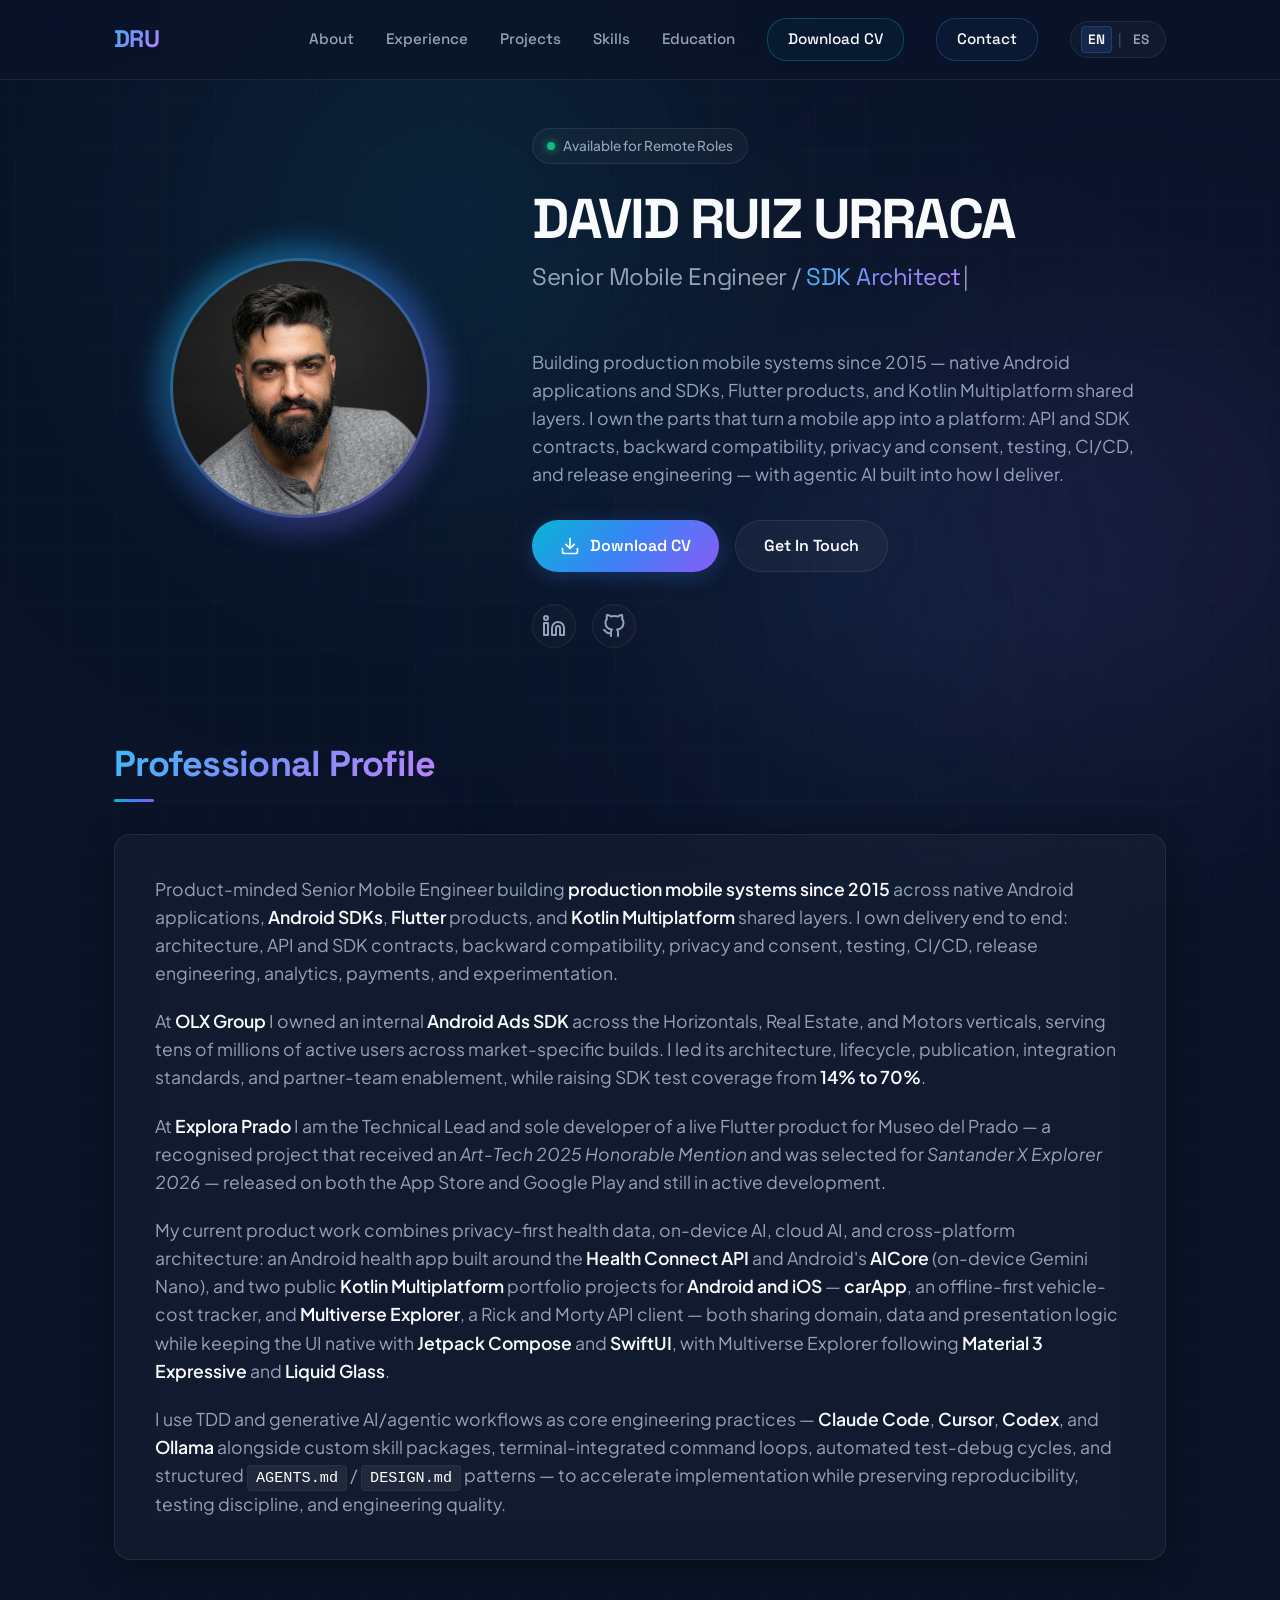
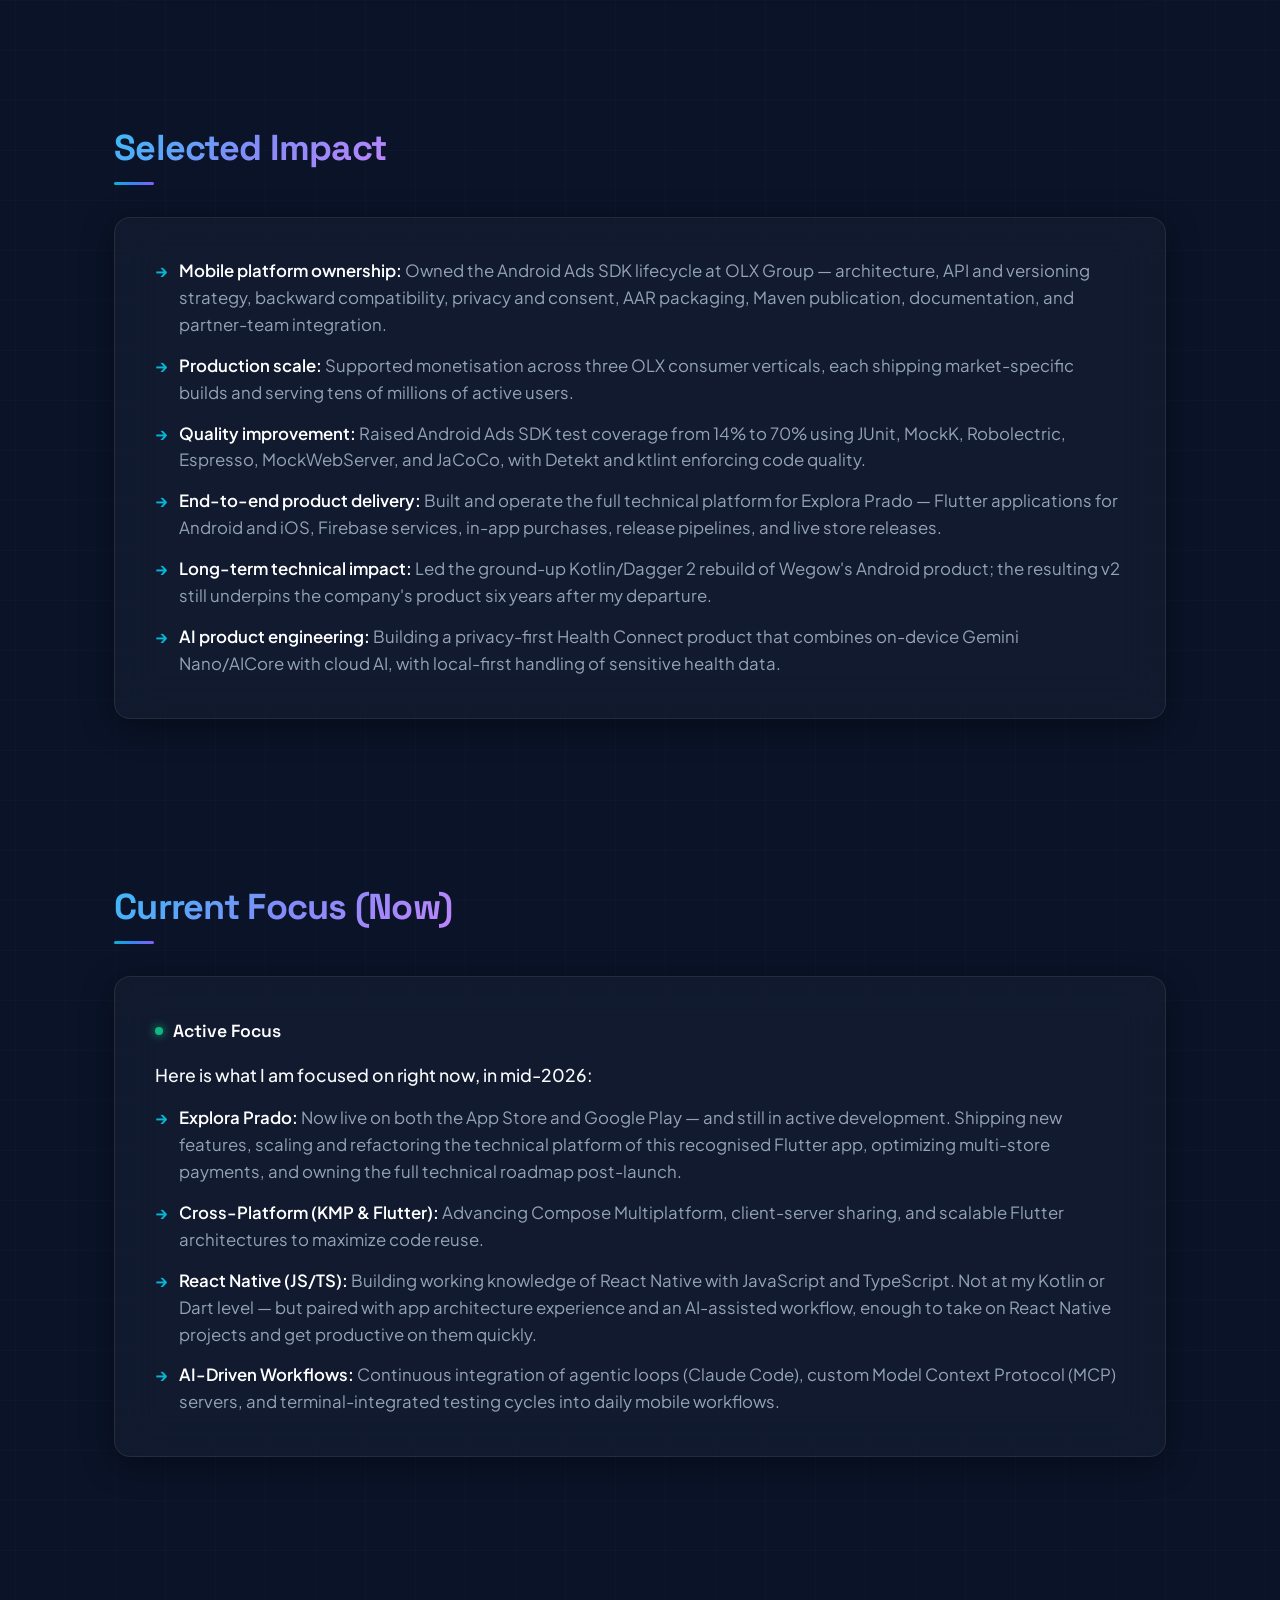
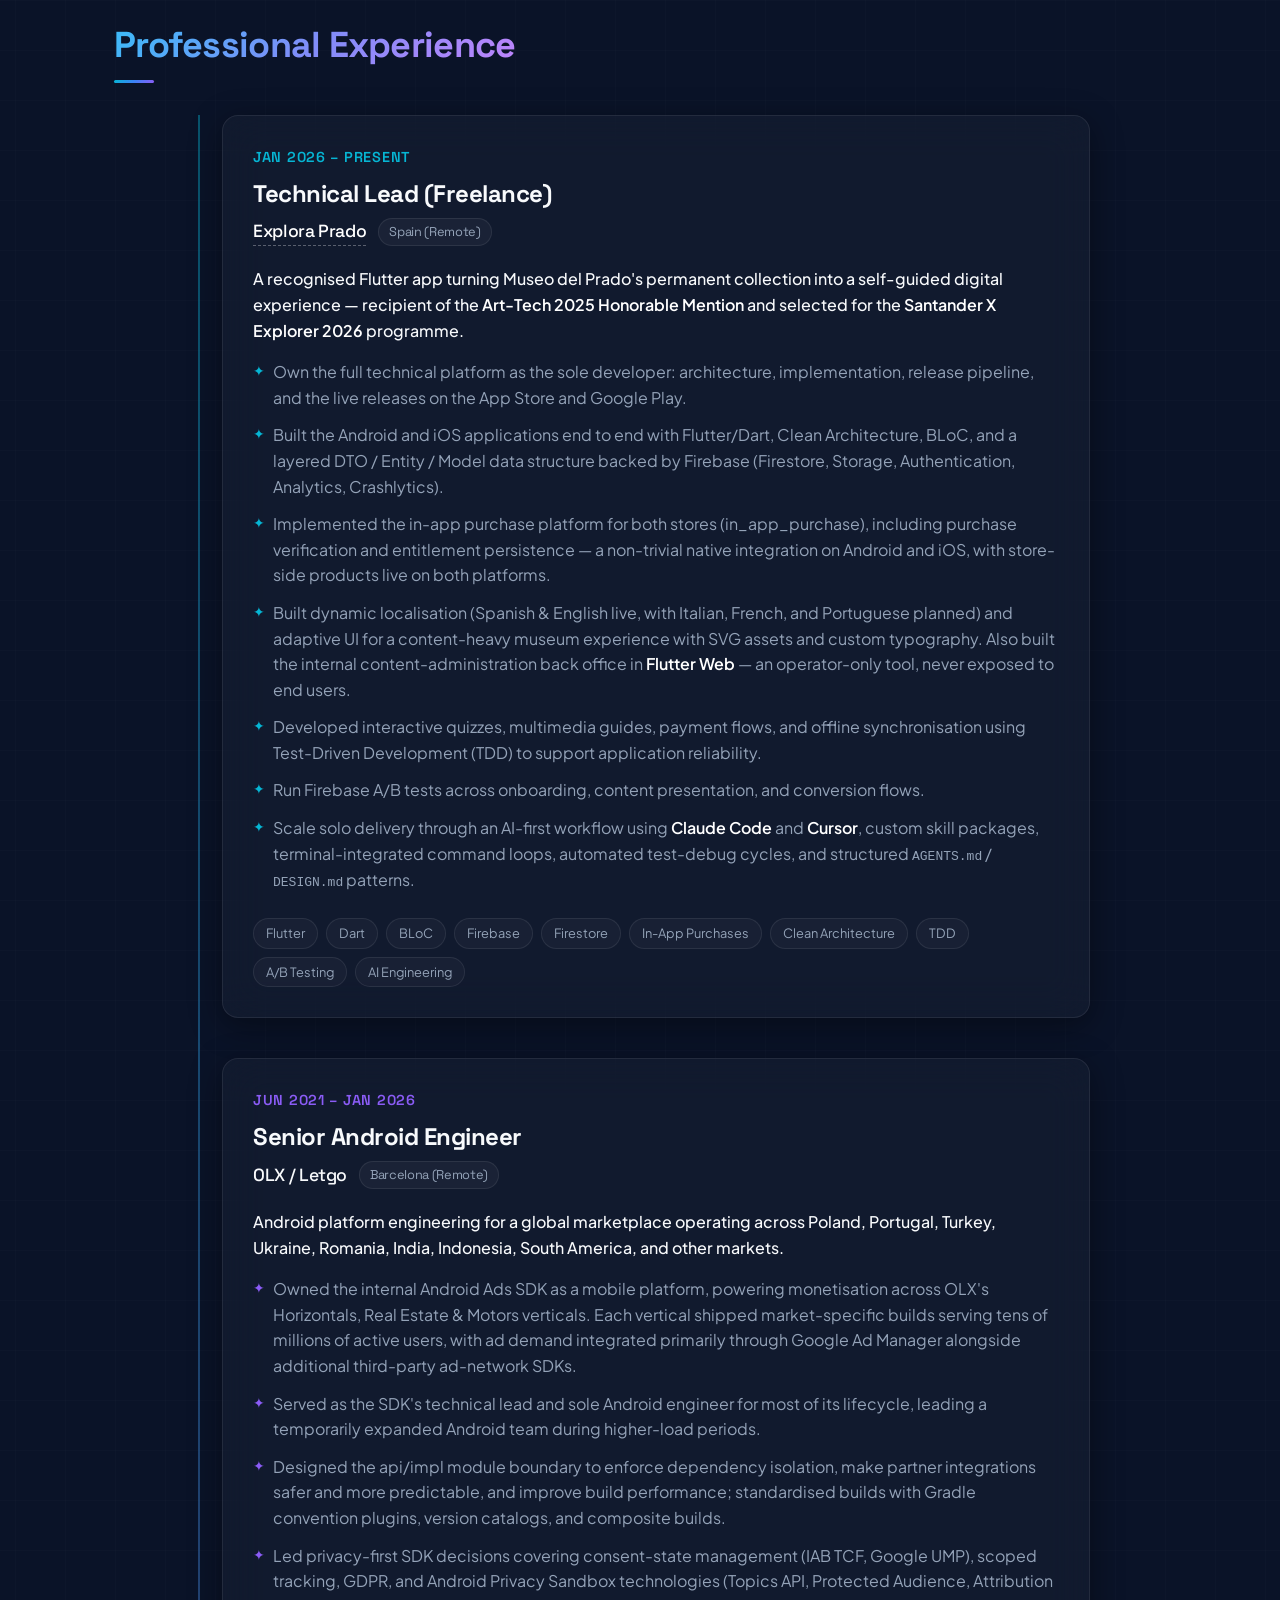
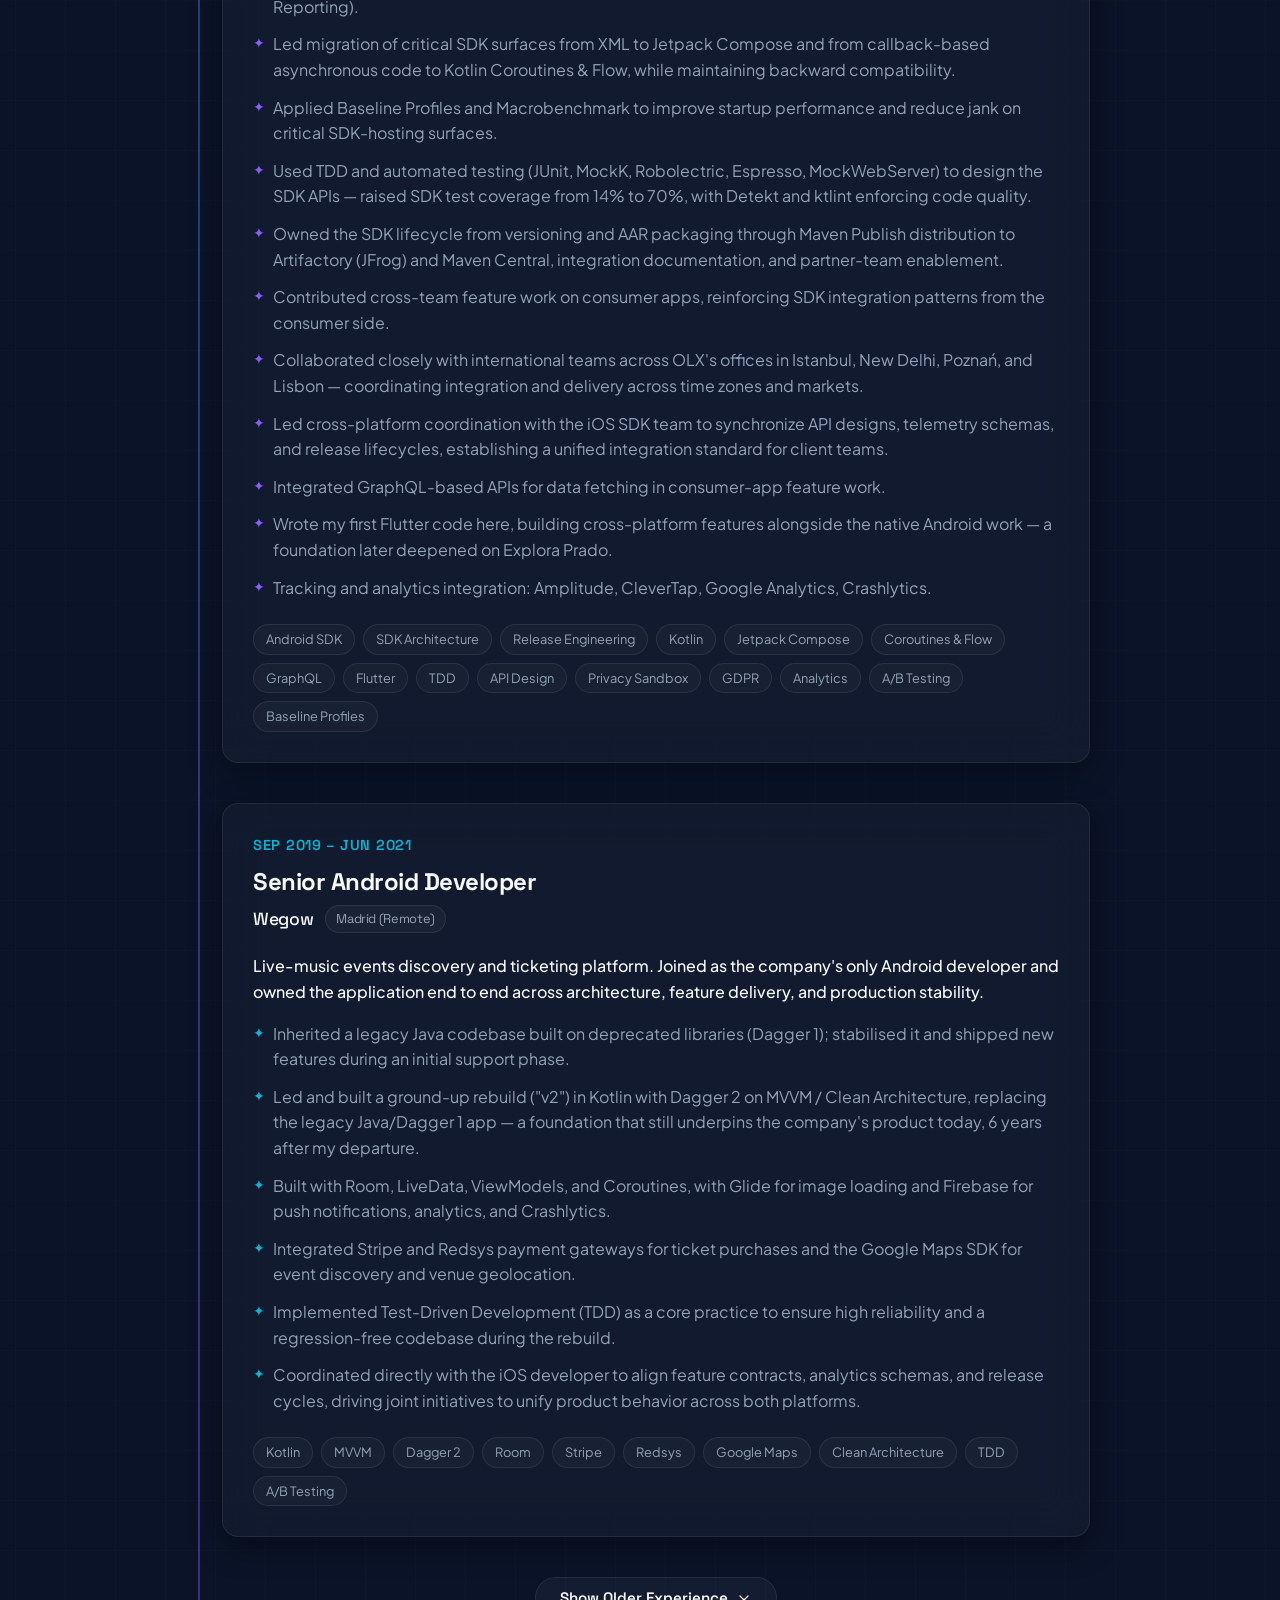
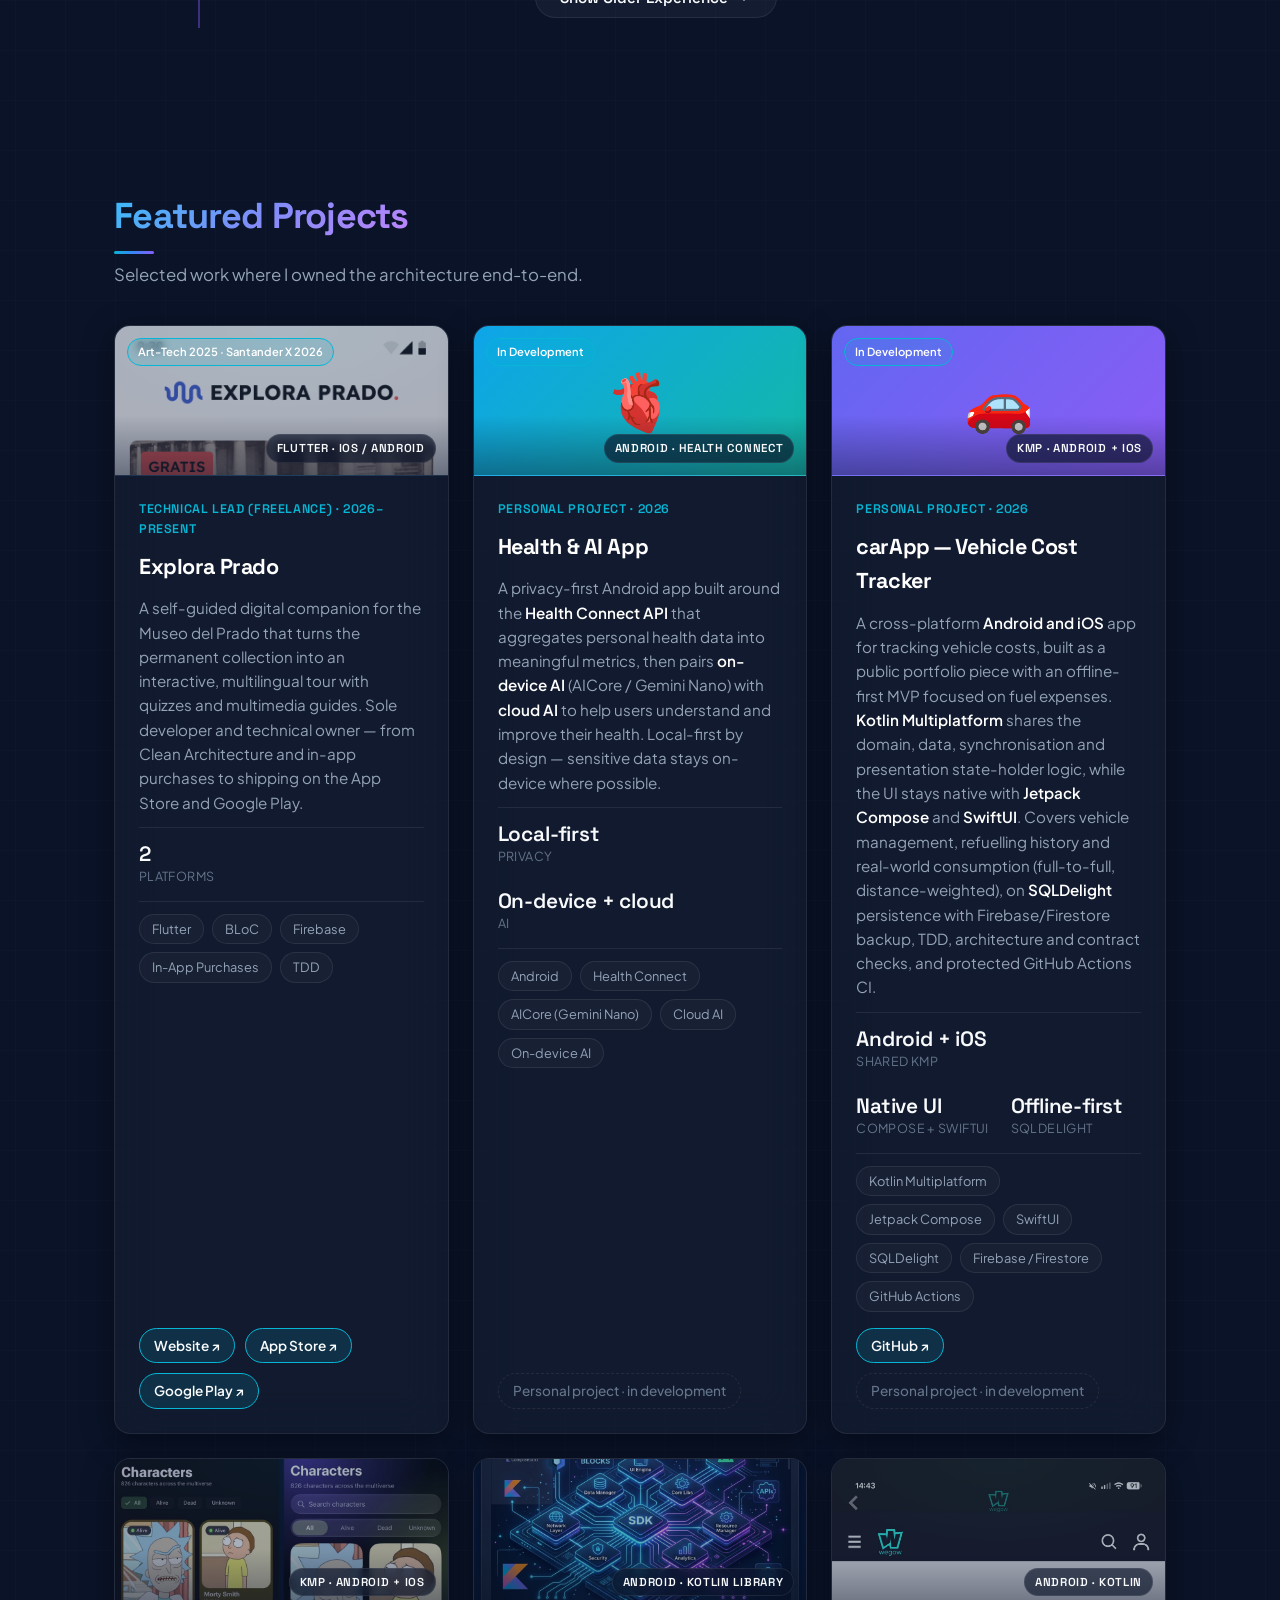
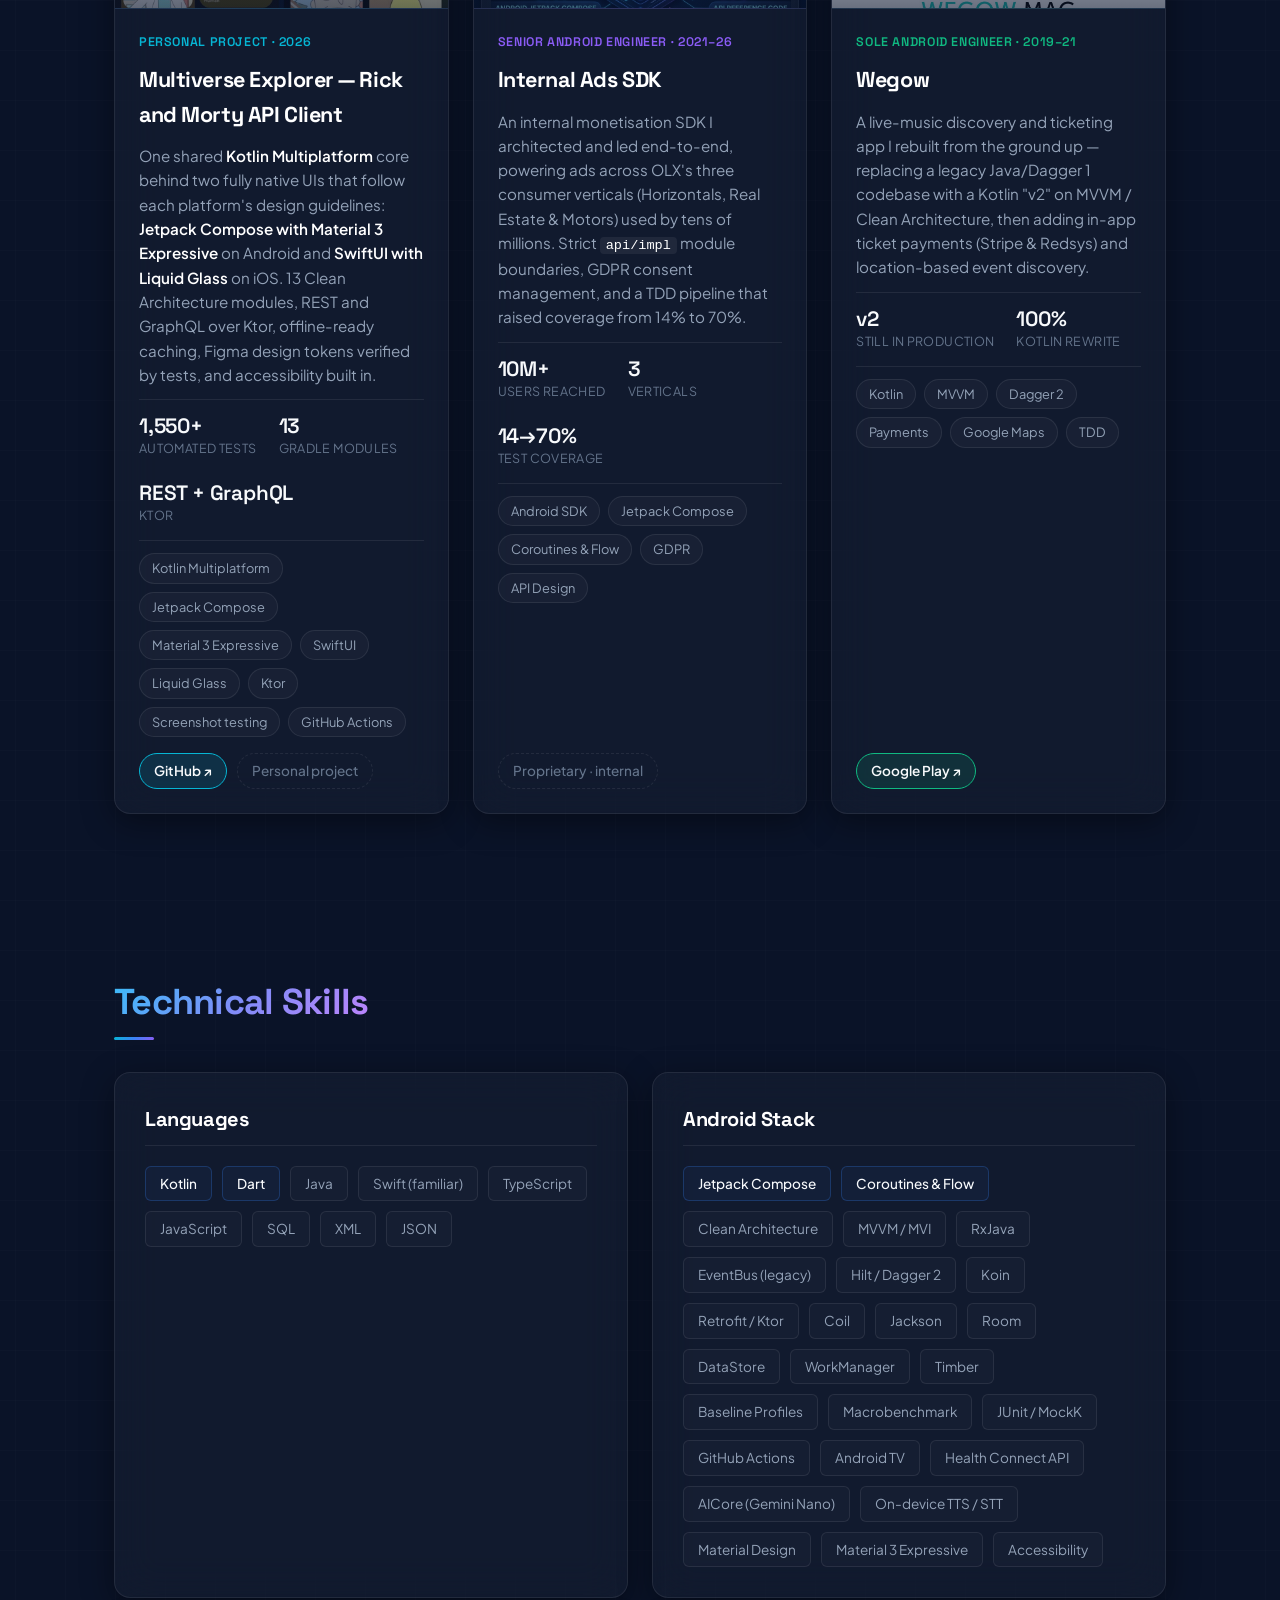
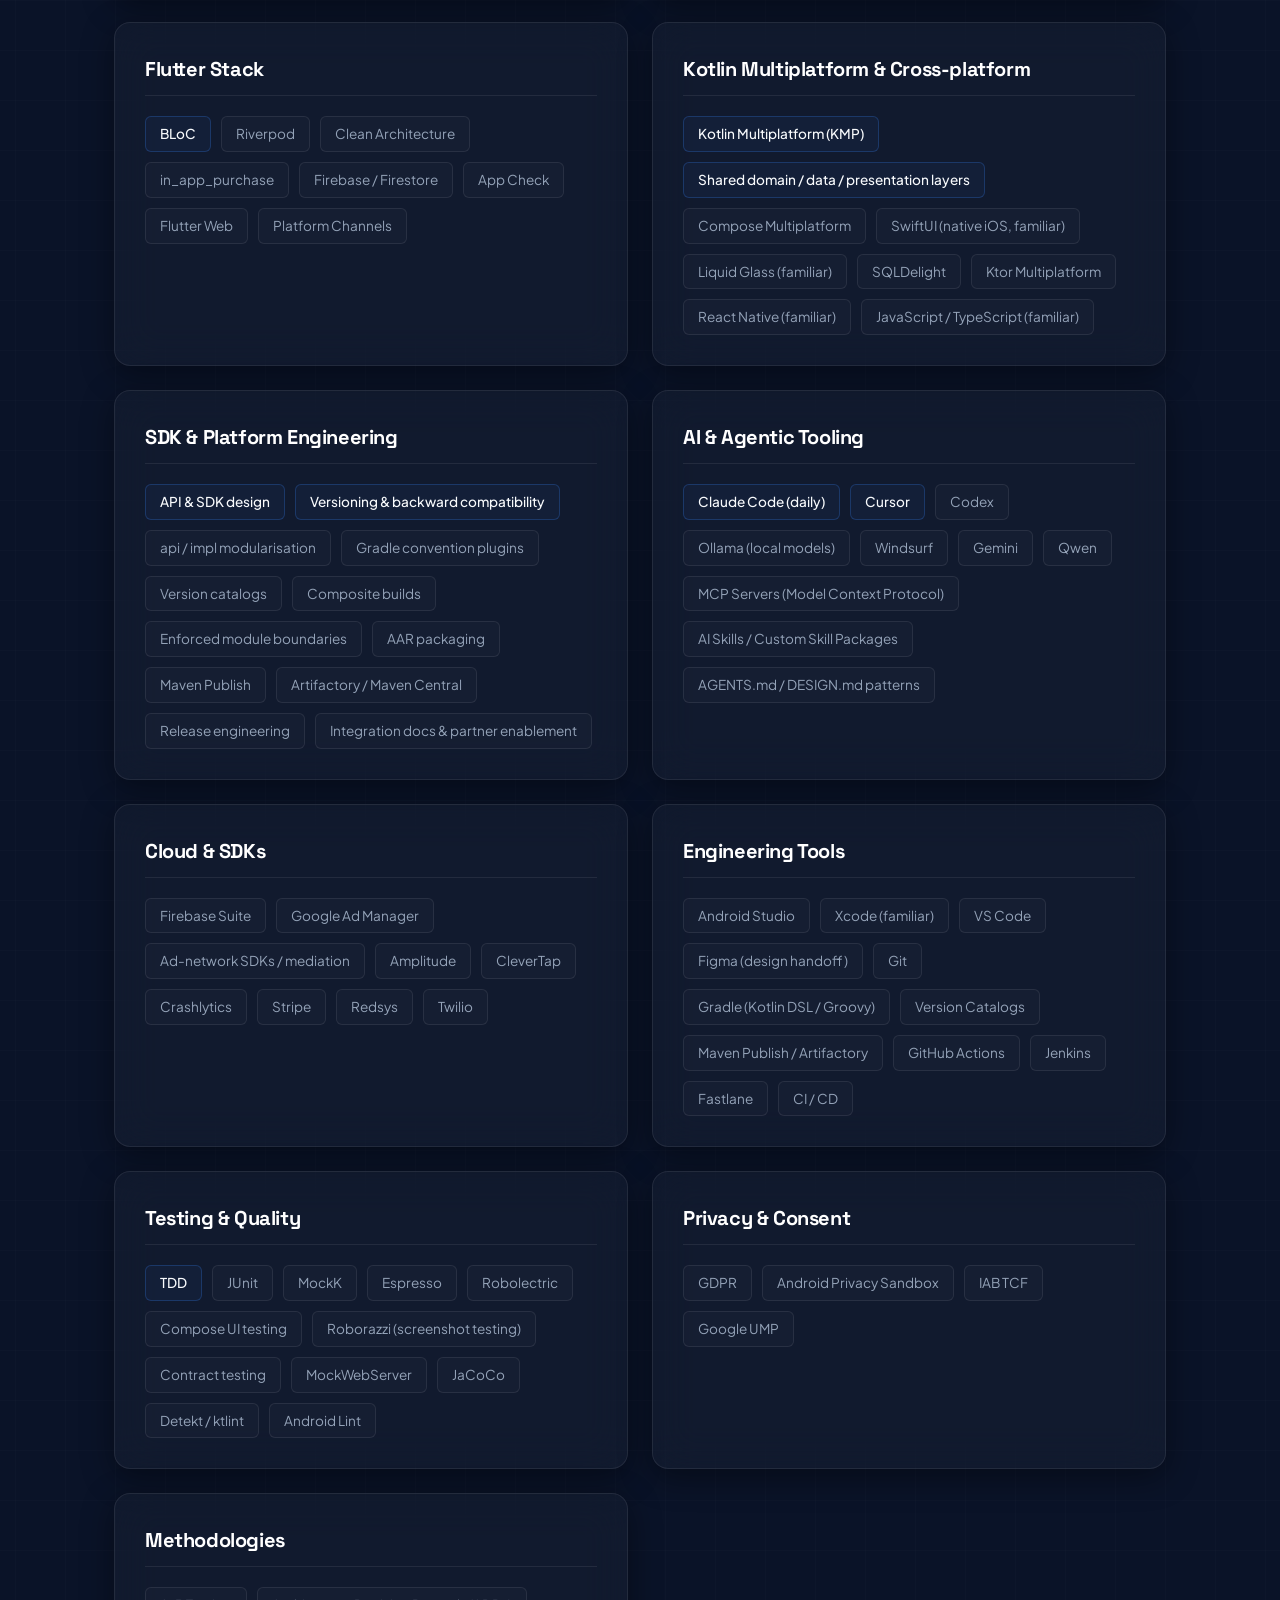
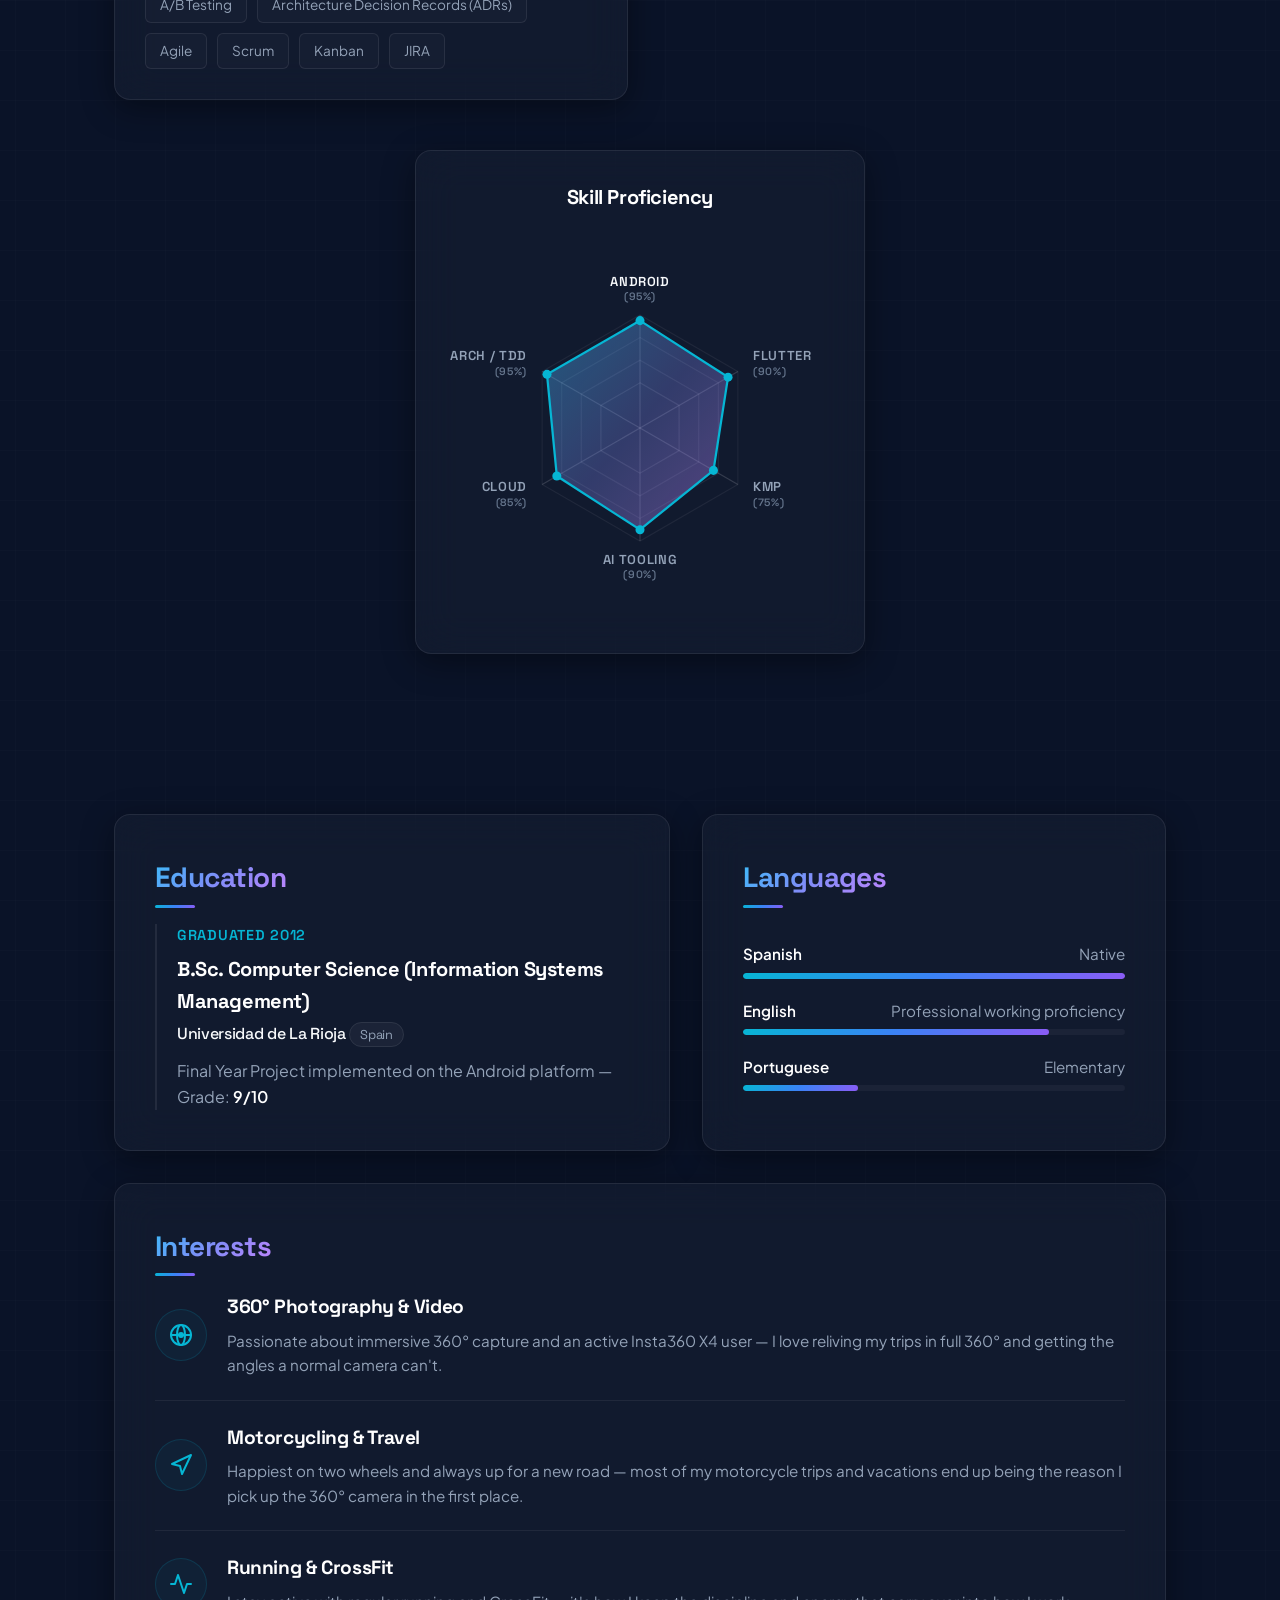
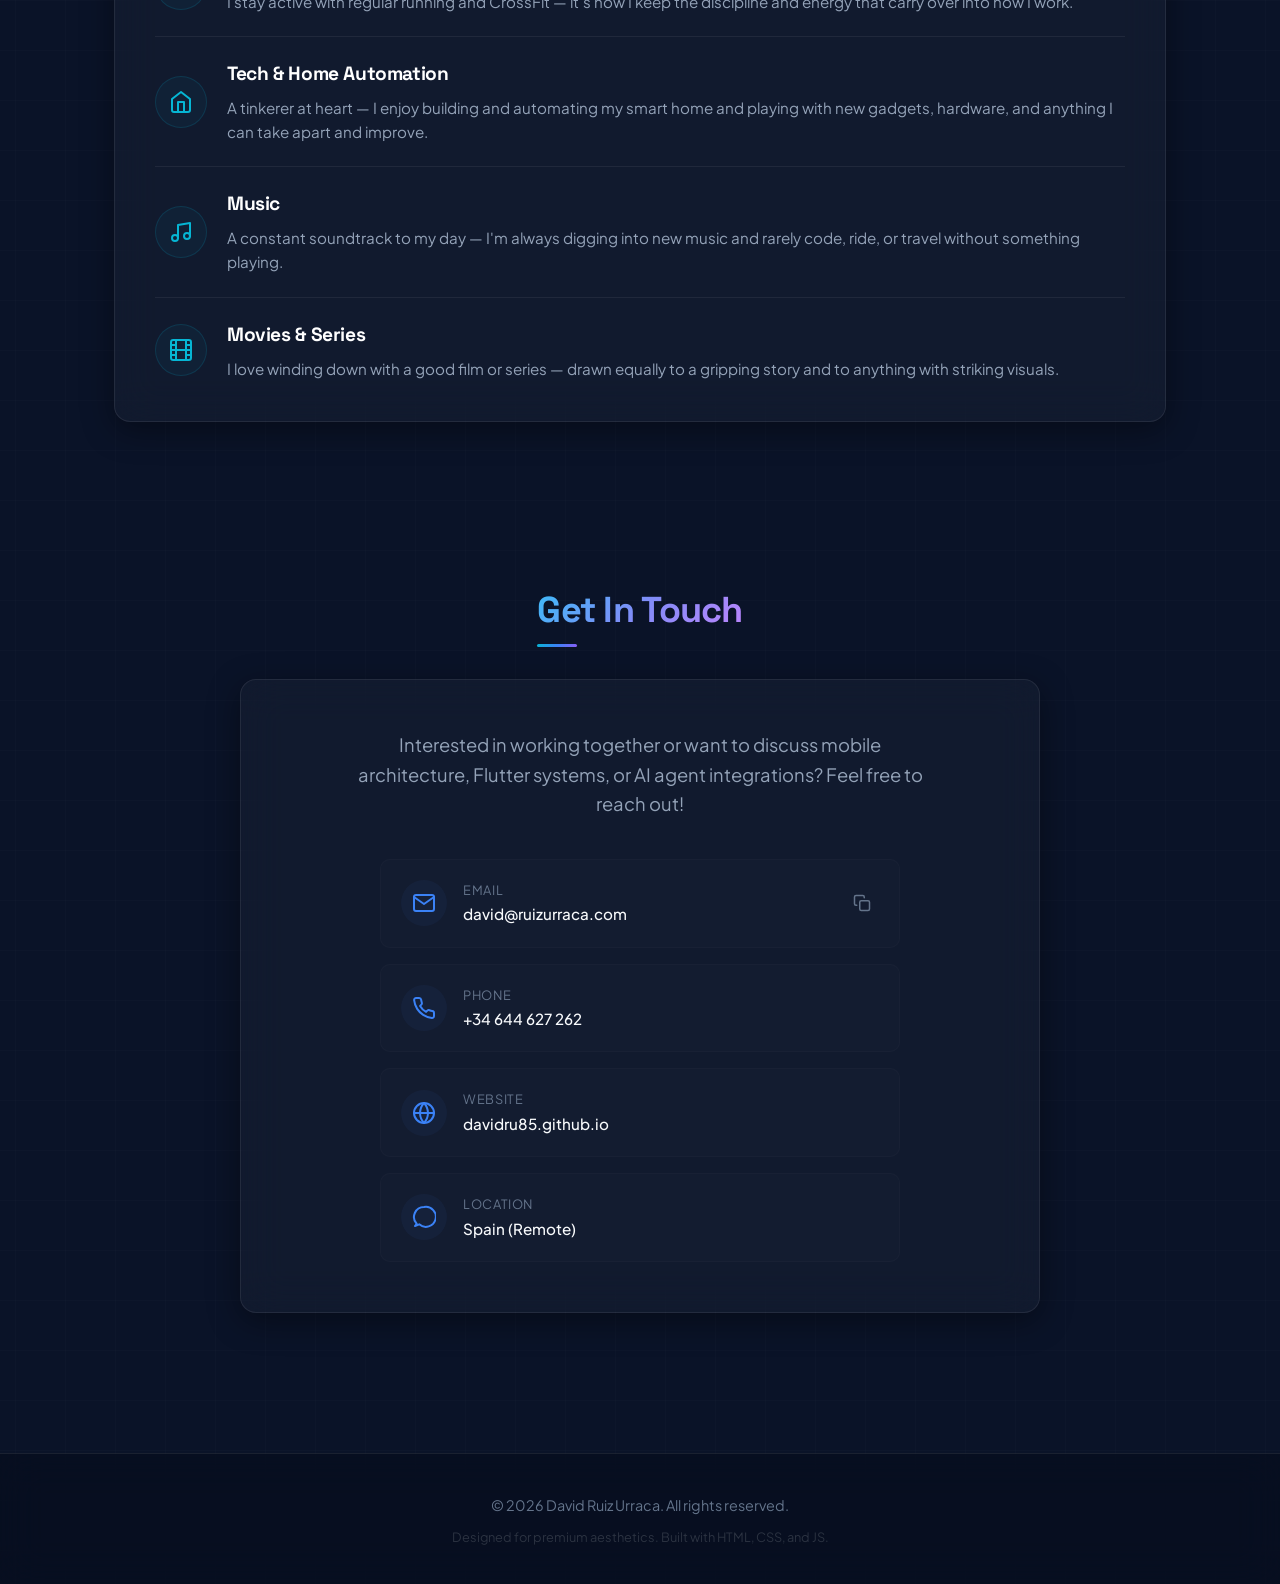
==== commit 186b2f47: "fix(cv): set Wegow end and OLX start to Jun 2021 Corrects the Wegow → OLX transition month from Jul " ====
--- a/index.html
+++ b/index.html
@@ -302,7 +302,7 @@
         <!-- Experience 2: OLX / Letgo -->
         <article class="timeline-item glass-card spotlight-card">
           <div class="timeline-header">
-            <span class="timeline-duration">Jul 2021 – Jan 2026</span>
+            <span class="timeline-duration">Jun 2021 – Jan 2026</span>
             <h3 class="role-title">Senior Android Engineer</h3>
             <h4 class="company-name">OLX / Letgo <span class="location-badge">Barcelona (Remote)</span></h4>
           </div>
@@ -349,7 +349,7 @@
         <!-- Experience 3: Wegow -->
         <article class="timeline-item glass-card spotlight-card">
           <div class="timeline-header">
-            <span class="timeline-duration">Sep 2019 – Jul 2021</span>
+            <span class="timeline-duration">Sep 2019 – Jun 2021</span>
             <h3 class="role-title">Senior Android Developer</h3>
             <h4 class="company-name">Wegow <span class="location-badge">Madrid (Remote)</span></h4>
           </div>
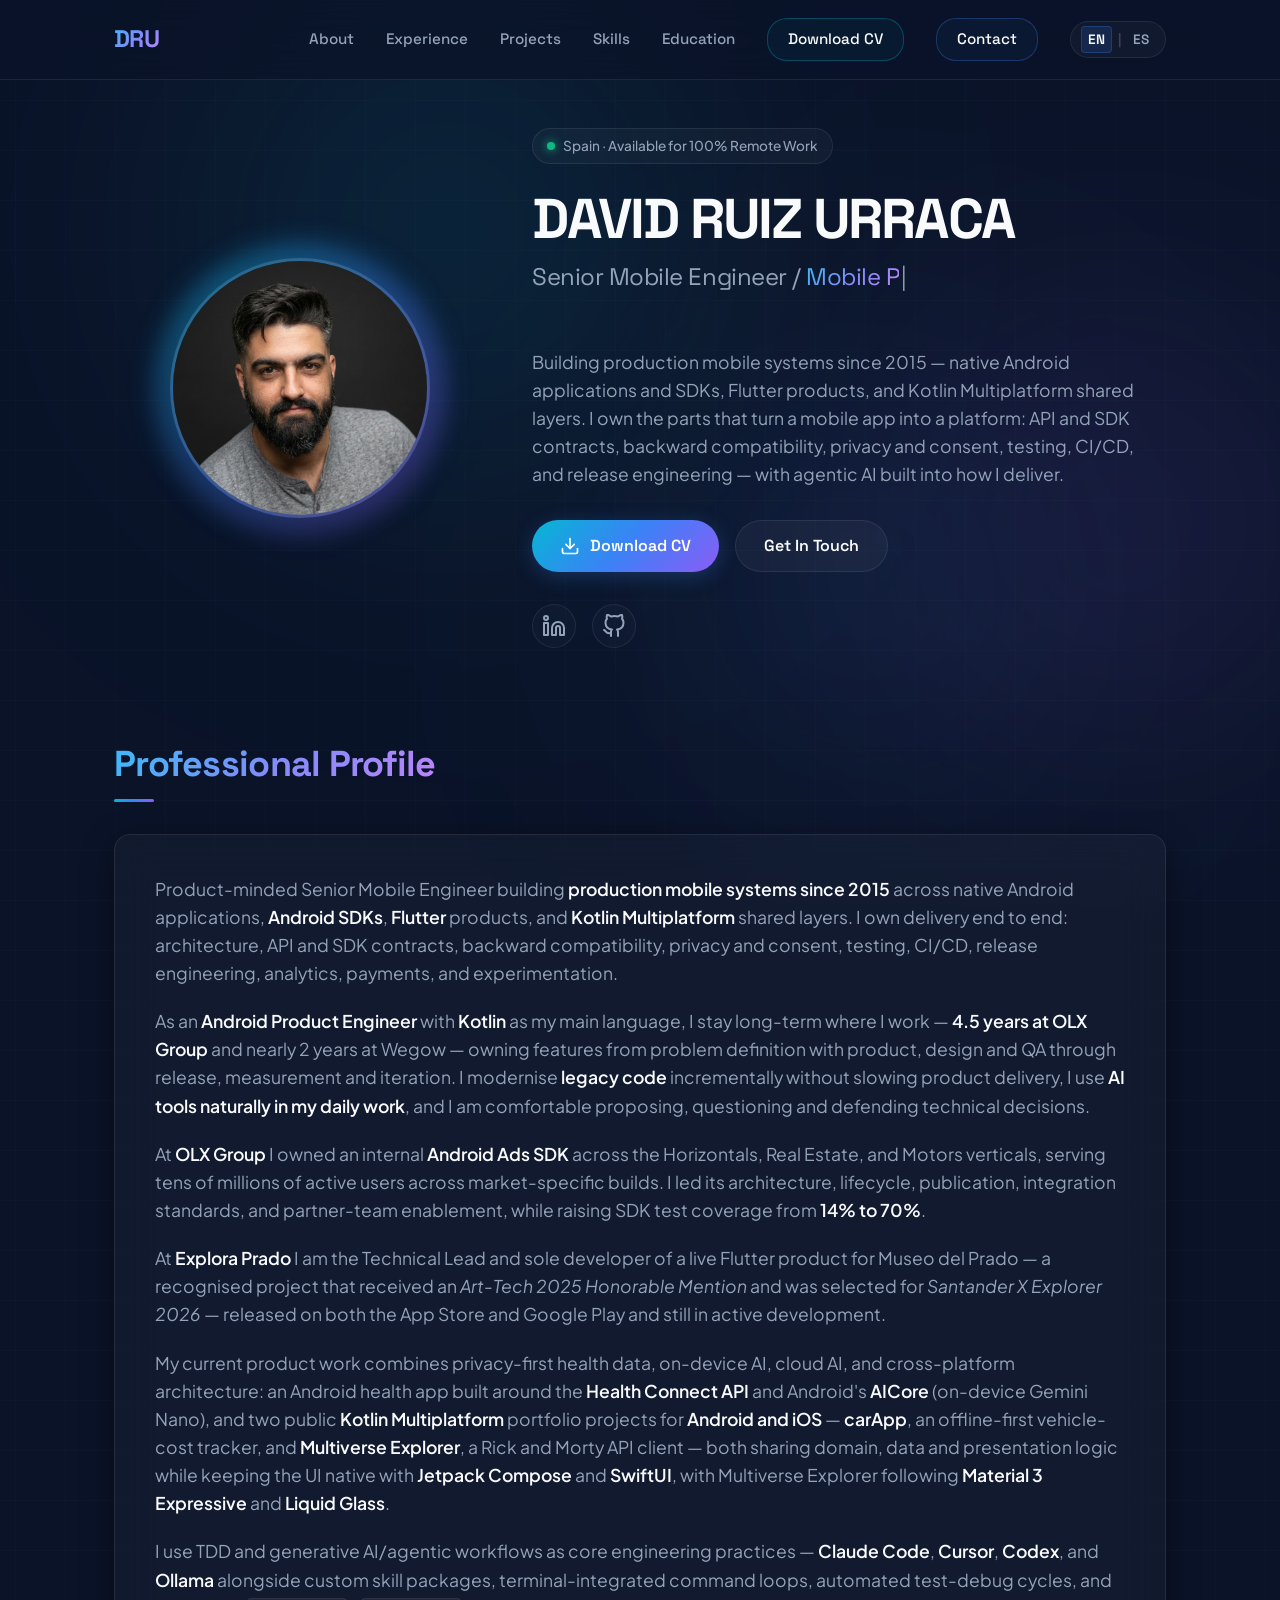
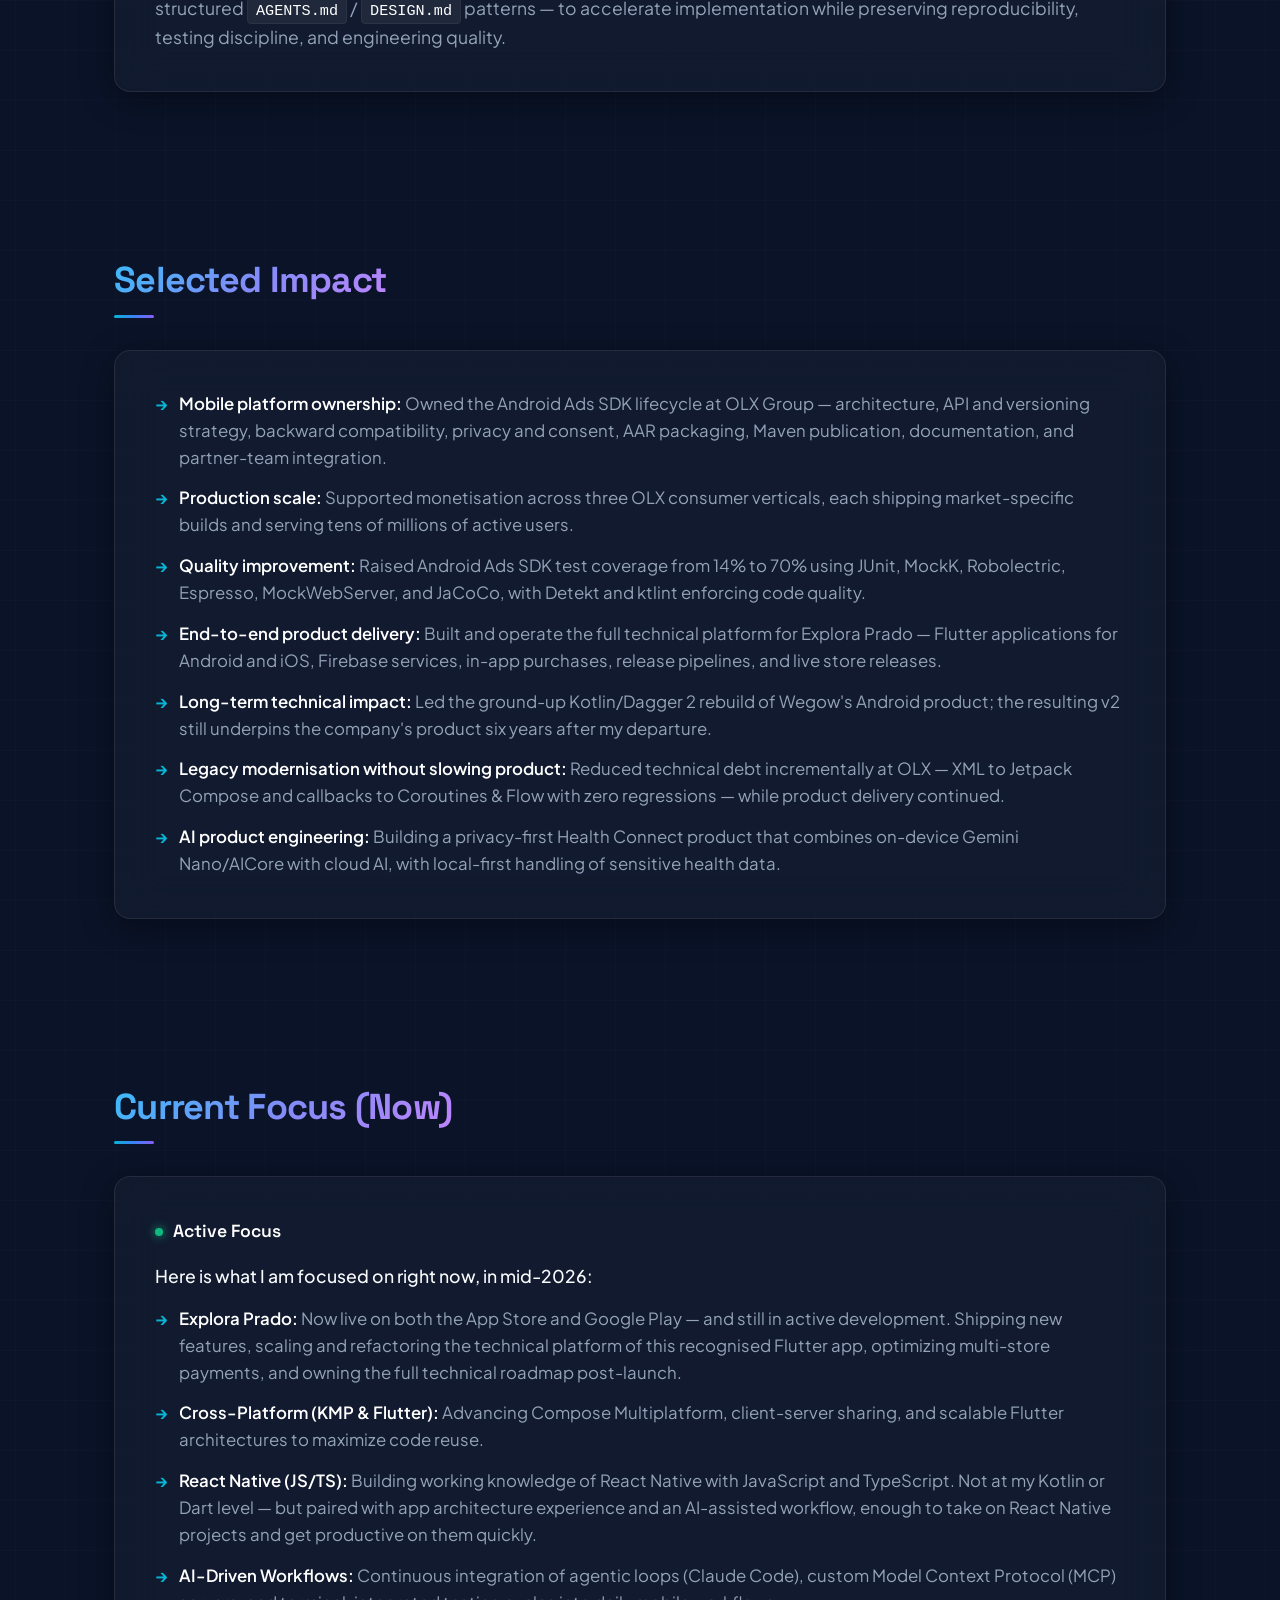
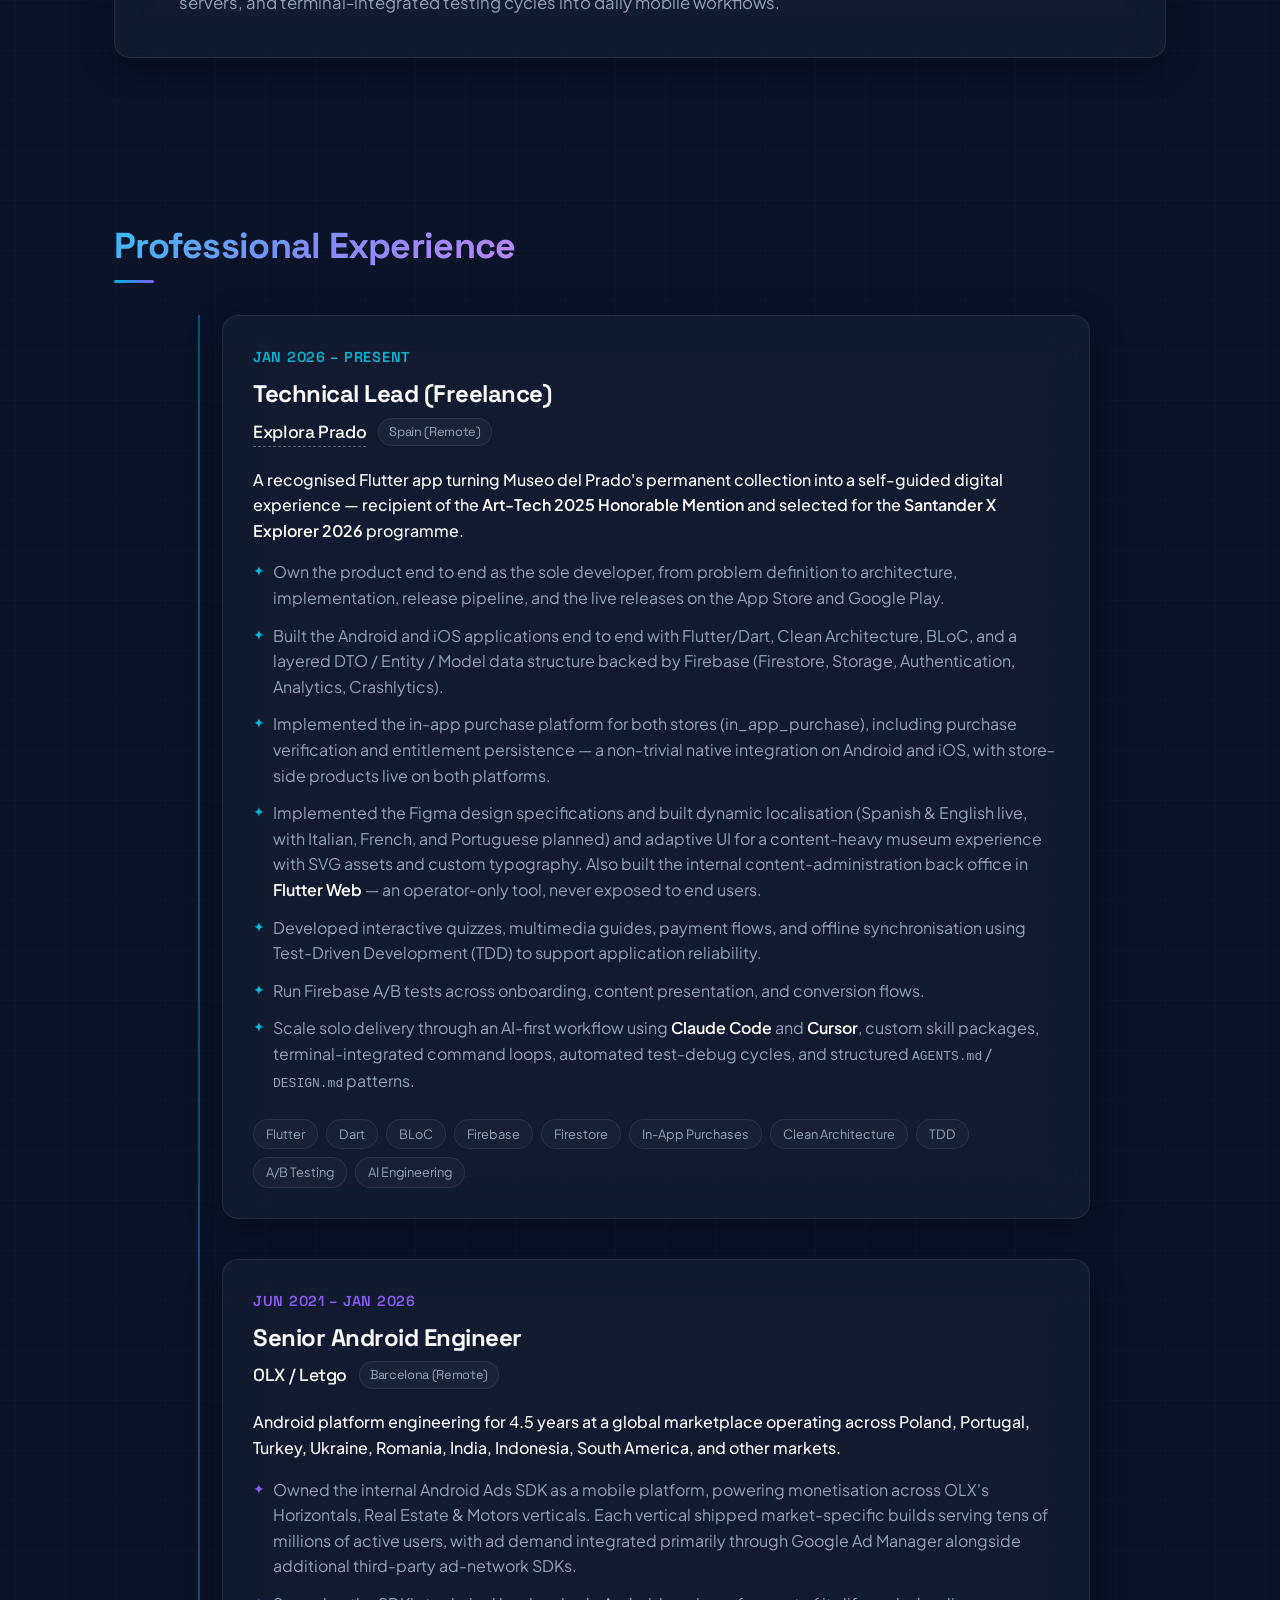
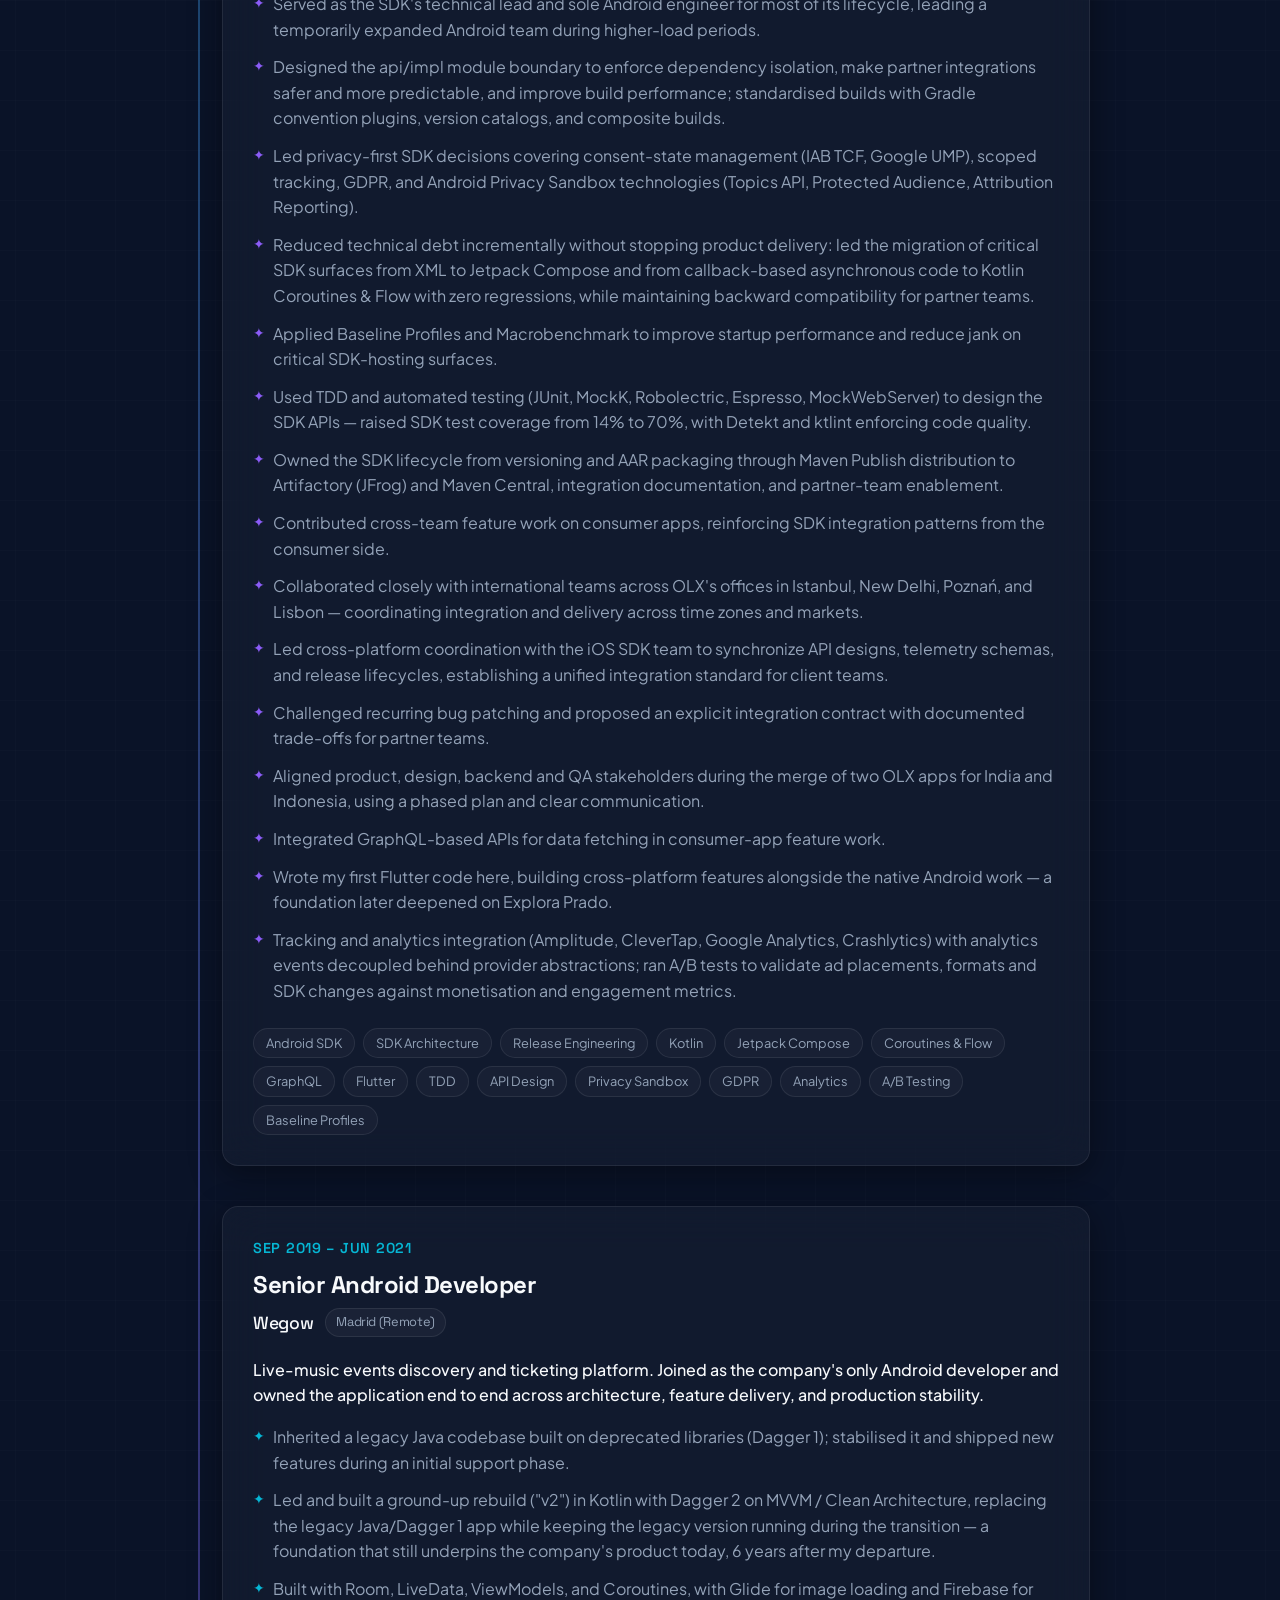
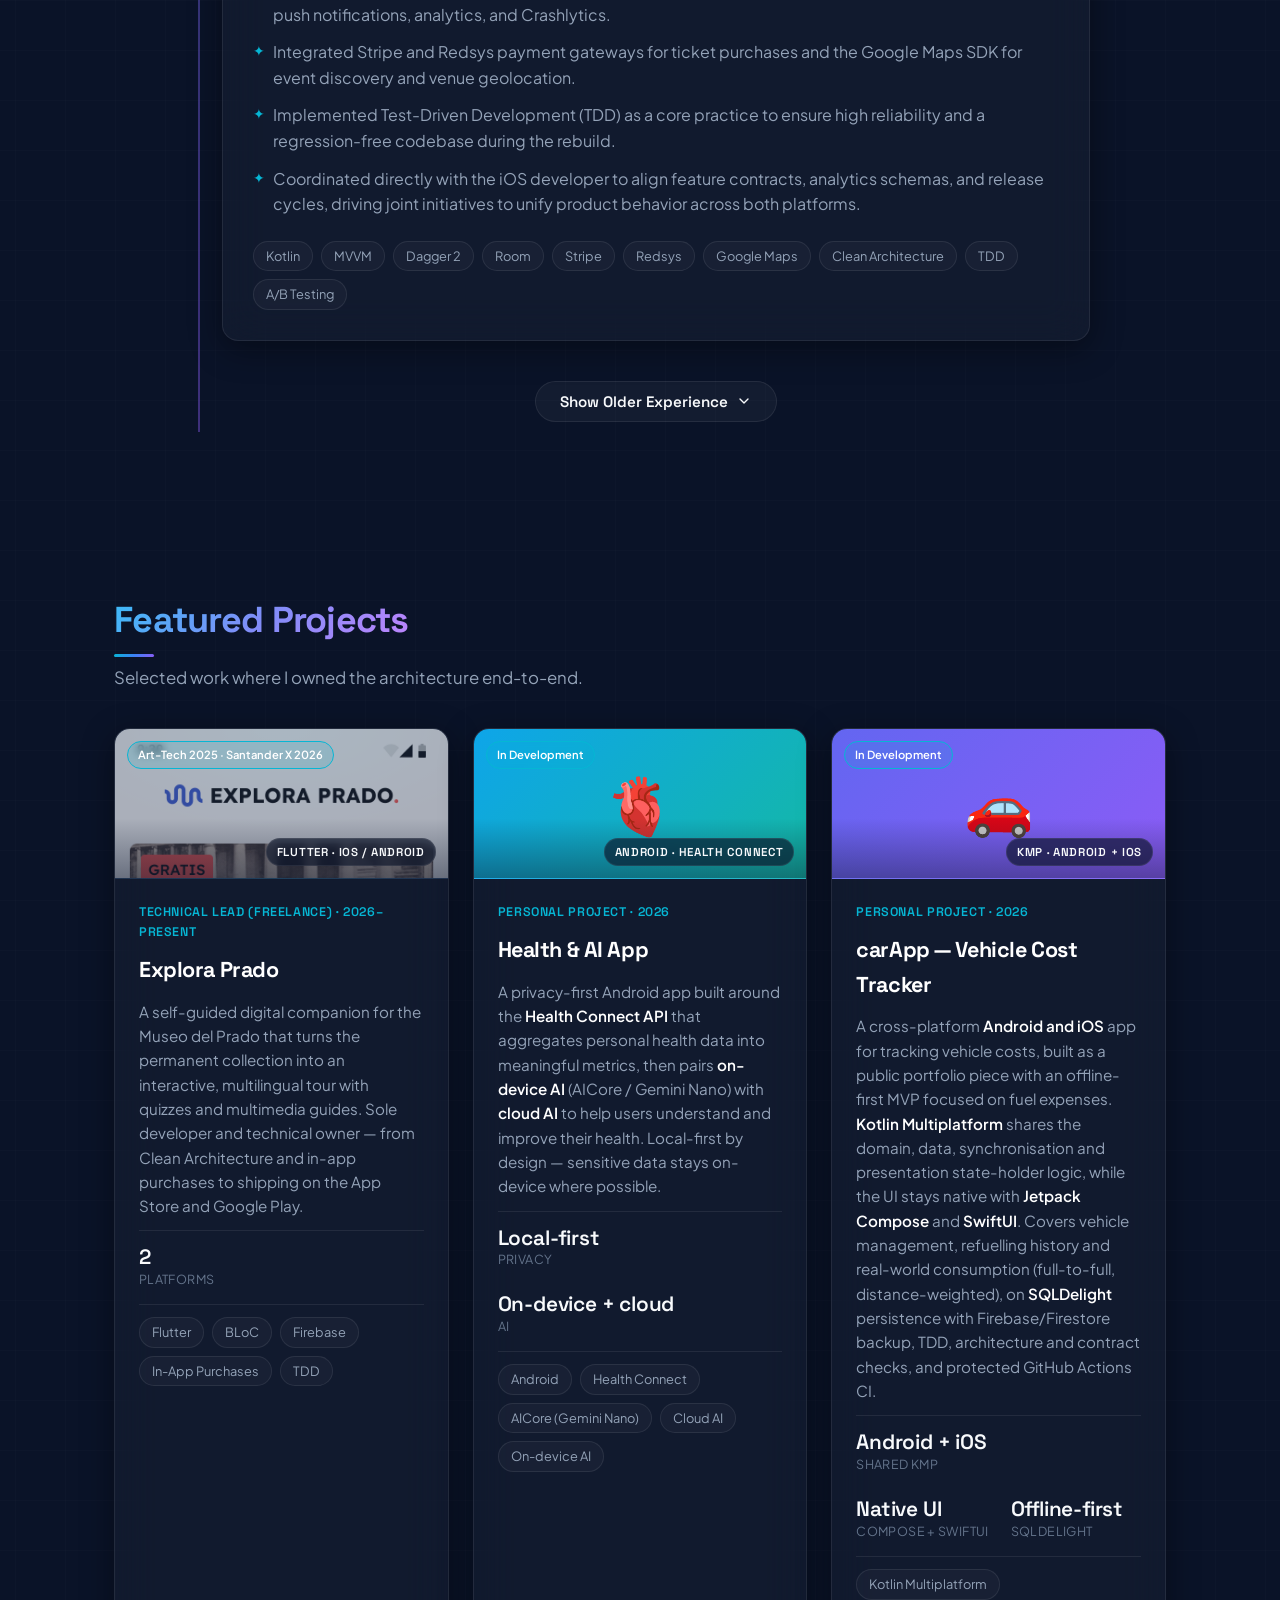
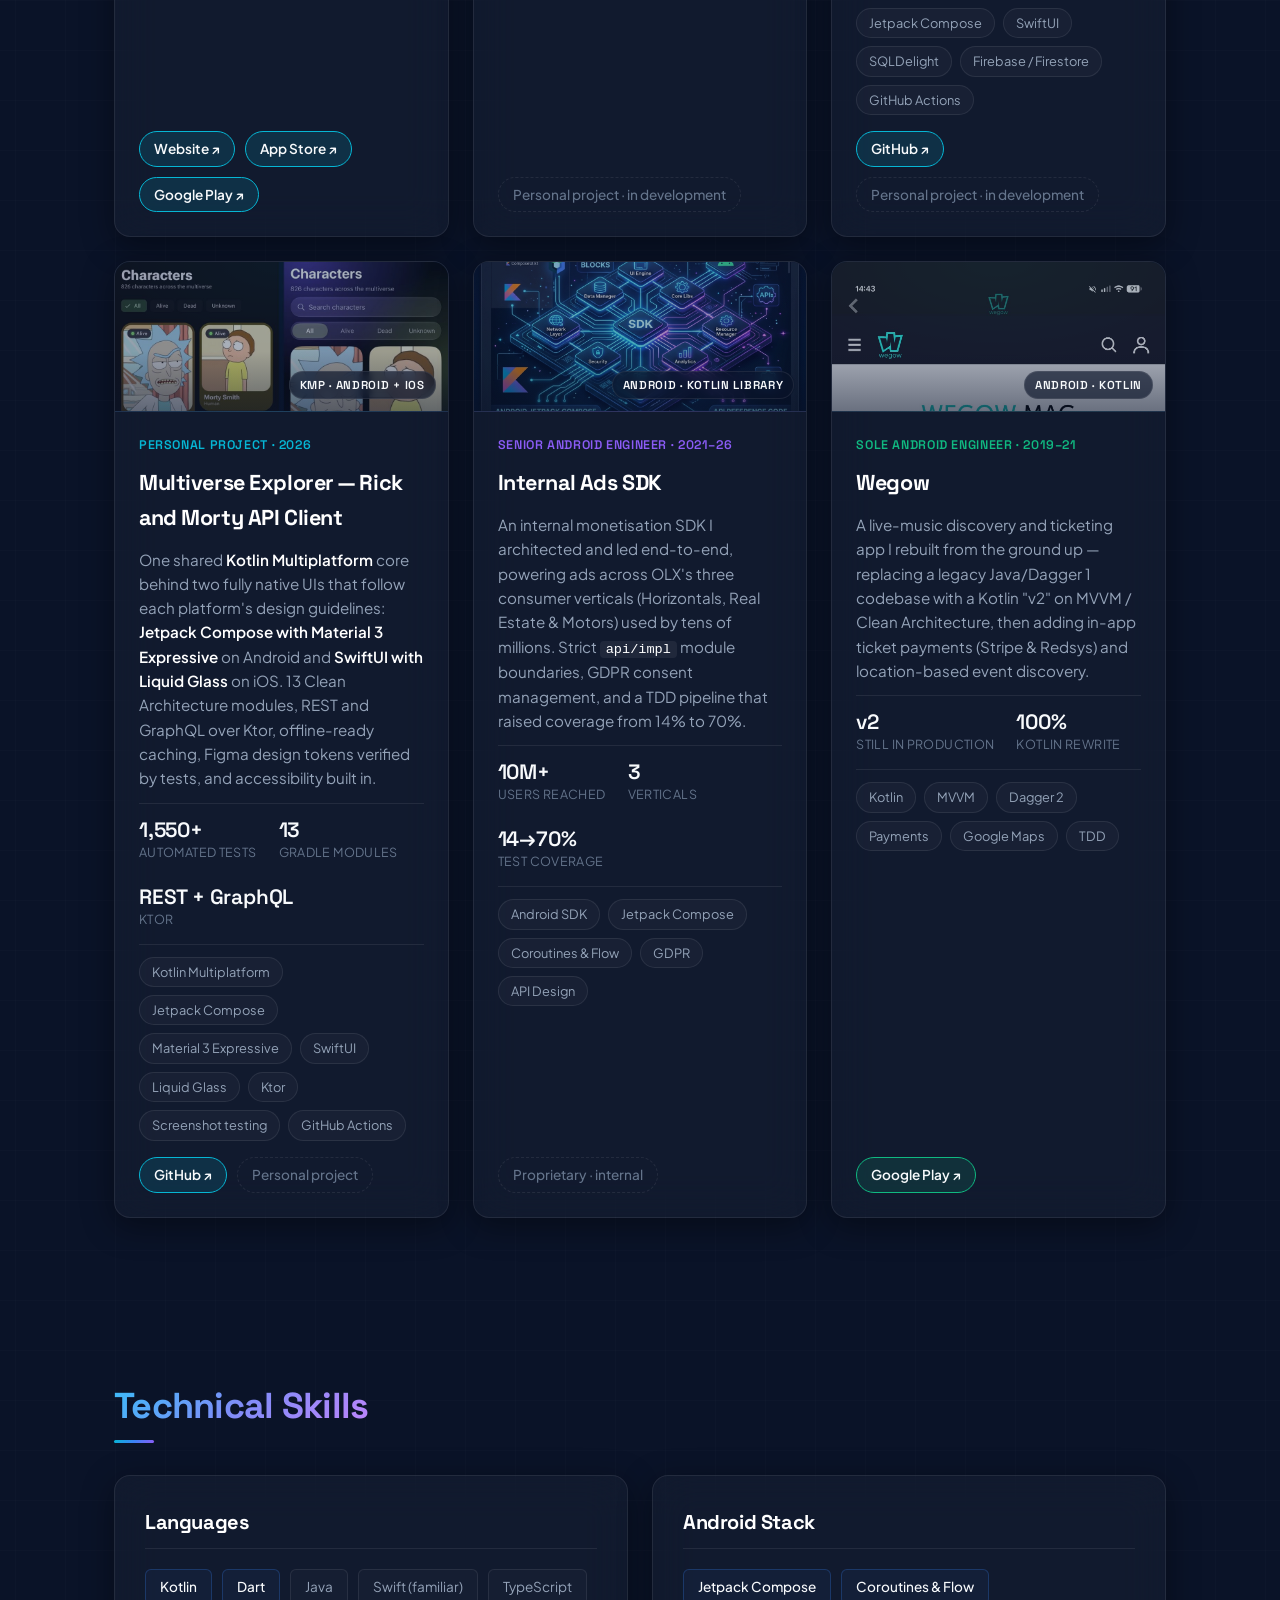
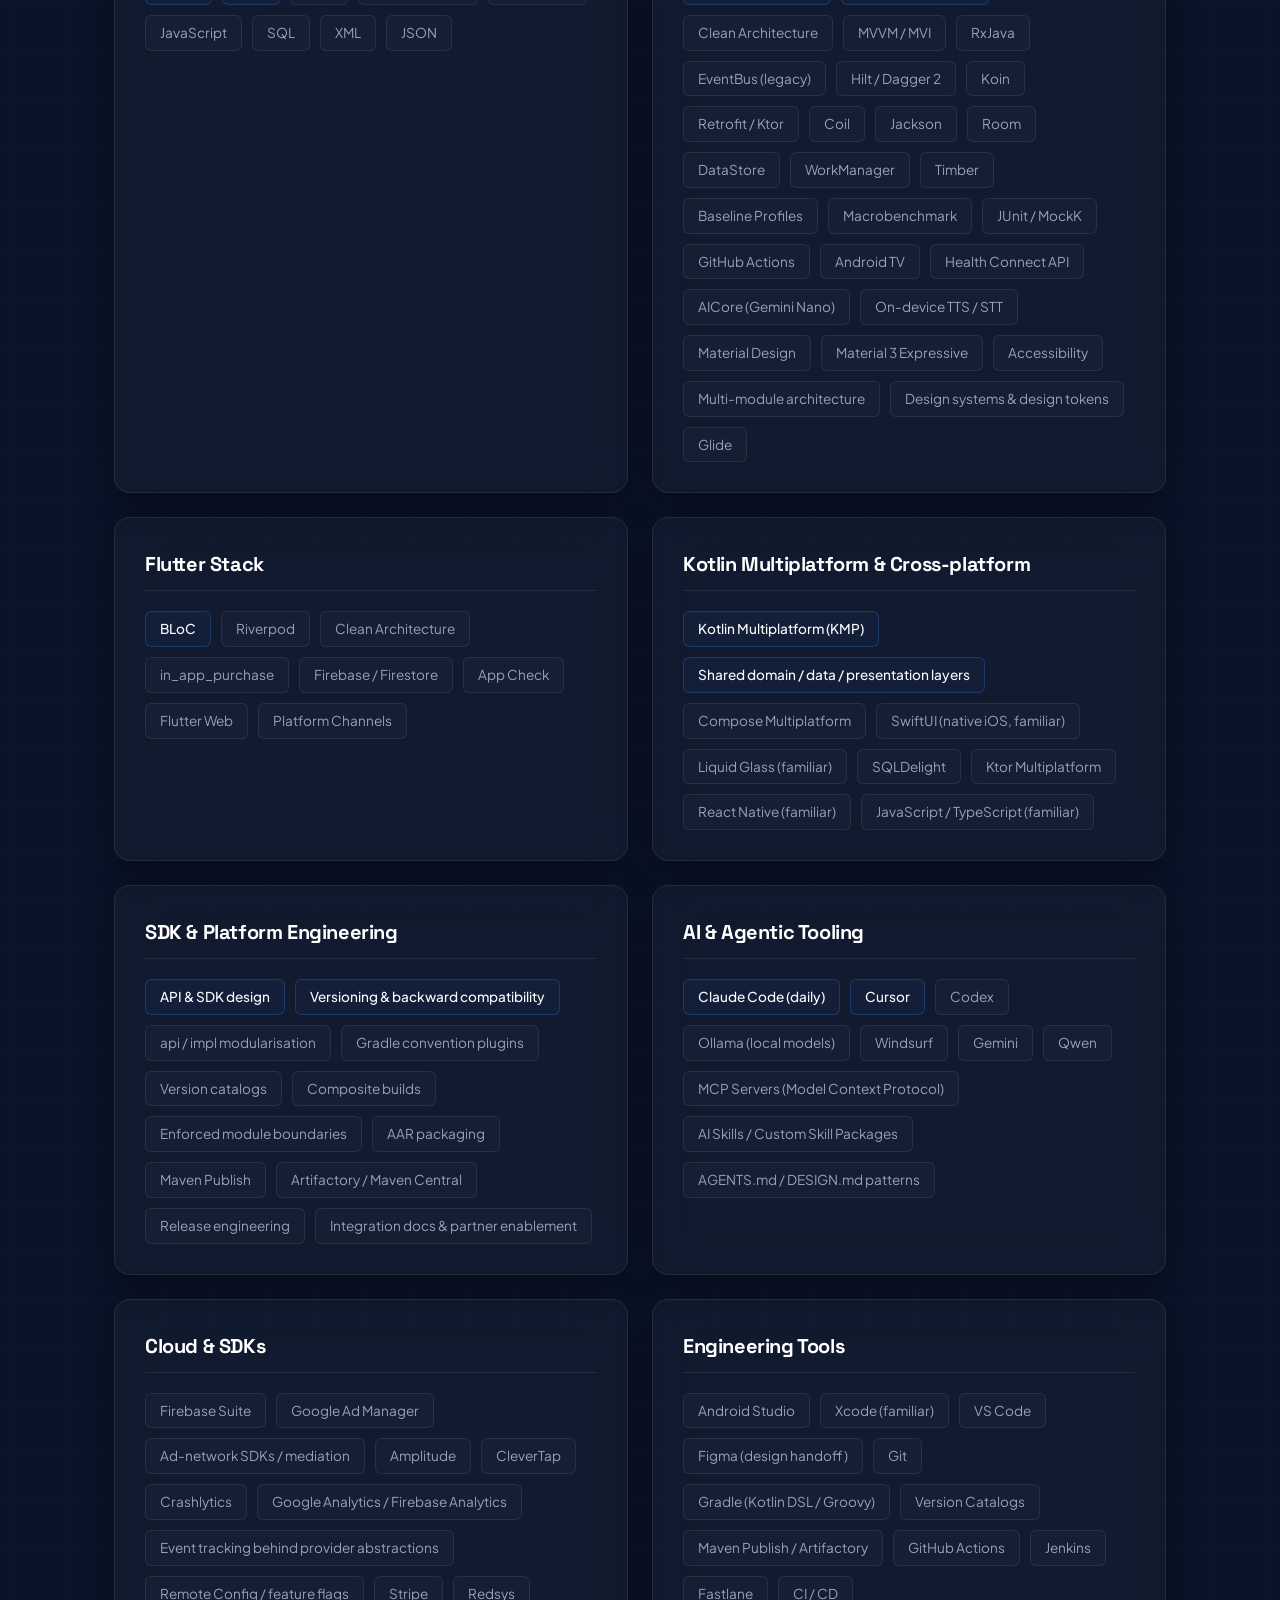
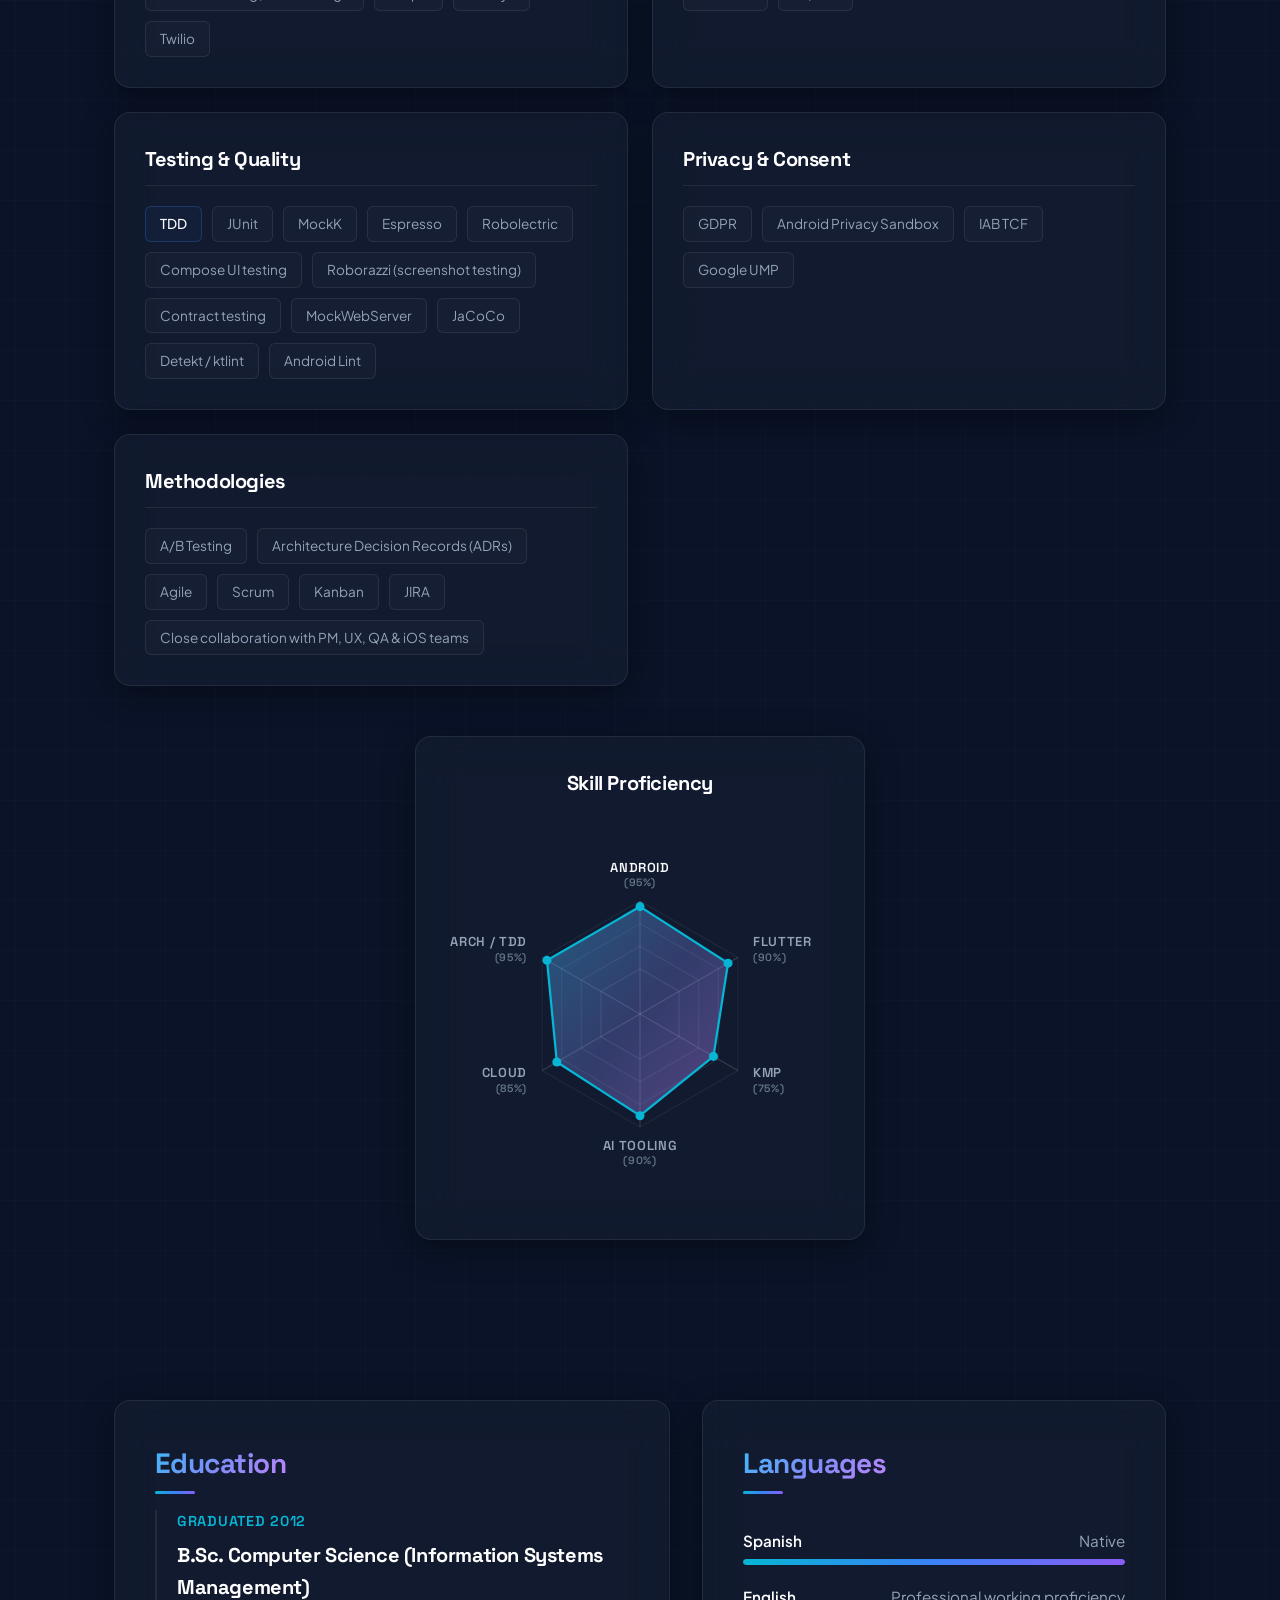
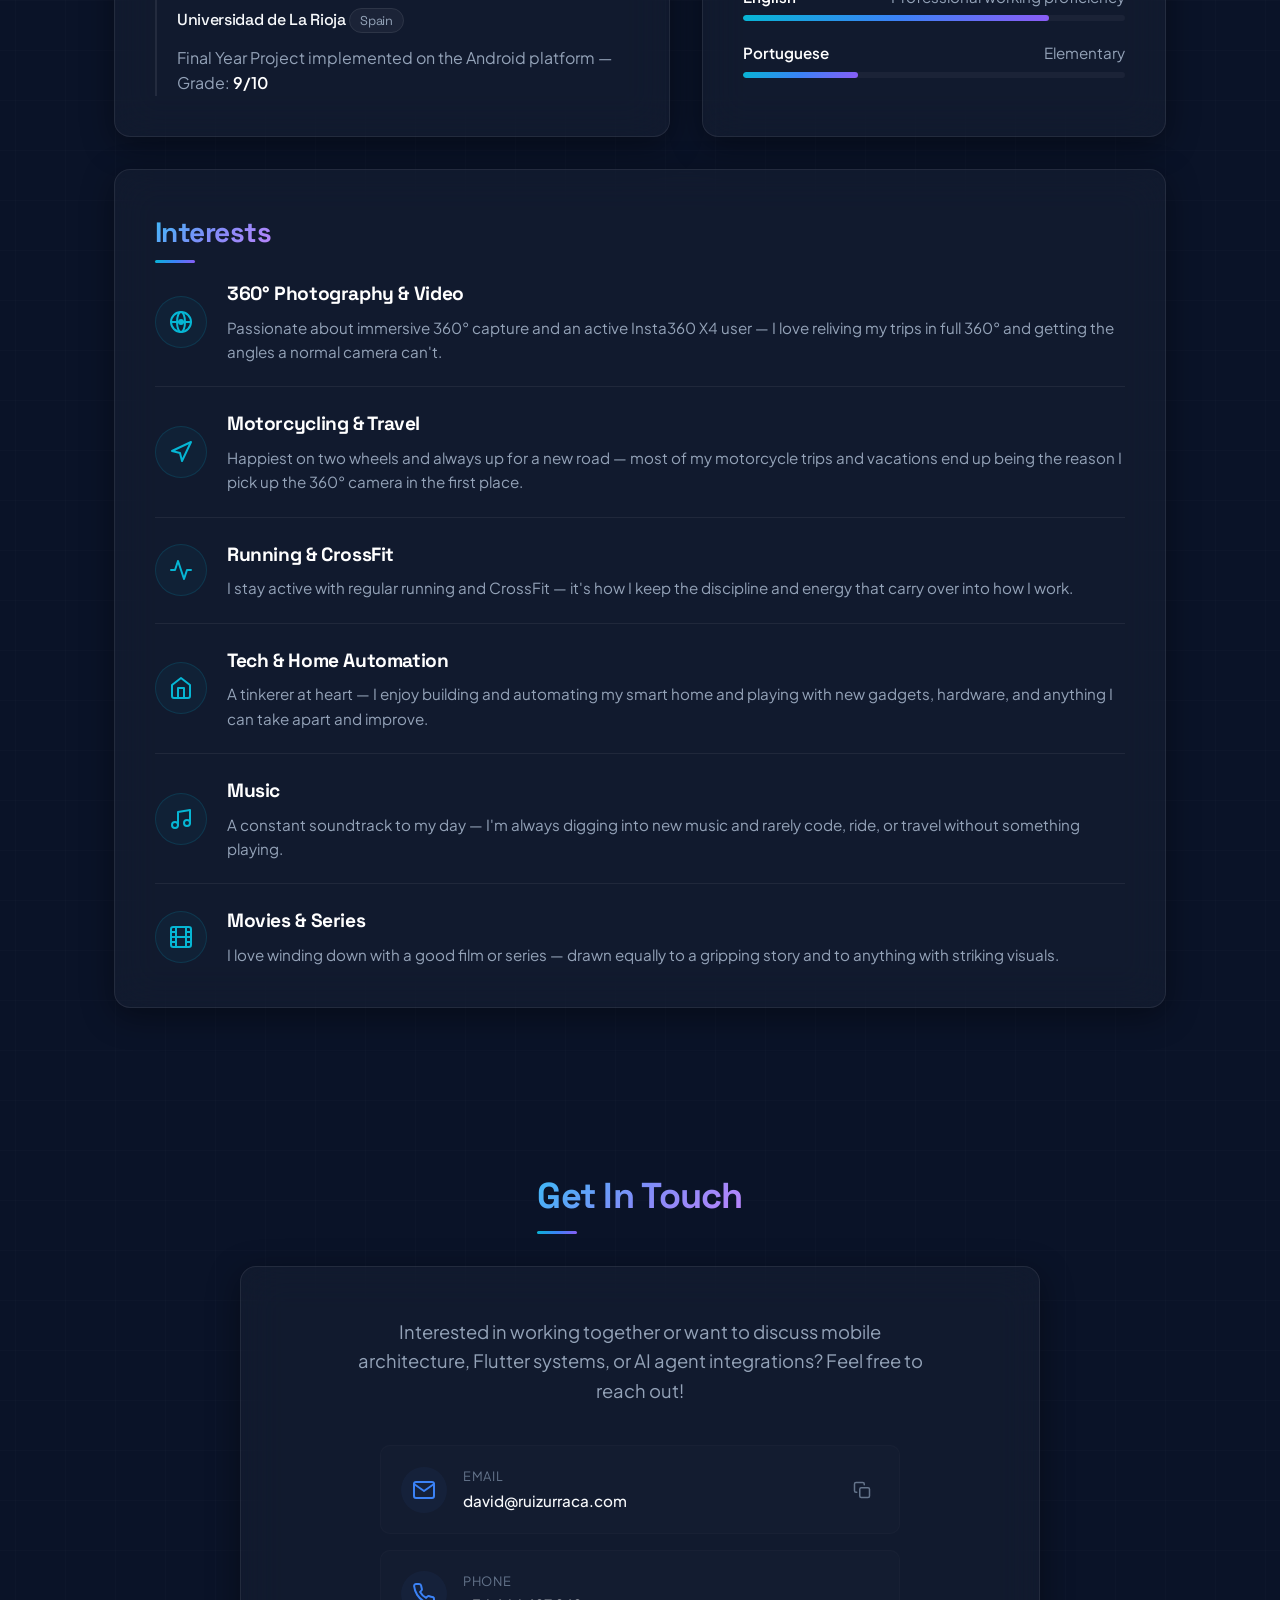
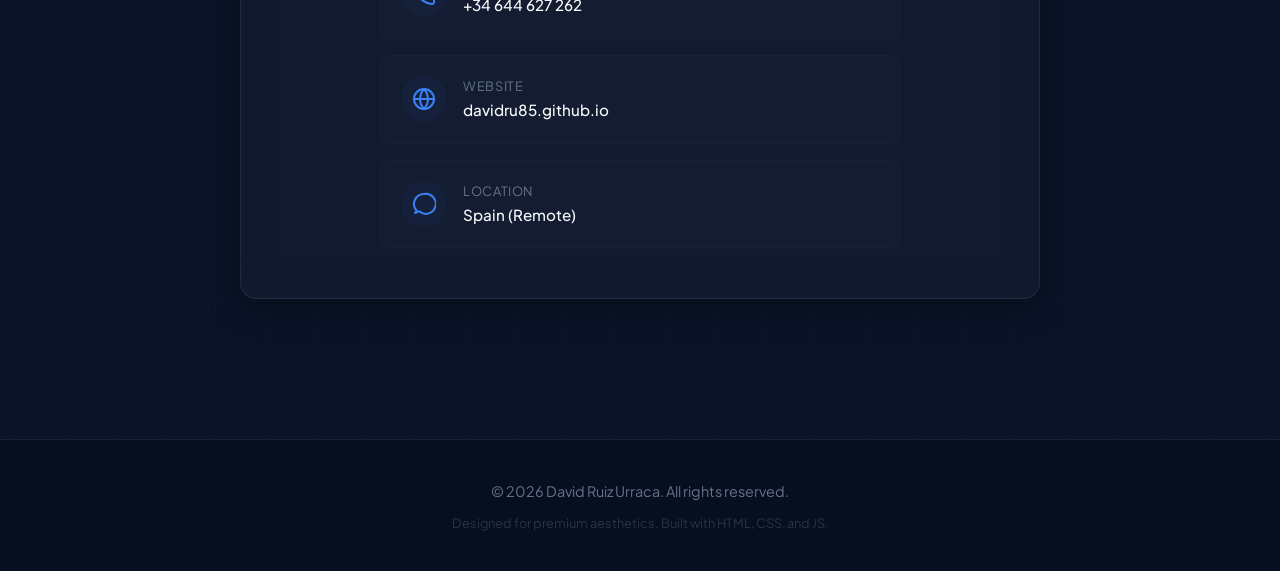
==== commit e65275a2: "feat(web): sync EN and ES web CV with the tailored PDF content Co-Authored-By: Claude Sonnet 5.5 <no" ====
--- a/index.html
+++ b/index.html
@@ -150,7 +150,7 @@
         <div class="hero-text">
           <div class="status-badge">
             <span class="status-dot"></span>
-            <span>Available for Remote Roles</span>
+            <span>Spain · Available for 100% Remote Work</span>
           </div>
           <h1 id="hero-title">DAVID RUIZ URRACA</h1>
           <h2 class="hero-subtitle">
@@ -197,6 +197,9 @@
             Product-minded Senior Mobile Engineer building <strong>production mobile systems since 2015</strong> across native Android applications, <strong>Android SDKs</strong>, <strong>Flutter</strong> products, and <strong>Kotlin Multiplatform</strong> shared layers. I own delivery end to end: architecture, API and SDK contracts, backward compatibility, privacy and consent, testing, CI/CD, release engineering, analytics, payments, and experimentation.
           </p>
           <p>
+            As an <strong>Android Product Engineer</strong> with <strong>Kotlin</strong> as my main language, I stay long-term where I work — <strong>4.5 years at OLX Group</strong> and nearly 2 years at Wegow — owning features from problem definition with product, design and QA through release, measurement and iteration. I modernise <strong>legacy code</strong> incrementally without slowing product delivery, I use <strong>AI tools naturally in my daily work</strong>, and I am comfortable proposing, questioning and defending technical decisions.
+          </p>
+          <p>
             At <strong>OLX Group</strong> I owned an internal <strong>Android Ads SDK</strong> across the Horizontals, Real Estate, and Motors verticals, serving tens of millions of active users across market-specific builds. I led its architecture, lifecycle, publication, integration standards, and partner-team enablement, while raising SDK test coverage from <strong>14% to 70%</strong>.
           </p>
           <p>
@@ -222,6 +225,7 @@
           <li><strong>Quality improvement:</strong> Raised Android Ads SDK test coverage from 14% to 70% using JUnit, MockK, Robolectric, Espresso, MockWebServer, and JaCoCo, with Detekt and ktlint enforcing code quality.</li>
           <li><strong>End-to-end product delivery:</strong> Built and operate the full technical platform for Explora Prado — Flutter applications for Android and iOS, Firebase services, in-app purchases, release pipelines, and live store releases.</li>
           <li><strong>Long-term technical impact:</strong> Led the ground-up Kotlin/Dagger 2 rebuild of Wegow's Android product; the resulting v2 still underpins the company's product six years after my departure.</li>
+          <li><strong>Legacy modernisation without slowing product:</strong> Reduced technical debt incrementally at OLX — XML to Jetpack Compose and callbacks to Coroutines &amp; Flow with zero regressions — while product delivery continued.</li>
           <li><strong>AI product engineering:</strong> Building a privacy-first Health Connect product that combines on-device Gemini Nano/AICore with cloud AI, with local-first handling of sensitive health data.</li>
         </ul>
       </div>
@@ -276,10 +280,10 @@
               A recognised Flutter app turning Museo del Prado's permanent collection into a self-guided digital experience — recipient of the <strong>Art-Tech 2025 Honorable Mention</strong> and selected for the <strong>Santander X Explorer 2026</strong> programme.
             </p>
             <ul class="role-bullets">
-              <li>Own the full technical platform as the sole developer: architecture, implementation, release pipeline, and the live releases on the <a href="https://apps.apple.com/app/id6758626429" target="_blank" rel="noopener noreferrer">App Store</a> and <a href="https://play.google.com/store/apps/details?id=com.explora.prado" target="_blank" rel="noopener noreferrer">Google Play</a>.</li>
+              <li>Own the product end to end as the sole developer, from problem definition to architecture, implementation, release pipeline, and the live releases on the <a href="https://apps.apple.com/app/id6758626429" target="_blank" rel="noopener noreferrer">App Store</a> and <a href="https://play.google.com/store/apps/details?id=com.explora.prado" target="_blank" rel="noopener noreferrer">Google Play</a>.</li>
               <li>Built the Android and iOS applications end to end with Flutter/Dart, Clean Architecture, BLoC, and a layered DTO / Entity / Model data structure backed by Firebase (Firestore, Storage, Authentication, Analytics, Crashlytics).</li>
               <li>Implemented the in-app purchase platform for both stores (in_app_purchase), including purchase verification and entitlement persistence — a non-trivial native integration on Android and iOS, with store-side products live on both platforms.</li>
-              <li>Built dynamic localisation (Spanish &amp; English live, with Italian, French, and Portuguese planned) and adaptive UI for a content-heavy museum experience with SVG assets and custom typography. Also built the internal content-administration back office in <strong>Flutter Web</strong> — an operator-only tool, never exposed to end users.</li>
+              <li>Implemented the Figma design specifications and built dynamic localisation (Spanish &amp; English live, with Italian, French, and Portuguese planned) and adaptive UI for a content-heavy museum experience with SVG assets and custom typography. Also built the internal content-administration back office in <strong>Flutter Web</strong> — an operator-only tool, never exposed to end users.</li>
               <li>Developed interactive quizzes, multimedia guides, payment flows, and offline synchronisation using Test-Driven Development (TDD) to support application reliability.</li>
               <li>Run Firebase A/B tests across onboarding, content presentation, and conversion flows.</li>
               <li>Scale solo delivery through an AI-first workflow using <strong>Claude Code</strong> and <strong>Cursor</strong>, custom skill packages, terminal-integrated command loops, automated test-debug cycles, and structured <code>AGENTS.md</code> / <code>DESIGN.md</code> patterns.</li>
@@ -308,23 +312,25 @@
           </div>
           <div class="timeline-body">
             <p class="role-desc">
-              Android platform engineering for a global marketplace operating across Poland, Portugal, Turkey, Ukraine, Romania, India, Indonesia, South America, and other markets.
+              Android platform engineering for 4.5 years at a global marketplace operating across Poland, Portugal, Turkey, Ukraine, Romania, India, Indonesia, South America, and other markets.
             </p>
             <ul class="role-bullets">
               <li>Owned the internal Android Ads SDK as a mobile platform, powering monetisation across OLX's Horizontals, Real Estate &amp; Motors verticals. Each vertical shipped market-specific builds serving tens of millions of active users, with ad demand integrated primarily through Google Ad Manager alongside additional third-party ad-network SDKs.</li>
               <li>Served as the SDK's technical lead and sole Android engineer for most of its lifecycle, leading a temporarily expanded Android team during higher-load periods.</li>
               <li>Designed the api/impl module boundary to enforce dependency isolation, make partner integrations safer and more predictable, and improve build performance; standardised builds with Gradle convention plugins, version catalogs, and composite builds.</li>
               <li>Led privacy-first SDK decisions covering consent-state management (IAB TCF, Google UMP), scoped tracking, GDPR, and Android Privacy Sandbox technologies (Topics API, Protected Audience, Attribution Reporting).</li>
-              <li>Led migration of critical SDK surfaces from XML to Jetpack Compose and from callback-based asynchronous code to Kotlin Coroutines &amp; Flow, while maintaining backward compatibility.</li>
+              <li>Reduced technical debt incrementally without stopping product delivery: led the migration of critical SDK surfaces from XML to Jetpack Compose and from callback-based asynchronous code to Kotlin Coroutines &amp; Flow with zero regressions, while maintaining backward compatibility for partner teams.</li>
               <li>Applied Baseline Profiles and Macrobenchmark to improve startup performance and reduce jank on critical SDK-hosting surfaces.</li>
               <li>Used TDD and automated testing (JUnit, MockK, Robolectric, Espresso, MockWebServer) to design the SDK APIs — raised SDK test coverage from 14% to 70%, with Detekt and ktlint enforcing code quality.</li>
               <li>Owned the SDK lifecycle from versioning and AAR packaging through Maven Publish distribution to Artifactory (JFrog) and Maven Central, integration documentation, and partner-team enablement.</li>
               <li>Contributed cross-team feature work on consumer apps, reinforcing SDK integration patterns from the consumer side.</li>
               <li>Collaborated closely with international teams across OLX's offices in Istanbul, New Delhi, Poznań, and Lisbon — coordinating integration and delivery across time zones and markets.</li>
               <li>Led cross-platform coordination with the iOS SDK team to synchronize API designs, telemetry schemas, and release lifecycles, establishing a unified integration standard for client teams.</li>
+              <li>Challenged recurring bug patching and proposed an explicit integration contract with documented trade-offs for partner teams.</li>
+              <li>Aligned product, design, backend and QA stakeholders during the merge of two OLX apps for India and Indonesia, using a phased plan and clear communication.</li>
               <li>Integrated GraphQL-based APIs for data fetching in consumer-app feature work.</li>
               <li>Wrote my first Flutter code here, building cross-platform features alongside the native Android work — a foundation later deepened on Explora Prado.</li>
-              <li>Tracking and analytics integration: Amplitude, CleverTap, Google Analytics, Crashlytics.</li>
+              <li>Tracking and analytics integration (Amplitude, CleverTap, Google Analytics, Crashlytics) with analytics events decoupled behind provider abstractions; ran A/B tests to validate ad placements, formats and SDK changes against monetisation and engagement metrics.</li>
             </ul>
             <div class="tech-tags">
               <span>Android SDK</span>
@@ -359,7 +365,7 @@
             </p>
             <ul class="role-bullets">
               <li>Inherited a legacy Java codebase built on deprecated libraries (Dagger 1); stabilised it and shipped new features during an initial support phase.</li>
-              <li>Led and built a ground-up rebuild ("v2") in Kotlin with Dagger 2 on MVVM / Clean Architecture, replacing the legacy Java/Dagger 1 app — a foundation that still underpins the company's product today, 6 years after my departure.</li>
+              <li>Led and built a ground-up rebuild ("v2") in Kotlin with Dagger 2 on MVVM / Clean Architecture, replacing the legacy Java/Dagger 1 app while keeping the legacy version running during the transition — a foundation that still underpins the company's product today, 6 years after my departure.</li>
               <li>Built with Room, LiveData, ViewModels, and Coroutines, with Glide for image loading and Firebase for push notifications, analytics, and Crashlytics.</li>
               <li>Integrated Stripe and Redsys payment gateways for ticket purchases and the Google Maps SDK for event discovery and venue geolocation.</li>
               <li>Implemented Test-Driven Development (TDD) as a core practice to ensure high reliability and a regression-free codebase during the rebuild.</li>
@@ -849,6 +855,9 @@
                 <span class="skill-badge">Material Design</span>
                 <span class="skill-badge">Material 3 Expressive</span>
                 <span class="skill-badge">Accessibility</span>
+                <span class="skill-badge">Multi-module architecture</span>
+                <span class="skill-badge">Design systems &amp; design tokens</span>
+                <span class="skill-badge">Glide</span>
               </div>
             </div>
 
@@ -929,6 +938,9 @@
                 <span class="skill-badge">Amplitude</span>
                 <span class="skill-badge">CleverTap</span>
                 <span class="skill-badge">Crashlytics</span>
+                <span class="skill-badge">Google Analytics / Firebase Analytics</span>
+                <span class="skill-badge">Event tracking behind provider abstractions</span>
+                <span class="skill-badge">Remote Config / feature flags</span>
                 <span class="skill-badge">Stripe</span>
                 <span class="skill-badge">Redsys</span>
                 <span class="skill-badge">Twilio</span>
@@ -994,6 +1006,7 @@
                 <span class="skill-badge">Scrum</span>
                 <span class="skill-badge">Kanban</span>
                 <span class="skill-badge">JIRA</span>
+                <span class="skill-badge">Close collaboration with PM, UX, QA &amp; iOS teams</span>
               </div>
             </div>
             
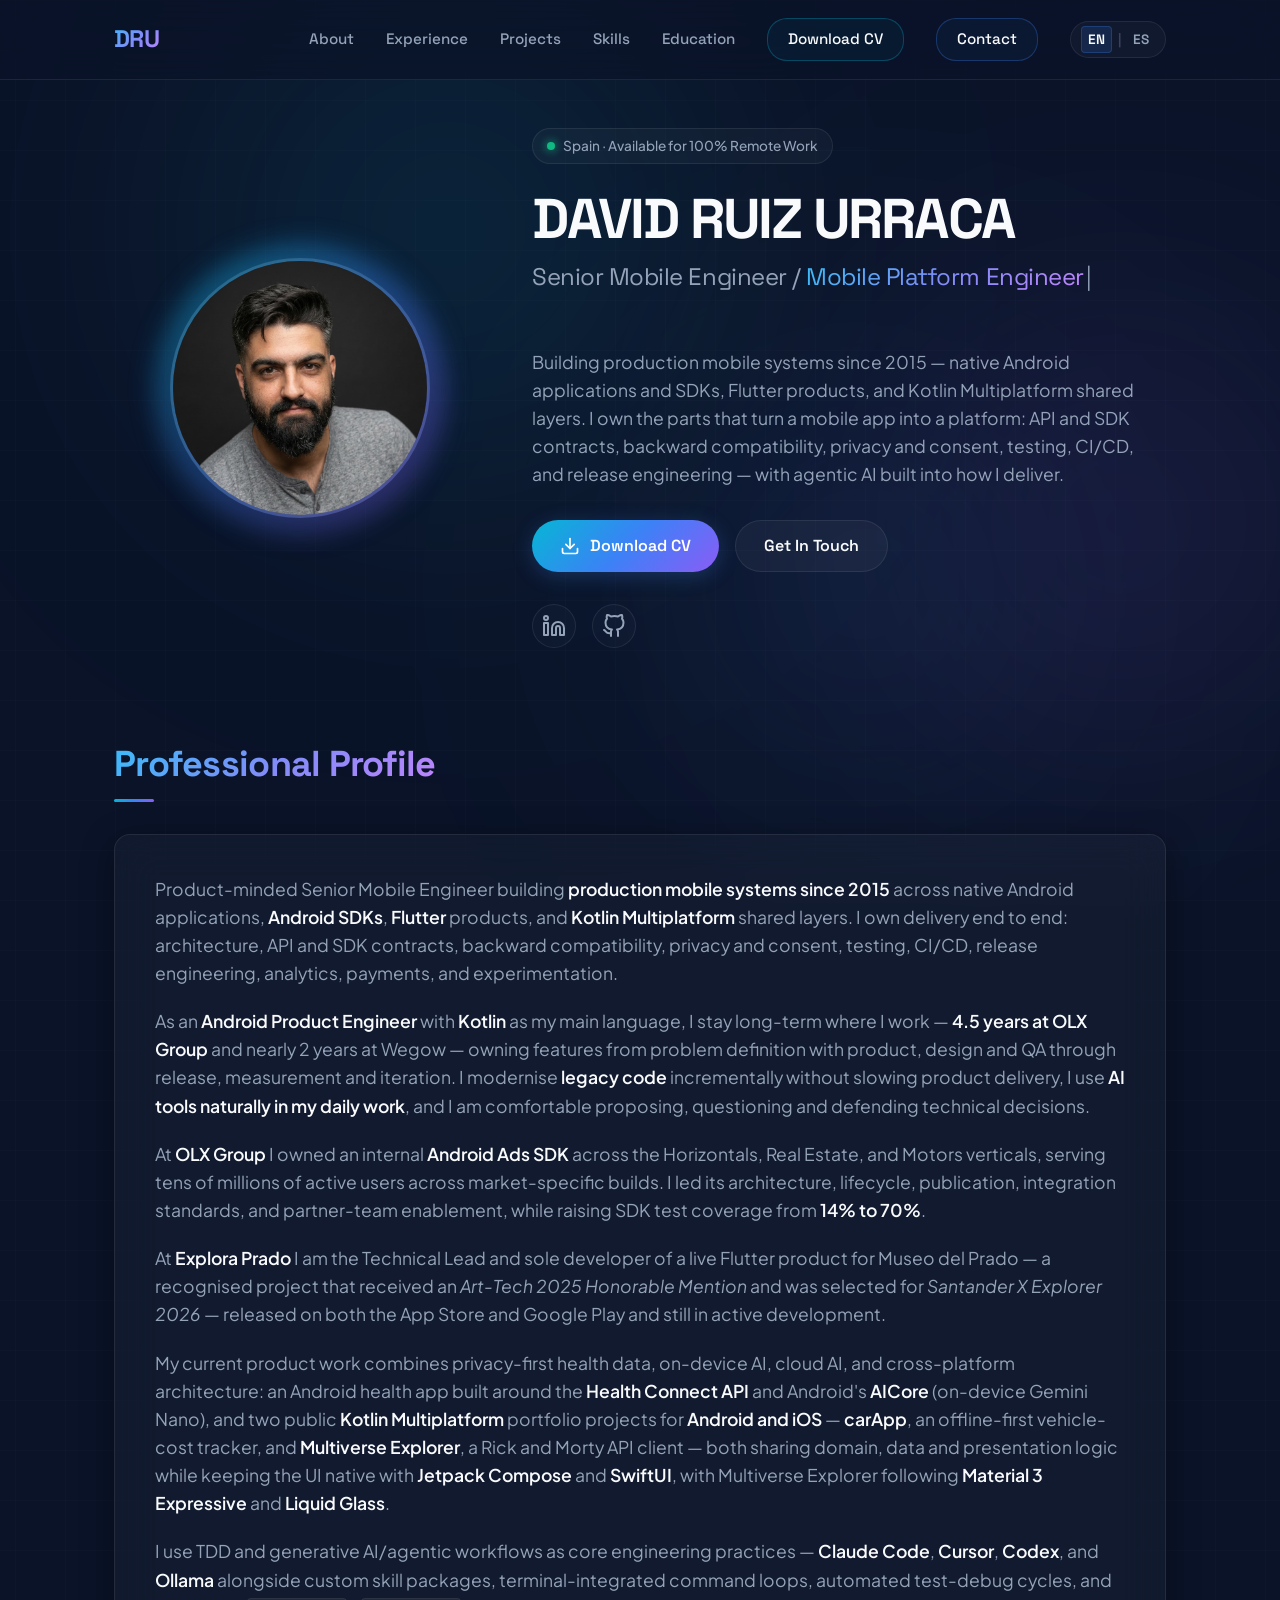
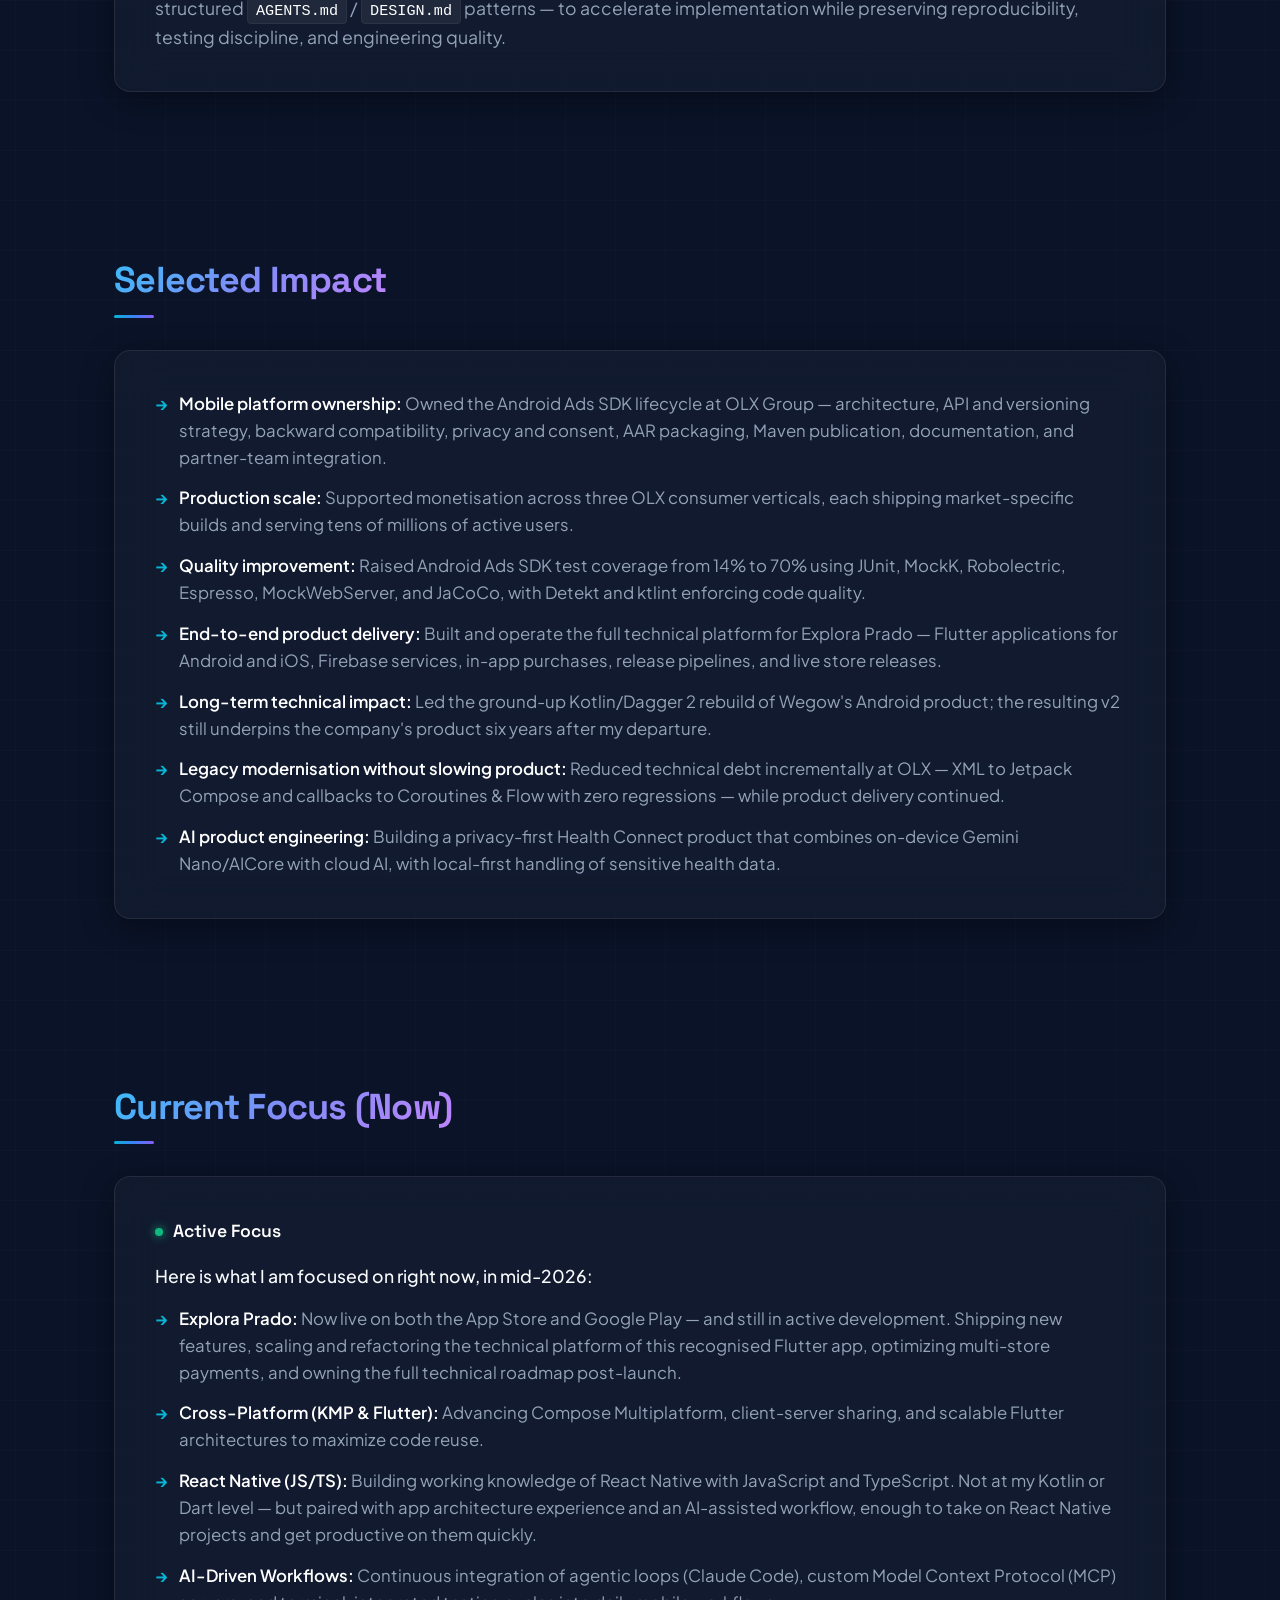
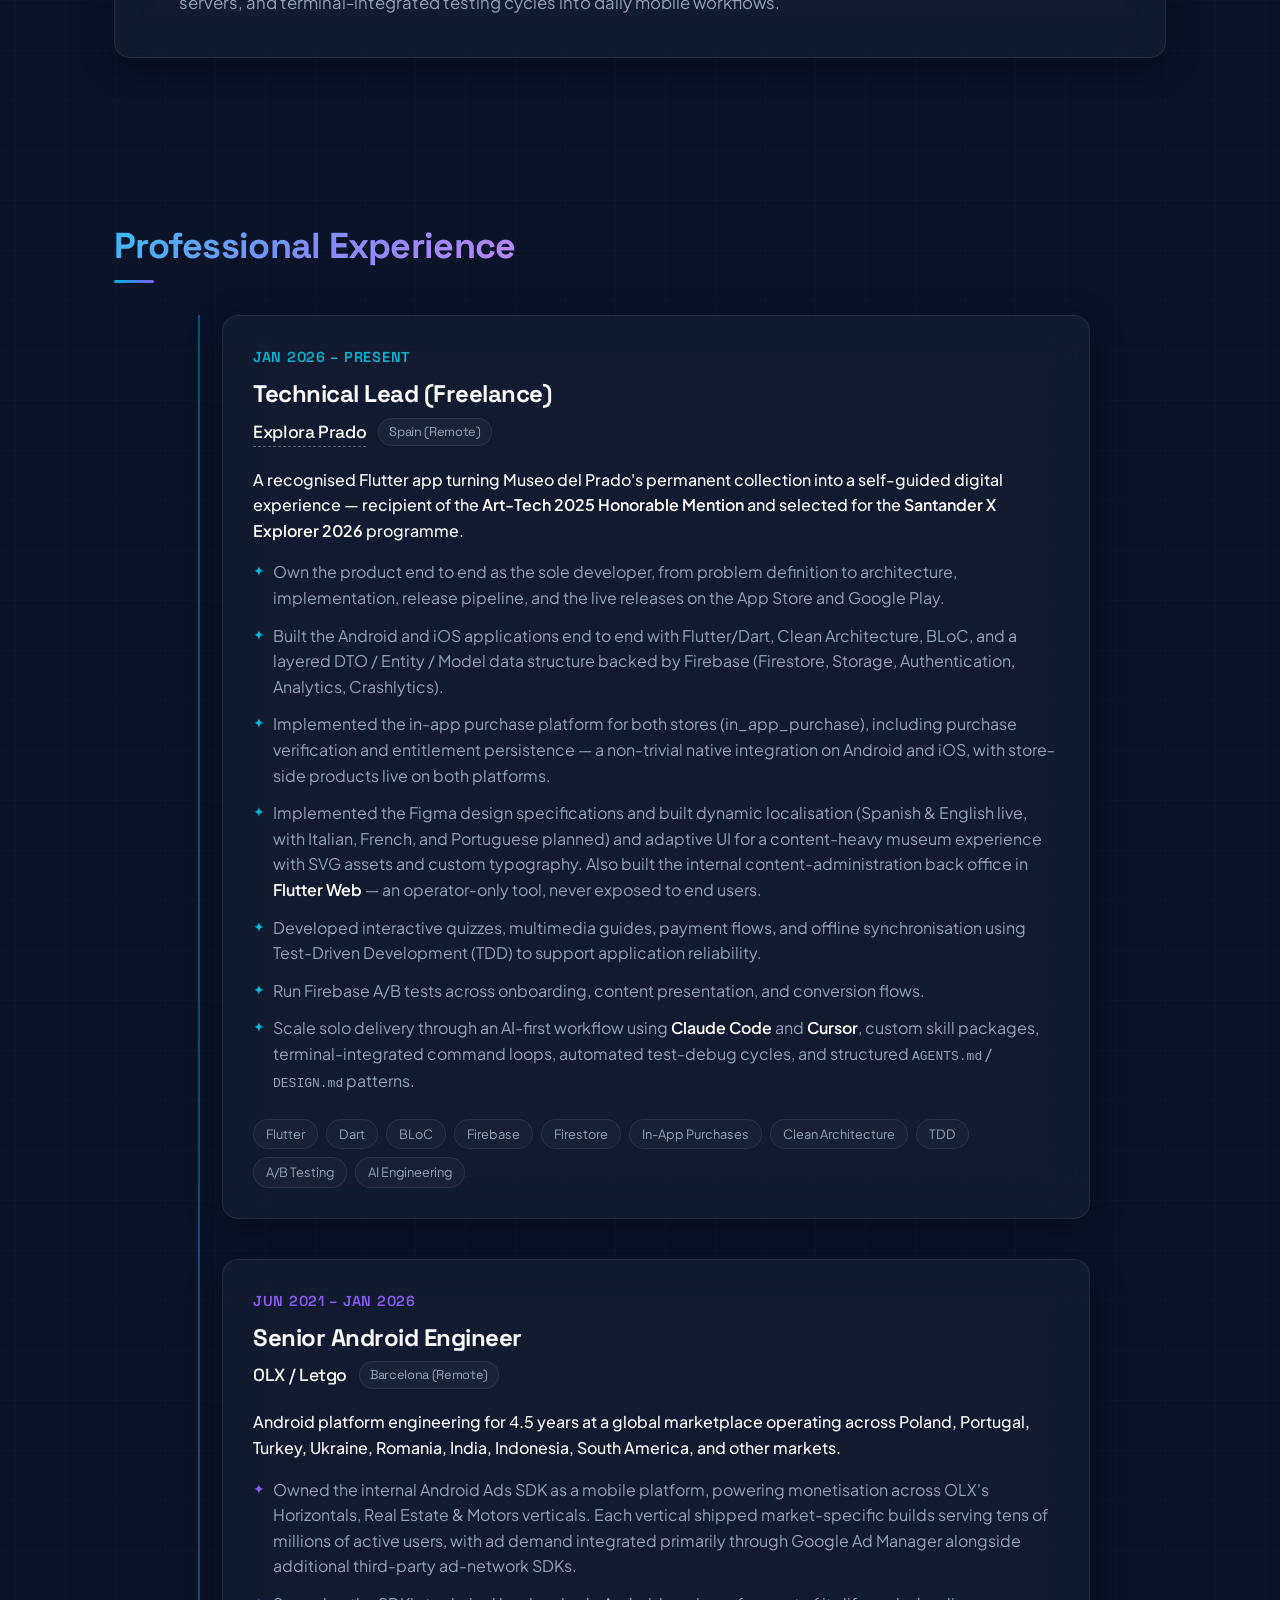
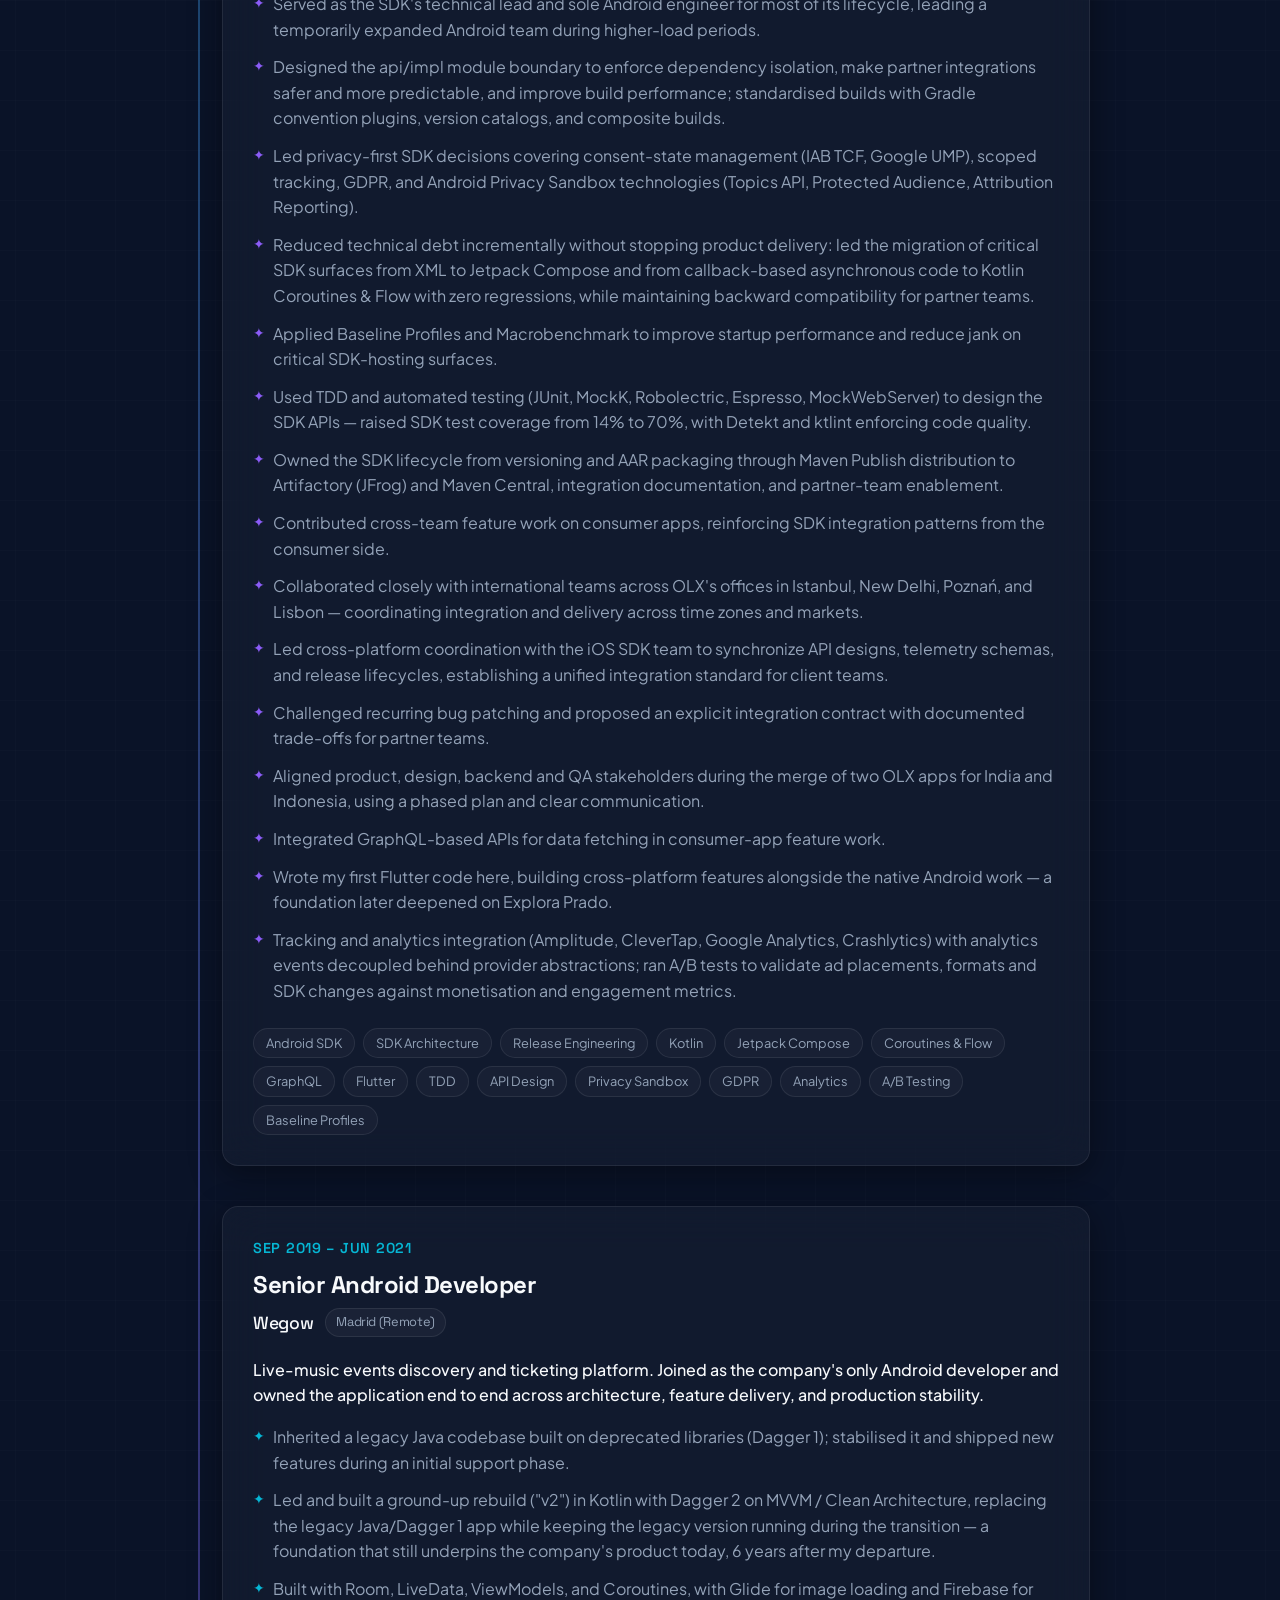
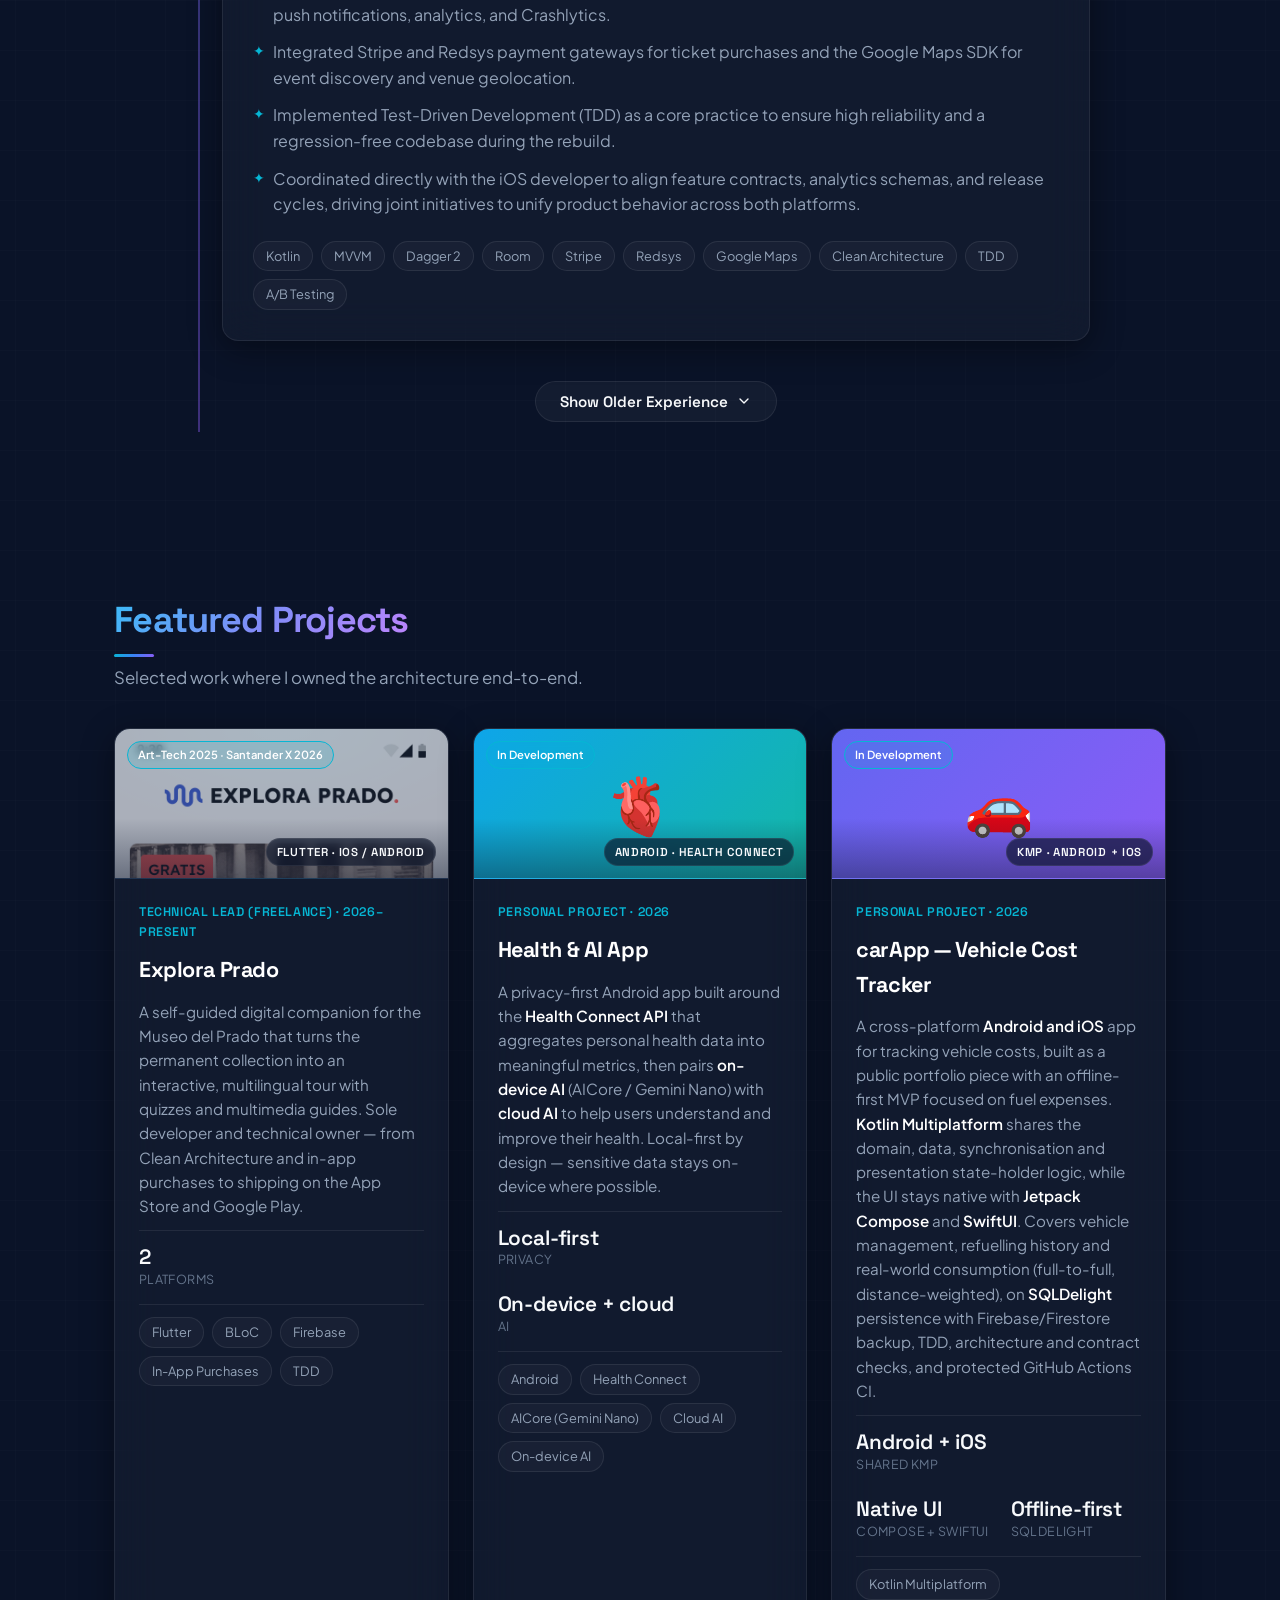
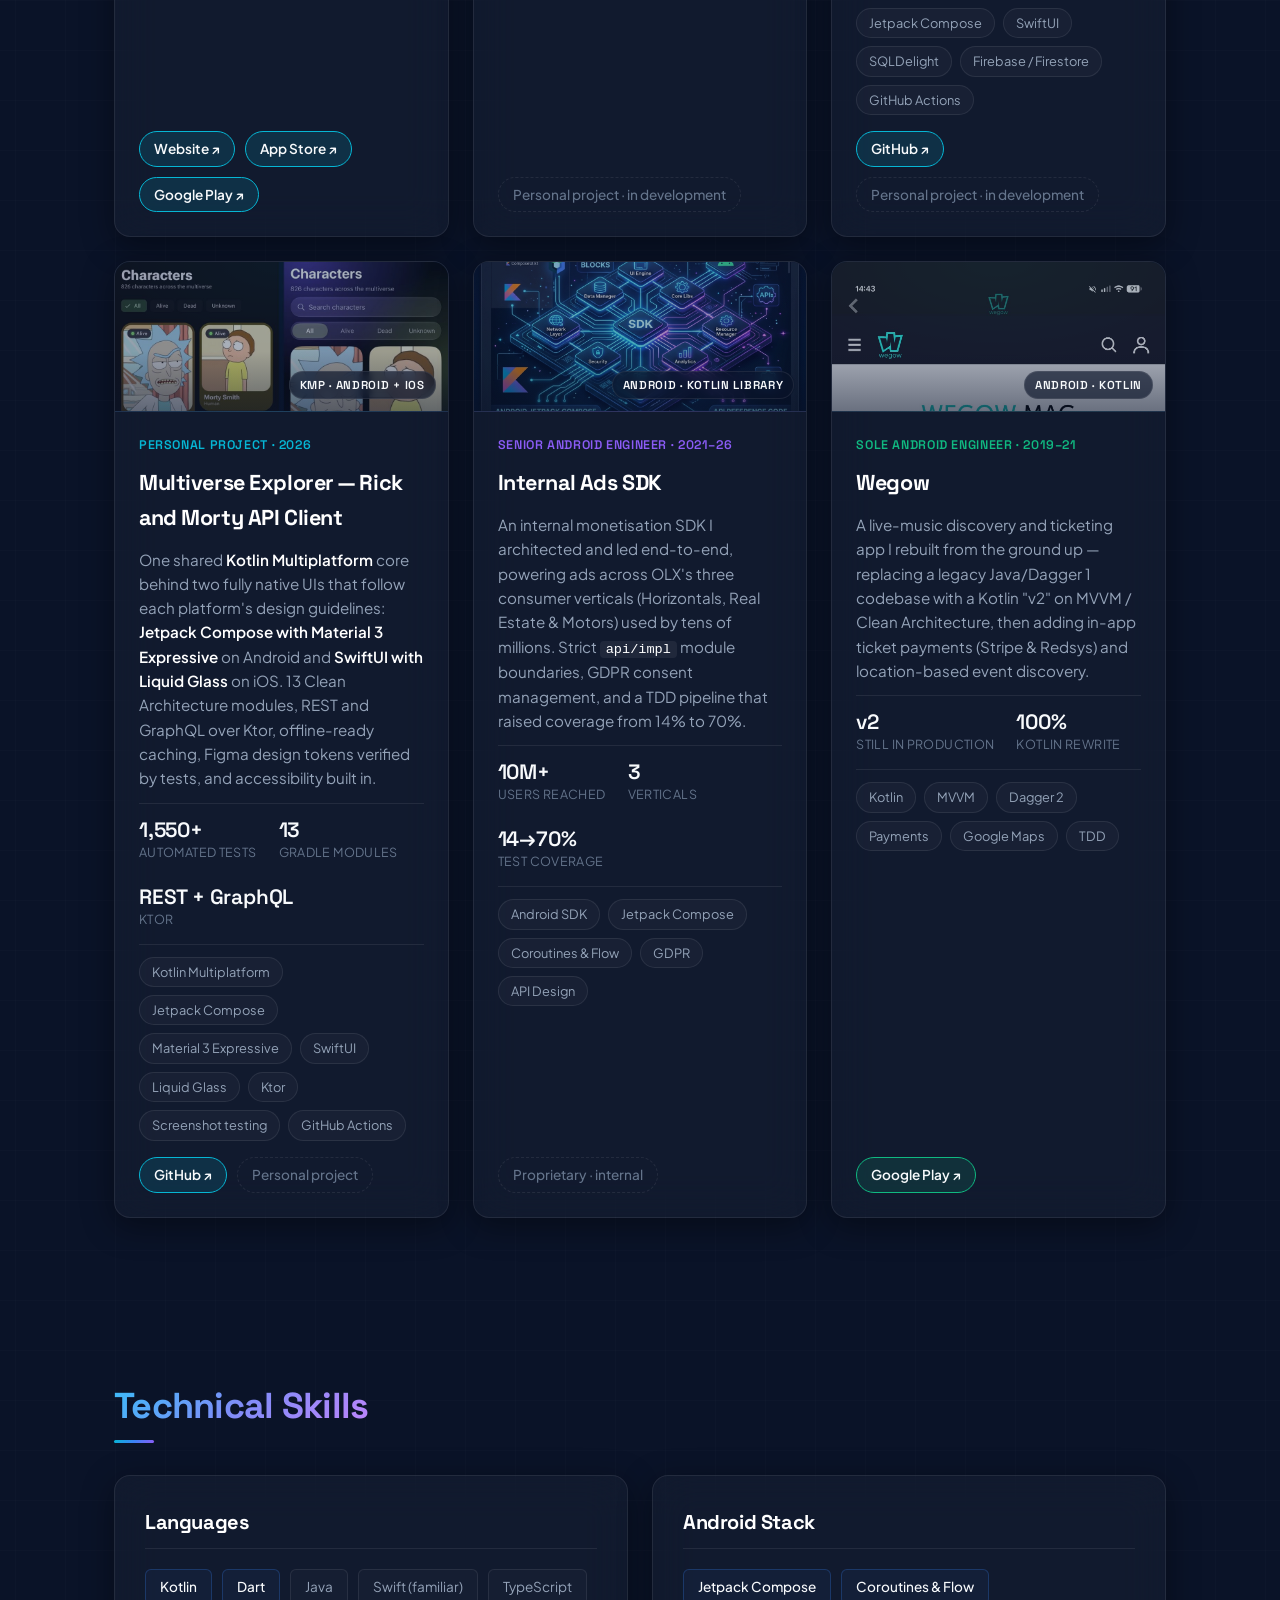
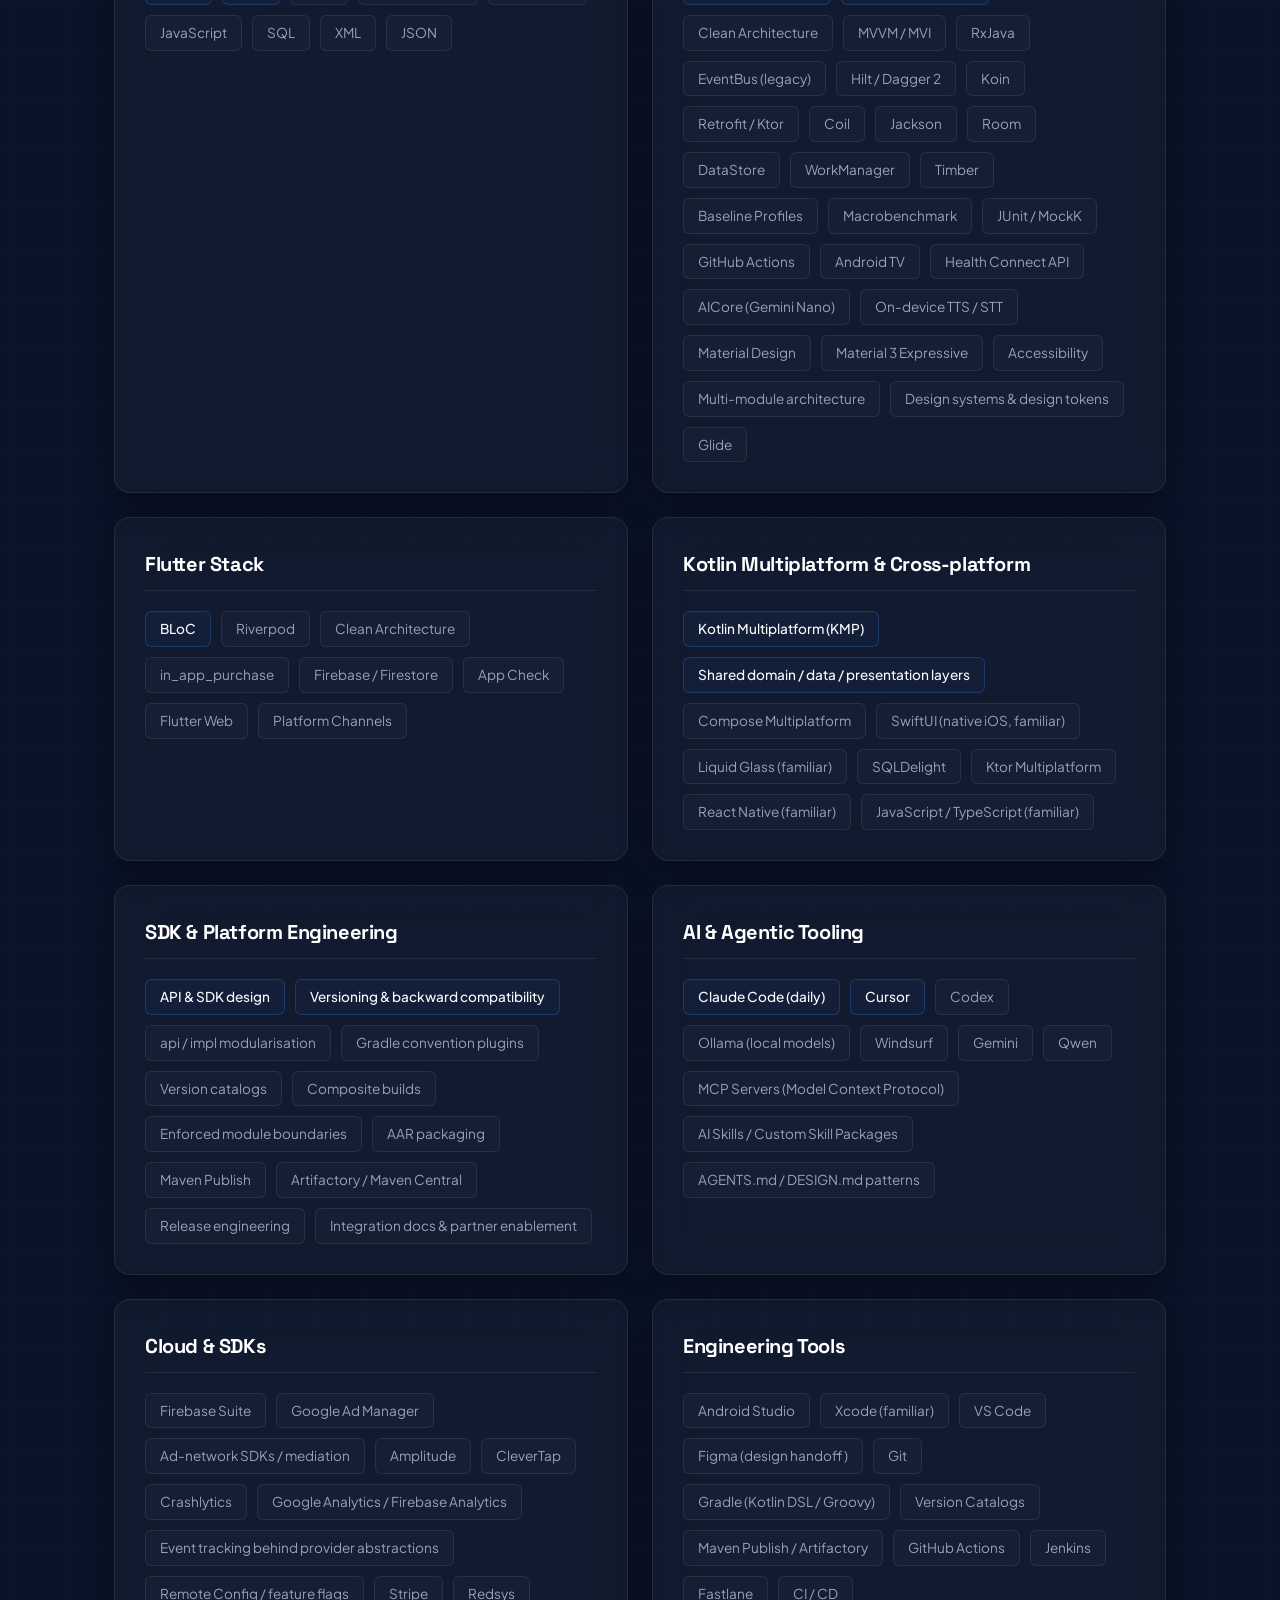
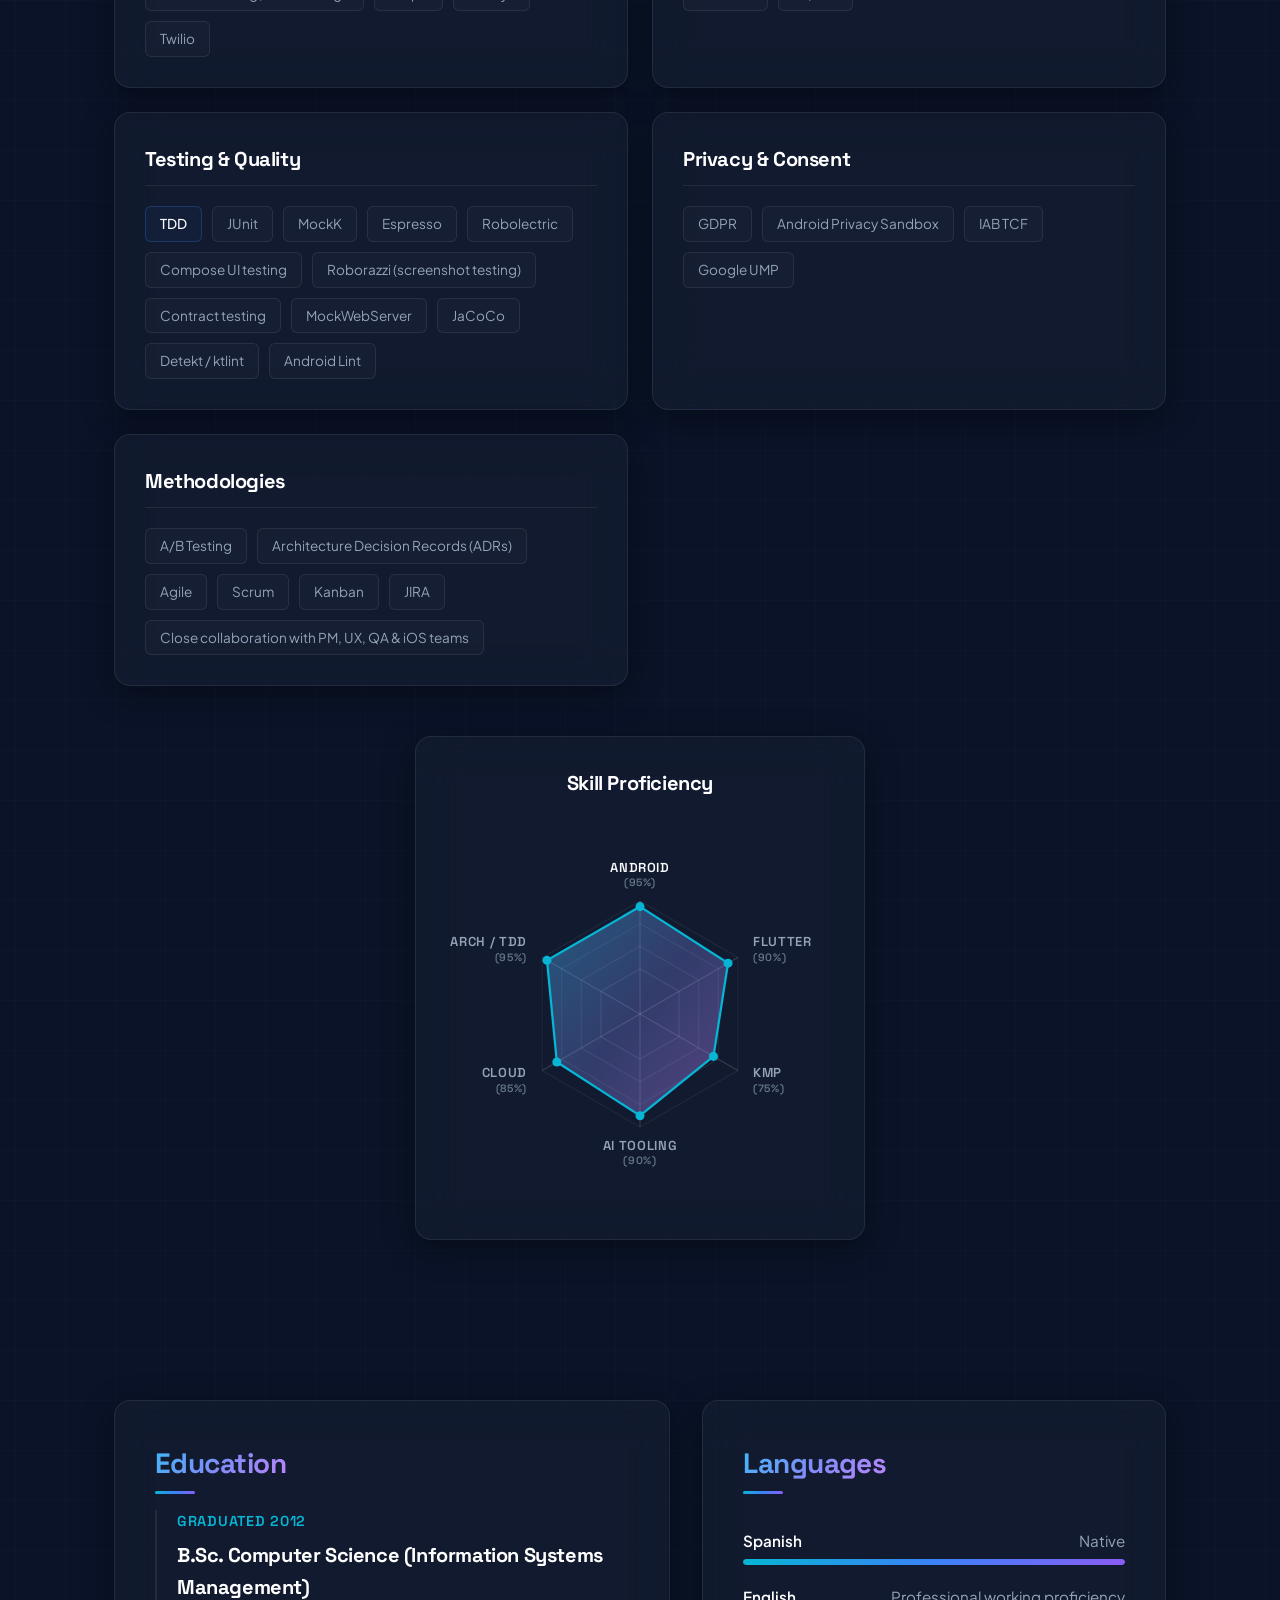
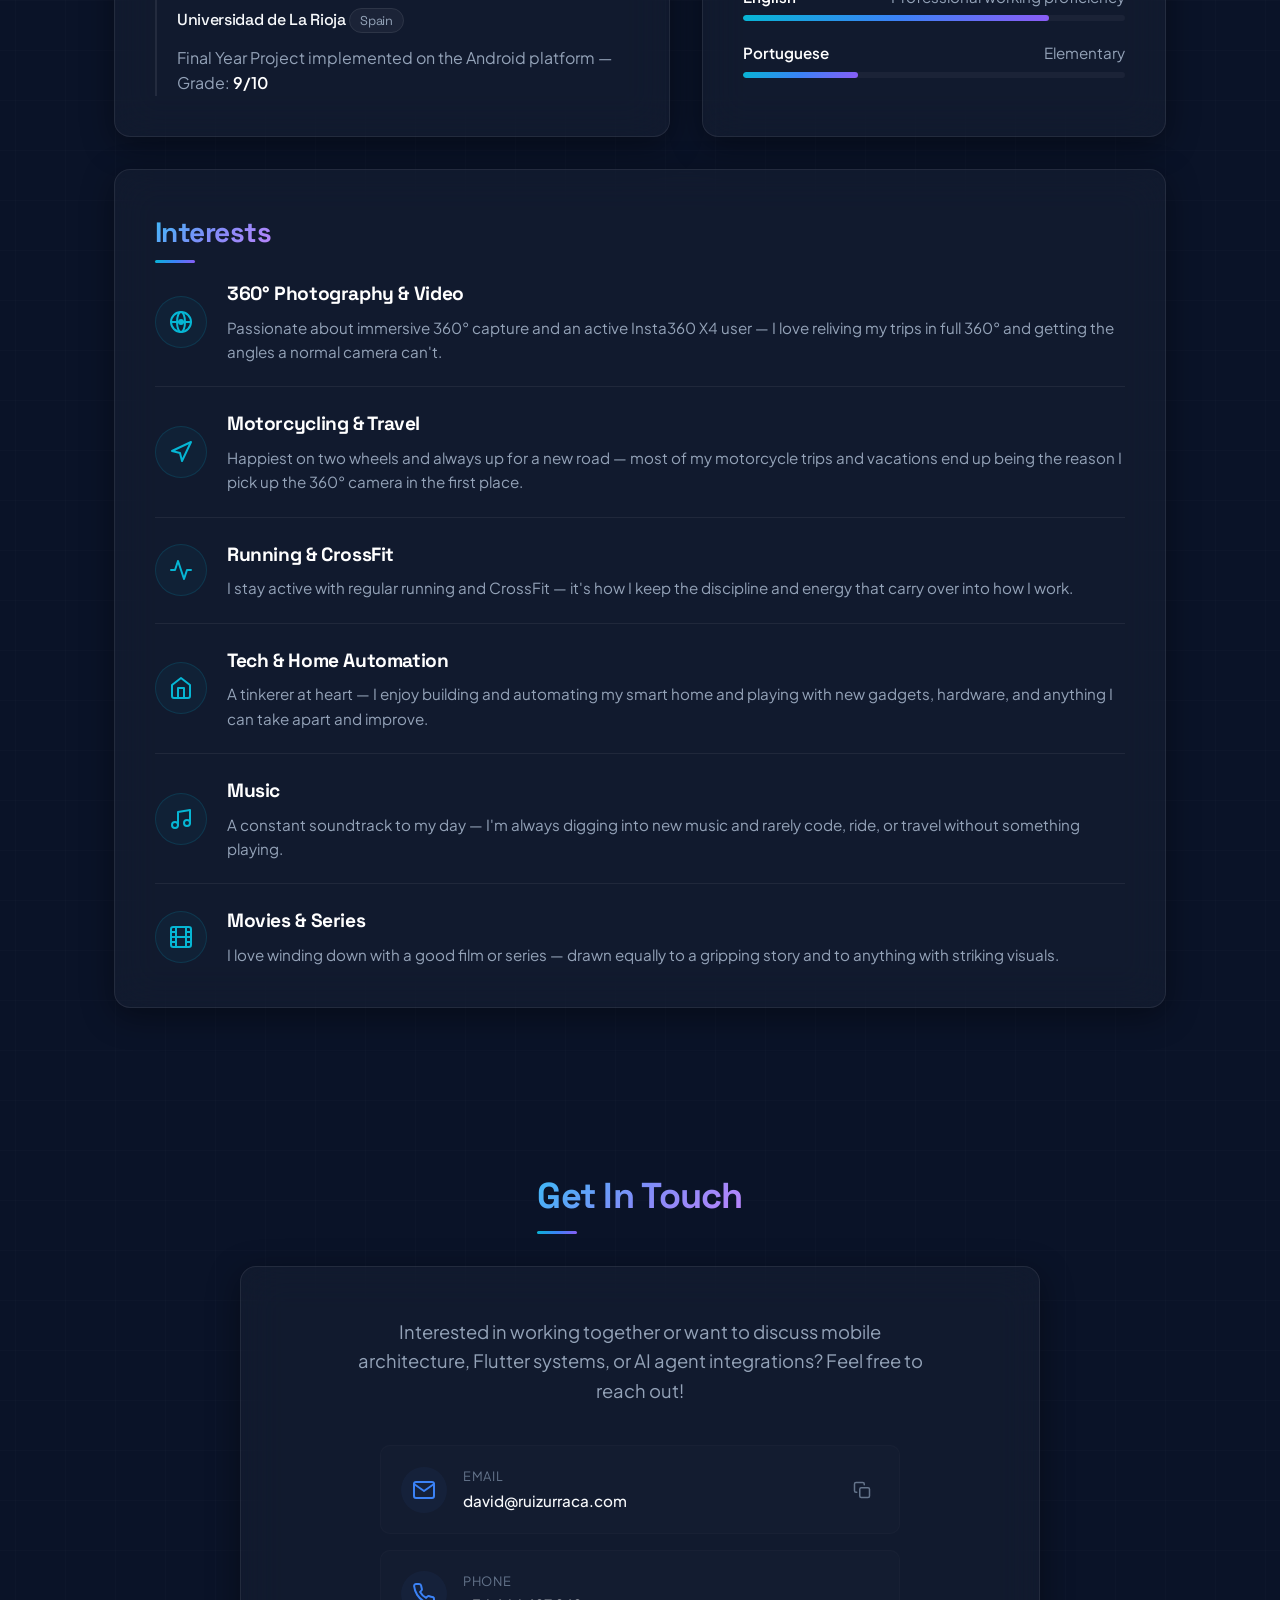
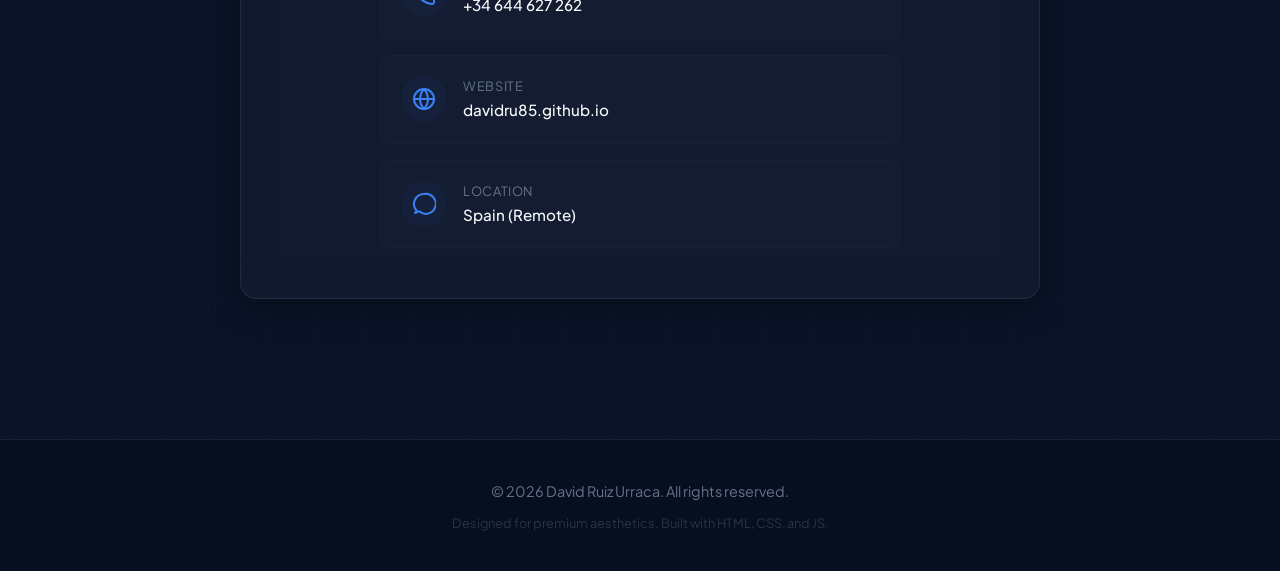
==== commit 105a0441: "docs(cv): sync README and CV source, group pre-Instantgo roles on the web CV Co-Authored-By: Claude " ====
--- a/index.html
+++ b/index.html
@@ -431,106 +431,42 @@
             </div>
           </article>
 
-          <!-- Experience 5: Telefónica -->
+          <!-- Experience 5: Earlier roles (consulting and agency projects) -->
           <article class="timeline-item glass-card spotlight-card older-exp-item">
             <div class="timeline-header">
-              <span class="timeline-duration">Mar 2018 – Jul 2018</span>
+              <span class="timeline-duration">Sep 2015 – Jul 2018</span>
               <h3 class="role-title">Android Developer</h3>
-              <h4 class="company-name">Telefónica <span class="location-badge">Madrid</span></h4>
+              <h4 class="company-name">Earlier Roles: Consulting &amp; Agency Projects <span class="location-badge">Madrid</span></h4>
             </div>
             <div class="timeline-body">
               <p class="role-desc">
-                Android TV development for Movistar TV, Telefónica's IPTV / streaming platform.
+                Native Android applications delivered for enterprise, banking, retail, transport and public-sector clients through consulting and agency engagements: Telefónica (Movistar TV), UXSmobile (Evo Banco), Mobile One2One (Carrefour, Alsa, Iberostar, Baleària, Meliá) and AvantGarde IT Services (Indra, DGT, Atenzia, Brightstar).
               </p>
               <ul class="role-bullets">
-                <li>Developed features for the Movistar TV Android TV surface with D-pad navigation and Leanback UI components.</li>
-                <li>Worked with ExoPlayer for video playback and integrated custom JavaScript components into the Android TV surface.</li>
-                <li>Worked in a Scrum team applying MVP and Kotlin within a large-organization delivery process.</li>
-              </ul>
-              <div class="tech-tags">
-                <span>Android TV</span>
-                <span>Leanback UI</span>
-                <span>D-pad Navigation</span>
-                <span>ExoPlayer</span>
-                <span>Kotlin</span>
-                <span>MVP</span>
-                <span>Scrum</span>
-                <span>A/B Testing</span>
-              </div>
-            </div>
-          </article>
-
-          <!-- Experience 6: UXSmobile -->
-          <article class="timeline-item glass-card spotlight-card older-exp-item">
-            <div class="timeline-header">
-              <span class="timeline-duration">Dec 2017 – Mar 2018</span>
-              <h3 class="role-title">Android Developer</h3>
-              <h4 class="company-name">UXSmobile <span class="location-badge">Madrid</span></h4>
-            </div>
-            <div class="timeline-body">
-              <ul class="role-bullets">
-                <li>Built new modules for the BMI – Evo Banco app with Clean Architecture + MVP in Kotlin.</li>
-                <li>Implemented secure REST integrations with Retrofit and local persistence with Room.</li>
-                <li>Worked under banking-sector quality and security standards.</li>
-              </ul>
-              <div class="tech-tags">
-                <span>Kotlin</span>
-                <span>MVP</span>
-                <span>Retrofit</span>
-                <span>Room</span>
-                <span>Fintech</span>
-              </div>
-            </div>
-          </article>
-
-          <!-- Experience 7: Mobile One2One -->
-          <article class="timeline-item glass-card spotlight-card older-exp-item">
-            <div class="timeline-header">
-              <span class="timeline-duration">Nov 2016 – Dec 2017</span>
-              <h3 class="role-title">Android Developer</h3>
-              <h4 class="company-name">Mobile One2One <span class="location-badge">Madrid</span></h4>
-            </div>
-            <div class="timeline-body">
-              <ul class="role-bullets">
-                <li>Delivered native Android apps for enterprise clients in retail, transport, and hospitality (Carrefour, Alsa, Iberostar, Baleària, Meliá).</li>
-                <li>Built features end-to-end with MVP / Clean Architecture, primarily in Java while taking my first steps with Kotlin.</li>
-                <li>Integrated REST APIs (Retrofit) and offline persistence (Realm), implementing custom UI designs.</li>
-                <li>Adapted to differing requirements and codebases per client within an agency delivery model.</li>
+                <li>Android TV for Movistar TV (Telefónica): D-pad navigation and Leanback UI components, ExoPlayer playback and custom JavaScript components, in a Scrum team applying MVP and Kotlin.</li>
+                <li>Banking sector (Evo Banco): new modules for the BMI app with Clean Architecture + MVP in Kotlin, secure REST integrations with Retrofit and local persistence with Room, under banking-sector quality and security standards.</li>
+                <li>Retail, transport and hospitality clients: features built end to end with MVP / Clean Architecture, primarily in Java while taking my first steps with Kotlin, with REST APIs (Retrofit), offline persistence (Realm) and custom UI designs, adapting to different requirements and codebases per client within an agency delivery model.</li>
+                <li>Public-sector and enterprise clients: client-facing Java apps using mainly AsyncTasks, Retrofit, ButterKnife, EventBus, an early version of Dagger and XML-based UIs, contributing across the full feature lifecycle.</li>
+                <li>Progressed from Java and AsyncTasks to Kotlin, Clean Architecture and MVP.</li>
               </ul>
               <div class="tech-tags">
                 <span>Java</span>
                 <span>Kotlin</span>
-                <span>Custom UI</span>
+                <span>XML</span>
+                <span>Android TV</span>
+                <span>Leanback UI</span>
+                <span>ExoPlayer</span>
                 <span>MVP</span>
                 <span>Clean Architecture</span>
                 <span>Retrofit</span>
+                <span>Room</span>
                 <span>Realm</span>
-                <span>Enterprise Apps</span>
-              </div>
-            </div>
-          </article>
-
-          <!-- Experience 8: AvantGarde IT Services -->
-          <article class="timeline-item glass-card spotlight-card older-exp-item">
-            <div class="timeline-header">
-              <span class="timeline-duration">Sep 2015 – Nov 2016</span>
-              <h3 class="role-title">Android Developer</h3>
-              <h4 class="company-name">AvantGarde IT Services <span class="location-badge">Madrid</span></h4>
-            </div>
-            <div class="timeline-body">
-              <ul class="role-bullets">
-                <li>Built and shipped client-facing Android apps in Java for public-sector and enterprise clients (Indra, DGT, Atenzia, Brightstar).</li>
-                <li>Developed in Java using mainly AsyncTasks, starting to incorporate libraries such as Retrofit, ButterKnife, EventBus, and an early version of Dagger.</li>
-                <li>Built UIs in XML and contributed across the full feature lifecycle.</li>
-              </ul>
-              <div class="tech-tags">
-                <span>Java</span>
-                <span>XML</span>
                 <span>AsyncTasks</span>
-                <span>Retrofit</span>
                 <span>ButterKnife</span>
                 <span>EventBus</span>
                 <span>Dagger</span>
+                <span>Scrum</span>
+                <span>Enterprise Apps</span>
               </div>
             </div>
           </article>
